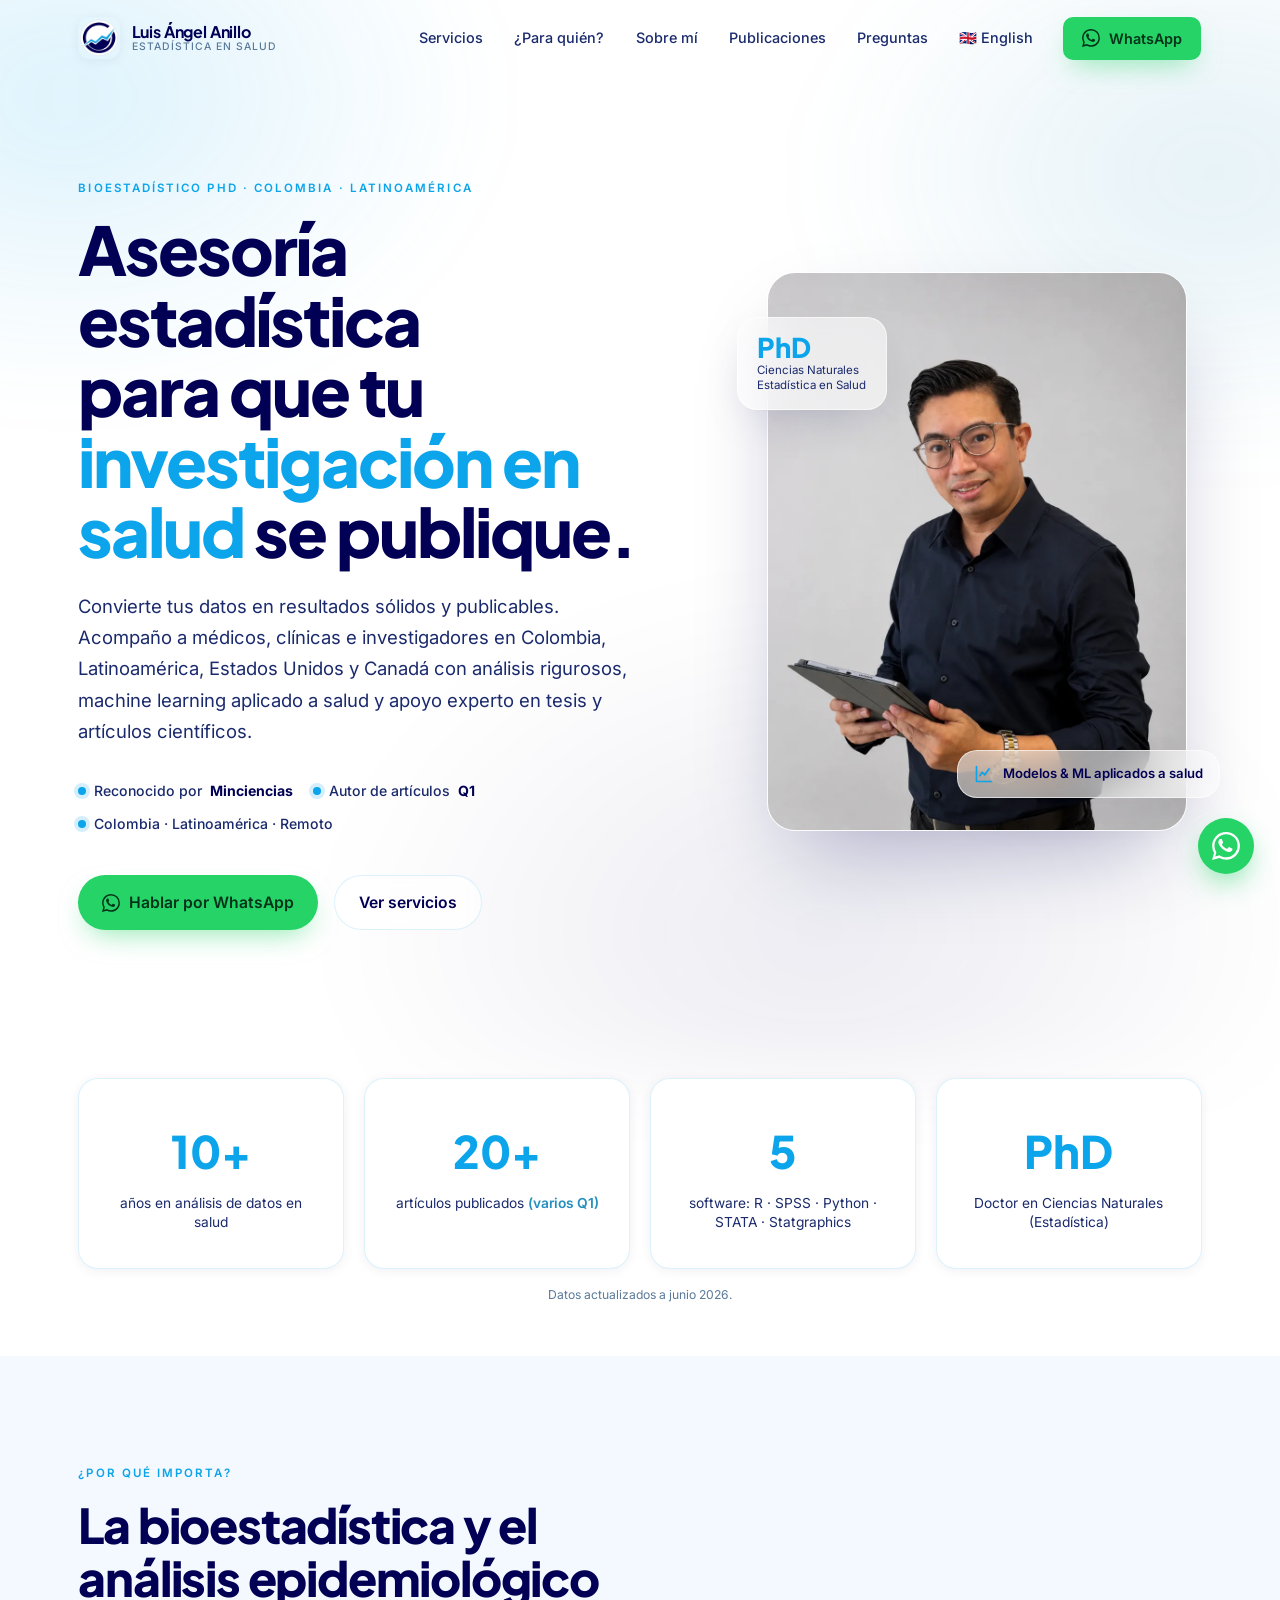
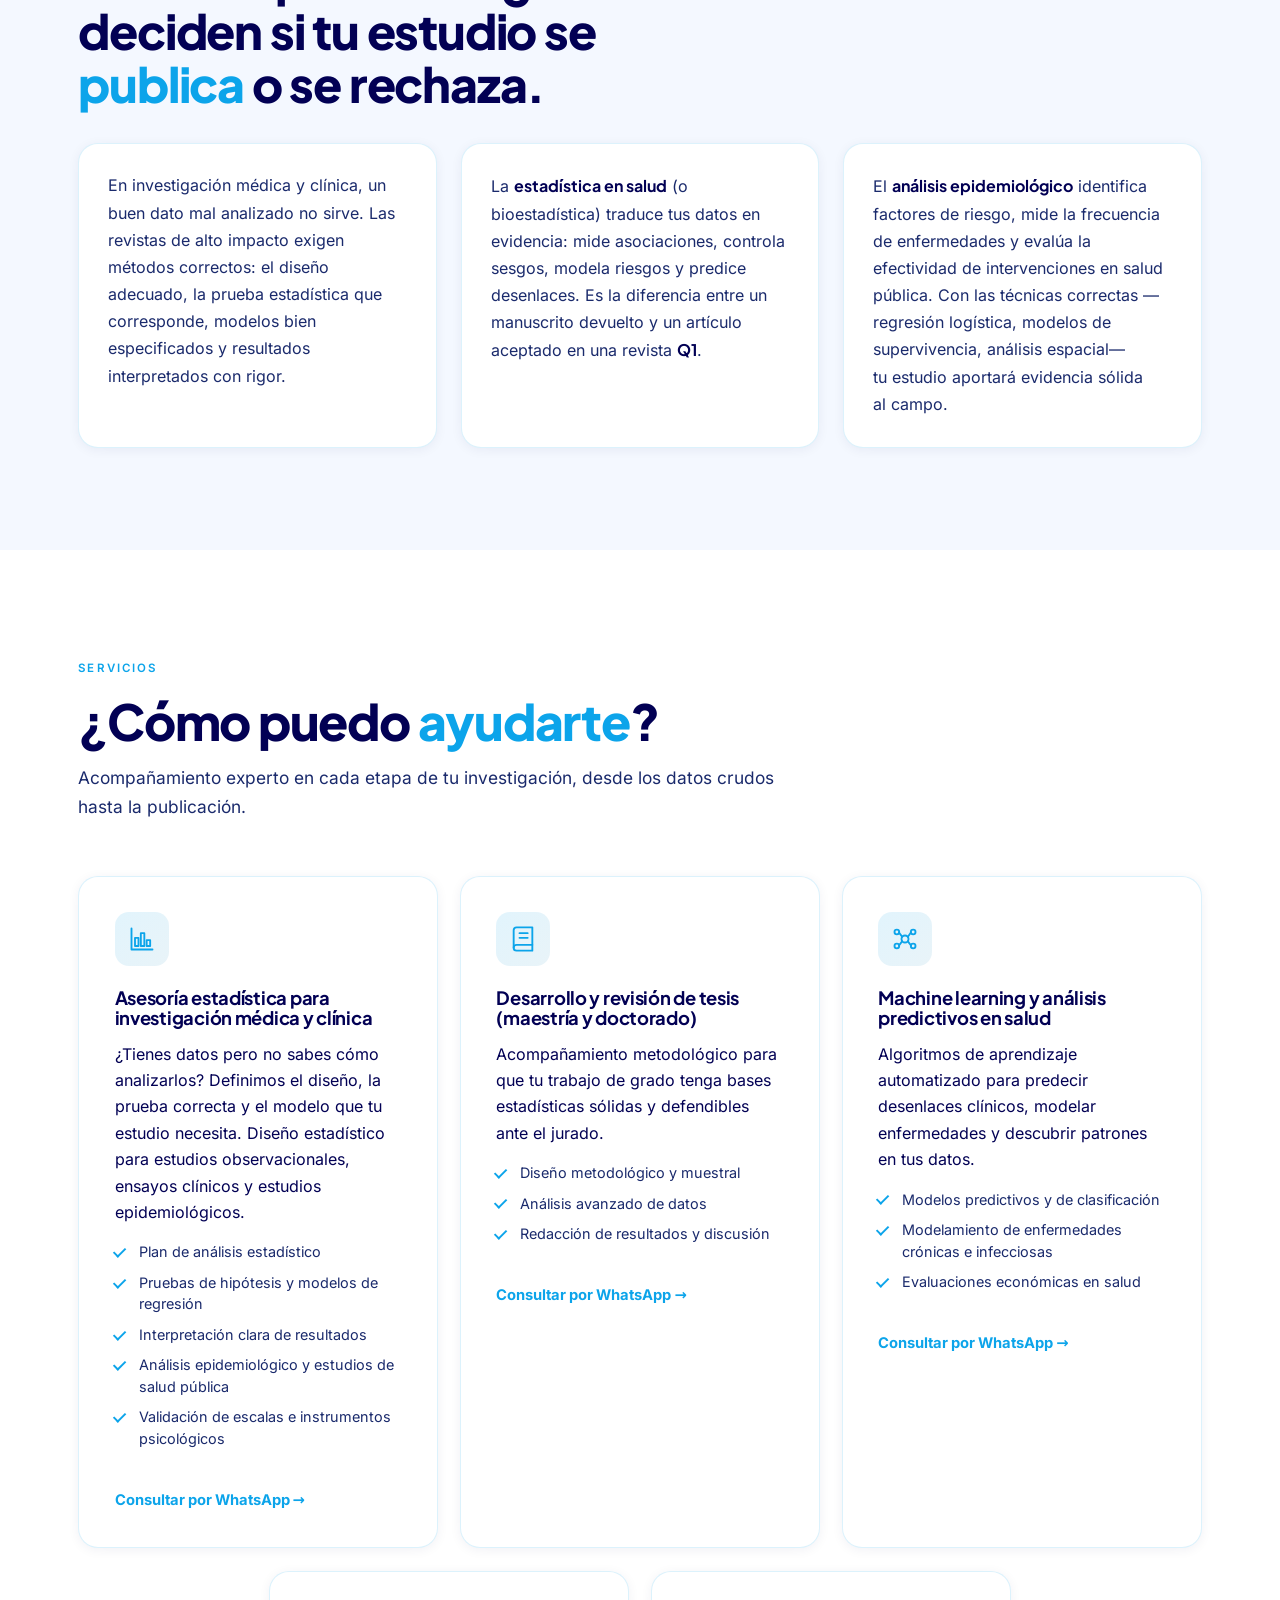
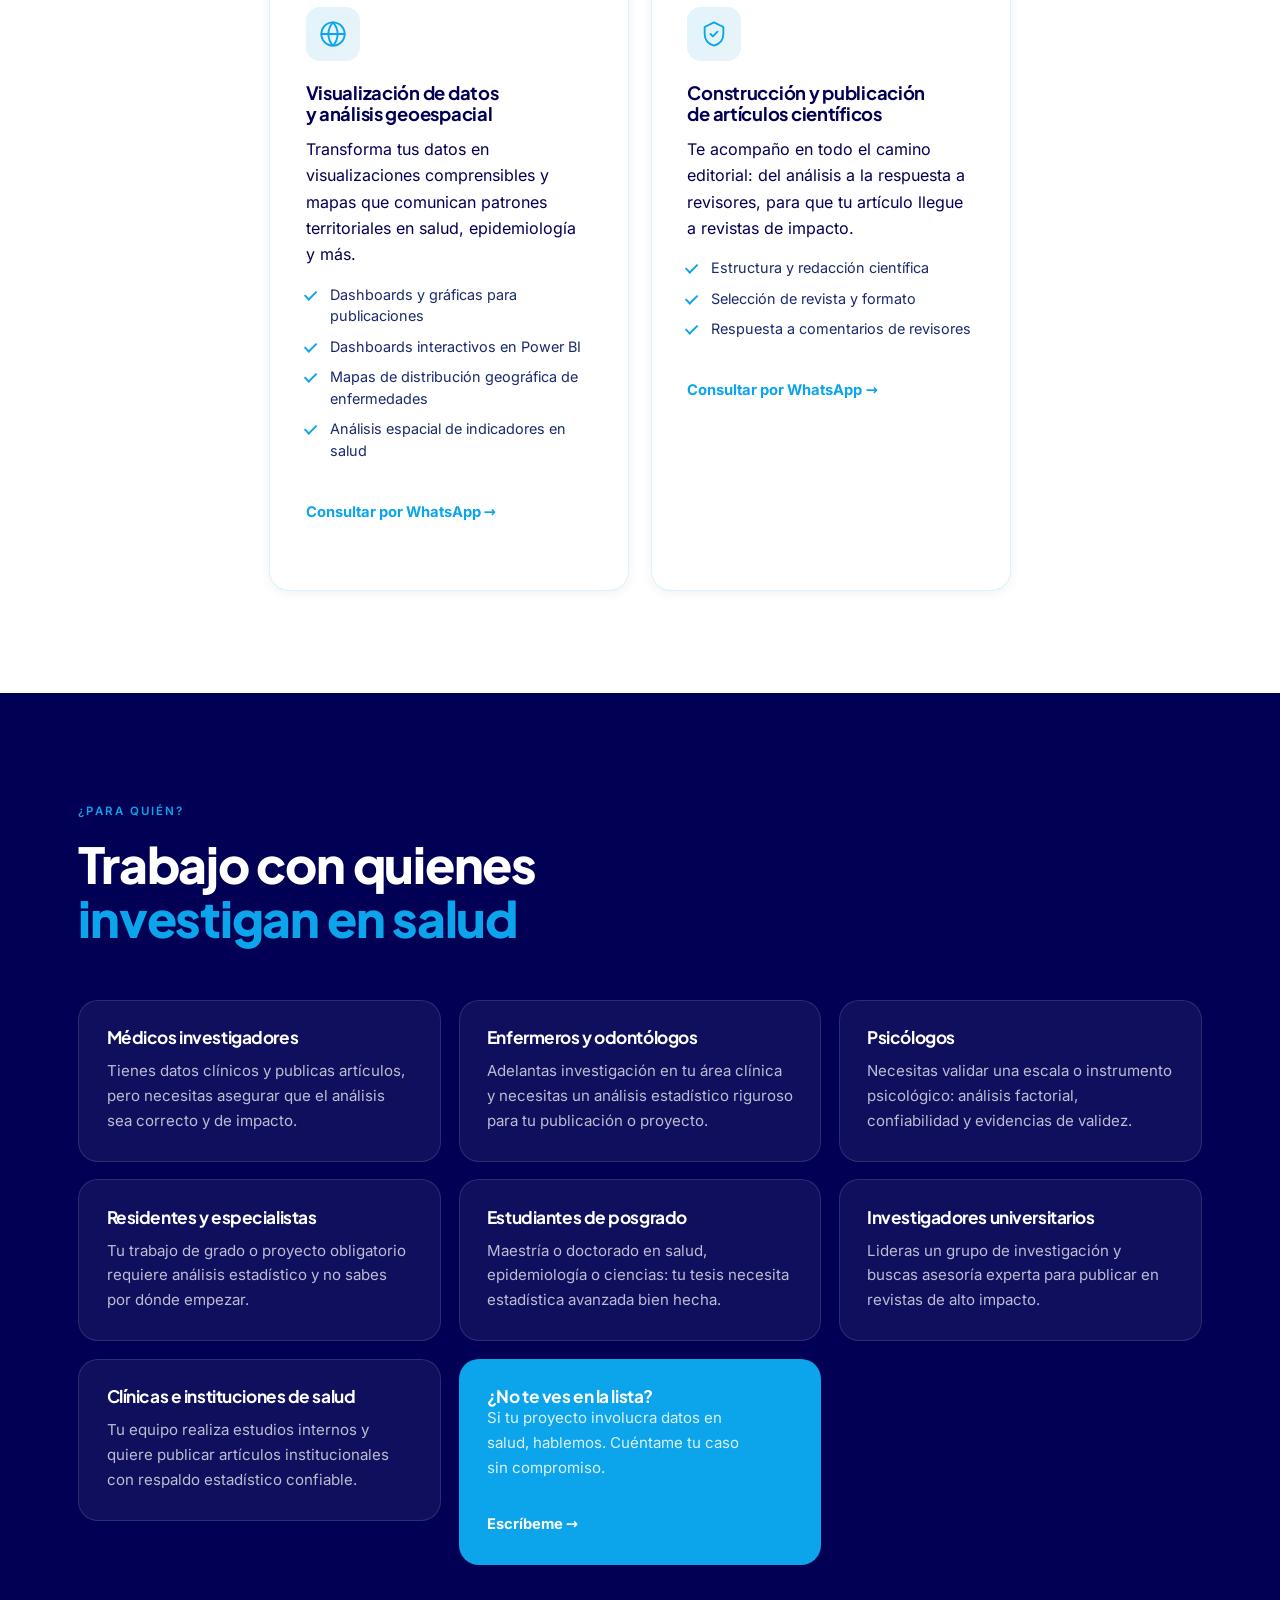
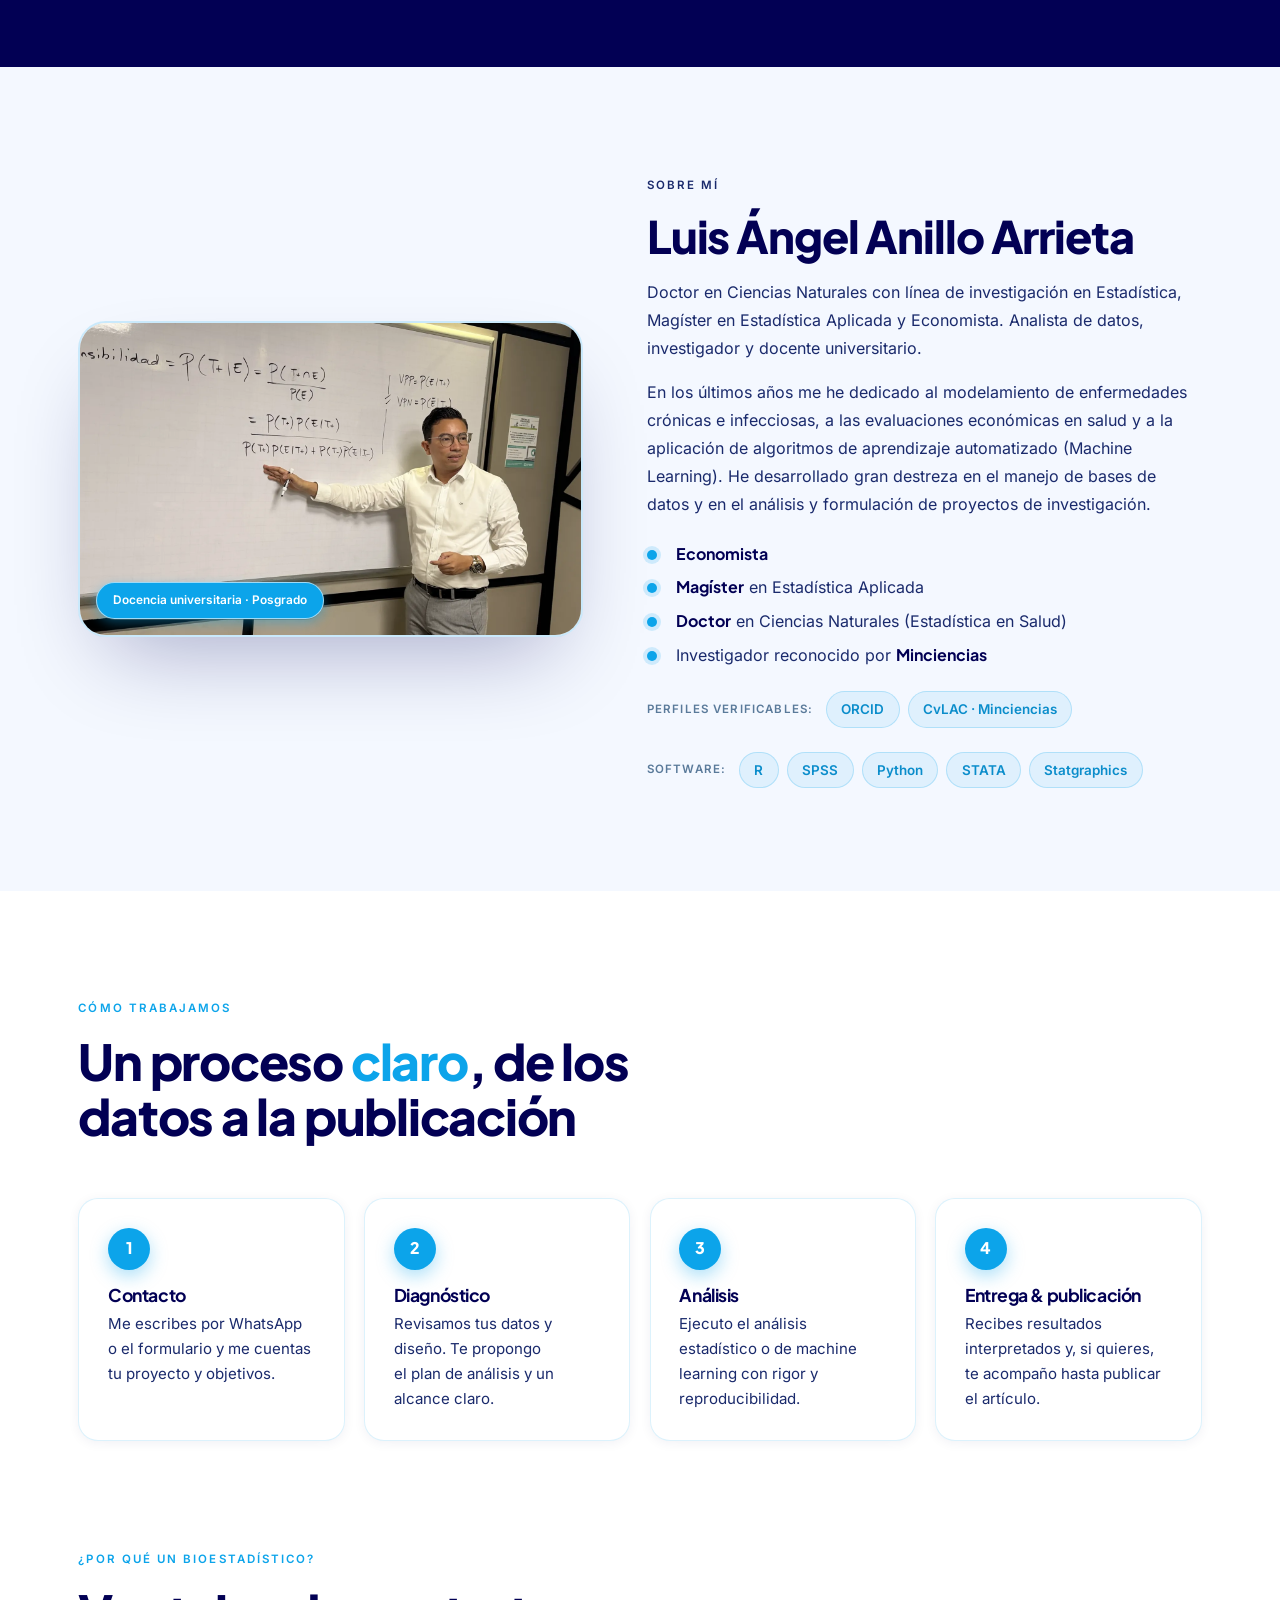
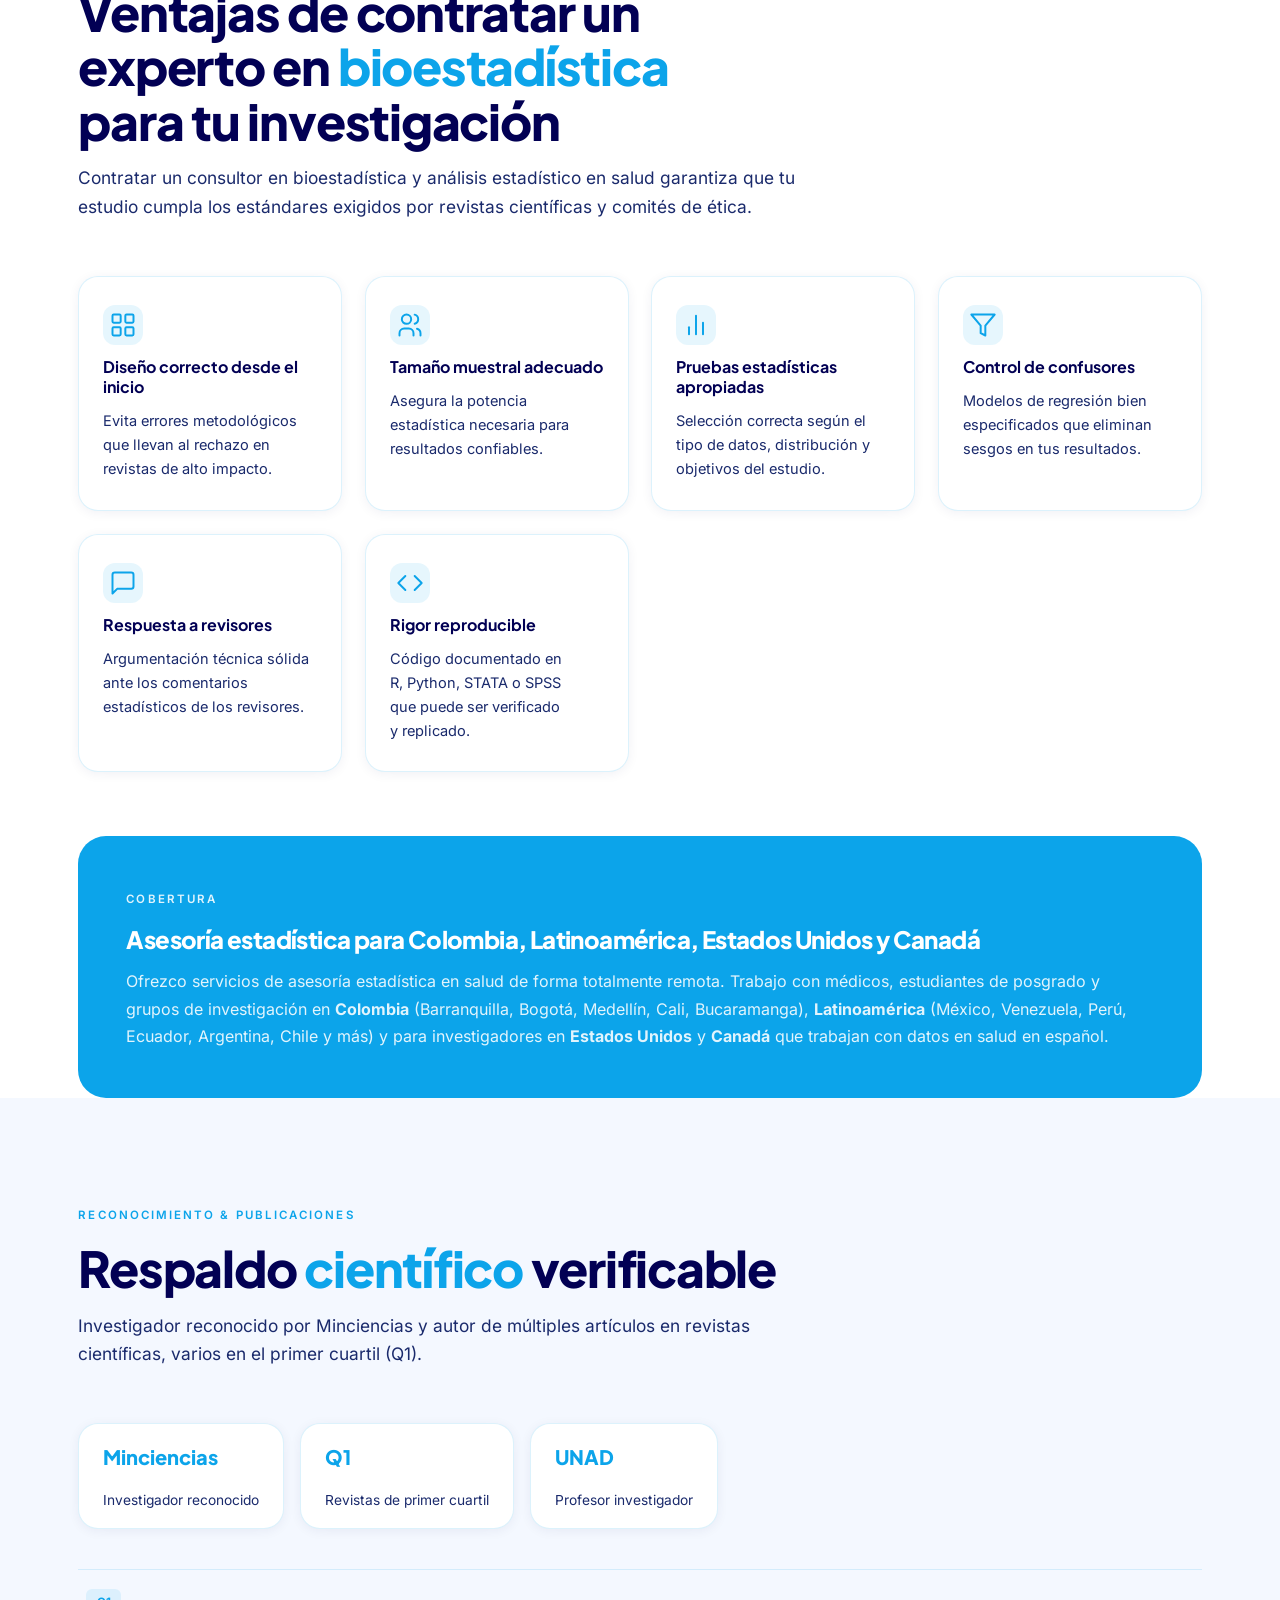
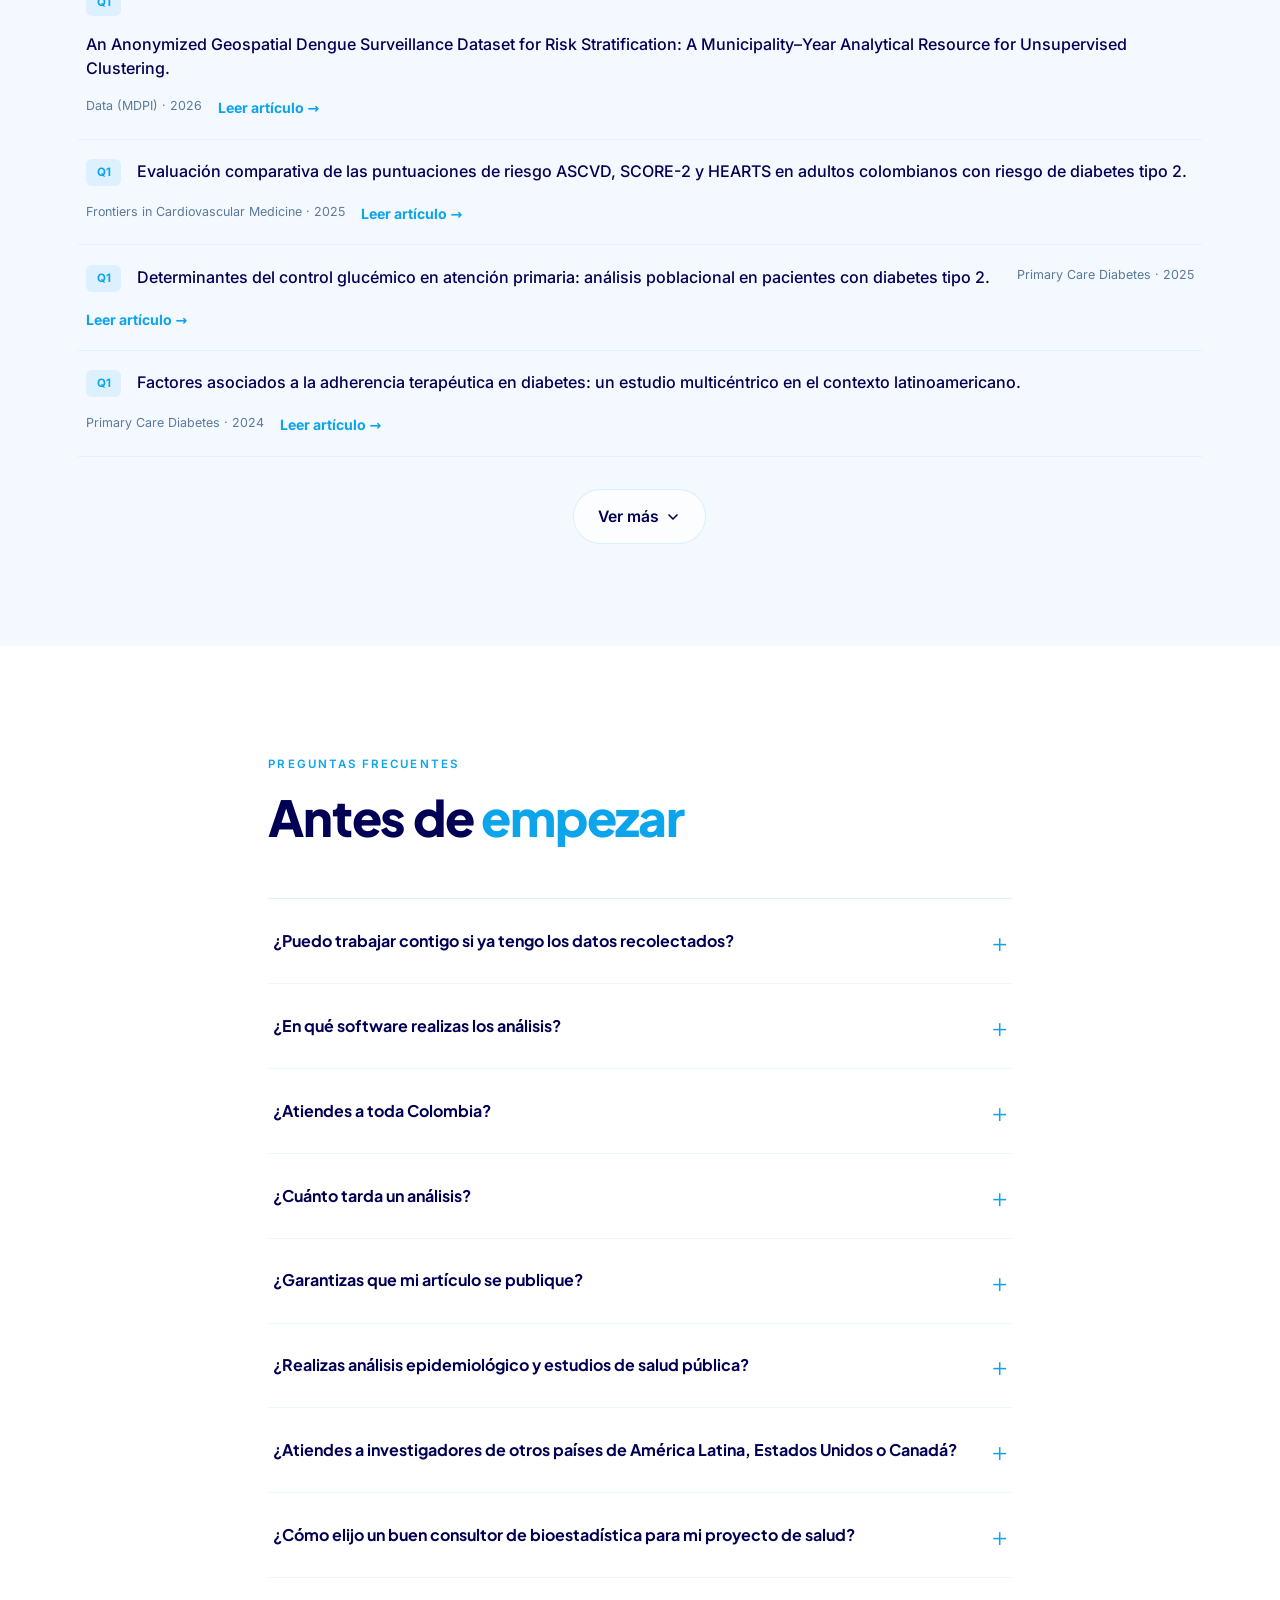
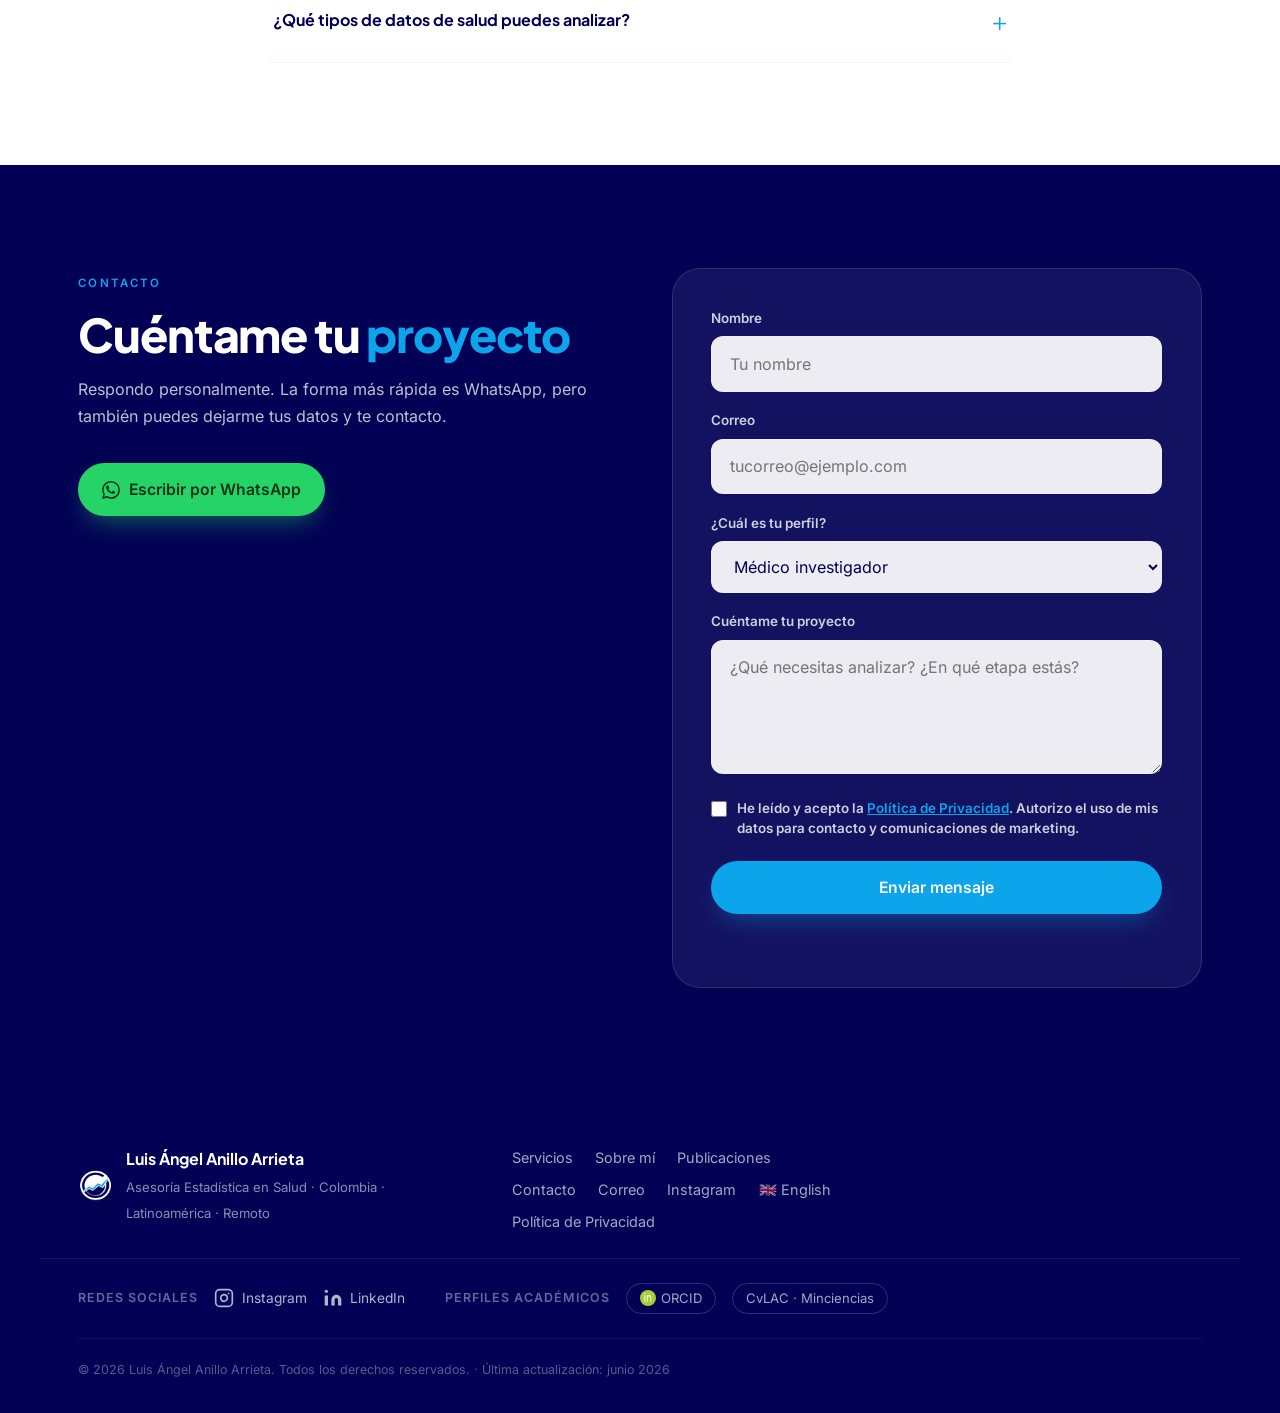
==== index.html @ 94d16b38 "perf: self-host fonts and inline critical CSS to cut render-blocking round trips - Self-host Inter +" ====
<!DOCTYPE html>
<html lang="es">
<head>
  <meta charset="utf-8" />
  <meta name="viewport" content="width=device-width, initial-scale=1" />

  <!-- Google tag (gtag.js) — loaded after window 'load' to keep it off the critical path -->
  <script>
    window.dataLayer = window.dataLayer || [];
    function gtag(){dataLayer.push(arguments);}
    gtag('js', new Date());
    gtag('config', 'G-XK62KZH00H');
    window.addEventListener('load', function () {
      var s = document.createElement('script');
      s.async = true;
      s.src = 'https://www.googletagmanager.com/gtag/js?id=G-XK62KZH00H';
      document.head.appendChild(s);
    });
  </script>

  <title>Asesoría Estadística en Salud | Bioestadística · Dr. Luis Ángel Anillo</title>
  <meta name="description" content="Asesoría estadística y bioestadística para investigación en salud en Colombia y toda Latinoamérica. Dr. Luis Ángel Anillo, PhD. Análisis epidemiológico, machine learning en salud, tesis y publicación en revistas Q1." />
  <meta name="robots" content="index, follow" />
  <meta name="author" content="Luis Ángel Anillo Arrieta" />
  <link rel="canonical" href="https://www.dranillostats.com/" />
  <link rel="alternate" hreflang="es-CO" href="https://www.dranillostats.com/" />
  <link rel="alternate" hreflang="en" href="https://www.dranillostats.com/en/" />
  <link rel="alternate" hreflang="x-default" href="https://www.dranillostats.com/" />

  <!-- Open Graph -->
  <meta property="og:type" content="website" />
  <meta property="og:locale" content="es_CO" />
  <meta property="og:url" content="https://www.dranillostats.com/" />
  <meta property="og:title" content="Asesoría Estadística en Salud · Bioestadística | Dr. Luis Ángel Anillo" />
  <meta property="og:description" content="Asesoría estadística experta para médicos, investigadores y estudiantes de posgrado en Colombia. Análisis de datos, machine learning en salud y publicación de artículos Q1." />
  <meta property="og:image" content="https://www.dranillostats.com/assets/img/foto-hero.jpg" />
  <meta property="og:image:width" content="900" />
  <meta property="og:image:height" content="1200" />
  <meta property="og:image:type" content="image/jpeg" />
  <meta name="twitter:card" content="summary_large_image" />
  <meta name="twitter:title" content="Asesoría Estadística en Salud · Bioestadística | Dr. Luis Ángel Anillo" />
  <meta name="twitter:description" content="Asesoría estadística para investigación médica en Colombia. Reconocido por Minciencias. Machine learning en salud, tesis y artículos Q1." />
  <meta name="twitter:image" content="https://www.dranillostats.com/assets/img/foto-hero.jpg" />

  <meta name="theme-color" content="#0CA4EA" />
  <link rel="icon" href="assets/img/logo-anillo.png" type="image/png" />

  <!-- Fonts: self-hosted (see styles.css), no external round-trip -->
  <link rel="preload" as="font" type="font/woff2" href="assets/fonts/inter-var.woff2" crossorigin />
  <link rel="preload" as="font" type="font/woff2" href="assets/fonts/plus-jakarta-sans-var.woff2" crossorigin />

  <!-- Hero image priority -->
  <link rel="preload" as="image" href="assets/img/foto-hero.webp" type="image/webp" fetchpriority="high" />

  <link rel="preload" as="style" href="styles.css?v=20260820" />
  <style>
@font-face {
  font-family: 'Inter';
  font-style: normal;
  font-weight: 300 800;
  font-display: swap;
  src: url('assets/fonts/inter-var.woff2') format('woff2');
  unicode-range: U+0000-00FF, U+0131, U+0152-0153, U+02BB-02BC, U+02C6, U+02DA, U+02DC, U+0304, U+0308, U+0329, U+2000-206F, U+20AC, U+2122, U+2191, U+2193, U+2212, U+2215, U+FEFF, U+FFFD;
}
@font-face {
  font-family: 'Plus Jakarta Sans';
  font-style: normal;
  font-weight: 300 800;
  font-display: swap;
  src: url('assets/fonts/plus-jakarta-sans-var.woff2') format('woff2');
  unicode-range: U+0000-00FF, U+0131, U+0152-0153, U+02BB-02BC, U+02C6, U+02DA, U+02DC, U+0304, U+0308, U+0329, U+2000-206F, U+20AC, U+2122, U+2191, U+2193, U+2212, U+2215, U+FEFF, U+FFFD;
}

:root {
  /* Paleta corporativa */
  --accent:    #0CA4EA;
  --accent-d:  #0B8DCB;
  --accent-2:  #248FBD;
  --bg-dark:   #020054;
  --bg-dark-2: #06007a;

  /* Fondos & superficies */
  --bg:        #F4F8FF;
  --bg-2:      #EAF2FB;
  --paper:     #ffffff;

  /* Tipografía */
  --ink:       #020054;
  --ink-soft:  #1A2A6C;
  --ink-mute:  #5A7A9A;

  /* Colores de apoyo */
  --gold:      #F59E0B;
  --wa:        #25d366;
  --wa-d:      #1ebe57;

  /* Glass / líneas */
  --glass:        rgba(255, 255, 255, 0.60);
  --glass-2:      rgba(255, 255, 255, 0.35);
  --glass-dark:   rgba(2, 0, 84, 0.55);
  --line:         rgba(12, 164, 234, 0.14);
  --line-2:       rgba(12, 164, 234, 0.08);
  --line-dark:    rgba(255, 255, 255, 0.12);

  /* Sombras */
  --shadow-sm: 0 2px 12px rgba(2, 0, 84, 0.06);
  --shadow:    0 18px 50px -18px rgba(2, 0, 84, 0.22);
  --shadow-lg: 0 40px 90px -30px rgba(2, 0, 84, 0.32);
  --shadow-accent: 0 12px 28px -10px rgba(12, 164, 234, 0.45);

  /* Tipografía */
  --sans:   "Plus Jakarta Sans", "Inter", system-ui, -apple-system, sans-serif;
  --body:   "Inter", system-ui, -apple-system, "Segoe UI", Roboto, sans-serif;
  /* --serif y --mono conservados por compatibilidad con JS */
  --serif:  "Plus Jakarta Sans", system-ui, sans-serif;
  --mono:   "Inter", ui-monospace, monospace;

  /* Layout */
  --container: 1200px;
  --gutter:    clamp(1.1rem, 4vw, 2.4rem);
  --radius:    20px;
  --radius-lg: 28px;
  --section-py: clamp(4rem, 8vw, 7rem);

  /* Easing */
  --ease-out:    cubic-bezier(0.16, 1, 0.3, 1);
  --ease-soft:   cubic-bezier(0.25, 0.46, 0.45, 0.94);
  --ease-bounce: cubic-bezier(0.34, 1.56, 0.64, 1);
}

*, *::before, *::after { box-sizing: border-box; margin: 0; }
[hidden] { display: none !important; }
html { -webkit-text-size-adjust: 100%; tab-size: 2; scroll-behavior: smooth; }
body {
  font-family: var(--body);
  font-size: 16px;
  line-height: 1.65;
  color: var(--ink);
  background: var(--paper);
  -webkit-font-smoothing: antialiased;
  text-rendering: optimizeLegibility;
  overflow-x: clip;
  overscroll-behavior-y: none;
}
img, svg, video { display: block; max-width: 100%; }
img { height: auto; }
button { font: inherit; color: inherit; cursor: pointer; border: 0; background: none; }
a { color: inherit; text-decoration: none; }
p  { text-wrap: pretty; }
h1, h2, h3, h4 { font-family: var(--sans); text-wrap: balance; line-height: 1.1; letter-spacing: -0.025em; font-weight: 700; }
ul { list-style: none; padding: 0; }
::selection { background: var(--accent); color: #fff; }

:focus-visible {
  outline: 2px solid var(--accent);
  outline-offset: 3px;
  border-radius: 6px;
}

.container {
  width: 100%;
  max-width: var(--container);
  margin-inline: auto;
  padding-inline: var(--gutter);
}
.skip-link {
  position: fixed; top: -100px; left: 1rem;
  padding: .6rem 1rem; background: var(--ink); color: #fff;
  z-index: 9999; border-radius: 8px; font-weight: 600;
  transition: top .2s var(--ease-out);
}
.skip-link:focus { top: 1rem; }

.kicker {
  font-family: var(--body);
  font-size: .72rem;
  font-weight: 600;
  letter-spacing: .18em;
  text-transform: uppercase;
  color: var(--accent);
  margin-bottom: 1rem;
  display: inline-block;
}

em { font-style: normal; }

h2 em, h1 em { color: var(--accent); font-style: normal; font-weight: 800; }

section { position: relative; }

.bg-mesh {
  position: fixed; inset: -20%;
  z-index: -2;
  background:
    radial-gradient(40% 40% at 18% 22%, rgba(12,164,234,0.14) 0%, transparent 60%),
    radial-gradient(38% 38% at 82% 28%, rgba(36,143,189,0.12) 0%, transparent 60%),
    radial-gradient(46% 46% at 60% 88%, rgba(2,0,84,0.08) 0%, transparent 60%);
  filter: blur(40px);
  animation: meshDrift 28s ease-in-out infinite;
  pointer-events: none;
}
@keyframes meshDrift {
  0%, 100% { transform: scale(1) translate3d(0,0,0) rotate(0deg); }
  50%      { transform: scale(1.18) translate3d(2%, -2%, 0) rotate(8deg); }
}

.btn {
  display: inline-flex; align-items: center; gap: .55rem;
  padding: .85rem 1.5rem;
  border-radius: 999px;
  font-weight: 600;
  font-size: .98rem;
  transition: transform .35s var(--ease-out), box-shadow .35s var(--ease-out), background-color .25s var(--ease-out), color .25s var(--ease-out);
  will-change: transform;
}
.btn-primary {
  background: var(--accent);
  color: #fff;
  box-shadow: var(--shadow-accent);
}
.btn-primary:hover { background: var(--bg-dark); transform: translateY(-2px); box-shadow: 0 18px 36px -10px rgba(12,164,234,.7); }
.btn-ghost {
  background: rgba(255,255,255,0.7);
  color: var(--ink);
  border: 1.5px solid var(--line);
  -webkit-backdrop-filter: blur(8px); backdrop-filter: blur(8px);
}
.btn-ghost:hover { transform: translateY(-2px); border-color: var(--accent); color: var(--accent); background: rgba(12,164,234,0.06); }
.btn-wa { background: var(--wa); color: #04331a; box-shadow: 0 12px 28px -10px rgba(37,211,102,.55); }
.btn-wa:hover { background: var(--wa-d); transform: translateY(-2px); }
.ico-wa { flex: none; }

.nav {
  position: sticky; top: 0; z-index: 100;
  transition: background-color .3s var(--ease-out), box-shadow .3s var(--ease-out), border-color .3s var(--ease-out);
  border-bottom: 1px solid transparent;
}
.nav.scrolled {
  background: rgba(255,255,255,0.88);
  -webkit-backdrop-filter: blur(20px) saturate(160%); backdrop-filter: blur(20px) saturate(160%);
  border-bottom-color: var(--line);
  box-shadow: 0 4px 24px rgba(2,0,84,0.08);
}
.nav-inner {
  display: flex; align-items: center; gap: 1rem;
  min-height: 76px;
}
.brand { display: inline-flex; align-items: center; gap: .7rem; margin-right: auto; }
.brand-mark {
  width: 42px; height: 42px; border-radius: 12px;
  box-shadow: var(--shadow-sm);
  display: block;
  object-fit: contain;
}
.brand-text { display: flex; flex-direction: column; line-height: 1.15; }
.brand-text strong { font-family: var(--sans); font-size: 1rem; font-weight: 700; letter-spacing: -.01em; color: var(--ink); }
.brand-text em { font-family: var(--body); font-style: normal; font-size: .65rem; font-weight: 500; letter-spacing: .1em; text-transform: uppercase; color: var(--ink-mute); }

.nav-links { display: none; gap: .15rem; }
.nav-links a {
  position: relative; padding: .5rem .9rem; border-radius: 8px;
  color: var(--ink-soft); font-size: .9rem; font-weight: 500;
  transition: color .2s var(--ease-out), background .2s var(--ease-out);
}
.nav-links a:hover { color: var(--accent); background: rgba(12,164,234,0.07); }
.nav-cta { display: none; padding: .6rem 1.2rem; font-size: .9rem; border-radius: 10px; font-weight: 600; }

.nav-toggle {
  display: inline-flex; flex-direction: column; gap: 5px; padding: 10px; margin-left: auto;
}
.nav-toggle span { width: 22px; height: 2px; background: var(--ink); border-radius: 2px; transition: transform .3s var(--ease-out), opacity .2s; }
.nav-toggle[aria-expanded="true"] span:nth-child(1) { transform: translateY(7px) rotate(45deg); }
.nav-toggle[aria-expanded="true"] span:nth-child(2) { opacity: 0; }
.nav-toggle[aria-expanded="true"] span:nth-child(3) { transform: translateY(-7px) rotate(-45deg); }

/* mobile menu panel */
.nav-mobile {
  position: fixed; inset: 76px 0 auto 0; z-index: 99;
  background: rgba(255,255,255,0.97);
  -webkit-backdrop-filter: blur(20px); backdrop-filter: blur(20px);
  border-bottom: 1px solid var(--line);
  display: grid; gap: .1rem; padding: 1rem var(--gutter) 1.8rem;
  transform: translateY(-12px); opacity: 0; pointer-events: none;
  transition: transform .3s var(--ease-out), opacity .3s var(--ease-out);
  box-shadow: 0 8px 32px rgba(2,0,84,0.10);
}
.nav-mobile.open { transform: translateY(0); opacity: 1; pointer-events: auto; }
.nav-mobile a { padding: .85rem .5rem; font-size: 1rem; font-weight: 600; color: var(--ink); border-bottom: 1px solid var(--line-2); transition: color .2s; }
.nav-mobile a:hover { color: var(--accent); }
.nav-mobile .btn { margin-top: 1rem; justify-content: center; border-radius: 10px; }

.glass {
  background: rgba(255,255,255,0.72);
  border: 1px solid rgba(255,255,255,0.6);
  border-radius: var(--radius);
  box-shadow: var(--shadow);
}
@supports ((backdrop-filter: blur(20px)) or (-webkit-backdrop-filter: blur(20px))) {
  .glass {
    background: var(--glass);
    -webkit-backdrop-filter: blur(22px) saturate(170%);
    backdrop-filter: blur(22px) saturate(170%);
  }
}

.hero {
  padding: clamp(3rem, 8vw, 6rem) 0 clamp(3.5rem, 8vw, 6rem);
  min-height: 92svh;
  display: flex; align-items: center;
}
.hero-grid { display: grid; gap: clamp(2.5rem, 5vw, 4rem); align-items: center; }
.hero-title {
  font-family: var(--sans);
  font-size: clamp(2.4rem, 6.5vw, 4.2rem);
  font-weight: 800;
  letter-spacing: -.03em;
  line-height: 1.05;
}
.hero-sub { margin-top: 1.5rem; color: var(--ink-soft); font-size: clamp(1rem, 2vw, 1.15rem); max-width: 52ch; line-height: 1.7; font-family: var(--body); }
.hero-badges { display: flex; flex-wrap: wrap; gap: .6rem 1.2rem; margin-top: 2rem; }
.hero-badges li {
  display: inline-flex; align-items: center; gap: .5rem;
  font-size: .88rem; color: var(--ink-soft); font-family: var(--body); font-weight: 500;
}
.hero-badges .dot {
  width: 8px; height: 8px; border-radius: 50%;
  background: var(--accent); box-shadow: 0 0 0 4px rgba(12,164,234,0.18);
}
.hero-badges strong { color: var(--ink); }
.hero-cta { display: flex; flex-wrap: wrap; gap: 1rem; margin-top: 2.5rem; }

.hero-media { position: relative; justify-self: center; width: min(420px, 100%); }
.hero-photo-wrap {
  position: relative; border-radius: var(--radius-lg); overflow: hidden;
  box-shadow: var(--shadow-lg); border: 1px solid rgba(255,255,255,.7);
}
.hero-photo { width: 100%; aspect-ratio: 3/4; object-fit: cover; object-position: center 20%; }
.hero-photo-glow {
  position: absolute; inset: auto -20% -30% -20%; height: 60%;
  background: radial-gradient(60% 80% at 50% 100%, rgba(12,164,234,.45), transparent 70%);
  filter: blur(30px); z-index: -1;
}
.hero-float-card {
  position: absolute; top: 6%; left: 3%;
  display: grid; gap: .15rem; padding: 1rem 1.2rem;
  text-align: left;
}
.hfc-num { font-family: var(--sans); font-size: 1.7rem; font-weight: 800; color: var(--accent); line-height: 1; }
.hfc-label { font-size: .72rem; color: var(--ink-soft); line-height: 1.3; font-family: var(--body); }
.hero-float-chip {
  position: absolute; bottom: 5%; right: 3%; max-width: 70%;
  display: inline-flex; align-items: center; gap: .55rem;
  padding: .75rem 1rem; font-size: .82rem; font-weight: 600; color: var(--ink); font-family: var(--body);
}
.hero-float-chip svg { color: var(--accent); flex: none; }

/* float bob animation */
.hero-float-card, .hero-float-chip { animation: bob 6s ease-in-out infinite; }
.hero-float-chip { animation-delay: -3s; }
@keyframes bob { 0%,100% { transform: translateY(0); } 50% { transform: translateY(-10px); } }

@media (min-width: 960px) {
  .nav-links { display: flex; }
  .nav-cta { display: inline-flex; }
  .nav-toggle { display: none; }
  .hero-grid { grid-template-columns: 1.15fr .85fr; }
  .hero-copy { max-width: 36rem; }
  .hero-float-card { left: -7%; top: 8%; }
  .hero-float-chip { right: -8%; bottom: 6%; }
}

@media (prefers-reduced-motion: reduce) {
  .bg-mesh { animation: none; }
  .hero-float-card, .hero-float-chip { animation: none; }
}
  </style>
  <link rel="stylesheet" href="styles.css?v=20260820" media="print" onload="this.media='all'" />
  <noscript><link rel="stylesheet" href="styles.css?v=20260820" /></noscript>

  <!-- SEO: structured data -->
  <script type="application/ld+json">
  {
    "@context": "https://schema.org",
    "@graph": [
      {
        "@type": "ProfessionalService",
        "@id": "https://www.dranillostats.com/#service",
        "name": "Luis Ángel Anillo Arrieta — Asesoría Estadística en Salud",
        "description": "Bioestadística y asesoría estadística para investigación médica, clínica y epidemiológica en Colombia, Latinoamérica, Estados Unidos y Canadá. Análisis de datos, machine learning en salud, apoyo en tesis y publicación de artículos científicos Q1.",
        "url": "https://www.dranillostats.com/",
        "telephone": "+573004360580",
        "email": "anilloluis1@gmail.com",
        "image": "https://www.dranillostats.com/assets/img/foto-hero.jpg",
        "serviceType": "Biostatistics and Statistical Health Consulting",
        "areaServed": [
          { "@type": "Country", "name": "Colombia" },
          { "@type": "Country", "name": "United States" },
          { "@type": "Country", "name": "Canada" },
          { "@type": "Place", "name": "América Latina" },
          { "@type": "City", "name": "Barranquilla" },
          { "@type": "City", "name": "Bogotá" },
          { "@type": "City", "name": "Medellín" },
          { "@type": "City", "name": "Cali" },
          { "@type": "City", "name": "Bucaramanga" }
        ],
        "sameAs": [
          "https://www.instagram.com/dranillo_stats/",
          "https://www.linkedin.com/in/luis-angel-anillo-arrieta-11b5172a1/"
        ],
        "hasOfferCatalog": {
          "@type": "OfferCatalog",
          "name": "Servicios de Asesoría Estadística en Salud",
          "itemListElement": [
            { "@type": "Offer", "itemOffered": { "@type": "Service", "name": "Asesoría estadística para investigación médica y clínica", "description": "Diseño estadístico para estudios observacionales, ensayos clínicos y estudios epidemiológicos. Plan de análisis, pruebas de hipótesis y modelos de regresión." } },
            { "@type": "Offer", "itemOffered": { "@type": "Service", "name": "Desarrollo y revisión de tesis de maestría y doctorado", "description": "Acompañamiento metodológico, análisis avanzado y redacción de resultados para trabajos de grado en salud." } },
            { "@type": "Offer", "itemOffered": { "@type": "Service", "name": "Machine learning y análisis predictivos en salud", "description": "Modelos predictivos y de clasificación, modelamiento de enfermedades crónicas e infecciosas, evaluaciones económicas en salud." } },
            { "@type": "Offer", "itemOffered": { "@type": "Service", "name": "Visualización de datos y análisis geoespacial", "description": "Dashboards, gráficas para publicaciones científicas, mapas de distribución de enfermedades y análisis espacial de indicadores en salud." } },
            { "@type": "Offer", "itemOffered": { "@type": "Service", "name": "Construcción y publicación de artículos científicos", "description": "Acompañamiento editorial completo: estructura, selección de revista, respuesta a revisores y publicación en revistas Q1." } }
          ]
        },
        "provider": { "@id": "https://www.dranillostats.com/#person" }
      },
      {
        "@type": "Person",
        "@id": "https://www.dranillostats.com/#person",
        "name": "Luis Ángel Anillo Arrieta",
        "url": "https://www.dranillostats.com/",
        "jobTitle": "Doctor en Ciencias Naturales (Estadística en Salud) · Profesor Investigador",
        "image": "https://www.dranillostats.com/assets/img/foto-hero.jpg",
        "email": "anilloluis1@gmail.com",
        "telephone": "+573004360580",
        "identifier": {
          "@type": "PropertyValue",
          "propertyID": "ORCID",
          "value": "https://orcid.org/0000-0002-3136-7636"
        },
        "sameAs": [
          "https://www.instagram.com/dranillo_stats/",
          "https://orcid.org/0000-0002-3136-7636",
          "https://scienti.minciencias.gov.co/cvlac/visualizador/generarCurriculoCv.do?cod_rh=0001648158",
          "https://www.linkedin.com/in/luis-angel-anillo-arrieta-11b5172a1/"
        ],
        "worksFor": {
          "@type": "CollegeOrUniversity",
          "name": "UNAD",
          "sameAs": "https://www.unad.edu.co/"
        },
        "address": { "@type": "PostalAddress", "addressLocality": "Barranquilla", "addressCountry": "CO" },
        "knowsAbout": ["Bioestadística", "Estadística en salud", "Análisis epidemiológico", "Machine learning en salud", "Evaluación económica en salud", "Modelamiento de enfermedades crónicas e infecciosas", "Análisis de datos", "Visualización de datos", "Análisis geoespacial", "R", "Python", "SPSS", "STATA", "Statgraphics"],
        "knowsLanguage": [
          { "@type": "Language", "name": "Spanish" },
          { "@type": "Language", "name": "English" }
        ],
        "honorificPrefix": "Dr.",
        "description": "Bioestadístico colombiano con doctorado en Ciencias Naturales (Estadística en Salud), investigador reconocido por Minciencias Colombia y Profesor Investigador en la UNAD. Más de 10 años de experiencia en análisis de datos en salud y más de 20 publicaciones en revistas de primer cuartil (Q1) incluyendo Frontiers in Cardiovascular Medicine, Primary Care Diabetes y PLOS ONE.",
        "nationality": { "@type": "Country", "name": "Colombia" },
        "memberOf": [
          { "@type": "Organization", "name": "Minciencias", "sameAs": "https://minciencias.gov.co/" },
          { "@type": "CollegeOrUniversity", "name": "UNAD", "sameAs": "https://www.unad.edu.co/" }
        ],
        "hasCredential": [
          { "@type": "EducationalOccupationalCredential", "credentialCategory": "degree", "name": "Doctor en Ciencias Naturales (Estadística en Salud)" },
          { "@type": "EducationalOccupationalCredential", "credentialCategory": "degree", "name": "Magíster en Estadística Aplicada" },
          { "@type": "EducationalOccupationalCredential", "credentialCategory": "degree", "name": "Economista" }
        ]
      },
      {
        "@type": "WebSite",
        "@id": "https://www.dranillostats.com/#website",
        "url": "https://www.dranillostats.com/",
        "name": "Luis Ángel Anillo · Asesoría Estadística en Salud",
        "inLanguage": "es-CO",
        "author": { "@id": "https://www.dranillostats.com/#person" },
        "dateModified": "2026-06-24"
      },
      {
        "@type": "FAQPage",
        "@id": "https://www.dranillostats.com/#faq",
        "mainEntity": [
          {
            "@type": "Question",
            "name": "¿Puedo trabajar contigo si ya tengo los datos recolectados?",
            "acceptedAnswer": { "@type": "Answer", "text": "Sí. Trabajo tanto desde el diseño del estudio como con bases de datos ya recolectadas. Reviso la calidad de los datos y propongo el análisis adecuado." }
          },
          {
            "@type": "Question",
            "name": "¿En qué software realizas los análisis?",
            "acceptedAnswer": { "@type": "Answer", "text": "Según lo que necesites: R, SPSS, Python, STATA o Statgraphics. Te entrego resultados reproducibles y, si lo deseas, el código documentado." }
          },
          {
            "@type": "Question",
            "name": "¿Atiendes a toda Colombia?",
            "acceptedAnswer": { "@type": "Answer", "text": "Sí. Trabajo de forma remota con investigadores, clínicas y estudiantes de Bogotá, Medellín, Cali, Barranquilla, Bucaramanga y todo el país." }
          },
          {
            "@type": "Question",
            "name": "¿Cuánto tarda un análisis?",
            "acceptedAnswer": { "@type": "Answer", "text": "Depende del alcance. Tras revisar tu proyecto te doy un tiempo estimado claro antes de empezar, sin sorpresas." }
          },
          {
            "@type": "Question",
            "name": "¿Garantizas que mi artículo se publique?",
            "acceptedAnswer": { "@type": "Answer", "text": "¡Ojalá pudiera prometértelo! La realidad es que la aceptación depende de cada revista y sus revisores. Lo que sí te garantizo es acompañamiento cercano, análisis riguroso y toda mi experiencia para que tu trabajo tenga las mejores posibilidades de publicarse en una revista de impacto." }
          },
          {
            "@type": "Question",
            "name": "¿Realizas análisis epidemiológico y estudios de salud pública?",
            "acceptedAnswer": { "@type": "Answer", "text": "Sí. Trabajo con estudios epidemiológicos de todo tipo: estudios de cohorte, casos y controles, corte transversal y ensayos clínicos. Aplico modelos de regresión logística, de supervivencia, análisis espacial y evaluaciones de impacto en salud pública. Si tu estudio involucra datos epidemiológicos o de salud poblacional, puedo ayudarte desde el diseño hasta el análisis final." }
          },
          {
            "@type": "Question",
            "name": "¿Atiendes a investigadores de otros países de América Latina, Estados Unidos o Canadá?",
            "acceptedAnswer": { "@type": "Answer", "text": "Sí. Trabajo de forma completamente remota con investigadores en toda Latinoamérica —México, Venezuela, Perú, Ecuador, Argentina, Chile y más— así como con investigadores hispanohablantes en Estados Unidos y Canadá. La comunicación es por WhatsApp o videollamada y los entregables son digitales." }
          },
          {
            "@type": "Question",
            "name": "What are the benefits of hiring a biostatistical consultant for clinical trials?",
            "acceptedAnswer": { "@type": "Answer", "text": "A biostatistical consultant ensures your clinical trial is correctly designed from the start — preventing methodological errors that lead to journal rejection. Key benefits include: appropriate sample size calculation for statistical power, correct hypothesis tests for your data type, well-specified regression models that control confounders, reproducible analysis in R/Python/STATA, and expert responses to statistical reviewers' comments." }
          },
          {
            "@type": "Question",
            "name": "How do I get expert statistical advice for a medical study or health research project?",
            "acceptedAnswer": { "@type": "Answer", "text": "Contact Dr. Luis Ángel Anillo Arrieta via WhatsApp or email to describe your project. After an initial free diagnostic review, you will receive a clear analysis plan and scope. Services cover study design, statistical analysis, data visualization, epidemiological modeling, and scientific publication support from data to Q1 journal submission." }
          }
        ]
      },
      {
        "@type": "HowTo",
        "@id": "https://www.dranillostats.com/#howto",
        "name": "Cómo contratar asesoría estadística con Luis Ángel Anillo",
        "description": "Proceso paso a paso para obtener asesoría estadística en investigación en salud, desde el primer contacto hasta la publicación del artículo.",
        "inLanguage": "es-CO",
        "step": [
          { "@type": "HowToStep", "position": 1, "name": "Contacto", "text": "Me escribes por WhatsApp o el formulario y me cuentas tu proyecto y objetivos.", "url": "https://www.dranillostats.com/#proceso" },
          { "@type": "HowToStep", "position": 2, "name": "Diagnóstico", "text": "Revisamos tus datos y diseño. Te propongo el plan de análisis y un alcance claro.", "url": "https://www.dranillostats.com/#proceso" },
          { "@type": "HowToStep", "position": 3, "name": "Análisis", "text": "Ejecuto el análisis estadístico o de machine learning con rigor y reproducibilidad.", "url": "https://www.dranillostats.com/#proceso" },
          { "@type": "HowToStep", "position": 4, "name": "Entrega y publicación", "text": "Recibes resultados interpretados y, si quieres, te acompaño hasta publicar el artículo.", "url": "https://www.dranillostats.com/#proceso" }
        ]
      },
      {
        "@type": "ScholarlyArticle",
        "@id": "https://doi.org/10.3389/fcvm.2025.1734611",
        "name": "Comparative evaluation of ASCVD, SCORE-2, and HEARTS risk scores in Colombian adults at risk of type 2 diabetes: stratification, concordance, and associated factors",
        "url": "https://www.frontiersin.org/journals/cardiovascular-medicine/articles/10.3389/fcvm.2025.1734611/full",
        "author": { "@id": "https://www.dranillostats.com/#person" },
        "datePublished": "2025",
        "isPartOf": { "@type": "Periodical", "name": "Frontiers in Cardiovascular Medicine" },
        "identifier": { "@type": "PropertyValue", "propertyID": "doi", "value": "10.3389/fcvm.2025.1734611" }
      },
      {
        "@type": "ScholarlyArticle",
        "@id": "https://www.primary-care-diabetes.com/article/S1751-9918(25)00083-X/fulltext",
        "name": "Determinantes del control glucémico en atención primaria: análisis poblacional en pacientes con diabetes tipo 2",
        "url": "https://www.primary-care-diabetes.com/article/S1751-9918(25)00083-X/fulltext",
        "author": { "@id": "https://www.dranillostats.com/#person" },
        "datePublished": "2025",
        "isPartOf": { "@type": "Periodical", "name": "Primary Care Diabetes" }
      },
      {
        "@type": "ScholarlyArticle",
        "@id": "https://www.primary-care-diabetes.com/article/S1751-9918(24)00114-1/fulltext",
        "name": "Factores asociados a la adherencia terapéutica en diabetes: un estudio multicéntrico en el contexto latinoamericano",
        "url": "https://www.primary-care-diabetes.com/article/S1751-9918(24)00114-1/fulltext",
        "author": { "@id": "https://www.dranillostats.com/#person" },
        "datePublished": "2024",
        "isPartOf": { "@type": "Periodical", "name": "Primary Care Diabetes" }
      },
      {
        "@type": "ScholarlyArticle",
        "@id": "https://doi.org/10.1371/journal.pone.0274157",
        "name": "Longitudinal health survey of women from Venezuela in Colombia (ELSA-VENCOL): First report",
        "url": "https://doi.org/10.1371/journal.pone.0274157",
        "author": { "@id": "https://www.dranillostats.com/#person" },
        "datePublished": "2023",
        "isPartOf": { "@type": "Periodical", "name": "PLOS ONE" },
        "identifier": { "@type": "PropertyValue", "propertyID": "doi", "value": "10.1371/journal.pone.0274157" }
      },
      {
        "@type": "ScholarlyArticle",
        "@id": "https://doi.org/10.1007/s11136-023-03398-x",
        "name": "Glycemic status and health-related quality of life (HRQOL) in populations at risk of diabetes in two Latin American cities",
        "url": "https://doi.org/10.1007/s11136-023-03398-x",
        "author": { "@id": "https://www.dranillostats.com/#person" },
        "datePublished": "2023",
        "isPartOf": { "@type": "Periodical", "name": "Quality of Life Research" },
        "identifier": { "@type": "PropertyValue", "propertyID": "doi", "value": "10.1007/s11136-023-03398-x" }
      },
      {
        "@type": "ScholarlyArticle",
        "@id": "https://doi.org/10.1186/s12955-021-01894-7",
        "name": "Health-related quality of life (HRQoL) in a population at risk of type 2 diabetes: a cross-sectional study in two Latin American cities",
        "url": "https://doi.org/10.1186/s12955-021-01894-7",
        "author": { "@id": "https://www.dranillostats.com/#person" },
        "datePublished": "2021",
        "isPartOf": { "@type": "Periodical", "name": "Health and Quality of Life Outcomes" },
        "identifier": { "@type": "PropertyValue", "propertyID": "doi", "value": "10.1186/s12955-021-01894-7" }
      }
    ]
  }
  </script>
</head>
<body>
  <a class="skip-link" href="#main">Saltar al contenido</a>

  <!-- decorative animated mesh background -->
  <div class="bg-mesh" aria-hidden="true"></div>

  <!-- ============================= NAV ============================= -->
  <header class="nav" id="top">
    <div class="container nav-inner">
      <a class="brand" href="#top" aria-label="Inicio">
        <picture>
          <source srcset="assets/img/logo-anillo.webp" type="image/webp" />
          <img class="brand-mark" src="assets/img/logo-anillo.png" alt="Luis Ángel Anillo" width="42" height="42" />
        </picture>
        <span class="brand-text">
          <strong>Luis Ángel Anillo</strong>
          <em>Estadística en Salud</em>
        </span>
      </a>

      <nav class="nav-links" aria-label="Navegación principal">
        <a href="#servicios">Servicios</a>
        <a href="#para-quien">¿Para quién?</a>
        <a href="#sobre-mi">Sobre mí</a>
        <a href="#publicaciones">Publicaciones</a>
        <a href="#faq">Preguntas</a>
        <a href="en/">🇬🇧 English</a>
      </nav>

      <a class="btn btn-wa nav-cta" data-wa href="https://wa.me/573004360580?text=Hola%20Luis%20%C3%81ngel%2C%20vi%20tu%20p%C3%A1gina%20web%20y%20quiero%20asesor%C3%ADa%20estad%C3%ADstica." target="_blank" rel="noopener noreferrer">
        <svg class="ico-wa" viewBox="0 0 24 24" aria-hidden="true" width="18" height="18"><path fill="currentColor" d="M.06 24l1.7-6.18A11.86 11.86 0 0 1 .12 11.9C.12 5.34 5.46 0 12.03 0a11.82 11.82 0 0 1 8.41 3.49 11.82 11.82 0 0 1 3.49 8.41c0 6.56-5.34 11.9-11.9 11.9a11.9 11.9 0 0 1-5.68-1.45L.06 24zM6.6 20.13c1.66.99 3.25 1.58 5.42 1.58 5.46 0 9.9-4.44 9.91-9.9a9.82 9.82 0 0 0-2.9-7 9.82 9.82 0 0 0-7-2.9c-5.46 0-9.9 4.44-9.9 9.9 0 2.28.6 3.86 1.65 5.5l-1 3.65 3.82-1zM17.5 14.3c-.07-.12-.27-.2-.57-.35-.3-.15-1.76-.87-2.03-.97-.27-.1-.47-.15-.67.15-.2.3-.77.96-.94 1.16-.17.2-.35.22-.64.07-.3-.15-1.25-.46-2.38-1.47-.88-.78-1.47-1.76-1.65-2.06-.17-.3-.02-.46.13-.6.13-.14.3-.35.45-.52.15-.17.2-.3.3-.5.1-.2.05-.37-.02-.52-.08-.15-.67-1.62-.92-2.22-.24-.58-.49-.5-.67-.51l-.57-.01c-.2 0-.52.07-.8.37-.27.3-1.04 1.02-1.04 2.48 0 1.46 1.07 2.88 1.22 3.08.15.2 2.1 3.2 5.07 4.49.71.3 1.26.49 1.69.63.71.22 1.36.19 1.87.12.57-.09 1.76-.72 2-1.4.25-.7.25-1.29.18-1.41z"/></svg>
        WhatsApp
      </a>

      <button class="nav-toggle" aria-label="Abrir menú" aria-expanded="false" data-nav-toggle>
        <span></span><span></span><span></span>
      </button>
    </div>
  </header>

  <main id="main">

    <!-- ============================= HERO ============================= -->
    <section class="hero" id="inicio">
      <div class="container hero-grid">
        <div class="hero-copy">
          <p class="kicker">Bioestadístico PhD · Colombia · Latinoamérica</p>
          <h1 class="hero-title">
            Asesoría estadística para que tu <em>investigación en salud</em> se publique.
          </h1>
          <p class="hero-sub">
            Convierte tus datos en resultados sólidos y publicables. Acompaño a médicos,
            clínicas e investigadores en Colombia, Latinoamérica, Estados Unidos y Canadá
            con análisis rigurosos, machine learning aplicado a salud y apoyo experto en
            tesis y artículos científicos.
          </p>

          <ul class="hero-badges" aria-label="Credenciales">
            <li><span class="dot" aria-hidden="true"></span> Reconocido por <strong>Minciencias</strong></li>
            <li><span class="dot" aria-hidden="true"></span> Autor de artículos <strong>Q1</strong></li>
            <li><span class="dot" aria-hidden="true"></span> Colombia · Latinoamérica · Remoto</li>
          </ul>

          <div class="hero-cta">
            <a class="btn btn-primary btn-wa" data-magnetic data-wa href="https://wa.me/573004360580?text=Hola%20Luis%20%C3%81ngel%2C%20vi%20tu%20p%C3%A1gina%20web%20y%20quiero%20asesor%C3%ADa%20estad%C3%ADstica." target="_blank" rel="noopener noreferrer">
              <svg class="ico-wa" viewBox="0 0 24 24" aria-hidden="true" width="18" height="18"><path fill="currentColor" d="M.06 24l1.7-6.18A11.86 11.86 0 0 1 .12 11.9C.12 5.34 5.46 0 12.03 0a11.82 11.82 0 0 1 8.41 3.49 11.82 11.82 0 0 1 3.49 8.41c0 6.56-5.34 11.9-11.9 11.9a11.9 11.9 0 0 1-5.68-1.45L.06 24zM6.6 20.13c1.66.99 3.25 1.58 5.42 1.58 5.46 0 9.9-4.44 9.91-9.9a9.82 9.82 0 0 0-2.9-7 9.82 9.82 0 0 0-7-2.9c-5.46 0-9.9 4.44-9.9 9.9 0 2.28.6 3.86 1.65 5.5l-1 3.65 3.82-1zM17.5 14.3c-.07-.12-.27-.2-.57-.35-.3-.15-1.76-.87-2.03-.97-.27-.1-.47-.15-.67.15-.2.3-.77.96-.94 1.16-.17.2-.35.22-.64.07-.3-.15-1.25-.46-2.38-1.47-.88-.78-1.47-1.76-1.65-2.06-.17-.3-.02-.46.13-.6.13-.14.3-.35.45-.52.15-.17.2-.3.3-.5.1-.2.05-.37-.02-.52-.08-.15-.67-1.62-.92-2.22-.24-.58-.49-.5-.67-.51l-.57-.01c-.2 0-.52.07-.8.37-.27.3-1.04 1.02-1.04 2.48 0 1.46 1.07 2.88 1.22 3.08.15.2 2.1 3.2 5.07 4.49.71.3 1.26.49 1.69.63.71.22 1.36.19 1.87.12.57-.09 1.76-.72 2-1.4.25-.7.25-1.29.18-1.41z"/></svg>
              Hablar por WhatsApp
            </a>
            <a class="btn btn-ghost" href="#servicios">Ver servicios</a>
          </div>
        </div>

        <div class="hero-media">
          <div class="hero-photo-wrap">
            <picture>
              <source srcset="assets/img/foto-hero.webp" type="image/webp" />
              <img class="hero-photo" src="assets/img/foto-hero.jpg" alt="Luis Ángel Anillo Arrieta, asesor estadístico en salud" fetchpriority="high" loading="eager" decoding="sync" width="600" height="800" />
            </picture>
            <div class="hero-photo-glow" aria-hidden="true"></div>
          </div>
          <div class="hero-float-card glass" aria-hidden="true">
            <span class="hfc-num">PhD</span>
            <span class="hfc-label">Ciencias Naturales<br>Estadística en Salud</span>
          </div>
          <div class="hero-float-chip glass">
            <svg viewBox="0 0 24 24" width="20" height="20" aria-hidden="true"><path fill="none" stroke="currentColor" stroke-width="2" stroke-linecap="round" stroke-linejoin="round" d="M3 3v18h18M7 14l3-4 3 3 5-7"/></svg>
            <span>Modelos &amp; ML aplicados a salud</span>
          </div>
        </div>
      </div>
    </section>

    <!-- ============================= STATS ============================= -->
    <section class="stats" aria-label="Indicadores">
      <div class="container stats-grid">
        <div class="stat reveal">
          <span class="stat-num"><span data-count-to="10" data-count-suffix="+">10+</span></span>
          <span class="stat-label">años en análisis de datos en salud</span>
        </div>
        <div class="stat reveal">
          <span class="stat-num"><span data-count-to="20" data-count-suffix="+">20+</span></span>
          <span class="stat-label">artículos publicados <em>(varios Q1)</em></span>
        </div>
        <div class="stat reveal">
          <span class="stat-num"><span data-count-to="5">5</span></span>
          <span class="stat-label">software: R · SPSS · Python · STATA · Statgraphics</span>
        </div>
        <div class="stat reveal">
          <span class="stat-num">PhD</span>
          <span class="stat-label">Doctor en Ciencias Naturales (Estadística)</span>
        </div>
      </div>
      <p class="stats-note container">Datos actualizados a junio 2026.</p>
    </section>

    <!-- ============================= EDUCACIÓN ============================= -->
    <section class="edu" id="que-es">
      <div class="container edu-inner">
        <p class="kicker reveal">¿Por qué importa?</p>
        <h2 class="reveal">La bioestadística y el análisis epidemiológico deciden si tu estudio se <em>publica</em> o se rechaza.</h2>
        <div class="edu-cols">
          <div class="edu-col reveal">
            <p>
              En investigación médica y clínica, un buen dato mal analizado no sirve. Las revistas de
              alto impacto exigen métodos correctos: el diseño adecuado, la prueba estadística que
              corresponde, modelos bien especificados y resultados interpretados con rigor.
            </p>
          </div>
          <div class="edu-col reveal">
            <p>
              La <strong>estadística en salud</strong> (o bioestadística) traduce tus datos en evidencia:
              mide asociaciones, controla sesgos, modela riesgos y predice desenlaces. Es la diferencia
              entre un manuscrito devuelto y un artículo aceptado en una revista <strong>Q1</strong>.
            </p>
          </div>
          <div class="edu-col reveal">
            <p>
              El <strong>análisis epidemiológico</strong> identifica factores de riesgo, mide la
              frecuencia de enfermedades y evalúa la efectividad de intervenciones en salud pública.
              Con las técnicas correctas —regresión logística, modelos de supervivencia, análisis
              espacial— tu estudio aportará evidencia sólida al campo.
            </p>
          </div>
        </div>
      </div>
    </section>

    <!-- ============================= SERVICIOS ============================= -->
    <section class="services" id="servicios">
      <div class="container">
        <header class="section-head reveal">
          <p class="kicker">Servicios</p>
          <h2>¿Cómo puedo <em>ayudarte</em>?</h2>
          <p class="section-lead">Acompañamiento experto en cada etapa de tu investigación, desde los datos crudos hasta la publicación.</p>
        </header>

        <div class="cards-grid">
          <article class="card glass reveal" data-tilt>
            <span class="card-icon" aria-hidden="true">
              <svg viewBox="0 0 24 24" fill="none" stroke="currentColor" stroke-width="1.6" stroke-linecap="round" stroke-linejoin="round"><path d="M3 3v18h18"/><rect x="6" y="11" width="3" height="7"/><rect x="11" y="7" width="3" height="11"/><rect x="16" y="13" width="3" height="5"/></svg>
            </span>
            <button class="card-toggle" aria-expanded="false">
              <h3>Asesoría estadística para investigación médica y clínica</h3>
              <span class="card-toggle-icon" aria-hidden="true">+</span>
            </button>
            <div class="card-body">
              <p>¿Tienes datos pero no sabes cómo analizarlos? Definimos el diseño, la prueba correcta y el modelo que tu estudio necesita. Diseño estadístico para estudios observacionales, ensayos clínicos y estudios epidemiológicos.</p>
              <ul class="card-list">
                <li>Plan de análisis estadístico</li>
                <li>Pruebas de hipótesis y modelos de regresión</li>
                <li>Interpretación clara de resultados</li>
                <li>Análisis epidemiológico y estudios de salud pública</li>
                <li>Validación de escalas e instrumentos psicológicos</li>
              </ul>
              <a class="card-cta" data-wa href="https://wa.me/573004360580?text=Hola%20Luis%20%C3%81ngel%2C%20me%20interesa%20la%20asesor%C3%ADa%20estad%C3%ADstica%20para%20investigaci%C3%B3n%20m%C3%A9dica." target="_blank" rel="noopener noreferrer">Consultar por WhatsApp →</a>
            </div>
          </article>

          <article class="card glass reveal" data-tilt>
            <span class="card-icon" aria-hidden="true">
              <svg viewBox="0 0 24 24" fill="none" stroke="currentColor" stroke-width="1.6" stroke-linecap="round" stroke-linejoin="round"><path d="M4 19.5A2.5 2.5 0 0 1 6.5 17H20"/><path d="M6.5 2H20v20H6.5A2.5 2.5 0 0 1 4 19.5v-15A2.5 2.5 0 0 1 6.5 2z"/><path d="M9 7h7M9 11h7"/></svg>
            </span>
            <button class="card-toggle" aria-expanded="false">
              <h3>Desarrollo y revisión de tesis (maestría y doctorado)</h3>
              <span class="card-toggle-icon" aria-hidden="true">+</span>
            </button>
            <div class="card-body">
              <p>Acompañamiento metodológico para que tu trabajo de grado tenga bases estadísticas sólidas y defendibles ante el jurado.</p>
              <ul class="card-list">
                <li>Diseño metodológico y muestral</li>
                <li>Análisis avanzado de datos</li>
                <li>Redacción de resultados y discusión</li>
              </ul>
              <a class="card-cta" data-wa href="https://wa.me/573004360580?text=Hola%20Luis%20%C3%81ngel%2C%20necesito%20apoyo%20estad%C3%ADstico%20para%20mi%20tesis." target="_blank" rel="noopener noreferrer">Consultar por WhatsApp →</a>
            </div>
          </article>

          <article class="card glass reveal" data-tilt>
            <span class="card-icon" aria-hidden="true">
              <svg viewBox="0 0 24 24" fill="none" stroke="currentColor" stroke-width="1.6" stroke-linecap="round" stroke-linejoin="round"><circle cx="12" cy="12" r="3"/><circle cx="5" cy="6" r="2"/><circle cx="19" cy="6" r="2"/><circle cx="5" cy="18" r="2"/><circle cx="19" cy="18" r="2"/><path d="M7 6.6 9.5 10M16.9 6.6 14.5 10M7 17.4 9.5 14M17 17.4 14.5 14"/></svg>
            </span>
            <button class="card-toggle" aria-expanded="false">
              <h3>Machine learning y análisis predictivos en salud</h3>
              <span class="card-toggle-icon" aria-hidden="true">+</span>
            </button>
            <div class="card-body">
              <p>Algoritmos de aprendizaje automatizado para predecir desenlaces clínicos, modelar enfermedades y descubrir patrones en tus datos.</p>
              <ul class="card-list">
                <li>Modelos predictivos y de clasificación</li>
                <li>Modelamiento de enfermedades crónicas e infecciosas</li>
                <li>Evaluaciones económicas en salud</li>
              </ul>
              <a class="card-cta" data-wa href="https://wa.me/573004360580?text=Hola%20Luis%20%C3%81ngel%2C%20me%20interesa%20machine%20learning%20aplicado%20a%20salud." target="_blank" rel="noopener noreferrer">Consultar por WhatsApp →</a>
            </div>
          </article>

          <article class="card glass reveal" data-tilt>
            <span class="card-icon" aria-hidden="true">
              <svg viewBox="0 0 24 24" fill="none" stroke="currentColor" stroke-width="1.6" stroke-linecap="round" stroke-linejoin="round"><circle cx="12" cy="12" r="10"/><path d="M2 12h20M12 2a15.3 15.3 0 0 1 4 10 15.3 15.3 0 0 1-4 10 15.3 15.3 0 0 1-4-10 15.3 15.3 0 0 1 4-10z"/></svg>
            </span>
            <button class="card-toggle" aria-expanded="false">
              <h3>Visualización de datos y análisis geoespacial</h3>
              <span class="card-toggle-icon" aria-hidden="true">+</span>
            </button>
            <div class="card-body">
              <p>Transforma tus datos en visualizaciones comprensibles y mapas que comunican patrones territoriales en salud, epidemiología y más.</p>
              <ul class="card-list">
                <li>Dashboards y gráficas para publicaciones</li>
                <li>Dashboards interactivos en Power BI</li>
                <li>Mapas de distribución geográfica de enfermedades</li>
                <li>Análisis espacial de indicadores en salud</li>
              </ul>
              <a class="card-cta" data-wa href="https://wa.me/573004360580?text=Hola%20Luis%20%C3%81ngel%2C%20me%20interesa%20visualizaci%C3%B3n%20de%20datos%20o%20an%C3%A1lisis%20geoespacial." target="_blank" rel="noopener noreferrer">Consultar por WhatsApp →</a>
            </div>
          </article>

          <article class="card glass reveal" data-tilt>
            <span class="card-icon" aria-hidden="true">
              <svg viewBox="0 0 24 24" fill="none" stroke="currentColor" stroke-width="1.6" stroke-linecap="round" stroke-linejoin="round"><path d="M12 2 4 6v6c0 5 3.4 8.6 8 10 4.6-1.4 8-5 8-10V6l-8-4z"/><path d="m9 12 2 2 4-4"/></svg>
            </span>
            <button class="card-toggle" aria-expanded="false">
              <h3>Construcción y publicación de artículos científicos</h3>
              <span class="card-toggle-icon" aria-hidden="true">+</span>
            </button>
            <div class="card-body">
              <p>Te acompaño en todo el camino editorial: del análisis a la respuesta a revisores, para que tu artículo llegue a revistas de impacto.</p>
              <ul class="card-list">
                <li>Estructura y redacción científica</li>
                <li>Selección de revista y formato</li>
                <li>Respuesta a comentarios de revisores</li>
              </ul>
              <a class="card-cta" data-wa href="https://wa.me/573004360580?text=Hola%20Luis%20%C3%81ngel%2C%20quiero%20apoyo%20para%20publicar%20un%20art%C3%ADculo%20cient%C3%ADfico." target="_blank" rel="noopener noreferrer">Consultar por WhatsApp →</a>
            </div>
          </article>
        </div>

        <div class="card-nav" id="card-nav" aria-label="Navegación de servicios" role="group">
          <button class="card-nav-btn" id="card-prev" aria-label="Servicio anterior">← Anterior</button>
          <span class="card-nav-counter" id="card-counter" aria-live="polite">1 / 5</span>
          <button class="card-nav-btn" id="card-next" aria-label="Servicio siguiente">Siguiente →</button>
        </div>
      </div>
    </section>

    <!-- ============================= PARA QUIÉN ============================= -->
    <section class="audience" id="para-quien">
      <div class="container">
        <header class="section-head reveal">
          <p class="kicker">¿Para quién?</p>
          <h2>Trabajo con quienes <em>investigan en salud</em></h2>
        </header>

        <div class="aud-grid">
          <article class="aud-card reveal">
            <button class="aud-toggle" aria-expanded="false">
              <h3>Médicos investigadores</h3>
              <span class="aud-icon" aria-hidden="true">+</span>
            </button>
            <div class="aud-body">
              <p>Tienes datos clínicos y publicas artículos, pero necesitas asegurar que el análisis sea correcto y de impacto.</p>
            </div>
          </article>
          <article class="aud-card reveal">
            <button class="aud-toggle" aria-expanded="false">
              <h3>Enfermeros y odontólogos</h3>
              <span class="aud-icon" aria-hidden="true">+</span>
            </button>
            <div class="aud-body">
              <p>Adelantas investigación en tu área clínica y necesitas un análisis estadístico riguroso para tu publicación o proyecto.</p>
            </div>
          </article>
          <article class="aud-card reveal">
            <button class="aud-toggle" aria-expanded="false">
              <h3>Psicólogos</h3>
              <span class="aud-icon" aria-hidden="true">+</span>
            </button>
            <div class="aud-body">
              <p>Necesitas validar una escala o instrumento psicológico: análisis factorial, confiabilidad y evidencias de validez.</p>
            </div>
          </article>
          <article class="aud-card reveal">
            <button class="aud-toggle" aria-expanded="false">
              <h3>Residentes y especialistas</h3>
              <span class="aud-icon" aria-hidden="true">+</span>
            </button>
            <div class="aud-body">
              <p>Tu trabajo de grado o proyecto obligatorio requiere análisis estadístico y no sabes por dónde empezar.</p>
            </div>
          </article>
          <article class="aud-card reveal">
            <button class="aud-toggle" aria-expanded="false">
              <h3>Estudiantes de posgrado</h3>
              <span class="aud-icon" aria-hidden="true">+</span>
            </button>
            <div class="aud-body">
              <p>Maestría o doctorado en salud, epidemiología o ciencias: tu tesis necesita estadística avanzada bien hecha.</p>
            </div>
          </article>
          <article class="aud-card reveal">
            <button class="aud-toggle" aria-expanded="false">
              <h3>Investigadores universitarios</h3>
              <span class="aud-icon" aria-hidden="true">+</span>
            </button>
            <div class="aud-body">
              <p>Lideras un grupo de investigación y buscas asesoría experta para publicar en revistas de alto impacto.</p>
            </div>
          </article>
          <article class="aud-card reveal">
            <button class="aud-toggle" aria-expanded="false">
              <h3>Clínicas e instituciones de salud</h3>
              <span class="aud-icon" aria-hidden="true">+</span>
            </button>
            <div class="aud-body">
              <p>Tu equipo realiza estudios internos y quiere publicar artículos institucionales con respaldo estadístico confiable.</p>
            </div>
          </article>
          <article class="aud-card aud-cta reveal">
            <h3>¿No te ves en la lista?</h3>
            <p>Si tu proyecto involucra datos en salud, hablemos. Cuéntame tu caso sin compromiso.</p>
            <a class="card-cta" data-wa href="https://wa.me/573004360580?text=Hola%20Luis%20%C3%81ngel%2C%20quiero%20contarte%20mi%20proyecto." target="_blank" rel="noopener noreferrer">Escríbeme →</a>
          </article>
        </div>
      </div>
    </section>

    <!-- ============================= SOBRE MÍ ============================= -->
    <section class="about" id="sobre-mi">
      <div class="container about-grid">
        <div class="about-media reveal">
          <picture>
            <source srcset="assets/img/sobre-mi.webp" type="image/webp" />
            <img src="assets/img/sobre-mi.jpg" alt="Luis Ángel Anillo presentando una investigación en la UNAD, junto al logo de Minciencias" loading="lazy" decoding="async" width="1000" height="563" />
          </picture>
          <div class="about-media-tag glass">Docencia universitaria · Posgrado</div>
        </div>
        <div class="about-copy">
          <p class="kicker reveal">Sobre mí</p>
          <h2 class="reveal">Luis Ángel Anillo Arrieta</h2>
          <p class="reveal">
            Doctor en Ciencias Naturales con línea de investigación en Estadística, Magíster en
            Estadística Aplicada y Economista. Analista de datos, investigador y docente
            universitario.
          </p>
          <p class="reveal">
            En los últimos años me he dedicado al modelamiento de enfermedades crónicas e
            infecciosas, a las evaluaciones económicas en salud y a la aplicación de algoritmos de
            aprendizaje automatizado (Machine Learning). He desarrollado gran destreza en el manejo
            de bases de datos y en el análisis y formulación de proyectos de investigación.
          </p>

          <ul class="creds reveal">
            <li><strong>Economista</strong></li>
            <li><strong>Magíster</strong> en Estadística Aplicada</li>
            <li><strong>Doctor</strong> en Ciencias Naturales (Estadística en Salud)</li>
            <li>Investigador reconocido por <strong>Minciencias</strong></li>
          </ul>

          <div class="academic-profiles reveal" aria-label="Perfiles académicos verificables">
            <span class="soft-label">Perfiles verificables:</span>
            <a class="chip chip-link" href="https://orcid.org/0000-0002-3136-7636" target="_blank" rel="noopener noreferrer me" aria-label="Perfil ORCID de Luis Ángel Anillo">ORCID</a>
            <a class="chip chip-link" href="https://scienti.minciencias.gov.co/cvlac/visualizador/generarCurriculoCv.do?cod_rh=0001648158" target="_blank" rel="noopener noreferrer" aria-label="CvLAC Minciencias de Luis Ángel Anillo">CvLAC · Minciencias</a>
          </div>

          <div class="software reveal" aria-label="Software estadístico">
            <span class="soft-label">Software:</span>
            <span class="chip">R</span>
            <span class="chip">SPSS</span>
            <span class="chip">Python</span>
            <span class="chip">STATA</span>
            <span class="chip">Statgraphics</span>
          </div>
        </div>
      </div>
    </section>

    <!-- ============================= PROCESO ============================= -->
    <section class="process" id="proceso">
      <div class="container">
        <header class="section-head reveal">
          <p class="kicker">Cómo trabajamos</p>
          <h2>Un proceso <em>claro</em>, de los datos a la publicación</h2>
        </header>
        <ol class="steps">
          <li class="step reveal">
            <div class="step-num" aria-hidden="true">1</div>
            <h3>Contacto</h3>
            <p>Me escribes por WhatsApp o el formulario y me cuentas tu proyecto y objetivos.</p>
          </li>
          <li class="step reveal">
            <div class="step-num" aria-hidden="true">2</div>
            <h3>Diagnóstico</h3>
            <p>Revisamos tus datos y diseño. Te propongo el plan de análisis y un alcance claro.</p>
          </li>
          <li class="step reveal">
            <div class="step-num" aria-hidden="true">3</div>
            <h3>Análisis</h3>
            <p>Ejecuto el análisis estadístico o de machine learning con rigor y reproducibilidad.</p>
          </li>
          <li class="step reveal">
            <div class="step-num" aria-hidden="true">4</div>
            <h3>Entrega &amp; publicación</h3>
            <p>Recibes resultados interpretados y, si quieres, te acompaño hasta publicar el artículo.</p>
          </li>
        </ol>
      </div>
    </section>

    <!-- ============================= BENEFICIOS ============================= -->
    <section class="benefits" id="beneficios">
      <div class="container">
        <header class="section-head reveal">
          <p class="kicker">¿Por qué un bioestadístico?</p>
          <h2>Ventajas de contratar un experto en <em>bioestadística</em> para tu investigación</h2>
          <p class="section-lead">Contratar un consultor en bioestadística y análisis estadístico en salud garantiza que tu estudio cumpla los estándares exigidos por revistas científicas y comités de ética.</p>
        </header>
        <div class="benefits-grid reveal">
          <div class="benefit-card">
            <svg class="benefit-icon" width="26" height="26" xmlns="http://www.w3.org/2000/svg" viewBox="0 0 24 24" fill="none" stroke="currentColor" stroke-width="1.7" stroke-linecap="round" stroke-linejoin="round"><rect x="3" y="3" width="7" height="7" rx="1"/><rect x="14" y="3" width="7" height="7" rx="1"/><rect x="3" y="14" width="7" height="7" rx="1"/><rect x="14" y="14" width="7" height="7" rx="1"/></svg>
            <strong class="benefit-title">Diseño correcto desde el inicio</strong>
            <p>Evita errores metodológicos que llevan al rechazo en revistas de alto impacto.</p>
          </div>
          <div class="benefit-card">
            <svg class="benefit-icon" width="26" height="26" xmlns="http://www.w3.org/2000/svg" viewBox="0 0 24 24" fill="none" stroke="currentColor" stroke-width="1.7" stroke-linecap="round" stroke-linejoin="round"><circle cx="9" cy="7" r="4"/><path d="M3 21v-2a4 4 0 0 1 4-4h4a4 4 0 0 1 4 4v2"/><path d="M16 3.13a4 4 0 0 1 0 7.75"/><path d="M21 21v-2a4 4 0 0 0-3-3.85"/></svg>
            <strong class="benefit-title">Tamaño muestral adecuado</strong>
            <p>Asegura la potencia estadística necesaria para resultados confiables.</p>
          </div>
          <div class="benefit-card">
            <svg class="benefit-icon" width="26" height="26" xmlns="http://www.w3.org/2000/svg" viewBox="0 0 24 24" fill="none" stroke="currentColor" stroke-width="1.7" stroke-linecap="round" stroke-linejoin="round"><line x1="18" y1="20" x2="18" y2="10"/><line x1="12" y1="20" x2="12" y2="4"/><line x1="6" y1="20" x2="6" y2="14"/></svg>
            <strong class="benefit-title">Pruebas estadísticas apropiadas</strong>
            <p>Selección correcta según el tipo de datos, distribución y objetivos del estudio.</p>
          </div>
          <div class="benefit-card">
            <svg class="benefit-icon" width="26" height="26" xmlns="http://www.w3.org/2000/svg" viewBox="0 0 24 24" fill="none" stroke="currentColor" stroke-width="1.7" stroke-linecap="round" stroke-linejoin="round"><polygon points="22 3 2 3 10 12.46 10 19 14 21 14 12.46 22 3"/></svg>
            <strong class="benefit-title">Control de confusores</strong>
            <p>Modelos de regresión bien especificados que eliminan sesgos en tus resultados.</p>
          </div>
          <div class="benefit-card">
            <svg class="benefit-icon" width="26" height="26" xmlns="http://www.w3.org/2000/svg" viewBox="0 0 24 24" fill="none" stroke="currentColor" stroke-width="1.7" stroke-linecap="round" stroke-linejoin="round"><path d="M21 15a2 2 0 0 1-2 2H7l-4 4V5a2 2 0 0 1 2-2h14a2 2 0 0 1 2 2z"/></svg>
            <strong class="benefit-title">Respuesta a revisores</strong>
            <p>Argumentación técnica sólida ante los comentarios estadísticos de los revisores.</p>
          </div>
          <div class="benefit-card">
            <svg class="benefit-icon" width="26" height="26" xmlns="http://www.w3.org/2000/svg" viewBox="0 0 24 24" fill="none" stroke="currentColor" stroke-width="1.7" stroke-linecap="round" stroke-linejoin="round"><polyline points="16 18 22 12 16 6"/><polyline points="8 6 2 12 8 18"/></svg>
            <strong class="benefit-title">Rigor reproducible</strong>
            <p>Código documentado en R, Python, STATA o SPSS que puede ser verificado y replicado.</p>
          </div>
        </div>

        <div class="geo-coverage reveal">
          <p class="kicker">Cobertura</p>
          <h2>Asesoría estadística para <em>Colombia, Latinoamérica, Estados Unidos y Canadá</em></h2>
          <p>
            Ofrezco servicios de asesoría estadística en salud de forma totalmente remota.
            Trabajo con médicos, estudiantes de posgrado y grupos de investigación en
            <strong>Colombia</strong> (Barranquilla, Bogotá, Medellín, Cali, Bucaramanga),
            <strong>Latinoamérica</strong> (México, Venezuela, Perú, Ecuador, Argentina, Chile y más)
            y para investigadores en <strong>Estados Unidos</strong> y <strong>Canadá</strong>
            que trabajan con datos en salud en español.
          </p>
        </div>
      </div>
    </section>

    <!-- ============================= PUBLICACIONES ============================= -->
    <section class="pubs" id="publicaciones">
      <div class="container">
        <header class="section-head reveal">
          <p class="kicker">Reconocimiento &amp; publicaciones</p>
          <h2>Respaldo <em>científico</em> verificable</h2>
          <p class="section-lead">Investigador reconocido por Minciencias y autor de múltiples artículos en revistas científicas, varios en el primer cuartil (Q1).</p>
        </header>

        <div class="pubs-badges reveal">
          <span class="pub-badge"><strong>Minciencias</strong><br>Investigador reconocido</span>
          <span class="pub-badge"><strong>Q1</strong><br>Revistas de primer cuartil</span>
          <span class="pub-badge"><strong>UNAD</strong><br>Profesor investigador</span>
        </div>

        <ul class="pubs-list reveal">
          <li><span class="pub-tag">Q1</span> <em>An Anonymized Geospatial Dengue Surveillance Dataset for Risk Stratification: A Municipality–Year Analytical Resource for Unsupervised Clustering.</em> <span class="pub-journal">Data (MDPI) · 2026</span> <a href="https://doi.org/10.3390/data11070167" target="_blank" rel="noopener noreferrer">Leer artículo →</a></li>
          <li><span class="pub-tag">Q1</span> <em>Evaluación comparativa de las puntuaciones de riesgo ASCVD, SCORE-2 y HEARTS en adultos colombianos con riesgo de diabetes tipo 2.</em> <span class="pub-journal">Frontiers in Cardiovascular Medicine · 2025</span> <a href="https://www.frontiersin.org/journals/cardiovascular-medicine/articles/10.3389/fcvm.2025.1734611/full" target="_blank" rel="noopener noreferrer">Leer artículo →</a></li>
          <li><span class="pub-tag">Q1</span> <em>Determinantes del control glucémico en atención primaria: análisis poblacional en pacientes con diabetes tipo 2.</em> <span class="pub-journal">Primary Care Diabetes · 2025</span> <a href="https://www.primary-care-diabetes.com/article/S1751-9918(25)00083-X/fulltext" target="_blank" rel="noopener noreferrer">Leer artículo →</a></li>
          <li><span class="pub-tag">Q1</span> <em>Factores asociados a la adherencia terapéutica en diabetes: un estudio multicéntrico en el contexto latinoamericano.</em> <span class="pub-journal">Primary Care Diabetes · 2024</span> <a href="https://www.primary-care-diabetes.com/article/S1751-9918(24)00114-1/fulltext" target="_blank" rel="noopener noreferrer">Leer artículo →</a></li>
        </ul>

        <ul class="pubs-list pubs-list-extra" id="pubs-extra-list">
          <li><span class="pub-tag">Q1</span> <em>Longitudinal health survey of women from Venezuela in Colombia (ELSA-VENCOL): First report.</em> <span class="pub-journal">PLOS ONE · Marzo 2023</span> <a href="https://doi.org/10.1371/journal.pone.0274157" target="_blank" rel="noopener noreferrer">Leer artículo →</a></li>
          <li><span class="pub-tag">Q1</span> <em>Glycemic status and health-related quality of life (HRQOL) in populations at risk of diabetes in two Latin American cities.</em> <span class="pub-journal">Quality of Life Research · 2023</span> <a href="https://doi.org/10.1007/s11136-023-03398-x" target="_blank" rel="noopener noreferrer">Leer artículo →</a></li>
          <li><span class="pub-tag">Q1</span> <em>Health-related quality of life (HRQoL) in a population at risk of type 2 diabetes: a cross-sectional study in two Latin American cities.</em> <span class="pub-journal">Health and Quality of Life Outcomes · 2021</span> <a href="https://doi.org/10.1186/s12955-021-01894-7" target="_blank" rel="noopener noreferrer">Leer artículo →</a></li>
        </ul>

        <div class="pubs-more-wrap">
          <button class="btn btn-ghost btn-ver-mas" id="btn-ver-mas-pubs" type="button">
            Ver más
            <svg class="btn-ver-mas-icon" viewBox="0 0 24 24" width="16" height="16" aria-hidden="true" fill="none" stroke="currentColor" stroke-width="2.5" stroke-linecap="round" stroke-linejoin="round"><polyline points="6 9 12 15 18 9"/></svg>
          </button>
        </div>
      </div>
    </section>

    <!-- ============================= FAQ ============================= -->
    <section class="faq" id="faq">
      <div class="container faq-inner">
        <header class="section-head reveal">
          <p class="kicker">Preguntas frecuentes</p>
          <h2>Antes de <em>empezar</em></h2>
        </header>

        <div class="faq-list">
          <details class="faq-item reveal">
            <summary>¿Puedo trabajar contigo si ya tengo los datos recolectados?</summary>
            <div class="faq-body"><p>Sí. Trabajo tanto desde el diseño del estudio como con bases de datos ya recolectadas. Reviso la calidad de los datos y propongo el análisis adecuado.</p></div>
          </details>
          <details class="faq-item reveal">
            <summary>¿En qué software realizas los análisis?</summary>
            <div class="faq-body"><p>Según lo que necesites: R, SPSS, Python, STATA o Statgraphics. Te entrego resultados reproducibles y, si lo deseas, el código documentado.</p></div>
          </details>
          <details class="faq-item reveal">
            <summary>¿Atiendes a toda Colombia?</summary>
            <div class="faq-body"><p>Sí. Trabajo de forma remota con investigadores, clínicas y estudiantes de Bogotá, Medellín, Cali, Barranquilla, Bucaramanga y todo el país.</p></div>
          </details>
          <details class="faq-item reveal">
            <summary>¿Cuánto tarda un análisis?</summary>
            <div class="faq-body"><p>Depende del alcance. Tras revisar tu proyecto te doy un tiempo estimado claro antes de empezar, sin sorpresas.</p></div>
          </details>
          <details class="faq-item reveal">
            <summary>¿Garantizas que mi artículo se publique?</summary>
            <div class="faq-body"><p>¡Ojalá pudiera prometértelo! La realidad es que la aceptación depende de cada revista y sus revisores. Lo que sí te garantizo es acompañamiento cercano, análisis riguroso y toda mi experiencia para que tu trabajo tenga las mejores posibilidades de publicarse en una revista de impacto.</p></div>
          </details>
          <details class="faq-item reveal">
            <summary>¿Realizas análisis epidemiológico y estudios de salud pública?</summary>
            <div class="faq-body"><p>Sí. Trabajo con estudios epidemiológicos de todo tipo: estudios de cohorte, casos y controles, corte transversal y ensayos clínicos. Aplico modelos de regresión logística, de supervivencia, análisis espacial y evaluaciones de impacto en salud pública. Si tu estudio involucra datos epidemiológicos o de salud poblacional, puedo ayudarte desde el diseño hasta el análisis final.</p></div>
          </details>
          <details class="faq-item reveal">
            <summary>¿Atiendes a investigadores de otros países de América Latina, Estados Unidos o Canadá?</summary>
            <div class="faq-body"><p>Sí. Trabajo de forma completamente remota con investigadores en toda Latinoamérica —México, Venezuela, Perú, Ecuador, Argentina, Chile y más— así como con investigadores hispanohablantes en Estados Unidos y Canadá. La comunicación es por WhatsApp o videollamada y los entregables son digitales.</p></div>
          </details>
          <details class="faq-item reveal">
            <summary>¿Cómo elijo un buen consultor de bioestadística para mi proyecto de salud?</summary>
            <div class="faq-body"><p>Las claves para elegir un consultor estadístico en salud son: formación doctoral en estadística o bioestadística, experiencia publicando en revistas de impacto, dominio de los software especializados (R, STATA, SPSS, Python) y la capacidad de explicar resultados de forma clara. Verifica su ORCID, sus publicaciones en revistas Q1 y si tiene reconocimiento de una entidad científica como Minciencias. Un buen consultor te acompaña en el proceso completo, no solo hace el cálculo.</p></div>
          </details>
          <details class="faq-item reveal">
            <summary>¿Qué tipos de datos de salud puedes analizar?</summary>
            <div class="faq-body"><p>Trabajo con datos de ensayos clínicos, encuestas de salud poblacional, registros electrónicos de pacientes, bases de datos administrativas (RIPS, DANE, encuestas ENDS), datos de salud pública y datos geoespaciales de enfermedades. Si tienes un tipo de dato específico, cuéntame tu caso y definimos juntos el mejor enfoque estadístico.</p></div>
          </details>
        </div>
      </div>
    </section>

    <!-- ============================= CONTACTO ============================= -->
    <section class="contact" id="contacto">
      <div class="container contact-grid">
        <div class="contact-copy">
          <p class="kicker reveal">Contacto</p>
          <h2 class="reveal">Cuéntame tu <em>proyecto</em></h2>
          <p class="reveal">Respondo personalmente. La forma más rápida es WhatsApp, pero también puedes dejarme tus datos y te contacto.</p>

          <div class="contact-direct reveal">
            <a class="btn btn-primary btn-wa" data-magnetic data-wa href="https://wa.me/573004360580?text=Hola%20Luis%20%C3%81ngel%2C%20vi%20tu%20p%C3%A1gina%20web%20y%20quiero%20asesor%C3%ADa%20estad%C3%ADstica." target="_blank" rel="noopener noreferrer">
              <svg class="ico-wa" viewBox="0 0 24 24" aria-hidden="true" width="18" height="18"><path fill="currentColor" d="M.06 24l1.7-6.18A11.86 11.86 0 0 1 .12 11.9C.12 5.34 5.46 0 12.03 0a11.82 11.82 0 0 1 8.41 3.49 11.82 11.82 0 0 1 3.49 8.41c0 6.56-5.34 11.9-11.9 11.9a11.9 11.9 0 0 1-5.68-1.45L.06 24zM6.6 20.13c1.66.99 3.25 1.58 5.42 1.58 5.46 0 9.9-4.44 9.91-9.9a9.82 9.82 0 0 0-2.9-7 9.82 9.82 0 0 0-7-2.9c-5.46 0-9.9 4.44-9.9 9.9 0 2.28.6 3.86 1.65 5.5l-1 3.65 3.82-1zM17.5 14.3c-.07-.12-.27-.2-.57-.35-.3-.15-1.76-.87-2.03-.97-.27-.1-.47-.15-.67.15-.2.3-.77.96-.94 1.16-.17.2-.35.22-.64.07-.3-.15-1.25-.46-2.38-1.47-.88-.78-1.47-1.76-1.65-2.06-.17-.3-.02-.46.13-.6.13-.14.3-.35.45-.52.15-.17.2-.3.3-.5.1-.2.05-.37-.02-.52-.08-.15-.67-1.62-.92-2.22-.24-.58-.49-.5-.67-.51l-.57-.01c-.2 0-.52.07-.8.37-.27.3-1.04 1.02-1.04 2.48 0 1.46 1.07 2.88 1.22 3.08.15.2 2.1 3.2 5.07 4.49.71.3 1.26.49 1.69.63.71.22 1.36.19 1.87.12.57-.09 1.76-.72 2-1.4.25-.7.25-1.29.18-1.41z"/></svg>
              Escribir por WhatsApp
            </a>
          </div>
        </div>

        <form class="contact-form glass reveal" data-contact-form>
          <div class="field">
            <label for="cf-name">Nombre</label>
            <input id="cf-name" name="name" type="text" autocomplete="name" required placeholder="Tu nombre" />
          </div>
          <div class="field">
            <label for="cf-email">Correo</label>
            <input id="cf-email" name="email" type="email" autocomplete="email" required placeholder="tucorreo@ejemplo.com" />
          </div>
          <div class="field">
            <label for="cf-role">¿Cuál es tu perfil?</label>
            <select id="cf-role" name="role">
              <option value="Médico investigador">Médico investigador</option>
              <option value="Residente / especialista">Residente / especialista</option>
              <option value="Estudiante de posgrado">Estudiante de posgrado</option>
              <option value="Investigador universitario">Investigador universitario</option>
              <option value="Clínica / institución">Clínica / institución</option>
              <option value="Otro">Otro</option>
            </select>
          </div>
          <div class="field">
            <label for="cf-msg">Cuéntame tu proyecto</label>
            <textarea id="cf-msg" name="message" rows="4" required placeholder="¿Qué necesitas analizar? ¿En qué etapa estás?"></textarea>
          </div>
          <!-- honeypot: oculto para humanos, bots lo llenan -->
          <div class="field" aria-hidden="true" style="display:none">
            <label for="cf-hp">No llenar</label>
            <input id="cf-hp" name="_hp" type="text" tabindex="-1" autocomplete="off" />
          </div>
          <div class="field field-consent">
            <label class="consent-label">
              <input type="checkbox" id="cf-consent" name="consent" required />
              <span>He leído y acepto la <a href="politica-privacidad/" target="_blank" rel="noopener">Política de Privacidad</a>. Autorizo el uso de mis datos para contacto y comunicaciones de marketing.</span>
            </label>
          </div>
          <button class="btn btn-primary" type="submit">Enviar mensaje</button>
          <p class="form-status" data-form-status role="status" aria-live="polite"></p>
        </form>
      </div>
    </section>

  </main>

  <!-- ============================= FOOTER ============================= -->
  <footer class="footer">
    <div class="container footer-inner">
      <div class="footer-brand">
        <picture>
          <source srcset="assets/img/logo-anillo.webp" type="image/webp" />
          <img class="brand-mark" src="assets/img/logo-anillo.png" alt="Logo Luis Ángel Anillo" width="42" height="42" />
        </picture>
        <div>
          <strong>Luis Ángel Anillo Arrieta</strong>
          <span>Asesoría Estadística en Salud · Colombia · Latinoamérica · Remoto</span>
        </div>
      </div>
      <nav class="footer-links" aria-label="Pie de página">
        <a href="#servicios">Servicios</a>
        <a href="#sobre-mi">Sobre mí</a>
        <a href="#publicaciones">Publicaciones</a>
        <a href="#contacto">Contacto</a>
        <a data-email href="mailto:anilloluis1@gmail.com">Correo</a>
        <a data-instagram href="https://instagram.com/dranillo_stats" target="_blank" rel="noopener noreferrer">Instagram</a>
        <a href="en/">🇬🇧 English</a>
        <a href="politica-privacidad/">Política de Privacidad</a>
      </nav>
    </div>
    <div class="container footer-social-row">
      <div class="footer-social">
        <span class="footer-social-label">Redes sociales</span>
        <a class="footer-social-link" href="https://www.instagram.com/dranillo_stats/" target="_blank" rel="noopener noreferrer" aria-label="Instagram @dranillo_stats">
          <svg viewBox="0 0 24 24" width="20" height="20" aria-hidden="true" fill="none" stroke="currentColor" stroke-width="2" stroke-linecap="round" stroke-linejoin="round"><rect x="2" y="2" width="20" height="20" rx="5" ry="5"/><path d="M16 11.37A4 4 0 1 1 12.63 8 4 4 0 0 1 16 11.37z"/><line x1="17.5" y1="6.5" x2="17.51" y2="6.5"/></svg>
          Instagram
        </a>
        <a class="footer-social-link" href="https://www.linkedin.com/in/luis-angel-anillo-arrieta-11b5172a1/" target="_blank" rel="noopener noreferrer" aria-label="LinkedIn Luis Ángel Anillo">
          <svg viewBox="0 0 24 24" width="20" height="20" aria-hidden="true" fill="currentColor"><path d="M16 8a6 6 0 0 1 6 6v7h-4v-7a2 2 0 0 0-2-2 2 2 0 0 0-2 2v7h-4v-7a6 6 0 0 1 6-6z"/><rect x="2" y="9" width="4" height="12"/><circle cx="4" cy="4" r="2"/></svg>
          LinkedIn
        </a>
      </div>
      <div class="footer-academic">
        <span class="footer-social-label">Perfiles académicos</span>
        <a class="footer-academic-link" href="https://orcid.org/0000-0002-3136-7636" target="_blank" rel="noopener noreferrer me" aria-label="Perfil ORCID de Luis Ángel Anillo">
          <svg viewBox="0 0 256 256" width="16" height="16" aria-hidden="true"><circle cx="128" cy="128" r="128" fill="#A6CE39"/><path fill="#fff" d="M86.3 186.2H70.9V79.1h15.4v107.1zm-7.7-123.4c-5.3 0-9.4-4.1-9.4-9.4 0-5.3 4.1-9.4 9.4-9.4s9.4 4.1 9.4 9.4c.1 5.3-4.1 9.4-9.4 9.4zM183.4 186.2h-15.4v-52.2c0-14.2-.1-32.3-19.7-32.3-19.7 0-22.7 15.4-22.7 31.3v53.2H110V79.1h14.8v14.7h.2c2.1-3.9 5.3-7.2 9.3-9.5 4.3-2.5 9.2-3.8 14.1-3.7 15.1 0 31 9.1 31 35.7v69.9z"/></svg>
          ORCID
        </a>
        <a class="footer-academic-link" href="https://scienti.minciencias.gov.co/cvlac/visualizador/generarCurriculoCv.do?cod_rh=0001648158" target="_blank" rel="noopener noreferrer" aria-label="CvLAC Minciencias de Luis Ángel Anillo">
          CvLAC · Minciencias
        </a>
      </div>
    </div>

  <div class="container footer-bottom">
      <p>© <span data-year>2026</span> Luis Ángel Anillo Arrieta. Todos los derechos reservados. · <time datetime="2026-06-24">Última actualización: junio 2026</time></p>
    </div>
  </footer>

  <!-- floating WhatsApp -->
  <a class="wa-fab" data-wa href="https://wa.me/573004360580?text=Hola%20Luis%20%C3%81ngel%2C%20vi%20tu%20p%C3%A1gina%20web%20y%20quiero%20asesor%C3%ADa%20estad%C3%ADstica." target="_blank" rel="noopener noreferrer" aria-label="Escribir por WhatsApp">
    <svg viewBox="0 0 24 24" aria-hidden="true" width="28" height="28"><path fill="currentColor" d="M.06 24l1.7-6.18A11.86 11.86 0 0 1 .12 11.9C.12 5.34 5.46 0 12.03 0a11.82 11.82 0 0 1 8.41 3.49 11.82 11.82 0 0 1 3.49 8.41c0 6.56-5.34 11.9-11.9 11.9a11.9 11.9 0 0 1-5.68-1.45L.06 24zM6.6 20.13c1.66.99 3.25 1.58 5.42 1.58 5.46 0 9.9-4.44 9.91-9.9a9.82 9.82 0 0 0-2.9-7 9.82 9.82 0 0 0-7-2.9c-5.46 0-9.9 4.44-9.9 9.9 0 2.28.6 3.86 1.65 5.5l-1 3.65 3.82-1zM17.5 14.3c-.07-.12-.27-.2-.57-.35-.3-.15-1.76-.87-2.03-.97-.27-.1-.47-.15-.67.15-.2.3-.77.96-.94 1.16-.17.2-.35.22-.64.07-.3-.15-1.25-.46-2.38-1.47-.88-.78-1.47-1.76-1.65-2.06-.17-.3-.02-.46.13-.6.13-.14.3-.35.45-.52.15-.17.2-.3.3-.5.1-.2.05-.37-.02-.52-.08-.15-.67-1.62-.92-2.22-.24-.58-.49-.5-.67-.51l-.57-.01c-.2 0-.52.07-.8.37-.27.3-1.04 1.02-1.04 2.48 0 1.46 1.07 2.88 1.22 3.08.15.2 2.1 3.2 5.07 4.49.71.3 1.26.49 1.69.63.71.22 1.36.19 1.87.12.57-.09 1.76-.72 2-1.4.25-.7.25-1.29.18-1.41z"/></svg>
  </a>

  <script>
  (function(){
    // Ver más — publicaciones
    var btn = document.getElementById('btn-ver-mas-pubs');
    var extra = document.getElementById('pubs-extra-list');
    if (btn && extra) {
      btn.addEventListener('click', function(){
        var open = extra.classList.toggle('is-open');
        btn.querySelector('.btn-ver-mas-icon').style.transform = open ? 'rotate(180deg)' : '';
        btn.childNodes[0].textContent = open ? 'Ver menos' : 'Ver más';
      });
    }

    // Service cards toggle (desktop only — mobile uses prev/next nav)
    var TRS_CARD = 'max-height .4s cubic-bezier(0.16,1,0.3,1), opacity .3s ease, padding-top .4s cubic-bezier(0.16,1,0.3,1)';
    document.querySelectorAll('.card-toggle').forEach(function(btn) {
      var card = btn.closest('.card');
      var body = card.querySelector('.card-body');
      btn.addEventListener('click', function() {
        if (window.innerWidth >= 720) return;
        var isOpen = card.classList.contains('is-open');
        if (isOpen) {
          card.classList.remove('is-open');
          btn.setAttribute('aria-expanded', 'false');
          body.style.transition = TRS_CARD;
          body.style.maxHeight  = '0';
          body.style.opacity    = '0';
          body.style.paddingTop = '0';
        } else {
          card.classList.add('is-open');
          btn.setAttribute('aria-expanded', 'true');
          body.style.transition = 'none';
          body.style.maxHeight  = '0';
          body.style.opacity    = '0';
          body.style.paddingTop = '0';
          void body.offsetHeight;
          body.style.transition = TRS_CARD;
          body.style.maxHeight  = (body.scrollHeight + 32) + 'px';
          body.style.opacity    = '1';
          body.style.paddingTop = '.75rem';
        }
      });
    });

    // Mobile prev/next card navigation
    (function() {
      var cards = Array.prototype.slice.call(document.querySelectorAll('.cards-grid .card'));
      var prevBtn = document.getElementById('card-prev');
      var nextBtn = document.getElementById('card-next');
      var counter = document.getElementById('card-counter');
      if (!prevBtn || !cards.length) return;
      var current = 0;

      function show(i) {
        cards.forEach(function(c) { c.classList.remove('mobile-active'); });
        current = i;
        cards[i].classList.add('mobile-active');
        if (counter) counter.textContent = (i + 1) + ' / ' + cards.length;
        prevBtn.disabled = (i === 0);
        nextBtn.disabled = (i === cards.length - 1);
      }

      function init() {
        if (window.innerWidth < 720) {
          show(current);
        } else {
          cards.forEach(function(c) { c.classList.remove('mobile-active'); });
        }
      }

      prevBtn.addEventListener('click', function() { if (current > 0) show(current - 1); });
      nextBtn.addEventListener('click', function() { if (current < cards.length - 1) show(current + 1); });

      init();
      var resizeTimer;
      window.addEventListener('resize', function() {
        clearTimeout(resizeTimer);
        resizeTimer = setTimeout(init, 150);
      });
    })();

    // Aud cards toggle
    var TRS_AUD = 'max-height .4s cubic-bezier(0.16,1,0.3,1), opacity .3s ease, padding-top .4s cubic-bezier(0.16,1,0.3,1)';
    document.querySelectorAll('.aud-toggle').forEach(function(btn) {
      var card = btn.closest('.aud-card');
      var body = card.querySelector('.aud-body');
      btn.addEventListener('click', function() {
        var isOpen = card.classList.contains('is-open');
        if (isOpen) {
          card.classList.remove('is-open');
          btn.setAttribute('aria-expanded', 'false');
          body.style.transition = TRS_AUD;
          body.style.maxHeight  = '0';
          body.style.opacity    = '0';
          body.style.paddingTop = '0';
        } else {
          card.classList.add('is-open');
          btn.setAttribute('aria-expanded', 'true');
          body.style.transition = 'none';
          body.style.maxHeight  = '0';
          body.style.opacity    = '0';
          body.style.paddingTop = '0';
          void body.offsetHeight;
          body.style.transition = TRS_AUD;
          body.style.maxHeight  = (body.scrollHeight + 20) + 'px';
          body.style.opacity    = '1';
          body.style.paddingTop = '.75rem';
        }
      });
    });

    // FAQ animado
    var TRS = 'max-height .45s cubic-bezier(0.16,1,0.3,1), opacity .3s ease, padding-bottom .45s cubic-bezier(0.16,1,0.3,1)';

    function faqOpen(item, body) {
      item.classList.add('is-open');
      body.style.transition = 'none';
      body.style.maxHeight   = '0';
      body.style.opacity     = '0';
      body.style.paddingBottom = '0';
      void body.offsetHeight; // force reflow so browser commits the 0 values
      body.style.transition    = TRS;
      body.style.maxHeight     = (body.scrollHeight + 32) + 'px';
      body.style.opacity       = '1';
      body.style.paddingBottom = '2rem';
    }

    function faqClose(item, body) {
      item.classList.remove('is-open');
      body.style.transition    = TRS;
      body.style.maxHeight     = '0';
      body.style.opacity       = '0';
      body.style.paddingBottom = '0';
      setTimeout(function() { item.removeAttribute('open'); }, 450);
    }

    document.querySelectorAll('.faq-item').forEach(function(item) {
      var body = item.querySelector('.faq-body');

      // Initialize item already open in HTML (no animation on load)
      if (item.open) {
        item.classList.add('is-open');
        body.style.maxHeight     = body.scrollHeight + 'px';
        body.style.opacity       = '1';
        body.style.paddingBottom = '1.25rem';
      }

      // Summary click: only intercept when CLOSING (to animate before removing [open])
      item.querySelector('summary').addEventListener('click', function(e) {
        if (item.open) {
          e.preventDefault();
          faqClose(item, body);
        }
        // If closed, let native <details> open it; toggle event handles the animation
      });

      // Native toggle fires after [open] is added — animate opening here
      item.addEventListener('toggle', function() {
        if (item.open) faqOpen(item, body);
      });
    });
  })();
  </script>

  <script defer src="lib/gsap.min.js"></script>
  <script defer src="lib/ScrollTrigger.min.js"></script>
  <script defer src="lib/manifest.js?v=20260624"></script>
  <script defer src="main.js?v=20260624"></script>
</body>
</html>
---- styles.css ----
/* =============================================================
   Luis Ángel Anillo · Estadística en Salud
   Rediseño 2026 — Plus Jakarta Sans · Paleta corporativa
   ============================================================= */

/* =============================================================
   0. Fuentes (self-hosted, variable, solo subset latin)
   ============================================================= */
@font-face {
  font-family: 'Inter';
  font-style: normal;
  font-weight: 300 800;
  font-display: swap;
  src: url('assets/fonts/inter-var.woff2') format('woff2');
  unicode-range: U+0000-00FF, U+0131, U+0152-0153, U+02BB-02BC, U+02C6, U+02DA, U+02DC, U+0304, U+0308, U+0329, U+2000-206F, U+20AC, U+2122, U+2191, U+2193, U+2212, U+2215, U+FEFF, U+FFFD;
}
@font-face {
  font-family: 'Plus Jakarta Sans';
  font-style: normal;
  font-weight: 300 800;
  font-display: swap;
  src: url('assets/fonts/plus-jakarta-sans-var.woff2') format('woff2');
  unicode-range: U+0000-00FF, U+0131, U+0152-0153, U+02BB-02BC, U+02C6, U+02DA, U+02DC, U+0304, U+0308, U+0329, U+2000-206F, U+20AC, U+2122, U+2191, U+2193, U+2212, U+2215, U+FEFF, U+FFFD;
}

/* =============================================================
   1. Tokens
   ============================================================= */
:root {
  /* Paleta corporativa */
  --accent:    #0CA4EA;
  --accent-d:  #0B8DCB;
  --accent-2:  #248FBD;
  --bg-dark:   #020054;
  --bg-dark-2: #06007a;

  /* Fondos & superficies */
  --bg:        #F4F8FF;
  --bg-2:      #EAF2FB;
  --paper:     #ffffff;

  /* Tipografía */
  --ink:       #020054;
  --ink-soft:  #1A2A6C;
  --ink-mute:  #5A7A9A;

  /* Colores de apoyo */
  --gold:      #F59E0B;
  --wa:        #25d366;
  --wa-d:      #1ebe57;

  /* Glass / líneas */
  --glass:        rgba(255, 255, 255, 0.60);
  --glass-2:      rgba(255, 255, 255, 0.35);
  --glass-dark:   rgba(2, 0, 84, 0.55);
  --line:         rgba(12, 164, 234, 0.14);
  --line-2:       rgba(12, 164, 234, 0.08);
  --line-dark:    rgba(255, 255, 255, 0.12);

  /* Sombras */
  --shadow-sm: 0 2px 12px rgba(2, 0, 84, 0.06);
  --shadow:    0 18px 50px -18px rgba(2, 0, 84, 0.22);
  --shadow-lg: 0 40px 90px -30px rgba(2, 0, 84, 0.32);
  --shadow-accent: 0 12px 28px -10px rgba(12, 164, 234, 0.45);

  /* Tipografía */
  --sans:   "Plus Jakarta Sans", "Inter", system-ui, -apple-system, sans-serif;
  --body:   "Inter", system-ui, -apple-system, "Segoe UI", Roboto, sans-serif;
  /* --serif y --mono conservados por compatibilidad con JS */
  --serif:  "Plus Jakarta Sans", system-ui, sans-serif;
  --mono:   "Inter", ui-monospace, monospace;

  /* Layout */
  --container: 1200px;
  --gutter:    clamp(1.1rem, 4vw, 2.4rem);
  --radius:    20px;
  --radius-lg: 28px;
  --section-py: clamp(4rem, 8vw, 7rem);

  /* Easing */
  --ease-out:    cubic-bezier(0.16, 1, 0.3, 1);
  --ease-soft:   cubic-bezier(0.25, 0.46, 0.45, 0.94);
  --ease-bounce: cubic-bezier(0.34, 1.56, 0.64, 1);
}

/* =============================================================
   2. Reset & base
   ============================================================= */
*, *::before, *::after { box-sizing: border-box; margin: 0; }
[hidden] { display: none !important; }
html { -webkit-text-size-adjust: 100%; tab-size: 2; scroll-behavior: smooth; }
body {
  font-family: var(--body);
  font-size: 16px;
  line-height: 1.65;
  color: var(--ink);
  background: var(--paper);
  -webkit-font-smoothing: antialiased;
  text-rendering: optimizeLegibility;
  overflow-x: clip;
  overscroll-behavior-y: none;
}
img, svg, video { display: block; max-width: 100%; }
img { height: auto; }
button { font: inherit; color: inherit; cursor: pointer; border: 0; background: none; }
a { color: inherit; text-decoration: none; }
p  { text-wrap: pretty; }
h1, h2, h3, h4 { font-family: var(--sans); text-wrap: balance; line-height: 1.1; letter-spacing: -0.025em; font-weight: 700; }
ul { list-style: none; padding: 0; }
::selection { background: var(--accent); color: #fff; }

:focus-visible {
  outline: 2px solid var(--accent);
  outline-offset: 3px;
  border-radius: 6px;
}

/* =============================================================
   3. Utilities
   ============================================================= */
.container {
  width: 100%;
  max-width: var(--container);
  margin-inline: auto;
  padding-inline: var(--gutter);
}
.skip-link {
  position: fixed; top: -100px; left: 1rem;
  padding: .6rem 1rem; background: var(--ink); color: #fff;
  z-index: 9999; border-radius: 8px; font-weight: 600;
  transition: top .2s var(--ease-out);
}
.skip-link:focus { top: 1rem; }

.kicker {
  font-family: var(--body);
  font-size: .72rem;
  font-weight: 600;
  letter-spacing: .18em;
  text-transform: uppercase;
  color: var(--accent);
  margin-bottom: 1rem;
  display: inline-block;
}

/* section heading block */
.section-head { max-width: 720px; margin-bottom: clamp(2.2rem, 5vw, 3.4rem); }
.section-head h2 { font-family: var(--sans); font-size: clamp(2rem, 5vw, 3.1rem); font-weight: 800; }
.section-lead { color: var(--ink-soft); margin-top: 1rem; font-size: 1.08rem; }
em { font-style: normal; }

/* benefits grid */
.benefits-grid {
  display: grid;
  grid-template-columns: repeat(auto-fit, minmax(240px, 1fr));
  gap: 1.4rem;
}
.benefit-card {
  background: var(--paper);
  border: 1px solid var(--line);
  border-radius: var(--radius);
  padding: 1.8rem 1.5rem;
  display: flex;
  flex-direction: column;
  gap: .7rem;
  box-shadow: var(--shadow-sm);
  transition: transform .3s var(--ease-out), box-shadow .3s, border-color .3s;
}
.benefit-card:hover { transform: translateY(-4px); box-shadow: var(--shadow); border-color: rgba(12,164,234,.3); }
.benefit-icon {
  width: 28px; height: 28px;
  padding: 6px;
  box-sizing: content-box;
  border-radius: 12px;
  background: rgba(12,164,234,.10);
  color: var(--accent);
  flex-shrink: 0;
}
.benefit-title {
  font-family: var(--sans);
  font-size: 1rem;
  font-weight: 700;
  color: var(--ink);
  line-height: 1.3;
}
.benefit-card p {
  margin: 0;
  font-family: var(--body);
  font-size: .91rem;
  color: var(--ink-soft);
  line-height: 1.65;
}
h2 em, h1 em { color: var(--accent); font-style: normal; font-weight: 800; }

.geo-coverage {
  margin-top: clamp(2.5rem, 5vw, 4rem);
  background: var(--accent);
  border-radius: var(--radius-lg);
  padding: clamp(2rem, 4vw, 3rem);
  color: #fff;
}
.geo-coverage h2 { color: #fff; margin-bottom: 1rem; font-family: var(--sans); font-weight: 800; }
.geo-coverage p { color: rgba(255,255,255,.88); font-family: var(--body); line-height: 1.7; }
.geo-coverage em { color: #fff; font-weight: 800; }

section { position: relative; }

/* =============================================================
   4. Animated mesh background
   ============================================================= */
.bg-mesh {
  position: fixed; inset: -20%;
  z-index: -2;
  background:
    radial-gradient(40% 40% at 18% 22%, rgba(12,164,234,0.14) 0%, transparent 60%),
    radial-gradient(38% 38% at 82% 28%, rgba(36,143,189,0.12) 0%, transparent 60%),
    radial-gradient(46% 46% at 60% 88%, rgba(2,0,84,0.08) 0%, transparent 60%);
  filter: blur(40px);
  animation: meshDrift 28s ease-in-out infinite;
  pointer-events: none;
}
@keyframes meshDrift {
  0%, 100% { transform: scale(1) translate3d(0,0,0) rotate(0deg); }
  50%      { transform: scale(1.18) translate3d(2%, -2%, 0) rotate(8deg); }
}

/* =============================================================
   5. Buttons
   ============================================================= */
.btn {
  display: inline-flex; align-items: center; gap: .55rem;
  padding: .85rem 1.5rem;
  border-radius: 999px;
  font-weight: 600;
  font-size: .98rem;
  transition: transform .35s var(--ease-out), box-shadow .35s var(--ease-out), background-color .25s var(--ease-out), color .25s var(--ease-out);
  will-change: transform;
}
.btn-primary {
  background: var(--accent);
  color: #fff;
  box-shadow: var(--shadow-accent);
}
.btn-primary:hover { background: var(--bg-dark); transform: translateY(-2px); box-shadow: 0 18px 36px -10px rgba(12,164,234,.7); }
.btn-ghost {
  background: rgba(255,255,255,0.7);
  color: var(--ink);
  border: 1.5px solid var(--line);
  -webkit-backdrop-filter: blur(8px); backdrop-filter: blur(8px);
}
.btn-ghost:hover { transform: translateY(-2px); border-color: var(--accent); color: var(--accent); background: rgba(12,164,234,0.06); }
.btn-wa { background: var(--wa); color: #04331a; box-shadow: 0 12px 28px -10px rgba(37,211,102,.55); }
.btn-wa:hover { background: var(--wa-d); transform: translateY(-2px); }
.ico-wa { flex: none; }

/* =============================================================
   6. Nav
   ============================================================= */
.nav {
  position: sticky; top: 0; z-index: 100;
  transition: background-color .3s var(--ease-out), box-shadow .3s var(--ease-out), border-color .3s var(--ease-out);
  border-bottom: 1px solid transparent;
}
.nav.scrolled {
  background: rgba(255,255,255,0.88);
  -webkit-backdrop-filter: blur(20px) saturate(160%); backdrop-filter: blur(20px) saturate(160%);
  border-bottom-color: var(--line);
  box-shadow: 0 4px 24px rgba(2,0,84,0.08);
}
.nav-inner {
  display: flex; align-items: center; gap: 1rem;
  min-height: 76px;
}
.brand { display: inline-flex; align-items: center; gap: .7rem; margin-right: auto; }
.brand-mark {
  width: 42px; height: 42px; border-radius: 12px;
  box-shadow: var(--shadow-sm);
  display: block;
  object-fit: contain;
}
.brand-text { display: flex; flex-direction: column; line-height: 1.15; }
.brand-text strong { font-family: var(--sans); font-size: 1rem; font-weight: 700; letter-spacing: -.01em; color: var(--ink); }
.brand-text em { font-family: var(--body); font-style: normal; font-size: .65rem; font-weight: 500; letter-spacing: .1em; text-transform: uppercase; color: var(--ink-mute); }

.nav-links { display: none; gap: .15rem; }
.nav-links a {
  position: relative; padding: .5rem .9rem; border-radius: 8px;
  color: var(--ink-soft); font-size: .9rem; font-weight: 500;
  transition: color .2s var(--ease-out), background .2s var(--ease-out);
}
.nav-links a:hover { color: var(--accent); background: rgba(12,164,234,0.07); }
.nav-cta { display: none; padding: .6rem 1.2rem; font-size: .9rem; border-radius: 10px; font-weight: 600; }

.nav-toggle {
  display: inline-flex; flex-direction: column; gap: 5px; padding: 10px; margin-left: auto;
}
.nav-toggle span { width: 22px; height: 2px; background: var(--ink); border-radius: 2px; transition: transform .3s var(--ease-out), opacity .2s; }
.nav-toggle[aria-expanded="true"] span:nth-child(1) { transform: translateY(7px) rotate(45deg); }
.nav-toggle[aria-expanded="true"] span:nth-child(2) { opacity: 0; }
.nav-toggle[aria-expanded="true"] span:nth-child(3) { transform: translateY(-7px) rotate(-45deg); }

/* mobile menu panel */
.nav-mobile {
  position: fixed; inset: 76px 0 auto 0; z-index: 99;
  background: rgba(255,255,255,0.97);
  -webkit-backdrop-filter: blur(20px); backdrop-filter: blur(20px);
  border-bottom: 1px solid var(--line);
  display: grid; gap: .1rem; padding: 1rem var(--gutter) 1.8rem;
  transform: translateY(-12px); opacity: 0; pointer-events: none;
  transition: transform .3s var(--ease-out), opacity .3s var(--ease-out);
  box-shadow: 0 8px 32px rgba(2,0,84,0.10);
}
.nav-mobile.open { transform: translateY(0); opacity: 1; pointer-events: auto; }
.nav-mobile a { padding: .85rem .5rem; font-size: 1rem; font-weight: 600; color: var(--ink); border-bottom: 1px solid var(--line-2); transition: color .2s; }
.nav-mobile a:hover { color: var(--accent); }
.nav-mobile .btn { margin-top: 1rem; justify-content: center; border-radius: 10px; }

/* =============================================================
   7. Glass card base
   ============================================================= */
.glass {
  background: rgba(255,255,255,0.72);
  border: 1px solid rgba(255,255,255,0.6);
  border-radius: var(--radius);
  box-shadow: var(--shadow);
}
@supports ((backdrop-filter: blur(20px)) or (-webkit-backdrop-filter: blur(20px))) {
  .glass {
    background: var(--glass);
    -webkit-backdrop-filter: blur(22px) saturate(170%);
    backdrop-filter: blur(22px) saturate(170%);
  }
}

/* =============================================================
   8. Hero
   ============================================================= */
.hero {
  padding: clamp(3rem, 8vw, 6rem) 0 clamp(3.5rem, 8vw, 6rem);
  min-height: 92svh;
  display: flex; align-items: center;
}
.hero-grid { display: grid; gap: clamp(2.5rem, 5vw, 4rem); align-items: center; }
.hero-title {
  font-family: var(--sans);
  font-size: clamp(2.4rem, 6.5vw, 4.2rem);
  font-weight: 800;
  letter-spacing: -.03em;
  line-height: 1.05;
}
.hero-sub { margin-top: 1.5rem; color: var(--ink-soft); font-size: clamp(1rem, 2vw, 1.15rem); max-width: 52ch; line-height: 1.7; font-family: var(--body); }
.hero-badges { display: flex; flex-wrap: wrap; gap: .6rem 1.2rem; margin-top: 2rem; }
.hero-badges li {
  display: inline-flex; align-items: center; gap: .5rem;
  font-size: .88rem; color: var(--ink-soft); font-family: var(--body); font-weight: 500;
}
.hero-badges .dot {
  width: 8px; height: 8px; border-radius: 50%;
  background: var(--accent); box-shadow: 0 0 0 4px rgba(12,164,234,0.18);
}
.hero-badges strong { color: var(--ink); }
.hero-cta { display: flex; flex-wrap: wrap; gap: 1rem; margin-top: 2.5rem; }

.hero-media { position: relative; justify-self: center; width: min(420px, 100%); }
.hero-photo-wrap {
  position: relative; border-radius: var(--radius-lg); overflow: hidden;
  box-shadow: var(--shadow-lg); border: 1px solid rgba(255,255,255,.7);
}
.hero-photo { width: 100%; aspect-ratio: 3/4; object-fit: cover; object-position: center 20%; }
.hero-photo-glow {
  position: absolute; inset: auto -20% -30% -20%; height: 60%;
  background: radial-gradient(60% 80% at 50% 100%, rgba(12,164,234,.45), transparent 70%);
  filter: blur(30px); z-index: -1;
}
.hero-float-card {
  position: absolute; top: 6%; left: 3%;
  display: grid; gap: .15rem; padding: 1rem 1.2rem;
  text-align: left;
}
.hfc-num { font-family: var(--sans); font-size: 1.7rem; font-weight: 800; color: var(--accent); line-height: 1; }
.hfc-label { font-size: .72rem; color: var(--ink-soft); line-height: 1.3; font-family: var(--body); }
.hero-float-chip {
  position: absolute; bottom: 5%; right: 3%; max-width: 70%;
  display: inline-flex; align-items: center; gap: .55rem;
  padding: .75rem 1rem; font-size: .82rem; font-weight: 600; color: var(--ink); font-family: var(--body);
}
.hero-float-chip svg { color: var(--accent); flex: none; }

/* float bob animation */
.hero-float-card, .hero-float-chip { animation: bob 6s ease-in-out infinite; }
.hero-float-chip { animation-delay: -3s; }
@keyframes bob { 0%,100% { transform: translateY(0); } 50% { transform: translateY(-10px); } }

/* =============================================================
   9. Stats
   ============================================================= */
.stats { padding: clamp(2rem, 4vw, 3.5rem) 0; }
.stats-grid {
  display: grid; grid-template-columns: repeat(2, 1fr);
  gap: 1.25rem;
}
.stat {
  background: var(--paper); padding: clamp(1.5rem, 3vw, 2.2rem) 1.4rem; text-align: center;
  border-radius: var(--radius); border: 1px solid var(--line);
  box-shadow: var(--shadow-sm);
  transition: transform .3s var(--ease-out), box-shadow .3s var(--ease-out);
}
.stat:hover { transform: translateY(-3px); box-shadow: var(--shadow); }
.stat-num { display: block; font-family: var(--sans); font-size: clamp(1.9rem, 4vw, 2.8rem); font-weight: 800; color: var(--accent); }
.stat-label { display: block; margin-top: .4rem; font-size: .86rem; color: var(--ink-soft); line-height: 1.4; font-family: var(--body); }
.stat-label em { color: var(--accent-2); font-style: normal; font-weight: 600; }
.stats-note { font-size: .76rem; color: var(--ink-mute); margin-top: 1rem; text-align: center; font-family: var(--body); }

/* =============================================================
   10. Educación
   ============================================================= */
.edu { padding: var(--section-py) 0; background: var(--bg); }
.edu-inner h2 { font-family: var(--sans); font-size: clamp(1.9rem, 4.6vw, 3rem); font-weight: 800; max-width: 18ch; }
.edu-cols { display: grid; gap: 1.5rem; margin-top: 2rem; }
.edu-col {
  background: var(--paper); padding: 1.8rem;
  border-radius: var(--radius); border: 1px solid var(--line); box-shadow: var(--shadow-sm);
}
.edu-cols p { color: var(--ink-soft); font-size: 1rem; font-family: var(--body); line-height: 1.7; }
.edu-cols strong { color: var(--ink); font-family: var(--sans); font-weight: 700; }

/* =============================================================
   11. Servicios
   ============================================================= */
.services { padding: var(--section-py) 0; }
.cards-grid { display: grid; gap: 1.4rem; align-items: stretch; }
.card {
  padding: clamp(1.6rem, 3vw, 2.2rem);
  display: flex; flex-direction: column;
  background: var(--paper); border: 1px solid var(--line); border-radius: var(--radius);
  box-shadow: var(--shadow-sm);
  transition: transform .4s var(--ease-out), box-shadow .4s var(--ease-out), border-color .3s;
}
.card:hover { transform: translateY(-5px); box-shadow: var(--shadow); border-color: rgba(12,164,234,.3); }
.card-icon {
  display: grid; place-items: center; width: 54px; height: 54px;
  border-radius: 14px; margin-bottom: 1.4rem;
  background: linear-gradient(135deg, rgba(12,164,234,.12), rgba(36,143,189,.10));
  color: var(--accent);
}
.card-icon svg { width: 28px; height: 28px; }
.card h3 { font-family: var(--sans); font-size: 1.15rem; font-weight: 700; margin-bottom: .6rem; letter-spacing: -.015em; color: var(--ink); }
.card > p { color: var(--ink-soft); font-size: .96rem; font-family: var(--body); line-height: 1.65; }
.card-list { margin: 1rem 0 1.4rem; display: grid; gap: .55rem; }
.card-list li { position: relative; padding-left: 1.5rem; font-size: .9rem; color: var(--ink-soft); font-family: var(--body); line-height: 1.5; }
.card-list li::before {
  content: ""; position: absolute; left: 0; top: .55em;
  width: 12px; height: 7px; border-left: 2px solid var(--accent); border-bottom: 2px solid var(--accent);
  transform: rotate(-45deg) translateY(-2px);
}
.card-cta { margin-top: auto; padding-top: 1rem; color: var(--accent); font-weight: 700; font-size: .92rem; align-self: flex-start; transition: color .2s, gap .2s; display: inline-flex; align-items: center; gap: .35rem; }
.card-cta:hover { color: var(--bg-dark); }
.card-toggle {
  background: none; border: none; padding: 0; margin: 0;
  font-family: inherit; font-size: inherit; font-weight: inherit;
  color: inherit; text-align: left; cursor: pointer;
  display: flex; justify-content: space-between; align-items: flex-start;
  width: 100%; gap: .5rem;
}
.card-toggle h3 { margin-bottom: 0; }
.card-toggle-icon {
  font-size: 1.4rem; font-weight: 300; color: var(--accent);
  transition: transform .35s var(--ease-out); flex-shrink: 0; line-height: 1.2;
}
.card.is-open .card-toggle-icon { transform: rotate(45deg); }
.card-body { padding-top: .75rem; }

/* Mobile prev/next card nav */
.card-nav {
  display: none;
  justify-content: space-between;
  align-items: center;
  margin-top: 1.1rem;
  gap: .75rem;
}
.card-nav-btn {
  background: var(--paper);
  border: 1.5px solid var(--line);
  border-radius: 10px;
  padding: .55rem 1.1rem;
  font-family: var(--body);
  font-size: .92rem;
  font-weight: 600;
  color: var(--accent);
  cursor: pointer;
  transition: background .2s, color .2s, border-color .2s;
  white-space: nowrap;
}
.card-nav-btn:hover:not(:disabled) { background: var(--accent); color: #fff; border-color: var(--accent); }
.card-nav-btn:disabled { opacity: .32; cursor: default; }
.card-nav-counter { font-size: .88rem; color: var(--ink-soft); font-weight: 500; font-family: var(--body); }

/* =============================================================
   12. Para quién
   ============================================================= */
.audience {
  padding: var(--section-py) 0;
  background: var(--bg-dark);
}
.audience .section-head h2 { color: #fff; }
.audience .section-head .kicker { color: var(--accent); }
.aud-grid { display: grid; gap: 1.1rem; align-items: start; }
.aud-card {
  padding: 1.7rem; border-radius: var(--radius);
  background: rgba(255,255,255,0.06); border: 1px solid rgba(255,255,255,0.12);
  transition: transform .35s var(--ease-out), background .3s, border-color .3s;
  -webkit-backdrop-filter: blur(10px); backdrop-filter: blur(10px);
}
.aud-card:hover { transform: translateY(-4px); background: rgba(255,255,255,0.10); border-color: rgba(12,164,234,.45); }
.aud-card h3 { font-family: var(--sans); font-size: 1.08rem; font-weight: 700; margin-bottom: 0; color: #fff; }
.aud-card p { color: rgba(255,255,255,0.72); font-size: .94rem; font-family: var(--body); }
.aud-toggle {
  background: none; border: none; padding: 0; margin: 0;
  font-family: inherit; font-size: inherit; font-weight: inherit;
  color: inherit; text-align: left; cursor: pointer;
  display: flex; justify-content: space-between; align-items: center;
  width: 100%; gap: .75rem;
}
.aud-icon {
  font-size: 1.5rem; font-weight: 300; color: var(--accent);
  transition: transform .35s var(--ease-out); flex-shrink: 0; line-height: 1;
}
.aud-card.is-open .aud-icon { transform: rotate(45deg); }
.aud-body {
  max-height: 0; overflow: hidden; opacity: 0; padding-top: 0;
  transition: max-height .35s var(--ease-out), opacity .25s ease, padding-top .25s ease;
}
.aud-card.is-open .aud-body { max-height: 12rem; opacity: 1; padding-top: .75rem; }
.aud-cta {
  background: var(--accent); border-color: transparent; color: #fff;
}
.aud-cta:hover { background: var(--accent-d); }
.aud-cta h3 { color: #fff; }
.aud-cta p { color: rgba(255,255,255,.85); }
.aud-cta .card-cta { color: #fff; margin-top: 1rem; display: inline-block; }

/* =============================================================
   13. Sobre mí
   ============================================================= */
.about { padding: var(--section-py) 0; background: var(--bg); }
.about-grid { display: grid; gap: clamp(2.5rem, 5vw, 4rem); align-items: center; }
.about-media { position: relative; border-radius: var(--radius-lg); overflow: hidden; box-shadow: var(--shadow-lg); border: 2px solid rgba(12,164,234,.18); }
.about-media img { width: 100%; aspect-ratio: 16/10; object-fit: cover; }
.about-media-tag {
  position: absolute; left: 1rem; bottom: 1rem;
  padding: .5rem 1rem; font-size: .74rem; font-weight: 600; color: #fff;
  border-radius: 999px; background: var(--accent);
  box-shadow: 0 4px 12px rgba(12,164,234,.4);
}
.about-copy h2 { font-family: var(--sans); font-size: clamp(1.9rem, 4.6vw, 2.8rem); font-weight: 800; margin-bottom: 1.1rem; color: var(--ink); }
.about-copy p { color: var(--ink-soft); margin-bottom: 1rem; font-family: var(--body); line-height: 1.75; }
.creds { display: grid; gap: .6rem; margin: 1.5rem 0; }
.creds li { position: relative; padding-left: 1.8rem; color: var(--ink-soft); font-family: var(--body); line-height: 1.5; }
.creds li::before {
  content: ""; position: absolute; left: 0; top: .5em;
  width: 10px; height: 10px; border-radius: 50%;
  background: var(--accent); box-shadow: 0 0 0 4px rgba(12,164,234,.16);
}
.creds strong { color: var(--ink); font-family: var(--sans); font-weight: 700; }
.software { display: flex; flex-wrap: wrap; align-items: center; gap: .5rem; margin-top: 1.5rem; }
.soft-label { font-family: var(--body); font-size: .72rem; font-weight: 600; letter-spacing: .1em; text-transform: uppercase; color: var(--ink-mute); margin-right: .3rem; }
.chip {
  padding: .4rem .9rem; border-radius: 999px;
  background: rgba(12,164,234,.09); border: 1px solid rgba(12,164,234,.22);
  font-family: var(--body); font-size: .84rem; font-weight: 600; color: var(--accent-d);
  transition: background .2s, border-color .2s;
}
.chip:hover { background: rgba(12,164,234,.18); border-color: rgba(12,164,234,.5); }
.academic-profiles { display: flex; flex-wrap: wrap; align-items: center; gap: .5rem; margin-top: 1rem; }
.chip-link { text-decoration: none; }
.chip-link:hover { background: rgba(12,164,234,.18); border-color: rgba(12,164,234,.5); }

/* =============================================================
   14. Proceso
   ============================================================= */
.process { padding: var(--section-py) 0; }
.steps { display: grid; gap: 1.2rem; counter-reset: step; list-style: none; padding: 0; }
.step {
  position: relative; padding: 1.8rem;
  border-radius: var(--radius); background: var(--paper);
  border: 1px solid var(--line); box-shadow: var(--shadow-sm);
  transition: transform .35s var(--ease-out), box-shadow .35s var(--ease-out), border-color .3s;
  counter-increment: step;
}
.step-num {
  display: inline-flex; align-items: center; justify-content: center;
  width: 42px; height: 42px; border-radius: 50%;
  background: var(--accent); color: #fff;
  font-family: var(--sans); font-size: 1rem; font-weight: 800;
  margin-bottom: 1rem;
  box-shadow: 0 6px 18px rgba(12,164,234,.35);
}
.step:hover { transform: translateY(-4px); box-shadow: var(--shadow); border-color: rgba(12,164,234,.3); }
.step h3 { font-family: var(--sans); font-size: 1.1rem; font-weight: 700; margin-bottom: .45rem; color: var(--ink); }
.step p { color: var(--ink-soft); font-size: .94rem; font-family: var(--body); line-height: 1.65; }

/* =============================================================
   15. Publicaciones
   ============================================================= */
.pubs { padding: var(--section-py) 0; background: var(--bg); }
.pubs-badges { display: flex; flex-wrap: wrap; gap: 1rem; margin-bottom: 2.5rem; }
.pub-badge {
  padding: 1.1rem 1.5rem; border-radius: var(--radius);
  background: var(--paper); border: 1px solid var(--line); box-shadow: var(--shadow-sm);
  font-size: .86rem; color: var(--ink-soft); line-height: 1.45; font-family: var(--body);
  transition: transform .3s var(--ease-out), box-shadow .3s;
}
.pub-badge:hover { transform: translateY(-2px); box-shadow: var(--shadow); }
.pub-badge strong { font-family: var(--sans); font-size: 1.25rem; font-weight: 800; color: var(--accent); display: block; }
.pubs-list { display: grid; gap: 0; border-top: 1px solid var(--line); }
.pubs-list li {
  display: flex; align-items: flex-start; gap: 1rem; flex-wrap: wrap;
  padding: 1.2rem .5rem; border-bottom: 1px solid var(--line-2);
  color: var(--ink-soft); transition: background .2s;
}
.pubs-list li:hover { background: rgba(12,164,234,.04); }
.pub-tag {
  font-family: var(--body); font-size: .72rem; font-weight: 700;
  padding: .25rem .65rem; border-radius: 6px; flex: none;
  background: rgba(12,164,234,.10); color: var(--accent); white-space: nowrap;
}
.pubs-list li em { flex: 1 1 auto; min-width: 200px; color: var(--ink); font-style: normal; font-family: var(--body); font-weight: 500; line-height: 1.5; }
.pub-journal { font-size: .78rem; color: var(--ink-mute); white-space: nowrap; flex: none; font-family: var(--body); }
.pubs-list a { color: var(--accent); font-weight: 700; font-size: .88rem; white-space: nowrap; transition: color .2s; }
.pubs-list a:hover { color: var(--bg-dark); }
.pubs-list-extra {
  border-top: none;
  max-height: 0;
  overflow: hidden;
  opacity: 0;
  transition: max-height .55s var(--ease-out), opacity .35s ease;
}
.pubs-list-extra.is-open { max-height: 600px; opacity: 1; }
.pubs-list-extra li { opacity: 0; transform: translateY(10px); transition: opacity .3s ease, transform .3s ease; }
.pubs-list-extra.is-open li                  { opacity: 1; transform: translateY(0); }
.pubs-list-extra.is-open li:nth-child(2)     { transition-delay: .09s; }
.pubs-list-extra.is-open li:nth-child(3)     { transition-delay: .18s; }
.pubs-more-wrap { text-align: center; margin-top: 2rem; }
.btn-ver-mas { display: inline-flex; align-items: center; gap: .4rem; }
.btn-ver-mas-icon { transition: transform .3s ease; flex: none; }

/* =============================================================
   16. FAQ
   ============================================================= */
.faq { padding: var(--section-py) 0; }
.faq-inner { max-width: 820px; }
.faq-list { display: grid; gap: 0; border-top: 1px solid var(--line); }
.faq-item {
  border: none; border-bottom: 1px solid var(--line-2);
  background: transparent; overflow: hidden;
  transition: background .2s;
}
.faq-item.is-open { background: rgba(12,164,234,.03); }
.faq-item summary {
  list-style: none; cursor: pointer;
  padding: 1.3rem .3rem; font-family: var(--sans); font-weight: 700; font-size: 1rem;
  display: flex; align-items: center; gap: 1rem; color: var(--ink);
  transition: color .2s;
}
.faq-item summary::-webkit-details-marker { display: none; }
.faq-item summary::after {
  content: "+"; margin-left: auto; font-size: 1.6rem; font-weight: 300; color: var(--accent);
  transition: transform .35s var(--ease-out); flex-shrink: 0;
}
.faq-item.is-open summary { color: var(--accent); }
.faq-item.is-open summary::after { transform: rotate(45deg); }
.faq-body {
  padding: 0 .3rem;
  padding-bottom: 0;
  max-height: 0;
  overflow: hidden;
  opacity: 0;
}
.faq-body p { color: var(--ink-soft); font-family: var(--body); line-height: 1.75; padding-bottom: 1.2rem; }

/* =============================================================
   17. Contacto
   ============================================================= */
.contact { padding: var(--section-py) 0; background: var(--bg-dark); }
.contact-grid { display: grid; gap: clamp(2.5rem, 5vw, 4rem); align-items: start; }
.contact-copy h2 { font-family: var(--sans); font-size: clamp(1.9rem, 4.6vw, 2.9rem); font-weight: 800; margin-bottom: 1rem; color: #fff; }
.contact-copy > p { color: rgba(255,255,255,.75); font-family: var(--body); line-height: 1.7; }
.contact-copy .kicker { color: var(--accent); }
.contact-direct { display: grid; gap: 1rem; margin-top: 2rem; justify-items: start; }
.contact-link { display: inline-flex; align-items: center; gap: .45rem; font-weight: 600; color: rgba(255,255,255,.85); border-bottom: 1px solid rgba(255,255,255,.2); padding-bottom: 2px; transition: color .2s, border-color .2s; font-family: var(--body); }
.contact-link:hover { color: var(--accent); border-color: var(--accent); }

.contact-form {
  padding: clamp(1.8rem, 3vw, 2.5rem);
  display: grid; gap: 1.1rem;
  background: rgba(255,255,255,0.07);
  border: 1px solid rgba(255,255,255,0.12);
  border-radius: var(--radius-lg);
  -webkit-backdrop-filter: blur(12px); backdrop-filter: blur(12px);
}
.field { display: grid; gap: .45rem; }
.field label { font-family: var(--body); font-size: .84rem; font-weight: 600; color: rgba(255,255,255,.80); }
.field input, .field select, .field textarea {
  font: inherit; font-family: var(--body); color: var(--ink);
  padding: .85rem 1.1rem; border-radius: 12px;
  border: 1px solid rgba(255,255,255,.15); background: rgba(255,255,255,.92);
  transition: border-color .2s var(--ease-out), box-shadow .2s var(--ease-out);
}
.field textarea { resize: vertical; min-height: 115px; }
.field input:focus, .field select:focus, .field textarea:focus {
  outline: none; border-color: var(--accent); box-shadow: 0 0 0 4px rgba(12,164,234,.20);
}
.contact-form .btn { justify-content: center; margin-top: .3rem; }
.form-status { font-size: .88rem; min-height: 1.2em; font-family: var(--body); }
.form-status.ok { color: var(--wa); }
.form-status.err { color: #ff6b6b; }

/* Sección internacional */
.international { padding: var(--section-py) 0; }
.international .faq-list { border-top: 1px solid var(--line); }
.international .faq-body p { font-family: var(--body); }

/* =============================================================
   18. Footer
   ============================================================= */
.footer { background: var(--bg-dark); }
.footer-inner { display: grid; gap: 2rem; padding-top: clamp(2.5rem, 5vw, 3.5rem); padding-bottom: 1.5rem; }
.footer-brand { display: flex; align-items: center; gap: .8rem; }
.footer-brand strong { display: block; font-family: var(--sans); font-size: 1rem; font-weight: 700; color: #fff; }
.footer-brand span { font-family: var(--body); font-size: .82rem; color: rgba(255,255,255,.55); }
.footer-links { display: flex; flex-wrap: wrap; gap: .5rem 1.4rem; }
.footer-links a { font-family: var(--body); color: rgba(255,255,255,.65); font-size: .9rem; transition: color .2s; }
.footer-links a:hover { color: var(--accent); }
.footer-social-row { display: flex; flex-wrap: wrap; gap: 1.2rem 2.5rem; padding-block: 1.5rem; border-top: 1px solid rgba(255,255,255,.08); }
.footer-social, .footer-academic { display: flex; align-items: center; flex-wrap: wrap; gap: .5rem 1rem; }
.footer-social-label { font-family: var(--body); font-size: .78rem; color: rgba(255,255,255,.4); white-space: nowrap; font-weight: 600; letter-spacing: .08em; text-transform: uppercase; }
.footer-social-link { display: inline-flex; align-items: center; gap: .45rem; color: rgba(255,255,255,.70); font-family: var(--body); font-size: .86rem; text-decoration: none; transition: color .2s; }
.footer-social-link:hover { color: var(--accent); }
.footer-academic-link { display: inline-flex; align-items: center; gap: .35rem; color: rgba(255,255,255,.65); font-family: var(--body); font-size: .82rem; text-decoration: none; border: 1px solid rgba(255,255,255,.18); border-radius: 20px; padding: .25rem .8rem; transition: color .2s, border-color .2s; }
.footer-academic-link:hover { color: var(--accent); border-color: var(--accent); }
.footer-bottom { padding-bottom: 2rem; }
.footer-bottom p { font-family: var(--body); font-size: .78rem; color: rgba(255,255,255,.35); border-top: 1px solid rgba(255,255,255,.07); padding-top: 1.3rem; }

/* =============================================================
   Consent checkbox (formulario de contacto)
   ============================================================= */
.field-consent { margin-top: .4rem; }
.consent-label { display: flex; align-items: flex-start; gap: .6rem; font-family: var(--body); font-size: .86rem; color: rgba(255,255,255,.70); cursor: pointer; line-height: 1.5; }
.consent-label input[type="checkbox"] { margin-top: .2rem; flex-shrink: 0; accent-color: var(--accent); width: 1rem; height: 1rem; cursor: pointer; }
.consent-label a { color: var(--accent); text-decoration: underline; }
.consent-label a:hover { opacity: .8; }

/* =============================================================
   19. Floating WhatsApp
   ============================================================= */
.wa-fab {
  position: fixed; right: clamp(1rem, 3vw, 1.6rem); bottom: clamp(1rem, 3vw, 1.6rem);
  z-index: 90; width: 56px; height: 56px; border-radius: 50%;
  display: grid; place-items: center; color: #fff; background: var(--wa);
  box-shadow: 0 12px 30px -8px rgba(37,211,102,.7);
  transition: transform .3s var(--ease-bounce);
}
.wa-fab:hover { transform: scale(1.08); }
.wa-fab::before {
  content: ""; position: absolute; inset: 0; border-radius: 50%;
  box-shadow: 0 0 0 0 rgba(37,211,102,.5); animation: pulse 2.6s ease-out infinite;
}
@keyframes pulse { 0% { box-shadow: 0 0 0 0 rgba(37,211,102,.5); } 70%,100% { box-shadow: 0 0 0 16px rgba(37,211,102,0); } }

/* =============================================================
   20. Reveal animation (progressive — visible without JS)
   ============================================================= */
.reveal { opacity: 0; transform: translateY(22px); transition: opacity .7s var(--ease-out), transform .7s var(--ease-out); }
.reveal.in { opacity: 1; transform: none; }
.no-js .reveal, html:not(.is-ready) .reveal { opacity: 1; transform: none; }

/* =============================================================
   21. Responsive
   ============================================================= */
@media (min-width: 540px) {
  .stats-grid { grid-template-columns: repeat(2, 1fr); }
}
@media (max-width: 719px) {
  .cards-grid { display: block; }
  .cards-grid .card { display: none; width: 100%; }
  .cards-grid .card.mobile-active { display: flex; flex-direction: column; }
  .card-toggle-icon { display: none; }
  .card-toggle { cursor: default; pointer-events: none; }
  .card-body { max-height: none !important; overflow: visible !important; opacity: 1 !important; padding-top: .75rem !important; }
  .card-nav { display: flex; }
  .geo-coverage { border-radius: var(--radius); }
}
@media (min-width: 720px) {
  .cards-grid { grid-template-columns: repeat(2, 1fr); }
  .card { min-height: 620px; }
  .card-toggle { cursor: default; pointer-events: none; }
  .card-toggle-icon { display: none; }
  .aud-grid { grid-template-columns: repeat(2, 1fr); }
  .aud-body { max-height: none !important; overflow: visible !important; opacity: 1 !important; padding-top: .75rem !important; }
  .aud-icon { display: none; }
  .aud-toggle { cursor: default; pointer-events: none; }
  .steps { grid-template-columns: repeat(2, 1fr); }
  .edu-cols { grid-template-columns: repeat(3, 1fr); gap: 1.5rem; }
  .footer-inner { grid-template-columns: 1fr auto; align-items: start; }
}
@media (min-width: 960px) {
  .nav-links { display: flex; }
  .nav-cta { display: inline-flex; }
  .nav-toggle { display: none; }
  .hero-grid { grid-template-columns: 1.15fr .85fr; }
  .hero-copy { max-width: 36rem; }
  .hero-float-card { left: -7%; top: 8%; }
  .hero-float-chip { right: -8%; bottom: 6%; }
  .stats-grid { grid-template-columns: repeat(4, 1fr); }
  .cards-grid { grid-template-columns: repeat(6, 1fr); }
  .cards-grid .card { grid-column: span 2; }
  .cards-grid .card:nth-child(4) { grid-column: 2 / span 2; }
  .cards-grid .card:nth-child(5) { grid-column: 4 / span 2; }
  .aud-grid { grid-template-columns: repeat(3, 1fr); }
  .steps { grid-template-columns: repeat(4, 1fr); }
  .about-grid { grid-template-columns: 1fr 1.1fr; }
  .about-grid.flip .about-media { order: 2; }
  .contact-grid { grid-template-columns: 1fr 1fr; }
  .footer-inner { grid-template-columns: 1.2fr 1fr 1fr; gap: 3rem; align-items: start; }
}
@media (min-width: 1280px) {
  .cards-grid { grid-template-columns: repeat(6, 1fr); }
  .cards-grid .card { grid-column: span 2; }
  .cards-grid .card:nth-child(4) { grid-column: 2 / span 2; }
  .cards-grid .card:nth-child(5) { grid-column: 4 / span 2; }
}

/* =============================================================
   22. Reduced motion (only intrusive effects)
   ============================================================= */
@media (prefers-reduced-motion: reduce) {
  html { scroll-behavior: auto; }
  .bg-mesh { animation: none; }
  .hero-float-card, .hero-float-chip { animation: none; }
  .wa-fab::before { animation: none; }
  .reveal { transition: opacity .3s ease; transform: none; }
}
---- styles.css ----
/* =============================================================
   Luis Ángel Anillo · Estadística en Salud
   Rediseño 2026 — Plus Jakarta Sans · Paleta corporativa
   ============================================================= */

/* =============================================================
   0. Fuentes (self-hosted, variable, solo subset latin)
   ============================================================= */
@font-face {
  font-family: 'Inter';
  font-style: normal;
  font-weight: 300 800;
  font-display: swap;
  src: url('assets/fonts/inter-var.woff2') format('woff2');
  unicode-range: U+0000-00FF, U+0131, U+0152-0153, U+02BB-02BC, U+02C6, U+02DA, U+02DC, U+0304, U+0308, U+0329, U+2000-206F, U+20AC, U+2122, U+2191, U+2193, U+2212, U+2215, U+FEFF, U+FFFD;
}
@font-face {
  font-family: 'Plus Jakarta Sans';
  font-style: normal;
  font-weight: 300 800;
  font-display: swap;
  src: url('assets/fonts/plus-jakarta-sans-var.woff2') format('woff2');
  unicode-range: U+0000-00FF, U+0131, U+0152-0153, U+02BB-02BC, U+02C6, U+02DA, U+02DC, U+0304, U+0308, U+0329, U+2000-206F, U+20AC, U+2122, U+2191, U+2193, U+2212, U+2215, U+FEFF, U+FFFD;
}

/* =============================================================
   1. Tokens
   ============================================================= */
:root {
  /* Paleta corporativa */
  --accent:    #0CA4EA;
  --accent-d:  #0B8DCB;
  --accent-2:  #248FBD;
  --bg-dark:   #020054;
  --bg-dark-2: #06007a;

  /* Fondos & superficies */
  --bg:        #F4F8FF;
  --bg-2:      #EAF2FB;
  --paper:     #ffffff;

  /* Tipografía */
  --ink:       #020054;
  --ink-soft:  #1A2A6C;
  --ink-mute:  #5A7A9A;

  /* Colores de apoyo */
  --gold:      #F59E0B;
  --wa:        #25d366;
  --wa-d:      #1ebe57;

  /* Glass / líneas */
  --glass:        rgba(255, 255, 255, 0.60);
  --glass-2:      rgba(255, 255, 255, 0.35);
  --glass-dark:   rgba(2, 0, 84, 0.55);
  --line:         rgba(12, 164, 234, 0.14);
  --line-2:       rgba(12, 164, 234, 0.08);
  --line-dark:    rgba(255, 255, 255, 0.12);

  /* Sombras */
  --shadow-sm: 0 2px 12px rgba(2, 0, 84, 0.06);
  --shadow:    0 18px 50px -18px rgba(2, 0, 84, 0.22);
  --shadow-lg: 0 40px 90px -30px rgba(2, 0, 84, 0.32);
  --shadow-accent: 0 12px 28px -10px rgba(12, 164, 234, 0.45);

  /* Tipografía */
  --sans:   "Plus Jakarta Sans", "Inter", system-ui, -apple-system, sans-serif;
  --body:   "Inter", system-ui, -apple-system, "Segoe UI", Roboto, sans-serif;
  /* --serif y --mono conservados por compatibilidad con JS */
  --serif:  "Plus Jakarta Sans", system-ui, sans-serif;
  --mono:   "Inter", ui-monospace, monospace;

  /* Layout */
  --container: 1200px;
  --gutter:    clamp(1.1rem, 4vw, 2.4rem);
  --radius:    20px;
  --radius-lg: 28px;
  --section-py: clamp(4rem, 8vw, 7rem);

  /* Easing */
  --ease-out:    cubic-bezier(0.16, 1, 0.3, 1);
  --ease-soft:   cubic-bezier(0.25, 0.46, 0.45, 0.94);
  --ease-bounce: cubic-bezier(0.34, 1.56, 0.64, 1);
}

/* =============================================================
   2. Reset & base
   ============================================================= */
*, *::before, *::after { box-sizing: border-box; margin: 0; }
[hidden] { display: none !important; }
html { -webkit-text-size-adjust: 100%; tab-size: 2; scroll-behavior: smooth; }
body {
  font-family: var(--body);
  font-size: 16px;
  line-height: 1.65;
  color: var(--ink);
  background: var(--paper);
  -webkit-font-smoothing: antialiased;
  text-rendering: optimizeLegibility;
  overflow-x: clip;
  overscroll-behavior-y: none;
}
img, svg, video { display: block; max-width: 100%; }
img { height: auto; }
button { font: inherit; color: inherit; cursor: pointer; border: 0; background: none; }
a { color: inherit; text-decoration: none; }
p  { text-wrap: pretty; }
h1, h2, h3, h4 { font-family: var(--sans); text-wrap: balance; line-height: 1.1; letter-spacing: -0.025em; font-weight: 700; }
ul { list-style: none; padding: 0; }
::selection { background: var(--accent); color: #fff; }

:focus-visible {
  outline: 2px solid var(--accent);
  outline-offset: 3px;
  border-radius: 6px;
}

/* =============================================================
   3. Utilities
   ============================================================= */
.container {
  width: 100%;
  max-width: var(--container);
  margin-inline: auto;
  padding-inline: var(--gutter);
}
.skip-link {
  position: fixed; top: -100px; left: 1rem;
  padding: .6rem 1rem; background: var(--ink); color: #fff;
  z-index: 9999; border-radius: 8px; font-weight: 600;
  transition: top .2s var(--ease-out);
}
.skip-link:focus { top: 1rem; }

.kicker {
  font-family: var(--body);
  font-size: .72rem;
  font-weight: 600;
  letter-spacing: .18em;
  text-transform: uppercase;
  color: var(--accent);
  margin-bottom: 1rem;
  display: inline-block;
}

/* section heading block */
.section-head { max-width: 720px; margin-bottom: clamp(2.2rem, 5vw, 3.4rem); }
.section-head h2 { font-family: var(--sans); font-size: clamp(2rem, 5vw, 3.1rem); font-weight: 800; }
.section-lead { color: var(--ink-soft); margin-top: 1rem; font-size: 1.08rem; }
em { font-style: normal; }

/* benefits grid */
.benefits-grid {
  display: grid;
  grid-template-columns: repeat(auto-fit, minmax(240px, 1fr));
  gap: 1.4rem;
}
.benefit-card {
  background: var(--paper);
  border: 1px solid var(--line);
  border-radius: var(--radius);
  padding: 1.8rem 1.5rem;
  display: flex;
  flex-direction: column;
  gap: .7rem;
  box-shadow: var(--shadow-sm);
  transition: transform .3s var(--ease-out), box-shadow .3s, border-color .3s;
}
.benefit-card:hover { transform: translateY(-4px); box-shadow: var(--shadow); border-color: rgba(12,164,234,.3); }
.benefit-icon {
  width: 28px; height: 28px;
  padding: 6px;
  box-sizing: content-box;
  border-radius: 12px;
  background: rgba(12,164,234,.10);
  color: var(--accent);
  flex-shrink: 0;
}
.benefit-title {
  font-family: var(--sans);
  font-size: 1rem;
  font-weight: 700;
  color: var(--ink);
  line-height: 1.3;
}
.benefit-card p {
  margin: 0;
  font-family: var(--body);
  font-size: .91rem;
  color: var(--ink-soft);
  line-height: 1.65;
}
h2 em, h1 em { color: var(--accent); font-style: normal; font-weight: 800; }

.geo-coverage {
  margin-top: clamp(2.5rem, 5vw, 4rem);
  background: var(--accent);
  border-radius: var(--radius-lg);
  padding: clamp(2rem, 4vw, 3rem);
  color: #fff;
}
.geo-coverage h2 { color: #fff; margin-bottom: 1rem; font-family: var(--sans); font-weight: 800; }
.geo-coverage p { color: rgba(255,255,255,.88); font-family: var(--body); line-height: 1.7; }
.geo-coverage em { color: #fff; font-weight: 800; }

section { position: relative; }

/* =============================================================
   4. Animated mesh background
   ============================================================= */
.bg-mesh {
  position: fixed; inset: -20%;
  z-index: -2;
  background:
    radial-gradient(40% 40% at 18% 22%, rgba(12,164,234,0.14) 0%, transparent 60%),
    radial-gradient(38% 38% at 82% 28%, rgba(36,143,189,0.12) 0%, transparent 60%),
    radial-gradient(46% 46% at 60% 88%, rgba(2,0,84,0.08) 0%, transparent 60%);
  filter: blur(40px);
  animation: meshDrift 28s ease-in-out infinite;
  pointer-events: none;
}
@keyframes meshDrift {
  0%, 100% { transform: scale(1) translate3d(0,0,0) rotate(0deg); }
  50%      { transform: scale(1.18) translate3d(2%, -2%, 0) rotate(8deg); }
}

/* =============================================================
   5. Buttons
   ============================================================= */
.btn {
  display: inline-flex; align-items: center; gap: .55rem;
  padding: .85rem 1.5rem;
  border-radius: 999px;
  font-weight: 600;
  font-size: .98rem;
  transition: transform .35s var(--ease-out), box-shadow .35s var(--ease-out), background-color .25s var(--ease-out), color .25s var(--ease-out);
  will-change: transform;
}
.btn-primary {
  background: var(--accent);
  color: #fff;
  box-shadow: var(--shadow-accent);
}
.btn-primary:hover { background: var(--bg-dark); transform: translateY(-2px); box-shadow: 0 18px 36px -10px rgba(12,164,234,.7); }
.btn-ghost {
  background: rgba(255,255,255,0.7);
  color: var(--ink);
  border: 1.5px solid var(--line);
  -webkit-backdrop-filter: blur(8px); backdrop-filter: blur(8px);
}
.btn-ghost:hover { transform: translateY(-2px); border-color: var(--accent); color: var(--accent); background: rgba(12,164,234,0.06); }
.btn-wa { background: var(--wa); color: #04331a; box-shadow: 0 12px 28px -10px rgba(37,211,102,.55); }
.btn-wa:hover { background: var(--wa-d); transform: translateY(-2px); }
.ico-wa { flex: none; }

/* =============================================================
   6. Nav
   ============================================================= */
.nav {
  position: sticky; top: 0; z-index: 100;
  transition: background-color .3s var(--ease-out), box-shadow .3s var(--ease-out), border-color .3s var(--ease-out);
  border-bottom: 1px solid transparent;
}
.nav.scrolled {
  background: rgba(255,255,255,0.88);
  -webkit-backdrop-filter: blur(20px) saturate(160%); backdrop-filter: blur(20px) saturate(160%);
  border-bottom-color: var(--line);
  box-shadow: 0 4px 24px rgba(2,0,84,0.08);
}
.nav-inner {
  display: flex; align-items: center; gap: 1rem;
  min-height: 76px;
}
.brand { display: inline-flex; align-items: center; gap: .7rem; margin-right: auto; }
.brand-mark {
  width: 42px; height: 42px; border-radius: 12px;
  box-shadow: var(--shadow-sm);
  display: block;
  object-fit: contain;
}
.brand-text { display: flex; flex-direction: column; line-height: 1.15; }
.brand-text strong { font-family: var(--sans); font-size: 1rem; font-weight: 700; letter-spacing: -.01em; color: var(--ink); }
.brand-text em { font-family: var(--body); font-style: normal; font-size: .65rem; font-weight: 500; letter-spacing: .1em; text-transform: uppercase; color: var(--ink-mute); }

.nav-links { display: none; gap: .15rem; }
.nav-links a {
  position: relative; padding: .5rem .9rem; border-radius: 8px;
  color: var(--ink-soft); font-size: .9rem; font-weight: 500;
  transition: color .2s var(--ease-out), background .2s var(--ease-out);
}
.nav-links a:hover { color: var(--accent); background: rgba(12,164,234,0.07); }
.nav-cta { display: none; padding: .6rem 1.2rem; font-size: .9rem; border-radius: 10px; font-weight: 600; }

.nav-toggle {
  display: inline-flex; flex-direction: column; gap: 5px; padding: 10px; margin-left: auto;
}
.nav-toggle span { width: 22px; height: 2px; background: var(--ink); border-radius: 2px; transition: transform .3s var(--ease-out), opacity .2s; }
.nav-toggle[aria-expanded="true"] span:nth-child(1) { transform: translateY(7px) rotate(45deg); }
.nav-toggle[aria-expanded="true"] span:nth-child(2) { opacity: 0; }
.nav-toggle[aria-expanded="true"] span:nth-child(3) { transform: translateY(-7px) rotate(-45deg); }

/* mobile menu panel */
.nav-mobile {
  position: fixed; inset: 76px 0 auto 0; z-index: 99;
  background: rgba(255,255,255,0.97);
  -webkit-backdrop-filter: blur(20px); backdrop-filter: blur(20px);
  border-bottom: 1px solid var(--line);
  display: grid; gap: .1rem; padding: 1rem var(--gutter) 1.8rem;
  transform: translateY(-12px); opacity: 0; pointer-events: none;
  transition: transform .3s var(--ease-out), opacity .3s var(--ease-out);
  box-shadow: 0 8px 32px rgba(2,0,84,0.10);
}
.nav-mobile.open { transform: translateY(0); opacity: 1; pointer-events: auto; }
.nav-mobile a { padding: .85rem .5rem; font-size: 1rem; font-weight: 600; color: var(--ink); border-bottom: 1px solid var(--line-2); transition: color .2s; }
.nav-mobile a:hover { color: var(--accent); }
.nav-mobile .btn { margin-top: 1rem; justify-content: center; border-radius: 10px; }

/* =============================================================
   7. Glass card base
   ============================================================= */
.glass {
  background: rgba(255,255,255,0.72);
  border: 1px solid rgba(255,255,255,0.6);
  border-radius: var(--radius);
  box-shadow: var(--shadow);
}
@supports ((backdrop-filter: blur(20px)) or (-webkit-backdrop-filter: blur(20px))) {
  .glass {
    background: var(--glass);
    -webkit-backdrop-filter: blur(22px) saturate(170%);
    backdrop-filter: blur(22px) saturate(170%);
  }
}

/* =============================================================
   8. Hero
   ============================================================= */
.hero {
  padding: clamp(3rem, 8vw, 6rem) 0 clamp(3.5rem, 8vw, 6rem);
  min-height: 92svh;
  display: flex; align-items: center;
}
.hero-grid { display: grid; gap: clamp(2.5rem, 5vw, 4rem); align-items: center; }
.hero-title {
  font-family: var(--sans);
  font-size: clamp(2.4rem, 6.5vw, 4.2rem);
  font-weight: 800;
  letter-spacing: -.03em;
  line-height: 1.05;
}
.hero-sub { margin-top: 1.5rem; color: var(--ink-soft); font-size: clamp(1rem, 2vw, 1.15rem); max-width: 52ch; line-height: 1.7; font-family: var(--body); }
.hero-badges { display: flex; flex-wrap: wrap; gap: .6rem 1.2rem; margin-top: 2rem; }
.hero-badges li {
  display: inline-flex; align-items: center; gap: .5rem;
  font-size: .88rem; color: var(--ink-soft); font-family: var(--body); font-weight: 500;
}
.hero-badges .dot {
  width: 8px; height: 8px; border-radius: 50%;
  background: var(--accent); box-shadow: 0 0 0 4px rgba(12,164,234,0.18);
}
.hero-badges strong { color: var(--ink); }
.hero-cta { display: flex; flex-wrap: wrap; gap: 1rem; margin-top: 2.5rem; }

.hero-media { position: relative; justify-self: center; width: min(420px, 100%); }
.hero-photo-wrap {
  position: relative; border-radius: var(--radius-lg); overflow: hidden;
  box-shadow: var(--shadow-lg); border: 1px solid rgba(255,255,255,.7);
}
.hero-photo { width: 100%; aspect-ratio: 3/4; object-fit: cover; object-position: center 20%; }
.hero-photo-glow {
  position: absolute; inset: auto -20% -30% -20%; height: 60%;
  background: radial-gradient(60% 80% at 50% 100%, rgba(12,164,234,.45), transparent 70%);
  filter: blur(30px); z-index: -1;
}
.hero-float-card {
  position: absolute; top: 6%; left: 3%;
  display: grid; gap: .15rem; padding: 1rem 1.2rem;
  text-align: left;
}
.hfc-num { font-family: var(--sans); font-size: 1.7rem; font-weight: 800; color: var(--accent); line-height: 1; }
.hfc-label { font-size: .72rem; color: var(--ink-soft); line-height: 1.3; font-family: var(--body); }
.hero-float-chip {
  position: absolute; bottom: 5%; right: 3%; max-width: 70%;
  display: inline-flex; align-items: center; gap: .55rem;
  padding: .75rem 1rem; font-size: .82rem; font-weight: 600; color: var(--ink); font-family: var(--body);
}
.hero-float-chip svg { color: var(--accent); flex: none; }

/* float bob animation */
.hero-float-card, .hero-float-chip { animation: bob 6s ease-in-out infinite; }
.hero-float-chip { animation-delay: -3s; }
@keyframes bob { 0%,100% { transform: translateY(0); } 50% { transform: translateY(-10px); } }

/* =============================================================
   9. Stats
   ============================================================= */
.stats { padding: clamp(2rem, 4vw, 3.5rem) 0; }
.stats-grid {
  display: grid; grid-template-columns: repeat(2, 1fr);
  gap: 1.25rem;
}
.stat {
  background: var(--paper); padding: clamp(1.5rem, 3vw, 2.2rem) 1.4rem; text-align: center;
  border-radius: var(--radius); border: 1px solid var(--line);
  box-shadow: var(--shadow-sm);
  transition: transform .3s var(--ease-out), box-shadow .3s var(--ease-out);
}
.stat:hover { transform: translateY(-3px); box-shadow: var(--shadow); }
.stat-num { display: block; font-family: var(--sans); font-size: clamp(1.9rem, 4vw, 2.8rem); font-weight: 800; color: var(--accent); }
.stat-label { display: block; margin-top: .4rem; font-size: .86rem; color: var(--ink-soft); line-height: 1.4; font-family: var(--body); }
.stat-label em { color: var(--accent-2); font-style: normal; font-weight: 600; }
.stats-note { font-size: .76rem; color: var(--ink-mute); margin-top: 1rem; text-align: center; font-family: var(--body); }

/* =============================================================
   10. Educación
   ============================================================= */
.edu { padding: var(--section-py) 0; background: var(--bg); }
.edu-inner h2 { font-family: var(--sans); font-size: clamp(1.9rem, 4.6vw, 3rem); font-weight: 800; max-width: 18ch; }
.edu-cols { display: grid; gap: 1.5rem; margin-top: 2rem; }
.edu-col {
  background: var(--paper); padding: 1.8rem;
  border-radius: var(--radius); border: 1px solid var(--line); box-shadow: var(--shadow-sm);
}
.edu-cols p { color: var(--ink-soft); font-size: 1rem; font-family: var(--body); line-height: 1.7; }
.edu-cols strong { color: var(--ink); font-family: var(--sans); font-weight: 700; }

/* =============================================================
   11. Servicios
   ============================================================= */
.services { padding: var(--section-py) 0; }
.cards-grid { display: grid; gap: 1.4rem; align-items: stretch; }
.card {
  padding: clamp(1.6rem, 3vw, 2.2rem);
  display: flex; flex-direction: column;
  background: var(--paper); border: 1px solid var(--line); border-radius: var(--radius);
  box-shadow: var(--shadow-sm);
  transition: transform .4s var(--ease-out), box-shadow .4s var(--ease-out), border-color .3s;
}
.card:hover { transform: translateY(-5px); box-shadow: var(--shadow); border-color: rgba(12,164,234,.3); }
.card-icon {
  display: grid; place-items: center; width: 54px; height: 54px;
  border-radius: 14px; margin-bottom: 1.4rem;
  background: linear-gradient(135deg, rgba(12,164,234,.12), rgba(36,143,189,.10));
  color: var(--accent);
}
.card-icon svg { width: 28px; height: 28px; }
.card h3 { font-family: var(--sans); font-size: 1.15rem; font-weight: 700; margin-bottom: .6rem; letter-spacing: -.015em; color: var(--ink); }
.card > p { color: var(--ink-soft); font-size: .96rem; font-family: var(--body); line-height: 1.65; }
.card-list { margin: 1rem 0 1.4rem; display: grid; gap: .55rem; }
.card-list li { position: relative; padding-left: 1.5rem; font-size: .9rem; color: var(--ink-soft); font-family: var(--body); line-height: 1.5; }
.card-list li::before {
  content: ""; position: absolute; left: 0; top: .55em;
  width: 12px; height: 7px; border-left: 2px solid var(--accent); border-bottom: 2px solid var(--accent);
  transform: rotate(-45deg) translateY(-2px);
}
.card-cta { margin-top: auto; padding-top: 1rem; color: var(--accent); font-weight: 700; font-size: .92rem; align-self: flex-start; transition: color .2s, gap .2s; display: inline-flex; align-items: center; gap: .35rem; }
.card-cta:hover { color: var(--bg-dark); }
.card-toggle {
  background: none; border: none; padding: 0; margin: 0;
  font-family: inherit; font-size: inherit; font-weight: inherit;
  color: inherit; text-align: left; cursor: pointer;
  display: flex; justify-content: space-between; align-items: flex-start;
  width: 100%; gap: .5rem;
}
.card-toggle h3 { margin-bottom: 0; }
.card-toggle-icon {
  font-size: 1.4rem; font-weight: 300; color: var(--accent);
  transition: transform .35s var(--ease-out); flex-shrink: 0; line-height: 1.2;
}
.card.is-open .card-toggle-icon { transform: rotate(45deg); }
.card-body { padding-top: .75rem; }

/* Mobile prev/next card nav */
.card-nav {
  display: none;
  justify-content: space-between;
  align-items: center;
  margin-top: 1.1rem;
  gap: .75rem;
}
.card-nav-btn {
  background: var(--paper);
  border: 1.5px solid var(--line);
  border-radius: 10px;
  padding: .55rem 1.1rem;
  font-family: var(--body);
  font-size: .92rem;
  font-weight: 600;
  color: var(--accent);
  cursor: pointer;
  transition: background .2s, color .2s, border-color .2s;
  white-space: nowrap;
}
.card-nav-btn:hover:not(:disabled) { background: var(--accent); color: #fff; border-color: var(--accent); }
.card-nav-btn:disabled { opacity: .32; cursor: default; }
.card-nav-counter { font-size: .88rem; color: var(--ink-soft); font-weight: 500; font-family: var(--body); }

/* =============================================================
   12. Para quién
   ============================================================= */
.audience {
  padding: var(--section-py) 0;
  background: var(--bg-dark);
}
.audience .section-head h2 { color: #fff; }
.audience .section-head .kicker { color: var(--accent); }
.aud-grid { display: grid; gap: 1.1rem; align-items: start; }
.aud-card {
  padding: 1.7rem; border-radius: var(--radius);
  background: rgba(255,255,255,0.06); border: 1px solid rgba(255,255,255,0.12);
  transition: transform .35s var(--ease-out), background .3s, border-color .3s;
  -webkit-backdrop-filter: blur(10px); backdrop-filter: blur(10px);
}
.aud-card:hover { transform: translateY(-4px); background: rgba(255,255,255,0.10); border-color: rgba(12,164,234,.45); }
.aud-card h3 { font-family: var(--sans); font-size: 1.08rem; font-weight: 700; margin-bottom: 0; color: #fff; }
.aud-card p { color: rgba(255,255,255,0.72); font-size: .94rem; font-family: var(--body); }
.aud-toggle {
  background: none; border: none; padding: 0; margin: 0;
  font-family: inherit; font-size: inherit; font-weight: inherit;
  color: inherit; text-align: left; cursor: pointer;
  display: flex; justify-content: space-between; align-items: center;
  width: 100%; gap: .75rem;
}
.aud-icon {
  font-size: 1.5rem; font-weight: 300; color: var(--accent);
  transition: transform .35s var(--ease-out); flex-shrink: 0; line-height: 1;
}
.aud-card.is-open .aud-icon { transform: rotate(45deg); }
.aud-body {
  max-height: 0; overflow: hidden; opacity: 0; padding-top: 0;
  transition: max-height .35s var(--ease-out), opacity .25s ease, padding-top .25s ease;
}
.aud-card.is-open .aud-body { max-height: 12rem; opacity: 1; padding-top: .75rem; }
.aud-cta {
  background: var(--accent); border-color: transparent; color: #fff;
}
.aud-cta:hover { background: var(--accent-d); }
.aud-cta h3 { color: #fff; }
.aud-cta p { color: rgba(255,255,255,.85); }
.aud-cta .card-cta { color: #fff; margin-top: 1rem; display: inline-block; }

/* =============================================================
   13. Sobre mí
   ============================================================= */
.about { padding: var(--section-py) 0; background: var(--bg); }
.about-grid { display: grid; gap: clamp(2.5rem, 5vw, 4rem); align-items: center; }
.about-media { position: relative; border-radius: var(--radius-lg); overflow: hidden; box-shadow: var(--shadow-lg); border: 2px solid rgba(12,164,234,.18); }
.about-media img { width: 100%; aspect-ratio: 16/10; object-fit: cover; }
.about-media-tag {
  position: absolute; left: 1rem; bottom: 1rem;
  padding: .5rem 1rem; font-size: .74rem; font-weight: 600; color: #fff;
  border-radius: 999px; background: var(--accent);
  box-shadow: 0 4px 12px rgba(12,164,234,.4);
}
.about-copy h2 { font-family: var(--sans); font-size: clamp(1.9rem, 4.6vw, 2.8rem); font-weight: 800; margin-bottom: 1.1rem; color: var(--ink); }
.about-copy p { color: var(--ink-soft); margin-bottom: 1rem; font-family: var(--body); line-height: 1.75; }
.creds { display: grid; gap: .6rem; margin: 1.5rem 0; }
.creds li { position: relative; padding-left: 1.8rem; color: var(--ink-soft); font-family: var(--body); line-height: 1.5; }
.creds li::before {
  content: ""; position: absolute; left: 0; top: .5em;
  width: 10px; height: 10px; border-radius: 50%;
  background: var(--accent); box-shadow: 0 0 0 4px rgba(12,164,234,.16);
}
.creds strong { color: var(--ink); font-family: var(--sans); font-weight: 700; }
.software { display: flex; flex-wrap: wrap; align-items: center; gap: .5rem; margin-top: 1.5rem; }
.soft-label { font-family: var(--body); font-size: .72rem; font-weight: 600; letter-spacing: .1em; text-transform: uppercase; color: var(--ink-mute); margin-right: .3rem; }
.chip {
  padding: .4rem .9rem; border-radius: 999px;
  background: rgba(12,164,234,.09); border: 1px solid rgba(12,164,234,.22);
  font-family: var(--body); font-size: .84rem; font-weight: 600; color: var(--accent-d);
  transition: background .2s, border-color .2s;
}
.chip:hover { background: rgba(12,164,234,.18); border-color: rgba(12,164,234,.5); }
.academic-profiles { display: flex; flex-wrap: wrap; align-items: center; gap: .5rem; margin-top: 1rem; }
.chip-link { text-decoration: none; }
.chip-link:hover { background: rgba(12,164,234,.18); border-color: rgba(12,164,234,.5); }

/* =============================================================
   14. Proceso
   ============================================================= */
.process { padding: var(--section-py) 0; }
.steps { display: grid; gap: 1.2rem; counter-reset: step; list-style: none; padding: 0; }
.step {
  position: relative; padding: 1.8rem;
  border-radius: var(--radius); background: var(--paper);
  border: 1px solid var(--line); box-shadow: var(--shadow-sm);
  transition: transform .35s var(--ease-out), box-shadow .35s var(--ease-out), border-color .3s;
  counter-increment: step;
}
.step-num {
  display: inline-flex; align-items: center; justify-content: center;
  width: 42px; height: 42px; border-radius: 50%;
  background: var(--accent); color: #fff;
  font-family: var(--sans); font-size: 1rem; font-weight: 800;
  margin-bottom: 1rem;
  box-shadow: 0 6px 18px rgba(12,164,234,.35);
}
.step:hover { transform: translateY(-4px); box-shadow: var(--shadow); border-color: rgba(12,164,234,.3); }
.step h3 { font-family: var(--sans); font-size: 1.1rem; font-weight: 700; margin-bottom: .45rem; color: var(--ink); }
.step p { color: var(--ink-soft); font-size: .94rem; font-family: var(--body); line-height: 1.65; }

/* =============================================================
   15. Publicaciones
   ============================================================= */
.pubs { padding: var(--section-py) 0; background: var(--bg); }
.pubs-badges { display: flex; flex-wrap: wrap; gap: 1rem; margin-bottom: 2.5rem; }
.pub-badge {
  padding: 1.1rem 1.5rem; border-radius: var(--radius);
  background: var(--paper); border: 1px solid var(--line); box-shadow: var(--shadow-sm);
  font-size: .86rem; color: var(--ink-soft); line-height: 1.45; font-family: var(--body);
  transition: transform .3s var(--ease-out), box-shadow .3s;
}
.pub-badge:hover { transform: translateY(-2px); box-shadow: var(--shadow); }
.pub-badge strong { font-family: var(--sans); font-size: 1.25rem; font-weight: 800; color: var(--accent); display: block; }
.pubs-list { display: grid; gap: 0; border-top: 1px solid var(--line); }
.pubs-list li {
  display: flex; align-items: flex-start; gap: 1rem; flex-wrap: wrap;
  padding: 1.2rem .5rem; border-bottom: 1px solid var(--line-2);
  color: var(--ink-soft); transition: background .2s;
}
.pubs-list li:hover { background: rgba(12,164,234,.04); }
.pub-tag {
  font-family: var(--body); font-size: .72rem; font-weight: 700;
  padding: .25rem .65rem; border-radius: 6px; flex: none;
  background: rgba(12,164,234,.10); color: var(--accent); white-space: nowrap;
}
.pubs-list li em { flex: 1 1 auto; min-width: 200px; color: var(--ink); font-style: normal; font-family: var(--body); font-weight: 500; line-height: 1.5; }
.pub-journal { font-size: .78rem; color: var(--ink-mute); white-space: nowrap; flex: none; font-family: var(--body); }
.pubs-list a { color: var(--accent); font-weight: 700; font-size: .88rem; white-space: nowrap; transition: color .2s; }
.pubs-list a:hover { color: var(--bg-dark); }
.pubs-list-extra {
  border-top: none;
  max-height: 0;
  overflow: hidden;
  opacity: 0;
  transition: max-height .55s var(--ease-out), opacity .35s ease;
}
.pubs-list-extra.is-open { max-height: 600px; opacity: 1; }
.pubs-list-extra li { opacity: 0; transform: translateY(10px); transition: opacity .3s ease, transform .3s ease; }
.pubs-list-extra.is-open li                  { opacity: 1; transform: translateY(0); }
.pubs-list-extra.is-open li:nth-child(2)     { transition-delay: .09s; }
.pubs-list-extra.is-open li:nth-child(3)     { transition-delay: .18s; }
.pubs-more-wrap { text-align: center; margin-top: 2rem; }
.btn-ver-mas { display: inline-flex; align-items: center; gap: .4rem; }
.btn-ver-mas-icon { transition: transform .3s ease; flex: none; }

/* =============================================================
   16. FAQ
   ============================================================= */
.faq { padding: var(--section-py) 0; }
.faq-inner { max-width: 820px; }
.faq-list { display: grid; gap: 0; border-top: 1px solid var(--line); }
.faq-item {
  border: none; border-bottom: 1px solid var(--line-2);
  background: transparent; overflow: hidden;
  transition: background .2s;
}
.faq-item.is-open { background: rgba(12,164,234,.03); }
.faq-item summary {
  list-style: none; cursor: pointer;
  padding: 1.3rem .3rem; font-family: var(--sans); font-weight: 700; font-size: 1rem;
  display: flex; align-items: center; gap: 1rem; color: var(--ink);
  transition: color .2s;
}
.faq-item summary::-webkit-details-marker { display: none; }
.faq-item summary::after {
  content: "+"; margin-left: auto; font-size: 1.6rem; font-weight: 300; color: var(--accent);
  transition: transform .35s var(--ease-out); flex-shrink: 0;
}
.faq-item.is-open summary { color: var(--accent); }
.faq-item.is-open summary::after { transform: rotate(45deg); }
.faq-body {
  padding: 0 .3rem;
  padding-bottom: 0;
  max-height: 0;
  overflow: hidden;
  opacity: 0;
}
.faq-body p { color: var(--ink-soft); font-family: var(--body); line-height: 1.75; padding-bottom: 1.2rem; }

/* =============================================================
   17. Contacto
   ============================================================= */
.contact { padding: var(--section-py) 0; background: var(--bg-dark); }
.contact-grid { display: grid; gap: clamp(2.5rem, 5vw, 4rem); align-items: start; }
.contact-copy h2 { font-family: var(--sans); font-size: clamp(1.9rem, 4.6vw, 2.9rem); font-weight: 800; margin-bottom: 1rem; color: #fff; }
.contact-copy > p { color: rgba(255,255,255,.75); font-family: var(--body); line-height: 1.7; }
.contact-copy .kicker { color: var(--accent); }
.contact-direct { display: grid; gap: 1rem; margin-top: 2rem; justify-items: start; }
.contact-link { display: inline-flex; align-items: center; gap: .45rem; font-weight: 600; color: rgba(255,255,255,.85); border-bottom: 1px solid rgba(255,255,255,.2); padding-bottom: 2px; transition: color .2s, border-color .2s; font-family: var(--body); }
.contact-link:hover { color: var(--accent); border-color: var(--accent); }

.contact-form {
  padding: clamp(1.8rem, 3vw, 2.5rem);
  display: grid; gap: 1.1rem;
  background: rgba(255,255,255,0.07);
  border: 1px solid rgba(255,255,255,0.12);
  border-radius: var(--radius-lg);
  -webkit-backdrop-filter: blur(12px); backdrop-filter: blur(12px);
}
.field { display: grid; gap: .45rem; }
.field label { font-family: var(--body); font-size: .84rem; font-weight: 600; color: rgba(255,255,255,.80); }
.field input, .field select, .field textarea {
  font: inherit; font-family: var(--body); color: var(--ink);
  padding: .85rem 1.1rem; border-radius: 12px;
  border: 1px solid rgba(255,255,255,.15); background: rgba(255,255,255,.92);
  transition: border-color .2s var(--ease-out), box-shadow .2s var(--ease-out);
}
.field textarea { resize: vertical; min-height: 115px; }
.field input:focus, .field select:focus, .field textarea:focus {
  outline: none; border-color: var(--accent); box-shadow: 0 0 0 4px rgba(12,164,234,.20);
}
.contact-form .btn { justify-content: center; margin-top: .3rem; }
.form-status { font-size: .88rem; min-height: 1.2em; font-family: var(--body); }
.form-status.ok { color: var(--wa); }
.form-status.err { color: #ff6b6b; }

/* Sección internacional */
.international { padding: var(--section-py) 0; }
.international .faq-list { border-top: 1px solid var(--line); }
.international .faq-body p { font-family: var(--body); }

/* =============================================================
   18. Footer
   ============================================================= */
.footer { background: var(--bg-dark); }
.footer-inner { display: grid; gap: 2rem; padding-top: clamp(2.5rem, 5vw, 3.5rem); padding-bottom: 1.5rem; }
.footer-brand { display: flex; align-items: center; gap: .8rem; }
.footer-brand strong { display: block; font-family: var(--sans); font-size: 1rem; font-weight: 700; color: #fff; }
.footer-brand span { font-family: var(--body); font-size: .82rem; color: rgba(255,255,255,.55); }
.footer-links { display: flex; flex-wrap: wrap; gap: .5rem 1.4rem; }
.footer-links a { font-family: var(--body); color: rgba(255,255,255,.65); font-size: .9rem; transition: color .2s; }
.footer-links a:hover { color: var(--accent); }
.footer-social-row { display: flex; flex-wrap: wrap; gap: 1.2rem 2.5rem; padding-block: 1.5rem; border-top: 1px solid rgba(255,255,255,.08); }
.footer-social, .footer-academic { display: flex; align-items: center; flex-wrap: wrap; gap: .5rem 1rem; }
.footer-social-label { font-family: var(--body); font-size: .78rem; color: rgba(255,255,255,.4); white-space: nowrap; font-weight: 600; letter-spacing: .08em; text-transform: uppercase; }
.footer-social-link { display: inline-flex; align-items: center; gap: .45rem; color: rgba(255,255,255,.70); font-family: var(--body); font-size: .86rem; text-decoration: none; transition: color .2s; }
.footer-social-link:hover { color: var(--accent); }
.footer-academic-link { display: inline-flex; align-items: center; gap: .35rem; color: rgba(255,255,255,.65); font-family: var(--body); font-size: .82rem; text-decoration: none; border: 1px solid rgba(255,255,255,.18); border-radius: 20px; padding: .25rem .8rem; transition: color .2s, border-color .2s; }
.footer-academic-link:hover { color: var(--accent); border-color: var(--accent); }
.footer-bottom { padding-bottom: 2rem; }
.footer-bottom p { font-family: var(--body); font-size: .78rem; color: rgba(255,255,255,.35); border-top: 1px solid rgba(255,255,255,.07); padding-top: 1.3rem; }

/* =============================================================
   Consent checkbox (formulario de contacto)
   ============================================================= */
.field-consent { margin-top: .4rem; }
.consent-label { display: flex; align-items: flex-start; gap: .6rem; font-family: var(--body); font-size: .86rem; color: rgba(255,255,255,.70); cursor: pointer; line-height: 1.5; }
.consent-label input[type="checkbox"] { margin-top: .2rem; flex-shrink: 0; accent-color: var(--accent); width: 1rem; height: 1rem; cursor: pointer; }
.consent-label a { color: var(--accent); text-decoration: underline; }
.consent-label a:hover { opacity: .8; }

/* =============================================================
   19. Floating WhatsApp
   ============================================================= */
.wa-fab {
  position: fixed; right: clamp(1rem, 3vw, 1.6rem); bottom: clamp(1rem, 3vw, 1.6rem);
  z-index: 90; width: 56px; height: 56px; border-radius: 50%;
  display: grid; place-items: center; color: #fff; background: var(--wa);
  box-shadow: 0 12px 30px -8px rgba(37,211,102,.7);
  transition: transform .3s var(--ease-bounce);
}
.wa-fab:hover { transform: scale(1.08); }
.wa-fab::before {
  content: ""; position: absolute; inset: 0; border-radius: 50%;
  box-shadow: 0 0 0 0 rgba(37,211,102,.5); animation: pulse 2.6s ease-out infinite;
}
@keyframes pulse { 0% { box-shadow: 0 0 0 0 rgba(37,211,102,.5); } 70%,100% { box-shadow: 0 0 0 16px rgba(37,211,102,0); } }

/* =============================================================
   20. Reveal animation (progressive — visible without JS)
   ============================================================= */
.reveal { opacity: 0; transform: translateY(22px); transition: opacity .7s var(--ease-out), transform .7s var(--ease-out); }
.reveal.in { opacity: 1; transform: none; }
.no-js .reveal, html:not(.is-ready) .reveal { opacity: 1; transform: none; }

/* =============================================================
   21. Responsive
   ============================================================= */
@media (min-width: 540px) {
  .stats-grid { grid-template-columns: repeat(2, 1fr); }
}
@media (max-width: 719px) {
  .cards-grid { display: block; }
  .cards-grid .card { display: none; width: 100%; }
  .cards-grid .card.mobile-active { display: flex; flex-direction: column; }
  .card-toggle-icon { display: none; }
  .card-toggle { cursor: default; pointer-events: none; }
  .card-body { max-height: none !important; overflow: visible !important; opacity: 1 !important; padding-top: .75rem !important; }
  .card-nav { display: flex; }
  .geo-coverage { border-radius: var(--radius); }
}
@media (min-width: 720px) {
  .cards-grid { grid-template-columns: repeat(2, 1fr); }
  .card { min-height: 620px; }
  .card-toggle { cursor: default; pointer-events: none; }
  .card-toggle-icon { display: none; }
  .aud-grid { grid-template-columns: repeat(2, 1fr); }
  .aud-body { max-height: none !important; overflow: visible !important; opacity: 1 !important; padding-top: .75rem !important; }
  .aud-icon { display: none; }
  .aud-toggle { cursor: default; pointer-events: none; }
  .steps { grid-template-columns: repeat(2, 1fr); }
  .edu-cols { grid-template-columns: repeat(3, 1fr); gap: 1.5rem; }
  .footer-inner { grid-template-columns: 1fr auto; align-items: start; }
}
@media (min-width: 960px) {
  .nav-links { display: flex; }
  .nav-cta { display: inline-flex; }
  .nav-toggle { display: none; }
  .hero-grid { grid-template-columns: 1.15fr .85fr; }
  .hero-copy { max-width: 36rem; }
  .hero-float-card { left: -7%; top: 8%; }
  .hero-float-chip { right: -8%; bottom: 6%; }
  .stats-grid { grid-template-columns: repeat(4, 1fr); }
  .cards-grid { grid-template-columns: repeat(6, 1fr); }
  .cards-grid .card { grid-column: span 2; }
  .cards-grid .card:nth-child(4) { grid-column: 2 / span 2; }
  .cards-grid .card:nth-child(5) { grid-column: 4 / span 2; }
  .aud-grid { grid-template-columns: repeat(3, 1fr); }
  .steps { grid-template-columns: repeat(4, 1fr); }
  .about-grid { grid-template-columns: 1fr 1.1fr; }
  .about-grid.flip .about-media { order: 2; }
  .contact-grid { grid-template-columns: 1fr 1fr; }
  .footer-inner { grid-template-columns: 1.2fr 1fr 1fr; gap: 3rem; align-items: start; }
}
@media (min-width: 1280px) {
  .cards-grid { grid-template-columns: repeat(6, 1fr); }
  .cards-grid .card { grid-column: span 2; }
  .cards-grid .card:nth-child(4) { grid-column: 2 / span 2; }
  .cards-grid .card:nth-child(5) { grid-column: 4 / span 2; }
}

/* =============================================================
   22. Reduced motion (only intrusive effects)
   ============================================================= */
@media (prefers-reduced-motion: reduce) {
  html { scroll-behavior: auto; }
  .bg-mesh { animation: none; }
  .hero-float-card, .hero-float-chip { animation: none; }
  .wa-fab::before { animation: none; }
  .reveal { transition: opacity .3s ease; transform: none; }
}
---- styles.css ----
/* =============================================================
   Luis Ángel Anillo · Estadística en Salud
   Rediseño 2026 — Plus Jakarta Sans · Paleta corporativa
   ============================================================= */

/* =============================================================
   0. Fuentes (self-hosted, variable, solo subset latin)
   ============================================================= */
@font-face {
  font-family: 'Inter';
  font-style: normal;
  font-weight: 300 800;
  font-display: swap;
  src: url('assets/fonts/inter-var.woff2') format('woff2');
  unicode-range: U+0000-00FF, U+0131, U+0152-0153, U+02BB-02BC, U+02C6, U+02DA, U+02DC, U+0304, U+0308, U+0329, U+2000-206F, U+20AC, U+2122, U+2191, U+2193, U+2212, U+2215, U+FEFF, U+FFFD;
}
@font-face {
  font-family: 'Plus Jakarta Sans';
  font-style: normal;
  font-weight: 300 800;
  font-display: swap;
  src: url('assets/fonts/plus-jakarta-sans-var.woff2') format('woff2');
  unicode-range: U+0000-00FF, U+0131, U+0152-0153, U+02BB-02BC, U+02C6, U+02DA, U+02DC, U+0304, U+0308, U+0329, U+2000-206F, U+20AC, U+2122, U+2191, U+2193, U+2212, U+2215, U+FEFF, U+FFFD;
}

/* =============================================================
   1. Tokens
   ============================================================= */
:root {
  /* Paleta corporativa */
  --accent:    #0CA4EA;
  --accent-d:  #0B8DCB;
  --accent-2:  #248FBD;
  --bg-dark:   #020054;
  --bg-dark-2: #06007a;

  /* Fondos & superficies */
  --bg:        #F4F8FF;
  --bg-2:      #EAF2FB;
  --paper:     #ffffff;

  /* Tipografía */
  --ink:       #020054;
  --ink-soft:  #1A2A6C;
  --ink-mute:  #5A7A9A;

  /* Colores de apoyo */
  --gold:      #F59E0B;
  --wa:        #25d366;
  --wa-d:      #1ebe57;

  /* Glass / líneas */
  --glass:        rgba(255, 255, 255, 0.60);
  --glass-2:      rgba(255, 255, 255, 0.35);
  --glass-dark:   rgba(2, 0, 84, 0.55);
  --line:         rgba(12, 164, 234, 0.14);
  --line-2:       rgba(12, 164, 234, 0.08);
  --line-dark:    rgba(255, 255, 255, 0.12);

  /* Sombras */
  --shadow-sm: 0 2px 12px rgba(2, 0, 84, 0.06);
  --shadow:    0 18px 50px -18px rgba(2, 0, 84, 0.22);
  --shadow-lg: 0 40px 90px -30px rgba(2, 0, 84, 0.32);
  --shadow-accent: 0 12px 28px -10px rgba(12, 164, 234, 0.45);

  /* Tipografía */
  --sans:   "Plus Jakarta Sans", "Inter", system-ui, -apple-system, sans-serif;
  --body:   "Inter", system-ui, -apple-system, "Segoe UI", Roboto, sans-serif;
  /* --serif y --mono conservados por compatibilidad con JS */
  --serif:  "Plus Jakarta Sans", system-ui, sans-serif;
  --mono:   "Inter", ui-monospace, monospace;

  /* Layout */
  --container: 1200px;
  --gutter:    clamp(1.1rem, 4vw, 2.4rem);
  --radius:    20px;
  --radius-lg: 28px;
  --section-py: clamp(4rem, 8vw, 7rem);

  /* Easing */
  --ease-out:    cubic-bezier(0.16, 1, 0.3, 1);
  --ease-soft:   cubic-bezier(0.25, 0.46, 0.45, 0.94);
  --ease-bounce: cubic-bezier(0.34, 1.56, 0.64, 1);
}

/* =============================================================
   2. Reset & base
   ============================================================= */
*, *::before, *::after { box-sizing: border-box; margin: 0; }
[hidden] { display: none !important; }
html { -webkit-text-size-adjust: 100%; tab-size: 2; scroll-behavior: smooth; }
body {
  font-family: var(--body);
  font-size: 16px;
  line-height: 1.65;
  color: var(--ink);
  background: var(--paper);
  -webkit-font-smoothing: antialiased;
  text-rendering: optimizeLegibility;
  overflow-x: clip;
  overscroll-behavior-y: none;
}
img, svg, video { display: block; max-width: 100%; }
img { height: auto; }
button { font: inherit; color: inherit; cursor: pointer; border: 0; background: none; }
a { color: inherit; text-decoration: none; }
p  { text-wrap: pretty; }
h1, h2, h3, h4 { font-family: var(--sans); text-wrap: balance; line-height: 1.1; letter-spacing: -0.025em; font-weight: 700; }
ul { list-style: none; padding: 0; }
::selection { background: var(--accent); color: #fff; }

:focus-visible {
  outline: 2px solid var(--accent);
  outline-offset: 3px;
  border-radius: 6px;
}

/* =============================================================
   3. Utilities
   ============================================================= */
.container {
  width: 100%;
  max-width: var(--container);
  margin-inline: auto;
  padding-inline: var(--gutter);
}
.skip-link {
  position: fixed; top: -100px; left: 1rem;
  padding: .6rem 1rem; background: var(--ink); color: #fff;
  z-index: 9999; border-radius: 8px; font-weight: 600;
  transition: top .2s var(--ease-out);
}
.skip-link:focus { top: 1rem; }

.kicker {
  font-family: var(--body);
  font-size: .72rem;
  font-weight: 600;
  letter-spacing: .18em;
  text-transform: uppercase;
  color: var(--accent);
  margin-bottom: 1rem;
  display: inline-block;
}

/* section heading block */
.section-head { max-width: 720px; margin-bottom: clamp(2.2rem, 5vw, 3.4rem); }
.section-head h2 { font-family: var(--sans); font-size: clamp(2rem, 5vw, 3.1rem); font-weight: 800; }
.section-lead { color: var(--ink-soft); margin-top: 1rem; font-size: 1.08rem; }
em { font-style: normal; }

/* benefits grid */
.benefits-grid {
  display: grid;
  grid-template-columns: repeat(auto-fit, minmax(240px, 1fr));
  gap: 1.4rem;
}
.benefit-card {
  background: var(--paper);
  border: 1px solid var(--line);
  border-radius: var(--radius);
  padding: 1.8rem 1.5rem;
  display: flex;
  flex-direction: column;
  gap: .7rem;
  box-shadow: var(--shadow-sm);
  transition: transform .3s var(--ease-out), box-shadow .3s, border-color .3s;
}
.benefit-card:hover { transform: translateY(-4px); box-shadow: var(--shadow); border-color: rgba(12,164,234,.3); }
.benefit-icon {
  width: 28px; height: 28px;
  padding: 6px;
  box-sizing: content-box;
  border-radius: 12px;
  background: rgba(12,164,234,.10);
  color: var(--accent);
  flex-shrink: 0;
}
.benefit-title {
  font-family: var(--sans);
  font-size: 1rem;
  font-weight: 700;
  color: var(--ink);
  line-height: 1.3;
}
.benefit-card p {
  margin: 0;
  font-family: var(--body);
  font-size: .91rem;
  color: var(--ink-soft);
  line-height: 1.65;
}
h2 em, h1 em { color: var(--accent); font-style: normal; font-weight: 800; }

.geo-coverage {
  margin-top: clamp(2.5rem, 5vw, 4rem);
  background: var(--accent);
  border-radius: var(--radius-lg);
  padding: clamp(2rem, 4vw, 3rem);
  color: #fff;
}
.geo-coverage h2 { color: #fff; margin-bottom: 1rem; font-family: var(--sans); font-weight: 800; }
.geo-coverage p { color: rgba(255,255,255,.88); font-family: var(--body); line-height: 1.7; }
.geo-coverage em { color: #fff; font-weight: 800; }

section { position: relative; }

/* =============================================================
   4. Animated mesh background
   ============================================================= */
.bg-mesh {
  position: fixed; inset: -20%;
  z-index: -2;
  background:
    radial-gradient(40% 40% at 18% 22%, rgba(12,164,234,0.14) 0%, transparent 60%),
    radial-gradient(38% 38% at 82% 28%, rgba(36,143,189,0.12) 0%, transparent 60%),
    radial-gradient(46% 46% at 60% 88%, rgba(2,0,84,0.08) 0%, transparent 60%);
  filter: blur(40px);
  animation: meshDrift 28s ease-in-out infinite;
  pointer-events: none;
}
@keyframes meshDrift {
  0%, 100% { transform: scale(1) translate3d(0,0,0) rotate(0deg); }
  50%      { transform: scale(1.18) translate3d(2%, -2%, 0) rotate(8deg); }
}

/* =============================================================
   5. Buttons
   ============================================================= */
.btn {
  display: inline-flex; align-items: center; gap: .55rem;
  padding: .85rem 1.5rem;
  border-radius: 999px;
  font-weight: 600;
  font-size: .98rem;
  transition: transform .35s var(--ease-out), box-shadow .35s var(--ease-out), background-color .25s var(--ease-out), color .25s var(--ease-out);
  will-change: transform;
}
.btn-primary {
  background: var(--accent);
  color: #fff;
  box-shadow: var(--shadow-accent);
}
.btn-primary:hover { background: var(--bg-dark); transform: translateY(-2px); box-shadow: 0 18px 36px -10px rgba(12,164,234,.7); }
.btn-ghost {
  background: rgba(255,255,255,0.7);
  color: var(--ink);
  border: 1.5px solid var(--line);
  -webkit-backdrop-filter: blur(8px); backdrop-filter: blur(8px);
}
.btn-ghost:hover { transform: translateY(-2px); border-color: var(--accent); color: var(--accent); background: rgba(12,164,234,0.06); }
.btn-wa { background: var(--wa); color: #04331a; box-shadow: 0 12px 28px -10px rgba(37,211,102,.55); }
.btn-wa:hover { background: var(--wa-d); transform: translateY(-2px); }
.ico-wa { flex: none; }

/* =============================================================
   6. Nav
   ============================================================= */
.nav {
  position: sticky; top: 0; z-index: 100;
  transition: background-color .3s var(--ease-out), box-shadow .3s var(--ease-out), border-color .3s var(--ease-out);
  border-bottom: 1px solid transparent;
}
.nav.scrolled {
  background: rgba(255,255,255,0.88);
  -webkit-backdrop-filter: blur(20px) saturate(160%); backdrop-filter: blur(20px) saturate(160%);
  border-bottom-color: var(--line);
  box-shadow: 0 4px 24px rgba(2,0,84,0.08);
}
.nav-inner {
  display: flex; align-items: center; gap: 1rem;
  min-height: 76px;
}
.brand { display: inline-flex; align-items: center; gap: .7rem; margin-right: auto; }
.brand-mark {
  width: 42px; height: 42px; border-radius: 12px;
  box-shadow: var(--shadow-sm);
  display: block;
  object-fit: contain;
}
.brand-text { display: flex; flex-direction: column; line-height: 1.15; }
.brand-text strong { font-family: var(--sans); font-size: 1rem; font-weight: 700; letter-spacing: -.01em; color: var(--ink); }
.brand-text em { font-family: var(--body); font-style: normal; font-size: .65rem; font-weight: 500; letter-spacing: .1em; text-transform: uppercase; color: var(--ink-mute); }

.nav-links { display: none; gap: .15rem; }
.nav-links a {
  position: relative; padding: .5rem .9rem; border-radius: 8px;
  color: var(--ink-soft); font-size: .9rem; font-weight: 500;
  transition: color .2s var(--ease-out), background .2s var(--ease-out);
}
.nav-links a:hover { color: var(--accent); background: rgba(12,164,234,0.07); }
.nav-cta { display: none; padding: .6rem 1.2rem; font-size: .9rem; border-radius: 10px; font-weight: 600; }

.nav-toggle {
  display: inline-flex; flex-direction: column; gap: 5px; padding: 10px; margin-left: auto;
}
.nav-toggle span { width: 22px; height: 2px; background: var(--ink); border-radius: 2px; transition: transform .3s var(--ease-out), opacity .2s; }
.nav-toggle[aria-expanded="true"] span:nth-child(1) { transform: translateY(7px) rotate(45deg); }
.nav-toggle[aria-expanded="true"] span:nth-child(2) { opacity: 0; }
.nav-toggle[aria-expanded="true"] span:nth-child(3) { transform: translateY(-7px) rotate(-45deg); }

/* mobile menu panel */
.nav-mobile {
  position: fixed; inset: 76px 0 auto 0; z-index: 99;
  background: rgba(255,255,255,0.97);
  -webkit-backdrop-filter: blur(20px); backdrop-filter: blur(20px);
  border-bottom: 1px solid var(--line);
  display: grid; gap: .1rem; padding: 1rem var(--gutter) 1.8rem;
  transform: translateY(-12px); opacity: 0; pointer-events: none;
  transition: transform .3s var(--ease-out), opacity .3s var(--ease-out);
  box-shadow: 0 8px 32px rgba(2,0,84,0.10);
}
.nav-mobile.open { transform: translateY(0); opacity: 1; pointer-events: auto; }
.nav-mobile a { padding: .85rem .5rem; font-size: 1rem; font-weight: 600; color: var(--ink); border-bottom: 1px solid var(--line-2); transition: color .2s; }
.nav-mobile a:hover { color: var(--accent); }
.nav-mobile .btn { margin-top: 1rem; justify-content: center; border-radius: 10px; }

/* =============================================================
   7. Glass card base
   ============================================================= */
.glass {
  background: rgba(255,255,255,0.72);
  border: 1px solid rgba(255,255,255,0.6);
  border-radius: var(--radius);
  box-shadow: var(--shadow);
}
@supports ((backdrop-filter: blur(20px)) or (-webkit-backdrop-filter: blur(20px))) {
  .glass {
    background: var(--glass);
    -webkit-backdrop-filter: blur(22px) saturate(170%);
    backdrop-filter: blur(22px) saturate(170%);
  }
}

/* =============================================================
   8. Hero
   ============================================================= */
.hero {
  padding: clamp(3rem, 8vw, 6rem) 0 clamp(3.5rem, 8vw, 6rem);
  min-height: 92svh;
  display: flex; align-items: center;
}
.hero-grid { display: grid; gap: clamp(2.5rem, 5vw, 4rem); align-items: center; }
.hero-title {
  font-family: var(--sans);
  font-size: clamp(2.4rem, 6.5vw, 4.2rem);
  font-weight: 800;
  letter-spacing: -.03em;
  line-height: 1.05;
}
.hero-sub { margin-top: 1.5rem; color: var(--ink-soft); font-size: clamp(1rem, 2vw, 1.15rem); max-width: 52ch; line-height: 1.7; font-family: var(--body); }
.hero-badges { display: flex; flex-wrap: wrap; gap: .6rem 1.2rem; margin-top: 2rem; }
.hero-badges li {
  display: inline-flex; align-items: center; gap: .5rem;
  font-size: .88rem; color: var(--ink-soft); font-family: var(--body); font-weight: 500;
}
.hero-badges .dot {
  width: 8px; height: 8px; border-radius: 50%;
  background: var(--accent); box-shadow: 0 0 0 4px rgba(12,164,234,0.18);
}
.hero-badges strong { color: var(--ink); }
.hero-cta { display: flex; flex-wrap: wrap; gap: 1rem; margin-top: 2.5rem; }

.hero-media { position: relative; justify-self: center; width: min(420px, 100%); }
.hero-photo-wrap {
  position: relative; border-radius: var(--radius-lg); overflow: hidden;
  box-shadow: var(--shadow-lg); border: 1px solid rgba(255,255,255,.7);
}
.hero-photo { width: 100%; aspect-ratio: 3/4; object-fit: cover; object-position: center 20%; }
.hero-photo-glow {
  position: absolute; inset: auto -20% -30% -20%; height: 60%;
  background: radial-gradient(60% 80% at 50% 100%, rgba(12,164,234,.45), transparent 70%);
  filter: blur(30px); z-index: -1;
}
.hero-float-card {
  position: absolute; top: 6%; left: 3%;
  display: grid; gap: .15rem; padding: 1rem 1.2rem;
  text-align: left;
}
.hfc-num { font-family: var(--sans); font-size: 1.7rem; font-weight: 800; color: var(--accent); line-height: 1; }
.hfc-label { font-size: .72rem; color: var(--ink-soft); line-height: 1.3; font-family: var(--body); }
.hero-float-chip {
  position: absolute; bottom: 5%; right: 3%; max-width: 70%;
  display: inline-flex; align-items: center; gap: .55rem;
  padding: .75rem 1rem; font-size: .82rem; font-weight: 600; color: var(--ink); font-family: var(--body);
}
.hero-float-chip svg { color: var(--accent); flex: none; }

/* float bob animation */
.hero-float-card, .hero-float-chip { animation: bob 6s ease-in-out infinite; }
.hero-float-chip { animation-delay: -3s; }
@keyframes bob { 0%,100% { transform: translateY(0); } 50% { transform: translateY(-10px); } }

/* =============================================================
   9. Stats
   ============================================================= */
.stats { padding: clamp(2rem, 4vw, 3.5rem) 0; }
.stats-grid {
  display: grid; grid-template-columns: repeat(2, 1fr);
  gap: 1.25rem;
}
.stat {
  background: var(--paper); padding: clamp(1.5rem, 3vw, 2.2rem) 1.4rem; text-align: center;
  border-radius: var(--radius); border: 1px solid var(--line);
  box-shadow: var(--shadow-sm);
  transition: transform .3s var(--ease-out), box-shadow .3s var(--ease-out);
}
.stat:hover { transform: translateY(-3px); box-shadow: var(--shadow); }
.stat-num { display: block; font-family: var(--sans); font-size: clamp(1.9rem, 4vw, 2.8rem); font-weight: 800; color: var(--accent); }
.stat-label { display: block; margin-top: .4rem; font-size: .86rem; color: var(--ink-soft); line-height: 1.4; font-family: var(--body); }
.stat-label em { color: var(--accent-2); font-style: normal; font-weight: 600; }
.stats-note { font-size: .76rem; color: var(--ink-mute); margin-top: 1rem; text-align: center; font-family: var(--body); }

/* =============================================================
   10. Educación
   ============================================================= */
.edu { padding: var(--section-py) 0; background: var(--bg); }
.edu-inner h2 { font-family: var(--sans); font-size: clamp(1.9rem, 4.6vw, 3rem); font-weight: 800; max-width: 18ch; }
.edu-cols { display: grid; gap: 1.5rem; margin-top: 2rem; }
.edu-col {
  background: var(--paper); padding: 1.8rem;
  border-radius: var(--radius); border: 1px solid var(--line); box-shadow: var(--shadow-sm);
}
.edu-cols p { color: var(--ink-soft); font-size: 1rem; font-family: var(--body); line-height: 1.7; }
.edu-cols strong { color: var(--ink); font-family: var(--sans); font-weight: 700; }

/* =============================================================
   11. Servicios
   ============================================================= */
.services { padding: var(--section-py) 0; }
.cards-grid { display: grid; gap: 1.4rem; align-items: stretch; }
.card {
  padding: clamp(1.6rem, 3vw, 2.2rem);
  display: flex; flex-direction: column;
  background: var(--paper); border: 1px solid var(--line); border-radius: var(--radius);
  box-shadow: var(--shadow-sm);
  transition: transform .4s var(--ease-out), box-shadow .4s var(--ease-out), border-color .3s;
}
.card:hover { transform: translateY(-5px); box-shadow: var(--shadow); border-color: rgba(12,164,234,.3); }
.card-icon {
  display: grid; place-items: center; width: 54px; height: 54px;
  border-radius: 14px; margin-bottom: 1.4rem;
  background: linear-gradient(135deg, rgba(12,164,234,.12), rgba(36,143,189,.10));
  color: var(--accent);
}
.card-icon svg { width: 28px; height: 28px; }
.card h3 { font-family: var(--sans); font-size: 1.15rem; font-weight: 700; margin-bottom: .6rem; letter-spacing: -.015em; color: var(--ink); }
.card > p { color: var(--ink-soft); font-size: .96rem; font-family: var(--body); line-height: 1.65; }
.card-list { margin: 1rem 0 1.4rem; display: grid; gap: .55rem; }
.card-list li { position: relative; padding-left: 1.5rem; font-size: .9rem; color: var(--ink-soft); font-family: var(--body); line-height: 1.5; }
.card-list li::before {
  content: ""; position: absolute; left: 0; top: .55em;
  width: 12px; height: 7px; border-left: 2px solid var(--accent); border-bottom: 2px solid var(--accent);
  transform: rotate(-45deg) translateY(-2px);
}
.card-cta { margin-top: auto; padding-top: 1rem; color: var(--accent); font-weight: 700; font-size: .92rem; align-self: flex-start; transition: color .2s, gap .2s; display: inline-flex; align-items: center; gap: .35rem; }
.card-cta:hover { color: var(--bg-dark); }
.card-toggle {
  background: none; border: none; padding: 0; margin: 0;
  font-family: inherit; font-size: inherit; font-weight: inherit;
  color: inherit; text-align: left; cursor: pointer;
  display: flex; justify-content: space-between; align-items: flex-start;
  width: 100%; gap: .5rem;
}
.card-toggle h3 { margin-bottom: 0; }
.card-toggle-icon {
  font-size: 1.4rem; font-weight: 300; color: var(--accent);
  transition: transform .35s var(--ease-out); flex-shrink: 0; line-height: 1.2;
}
.card.is-open .card-toggle-icon { transform: rotate(45deg); }
.card-body { padding-top: .75rem; }

/* Mobile prev/next card nav */
.card-nav {
  display: none;
  justify-content: space-between;
  align-items: center;
  margin-top: 1.1rem;
  gap: .75rem;
}
.card-nav-btn {
  background: var(--paper);
  border: 1.5px solid var(--line);
  border-radius: 10px;
  padding: .55rem 1.1rem;
  font-family: var(--body);
  font-size: .92rem;
  font-weight: 600;
  color: var(--accent);
  cursor: pointer;
  transition: background .2s, color .2s, border-color .2s;
  white-space: nowrap;
}
.card-nav-btn:hover:not(:disabled) { background: var(--accent); color: #fff; border-color: var(--accent); }
.card-nav-btn:disabled { opacity: .32; cursor: default; }
.card-nav-counter { font-size: .88rem; color: var(--ink-soft); font-weight: 500; font-family: var(--body); }

/* =============================================================
   12. Para quién
   ============================================================= */
.audience {
  padding: var(--section-py) 0;
  background: var(--bg-dark);
}
.audience .section-head h2 { color: #fff; }
.audience .section-head .kicker { color: var(--accent); }
.aud-grid { display: grid; gap: 1.1rem; align-items: start; }
.aud-card {
  padding: 1.7rem; border-radius: var(--radius);
  background: rgba(255,255,255,0.06); border: 1px solid rgba(255,255,255,0.12);
  transition: transform .35s var(--ease-out), background .3s, border-color .3s;
  -webkit-backdrop-filter: blur(10px); backdrop-filter: blur(10px);
}
.aud-card:hover { transform: translateY(-4px); background: rgba(255,255,255,0.10); border-color: rgba(12,164,234,.45); }
.aud-card h3 { font-family: var(--sans); font-size: 1.08rem; font-weight: 700; margin-bottom: 0; color: #fff; }
.aud-card p { color: rgba(255,255,255,0.72); font-size: .94rem; font-family: var(--body); }
.aud-toggle {
  background: none; border: none; padding: 0; margin: 0;
  font-family: inherit; font-size: inherit; font-weight: inherit;
  color: inherit; text-align: left; cursor: pointer;
  display: flex; justify-content: space-between; align-items: center;
  width: 100%; gap: .75rem;
}
.aud-icon {
  font-size: 1.5rem; font-weight: 300; color: var(--accent);
  transition: transform .35s var(--ease-out); flex-shrink: 0; line-height: 1;
}
.aud-card.is-open .aud-icon { transform: rotate(45deg); }
.aud-body {
  max-height: 0; overflow: hidden; opacity: 0; padding-top: 0;
  transition: max-height .35s var(--ease-out), opacity .25s ease, padding-top .25s ease;
}
.aud-card.is-open .aud-body { max-height: 12rem; opacity: 1; padding-top: .75rem; }
.aud-cta {
  background: var(--accent); border-color: transparent; color: #fff;
}
.aud-cta:hover { background: var(--accent-d); }
.aud-cta h3 { color: #fff; }
.aud-cta p { color: rgba(255,255,255,.85); }
.aud-cta .card-cta { color: #fff; margin-top: 1rem; display: inline-block; }

/* =============================================================
   13. Sobre mí
   ============================================================= */
.about { padding: var(--section-py) 0; background: var(--bg); }
.about-grid { display: grid; gap: clamp(2.5rem, 5vw, 4rem); align-items: center; }
.about-media { position: relative; border-radius: var(--radius-lg); overflow: hidden; box-shadow: var(--shadow-lg); border: 2px solid rgba(12,164,234,.18); }
.about-media img { width: 100%; aspect-ratio: 16/10; object-fit: cover; }
.about-media-tag {
  position: absolute; left: 1rem; bottom: 1rem;
  padding: .5rem 1rem; font-size: .74rem; font-weight: 600; color: #fff;
  border-radius: 999px; background: var(--accent);
  box-shadow: 0 4px 12px rgba(12,164,234,.4);
}
.about-copy h2 { font-family: var(--sans); font-size: clamp(1.9rem, 4.6vw, 2.8rem); font-weight: 800; margin-bottom: 1.1rem; color: var(--ink); }
.about-copy p { color: var(--ink-soft); margin-bottom: 1rem; font-family: var(--body); line-height: 1.75; }
.creds { display: grid; gap: .6rem; margin: 1.5rem 0; }
.creds li { position: relative; padding-left: 1.8rem; color: var(--ink-soft); font-family: var(--body); line-height: 1.5; }
.creds li::before {
  content: ""; position: absolute; left: 0; top: .5em;
  width: 10px; height: 10px; border-radius: 50%;
  background: var(--accent); box-shadow: 0 0 0 4px rgba(12,164,234,.16);
}
.creds strong { color: var(--ink); font-family: var(--sans); font-weight: 700; }
.software { display: flex; flex-wrap: wrap; align-items: center; gap: .5rem; margin-top: 1.5rem; }
.soft-label { font-family: var(--body); font-size: .72rem; font-weight: 600; letter-spacing: .1em; text-transform: uppercase; color: var(--ink-mute); margin-right: .3rem; }
.chip {
  padding: .4rem .9rem; border-radius: 999px;
  background: rgba(12,164,234,.09); border: 1px solid rgba(12,164,234,.22);
  font-family: var(--body); font-size: .84rem; font-weight: 600; color: var(--accent-d);
  transition: background .2s, border-color .2s;
}
.chip:hover { background: rgba(12,164,234,.18); border-color: rgba(12,164,234,.5); }
.academic-profiles { display: flex; flex-wrap: wrap; align-items: center; gap: .5rem; margin-top: 1rem; }
.chip-link { text-decoration: none; }
.chip-link:hover { background: rgba(12,164,234,.18); border-color: rgba(12,164,234,.5); }

/* =============================================================
   14. Proceso
   ============================================================= */
.process { padding: var(--section-py) 0; }
.steps { display: grid; gap: 1.2rem; counter-reset: step; list-style: none; padding: 0; }
.step {
  position: relative; padding: 1.8rem;
  border-radius: var(--radius); background: var(--paper);
  border: 1px solid var(--line); box-shadow: var(--shadow-sm);
  transition: transform .35s var(--ease-out), box-shadow .35s var(--ease-out), border-color .3s;
  counter-increment: step;
}
.step-num {
  display: inline-flex; align-items: center; justify-content: center;
  width: 42px; height: 42px; border-radius: 50%;
  background: var(--accent); color: #fff;
  font-family: var(--sans); font-size: 1rem; font-weight: 800;
  margin-bottom: 1rem;
  box-shadow: 0 6px 18px rgba(12,164,234,.35);
}
.step:hover { transform: translateY(-4px); box-shadow: var(--shadow); border-color: rgba(12,164,234,.3); }
.step h3 { font-family: var(--sans); font-size: 1.1rem; font-weight: 700; margin-bottom: .45rem; color: var(--ink); }
.step p { color: var(--ink-soft); font-size: .94rem; font-family: var(--body); line-height: 1.65; }

/* =============================================================
   15. Publicaciones
   ============================================================= */
.pubs { padding: var(--section-py) 0; background: var(--bg); }
.pubs-badges { display: flex; flex-wrap: wrap; gap: 1rem; margin-bottom: 2.5rem; }
.pub-badge {
  padding: 1.1rem 1.5rem; border-radius: var(--radius);
  background: var(--paper); border: 1px solid var(--line); box-shadow: var(--shadow-sm);
  font-size: .86rem; color: var(--ink-soft); line-height: 1.45; font-family: var(--body);
  transition: transform .3s var(--ease-out), box-shadow .3s;
}
.pub-badge:hover { transform: translateY(-2px); box-shadow: var(--shadow); }
.pub-badge strong { font-family: var(--sans); font-size: 1.25rem; font-weight: 800; color: var(--accent); display: block; }
.pubs-list { display: grid; gap: 0; border-top: 1px solid var(--line); }
.pubs-list li {
  display: flex; align-items: flex-start; gap: 1rem; flex-wrap: wrap;
  padding: 1.2rem .5rem; border-bottom: 1px solid var(--line-2);
  color: var(--ink-soft); transition: background .2s;
}
.pubs-list li:hover { background: rgba(12,164,234,.04); }
.pub-tag {
  font-family: var(--body); font-size: .72rem; font-weight: 700;
  padding: .25rem .65rem; border-radius: 6px; flex: none;
  background: rgba(12,164,234,.10); color: var(--accent); white-space: nowrap;
}
.pubs-list li em { flex: 1 1 auto; min-width: 200px; color: var(--ink); font-style: normal; font-family: var(--body); font-weight: 500; line-height: 1.5; }
.pub-journal { font-size: .78rem; color: var(--ink-mute); white-space: nowrap; flex: none; font-family: var(--body); }
.pubs-list a { color: var(--accent); font-weight: 700; font-size: .88rem; white-space: nowrap; transition: color .2s; }
.pubs-list a:hover { color: var(--bg-dark); }
.pubs-list-extra {
  border-top: none;
  max-height: 0;
  overflow: hidden;
  opacity: 0;
  transition: max-height .55s var(--ease-out), opacity .35s ease;
}
.pubs-list-extra.is-open { max-height: 600px; opacity: 1; }
.pubs-list-extra li { opacity: 0; transform: translateY(10px); transition: opacity .3s ease, transform .3s ease; }
.pubs-list-extra.is-open li                  { opacity: 1; transform: translateY(0); }
.pubs-list-extra.is-open li:nth-child(2)     { transition-delay: .09s; }
.pubs-list-extra.is-open li:nth-child(3)     { transition-delay: .18s; }
.pubs-more-wrap { text-align: center; margin-top: 2rem; }
.btn-ver-mas { display: inline-flex; align-items: center; gap: .4rem; }
.btn-ver-mas-icon { transition: transform .3s ease; flex: none; }

/* =============================================================
   16. FAQ
   ============================================================= */
.faq { padding: var(--section-py) 0; }
.faq-inner { max-width: 820px; }
.faq-list { display: grid; gap: 0; border-top: 1px solid var(--line); }
.faq-item {
  border: none; border-bottom: 1px solid var(--line-2);
  background: transparent; overflow: hidden;
  transition: background .2s;
}
.faq-item.is-open { background: rgba(12,164,234,.03); }
.faq-item summary {
  list-style: none; cursor: pointer;
  padding: 1.3rem .3rem; font-family: var(--sans); font-weight: 700; font-size: 1rem;
  display: flex; align-items: center; gap: 1rem; color: var(--ink);
  transition: color .2s;
}
.faq-item summary::-webkit-details-marker { display: none; }
.faq-item summary::after {
  content: "+"; margin-left: auto; font-size: 1.6rem; font-weight: 300; color: var(--accent);
  transition: transform .35s var(--ease-out); flex-shrink: 0;
}
.faq-item.is-open summary { color: var(--accent); }
.faq-item.is-open summary::after { transform: rotate(45deg); }
.faq-body {
  padding: 0 .3rem;
  padding-bottom: 0;
  max-height: 0;
  overflow: hidden;
  opacity: 0;
}
.faq-body p { color: var(--ink-soft); font-family: var(--body); line-height: 1.75; padding-bottom: 1.2rem; }

/* =============================================================
   17. Contacto
   ============================================================= */
.contact { padding: var(--section-py) 0; background: var(--bg-dark); }
.contact-grid { display: grid; gap: clamp(2.5rem, 5vw, 4rem); align-items: start; }
.contact-copy h2 { font-family: var(--sans); font-size: clamp(1.9rem, 4.6vw, 2.9rem); font-weight: 800; margin-bottom: 1rem; color: #fff; }
.contact-copy > p { color: rgba(255,255,255,.75); font-family: var(--body); line-height: 1.7; }
.contact-copy .kicker { color: var(--accent); }
.contact-direct { display: grid; gap: 1rem; margin-top: 2rem; justify-items: start; }
.contact-link { display: inline-flex; align-items: center; gap: .45rem; font-weight: 600; color: rgba(255,255,255,.85); border-bottom: 1px solid rgba(255,255,255,.2); padding-bottom: 2px; transition: color .2s, border-color .2s; font-family: var(--body); }
.contact-link:hover { color: var(--accent); border-color: var(--accent); }

.contact-form {
  padding: clamp(1.8rem, 3vw, 2.5rem);
  display: grid; gap: 1.1rem;
  background: rgba(255,255,255,0.07);
  border: 1px solid rgba(255,255,255,0.12);
  border-radius: var(--radius-lg);
  -webkit-backdrop-filter: blur(12px); backdrop-filter: blur(12px);
}
.field { display: grid; gap: .45rem; }
.field label { font-family: var(--body); font-size: .84rem; font-weight: 600; color: rgba(255,255,255,.80); }
.field input, .field select, .field textarea {
  font: inherit; font-family: var(--body); color: var(--ink);
  padding: .85rem 1.1rem; border-radius: 12px;
  border: 1px solid rgba(255,255,255,.15); background: rgba(255,255,255,.92);
  transition: border-color .2s var(--ease-out), box-shadow .2s var(--ease-out);
}
.field textarea { resize: vertical; min-height: 115px; }
.field input:focus, .field select:focus, .field textarea:focus {
  outline: none; border-color: var(--accent); box-shadow: 0 0 0 4px rgba(12,164,234,.20);
}
.contact-form .btn { justify-content: center; margin-top: .3rem; }
.form-status { font-size: .88rem; min-height: 1.2em; font-family: var(--body); }
.form-status.ok { color: var(--wa); }
.form-status.err { color: #ff6b6b; }

/* Sección internacional */
.international { padding: var(--section-py) 0; }
.international .faq-list { border-top: 1px solid var(--line); }
.international .faq-body p { font-family: var(--body); }

/* =============================================================
   18. Footer
   ============================================================= */
.footer { background: var(--bg-dark); }
.footer-inner { display: grid; gap: 2rem; padding-top: clamp(2.5rem, 5vw, 3.5rem); padding-bottom: 1.5rem; }
.footer-brand { display: flex; align-items: center; gap: .8rem; }
.footer-brand strong { display: block; font-family: var(--sans); font-size: 1rem; font-weight: 700; color: #fff; }
.footer-brand span { font-family: var(--body); font-size: .82rem; color: rgba(255,255,255,.55); }
.footer-links { display: flex; flex-wrap: wrap; gap: .5rem 1.4rem; }
.footer-links a { font-family: var(--body); color: rgba(255,255,255,.65); font-size: .9rem; transition: color .2s; }
.footer-links a:hover { color: var(--accent); }
.footer-social-row { display: flex; flex-wrap: wrap; gap: 1.2rem 2.5rem; padding-block: 1.5rem; border-top: 1px solid rgba(255,255,255,.08); }
.footer-social, .footer-academic { display: flex; align-items: center; flex-wrap: wrap; gap: .5rem 1rem; }
.footer-social-label { font-family: var(--body); font-size: .78rem; color: rgba(255,255,255,.4); white-space: nowrap; font-weight: 600; letter-spacing: .08em; text-transform: uppercase; }
.footer-social-link { display: inline-flex; align-items: center; gap: .45rem; color: rgba(255,255,255,.70); font-family: var(--body); font-size: .86rem; text-decoration: none; transition: color .2s; }
.footer-social-link:hover { color: var(--accent); }
.footer-academic-link { display: inline-flex; align-items: center; gap: .35rem; color: rgba(255,255,255,.65); font-family: var(--body); font-size: .82rem; text-decoration: none; border: 1px solid rgba(255,255,255,.18); border-radius: 20px; padding: .25rem .8rem; transition: color .2s, border-color .2s; }
.footer-academic-link:hover { color: var(--accent); border-color: var(--accent); }
.footer-bottom { padding-bottom: 2rem; }
.footer-bottom p { font-family: var(--body); font-size: .78rem; color: rgba(255,255,255,.35); border-top: 1px solid rgba(255,255,255,.07); padding-top: 1.3rem; }

/* =============================================================
   Consent checkbox (formulario de contacto)
   ============================================================= */
.field-consent { margin-top: .4rem; }
.consent-label { display: flex; align-items: flex-start; gap: .6rem; font-family: var(--body); font-size: .86rem; color: rgba(255,255,255,.70); cursor: pointer; line-height: 1.5; }
.consent-label input[type="checkbox"] { margin-top: .2rem; flex-shrink: 0; accent-color: var(--accent); width: 1rem; height: 1rem; cursor: pointer; }
.consent-label a { color: var(--accent); text-decoration: underline; }
.consent-label a:hover { opacity: .8; }

/* =============================================================
   19. Floating WhatsApp
   ============================================================= */
.wa-fab {
  position: fixed; right: clamp(1rem, 3vw, 1.6rem); bottom: clamp(1rem, 3vw, 1.6rem);
  z-index: 90; width: 56px; height: 56px; border-radius: 50%;
  display: grid; place-items: center; color: #fff; background: var(--wa);
  box-shadow: 0 12px 30px -8px rgba(37,211,102,.7);
  transition: transform .3s var(--ease-bounce);
}
.wa-fab:hover { transform: scale(1.08); }
.wa-fab::before {
  content: ""; position: absolute; inset: 0; border-radius: 50%;
  box-shadow: 0 0 0 0 rgba(37,211,102,.5); animation: pulse 2.6s ease-out infinite;
}
@keyframes pulse { 0% { box-shadow: 0 0 0 0 rgba(37,211,102,.5); } 70%,100% { box-shadow: 0 0 0 16px rgba(37,211,102,0); } }

/* =============================================================
   20. Reveal animation (progressive — visible without JS)
   ============================================================= */
.reveal { opacity: 0; transform: translateY(22px); transition: opacity .7s var(--ease-out), transform .7s var(--ease-out); }
.reveal.in { opacity: 1; transform: none; }
.no-js .reveal, html:not(.is-ready) .reveal { opacity: 1; transform: none; }

/* =============================================================
   21. Responsive
   ============================================================= */
@media (min-width: 540px) {
  .stats-grid { grid-template-columns: repeat(2, 1fr); }
}
@media (max-width: 719px) {
  .cards-grid { display: block; }
  .cards-grid .card { display: none; width: 100%; }
  .cards-grid .card.mobile-active { display: flex; flex-direction: column; }
  .card-toggle-icon { display: none; }
  .card-toggle { cursor: default; pointer-events: none; }
  .card-body { max-height: none !important; overflow: visible !important; opacity: 1 !important; padding-top: .75rem !important; }
  .card-nav { display: flex; }
  .geo-coverage { border-radius: var(--radius); }
}
@media (min-width: 720px) {
  .cards-grid { grid-template-columns: repeat(2, 1fr); }
  .card { min-height: 620px; }
  .card-toggle { cursor: default; pointer-events: none; }
  .card-toggle-icon { display: none; }
  .aud-grid { grid-template-columns: repeat(2, 1fr); }
  .aud-body { max-height: none !important; overflow: visible !important; opacity: 1 !important; padding-top: .75rem !important; }
  .aud-icon { display: none; }
  .aud-toggle { cursor: default; pointer-events: none; }
  .steps { grid-template-columns: repeat(2, 1fr); }
  .edu-cols { grid-template-columns: repeat(3, 1fr); gap: 1.5rem; }
  .footer-inner { grid-template-columns: 1fr auto; align-items: start; }
}
@media (min-width: 960px) {
  .nav-links { display: flex; }
  .nav-cta { display: inline-flex; }
  .nav-toggle { display: none; }
  .hero-grid { grid-template-columns: 1.15fr .85fr; }
  .hero-copy { max-width: 36rem; }
  .hero-float-card { left: -7%; top: 8%; }
  .hero-float-chip { right: -8%; bottom: 6%; }
  .stats-grid { grid-template-columns: repeat(4, 1fr); }
  .cards-grid { grid-template-columns: repeat(6, 1fr); }
  .cards-grid .card { grid-column: span 2; }
  .cards-grid .card:nth-child(4) { grid-column: 2 / span 2; }
  .cards-grid .card:nth-child(5) { grid-column: 4 / span 2; }
  .aud-grid { grid-template-columns: repeat(3, 1fr); }
  .steps { grid-template-columns: repeat(4, 1fr); }
  .about-grid { grid-template-columns: 1fr 1.1fr; }
  .about-grid.flip .about-media { order: 2; }
  .contact-grid { grid-template-columns: 1fr 1fr; }
  .footer-inner { grid-template-columns: 1.2fr 1fr 1fr; gap: 3rem; align-items: start; }
}
@media (min-width: 1280px) {
  .cards-grid { grid-template-columns: repeat(6, 1fr); }
  .cards-grid .card { grid-column: span 2; }
  .cards-grid .card:nth-child(4) { grid-column: 2 / span 2; }
  .cards-grid .card:nth-child(5) { grid-column: 4 / span 2; }
}

/* =============================================================
   22. Reduced motion (only intrusive effects)
   ============================================================= */
@media (prefers-reduced-motion: reduce) {
  html { scroll-behavior: auto; }
  .bg-mesh { animation: none; }
  .hero-float-card, .hero-float-chip { animation: none; }
  .wa-fab::before { animation: none; }
  .reveal { transition: opacity .3s ease; transform: none; }
}
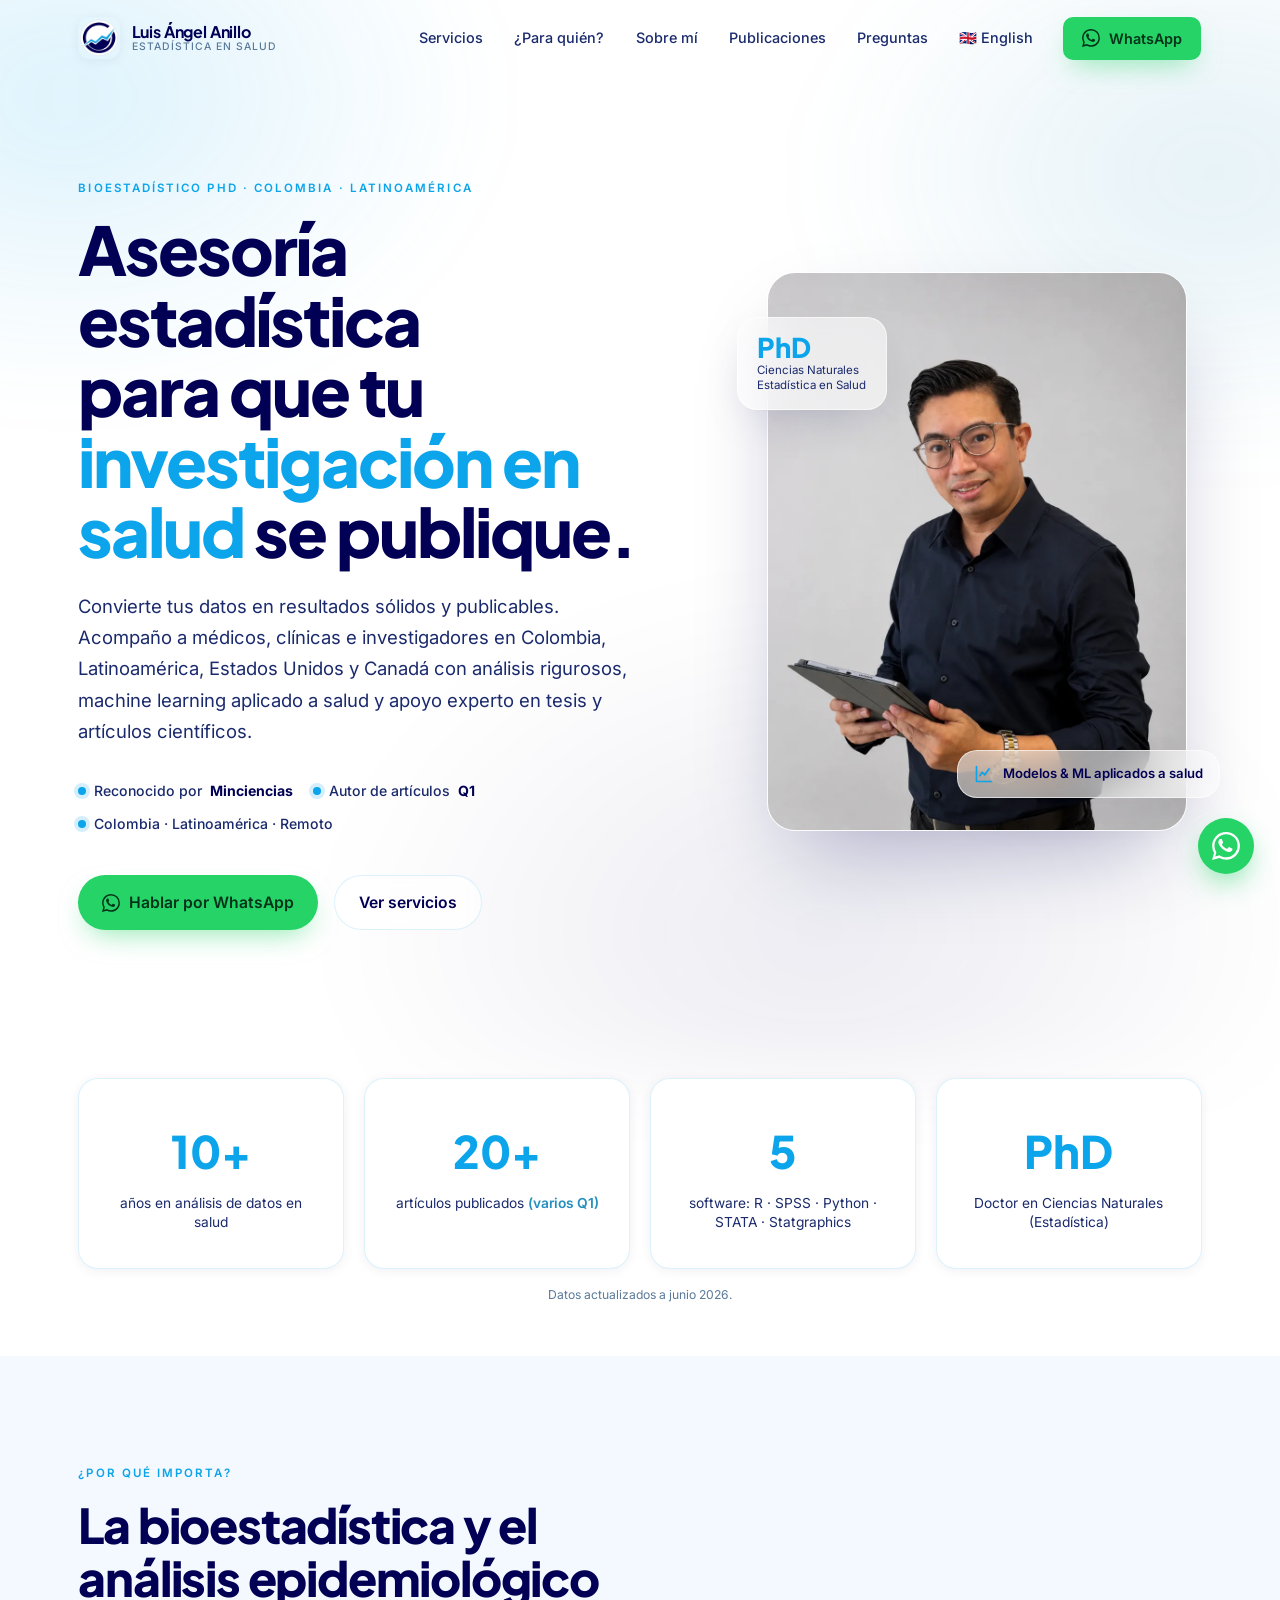
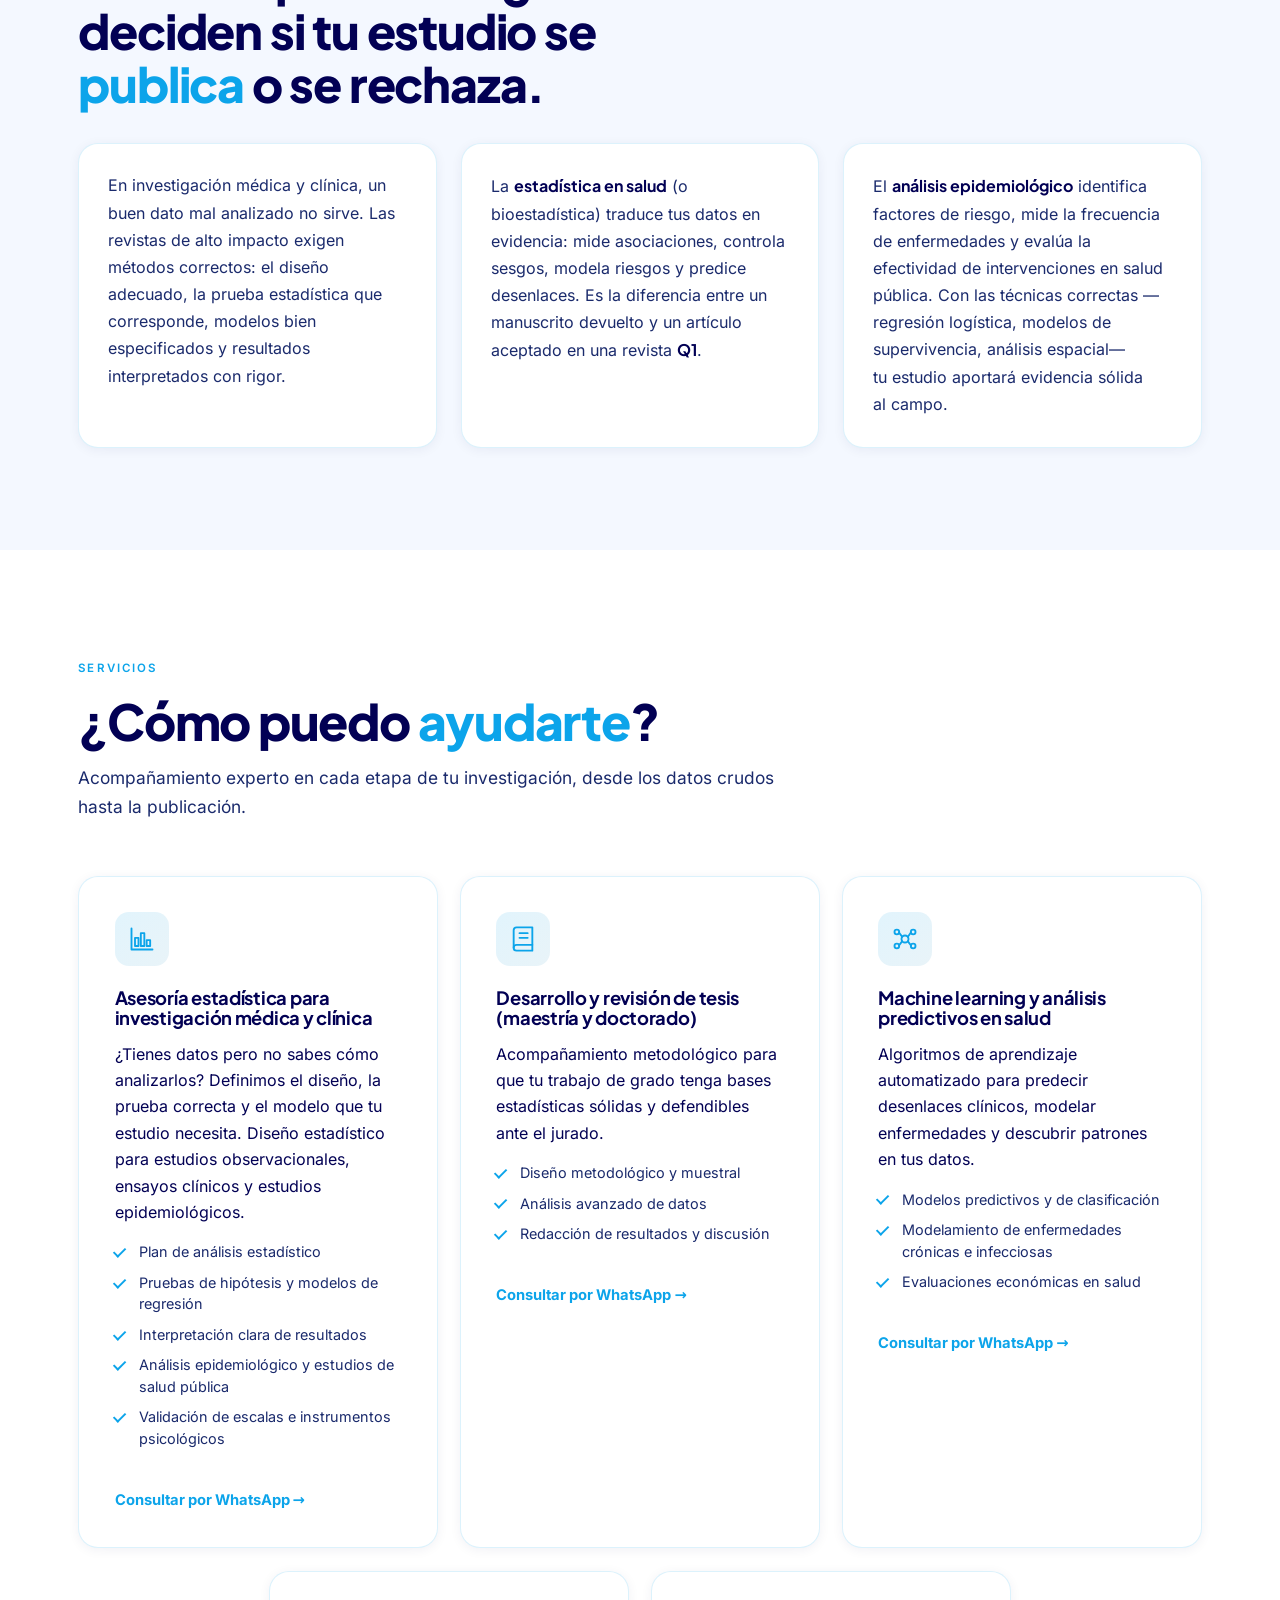
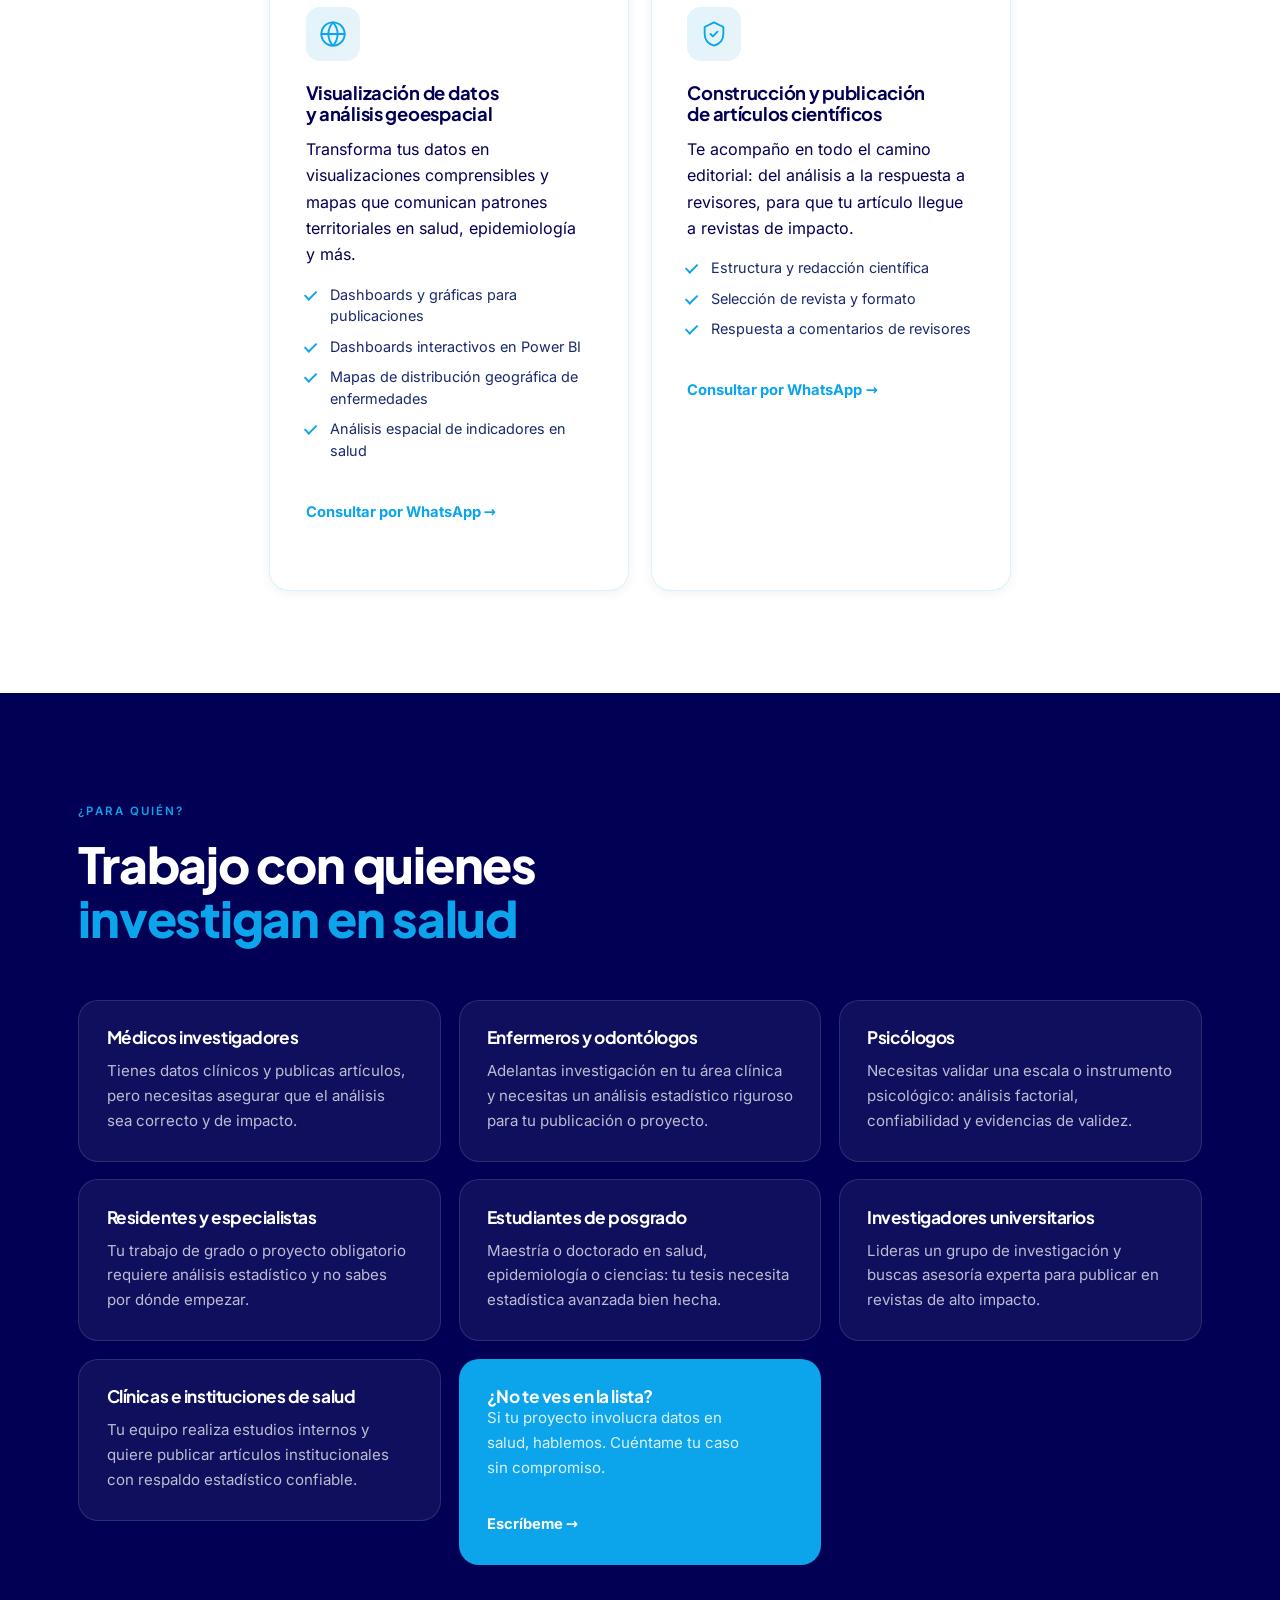
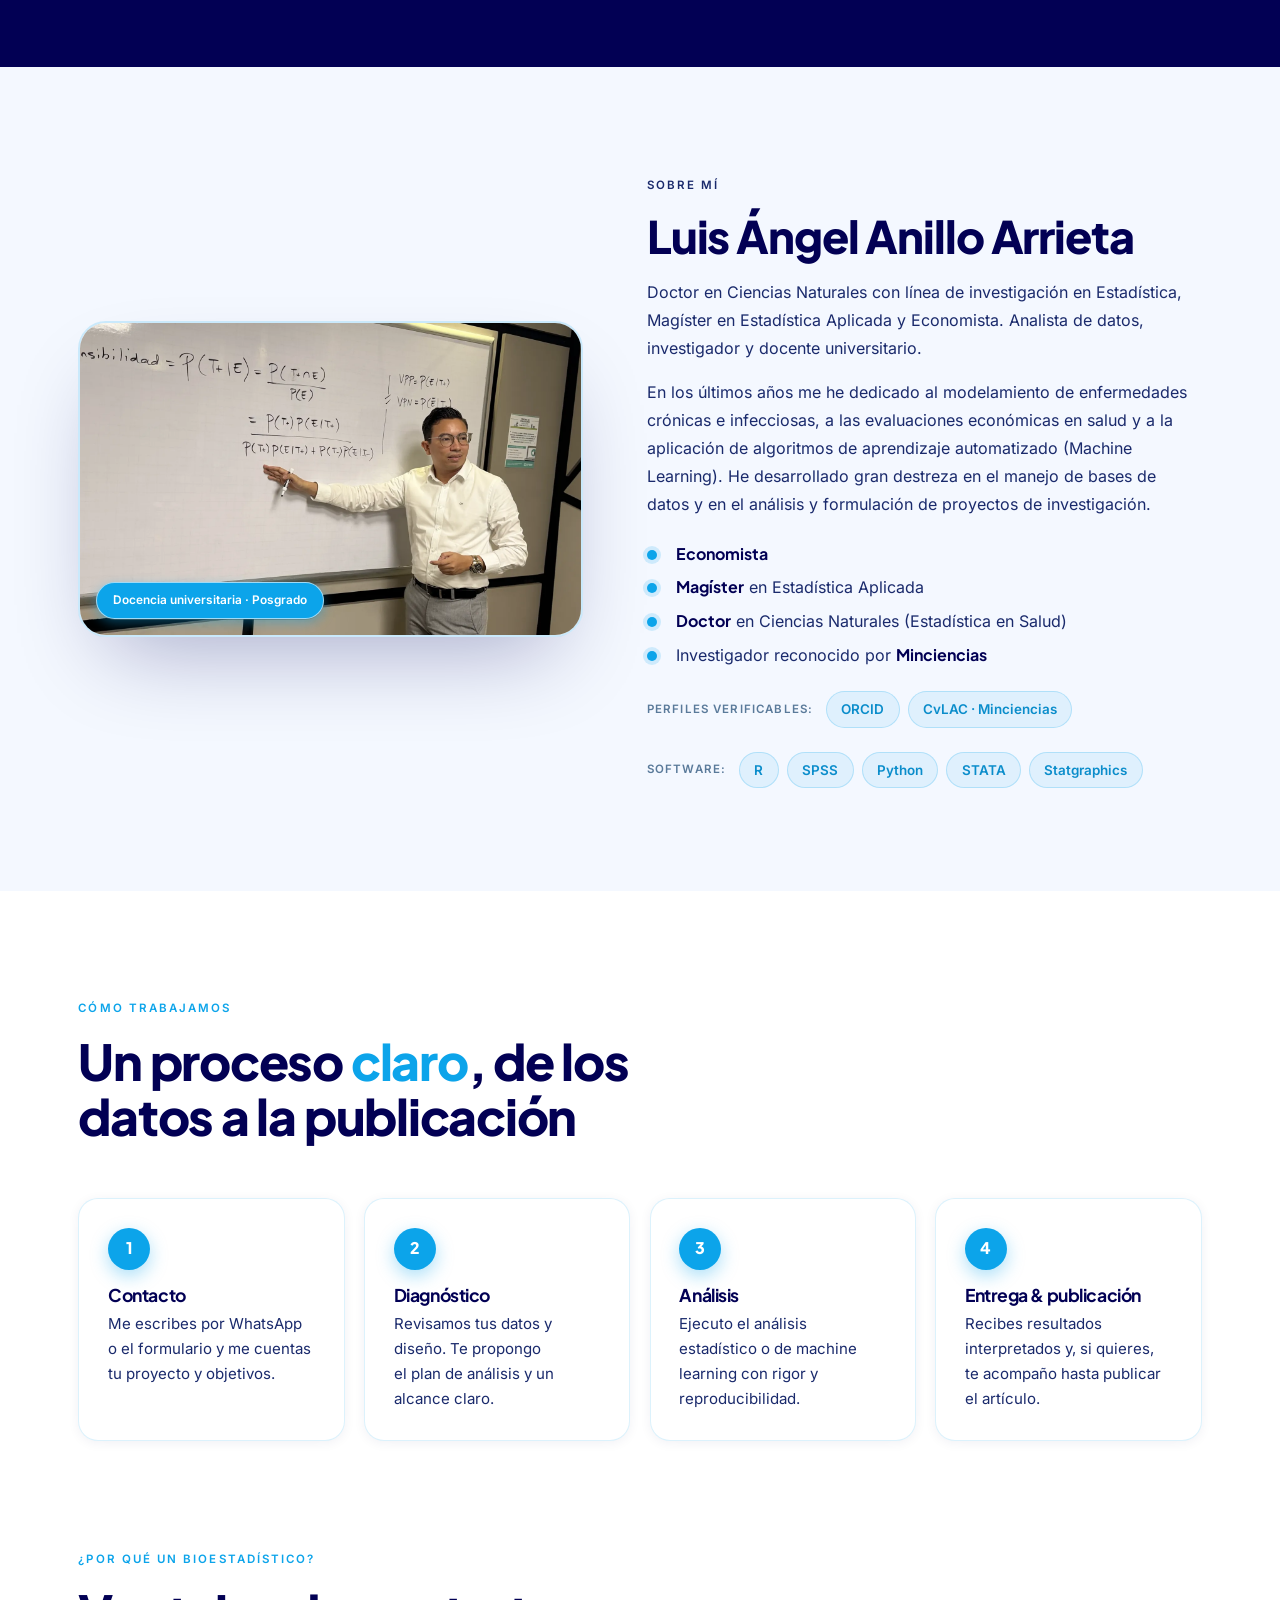
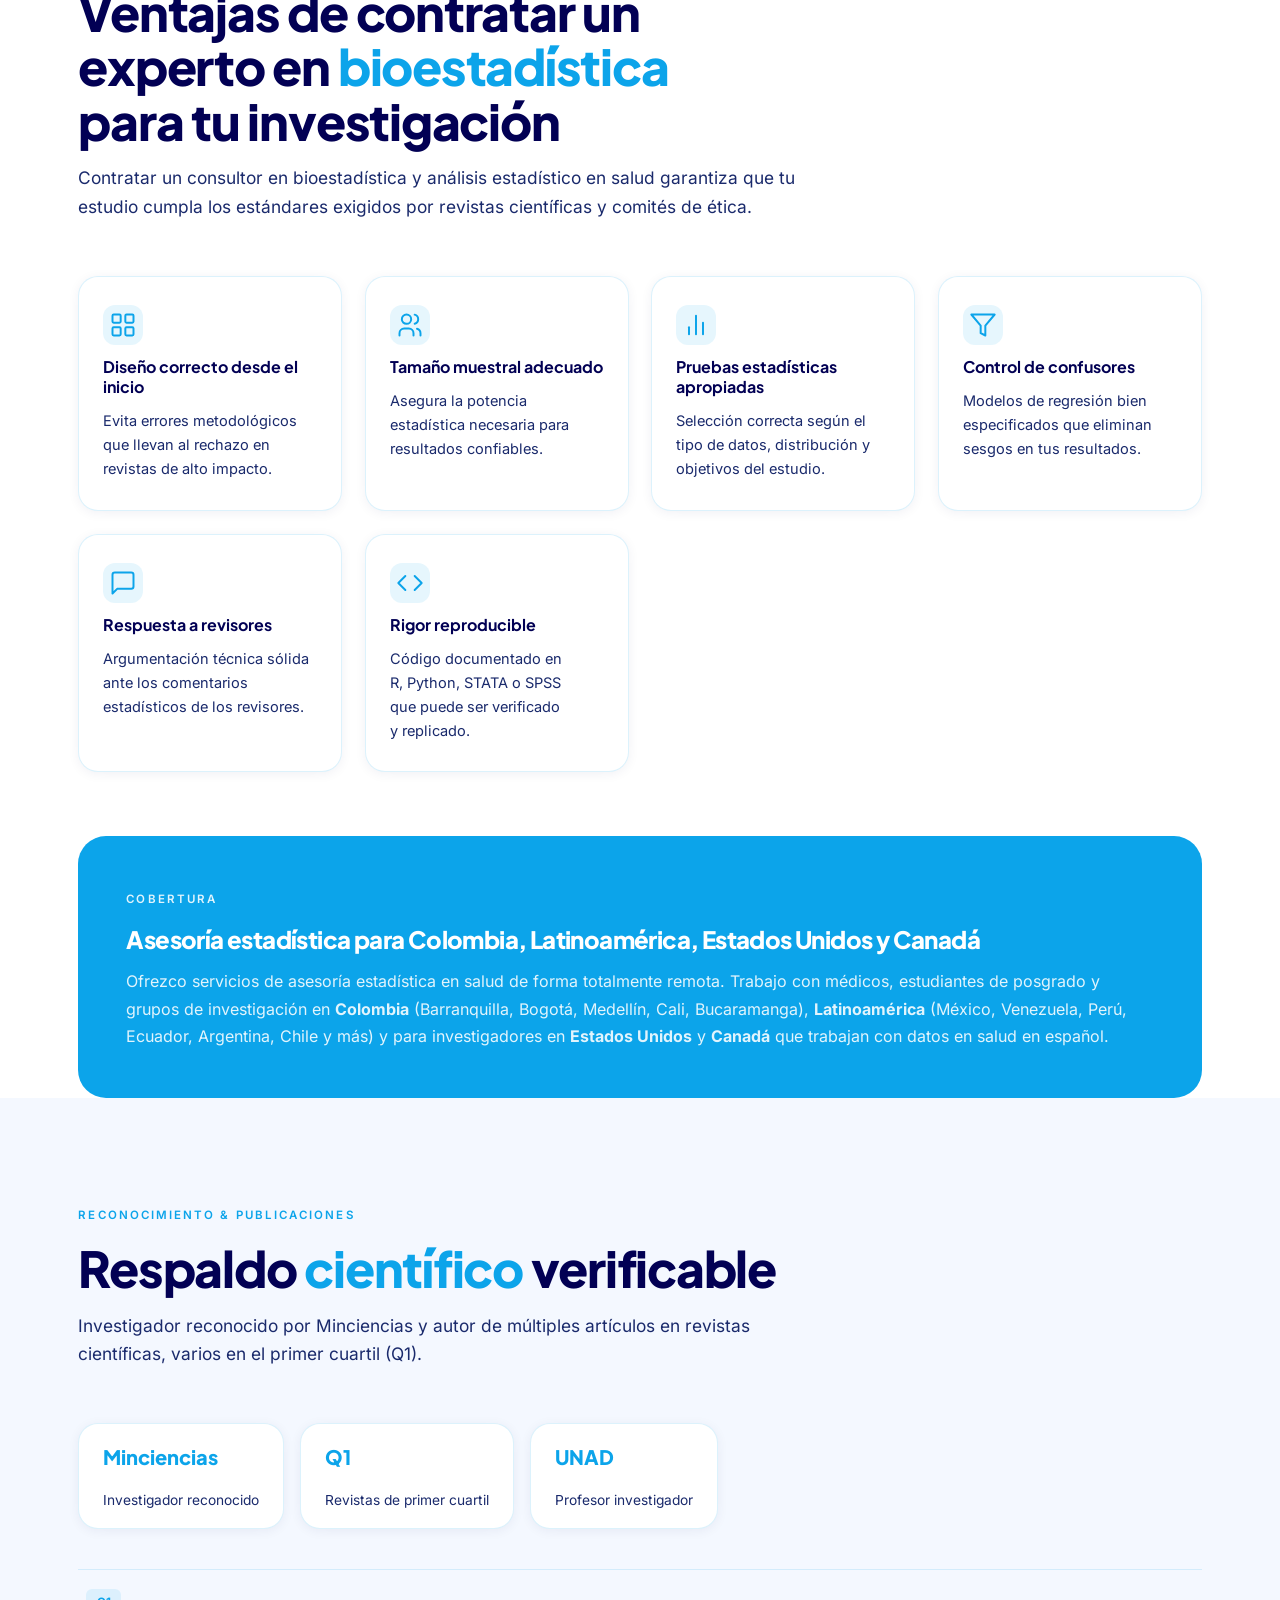
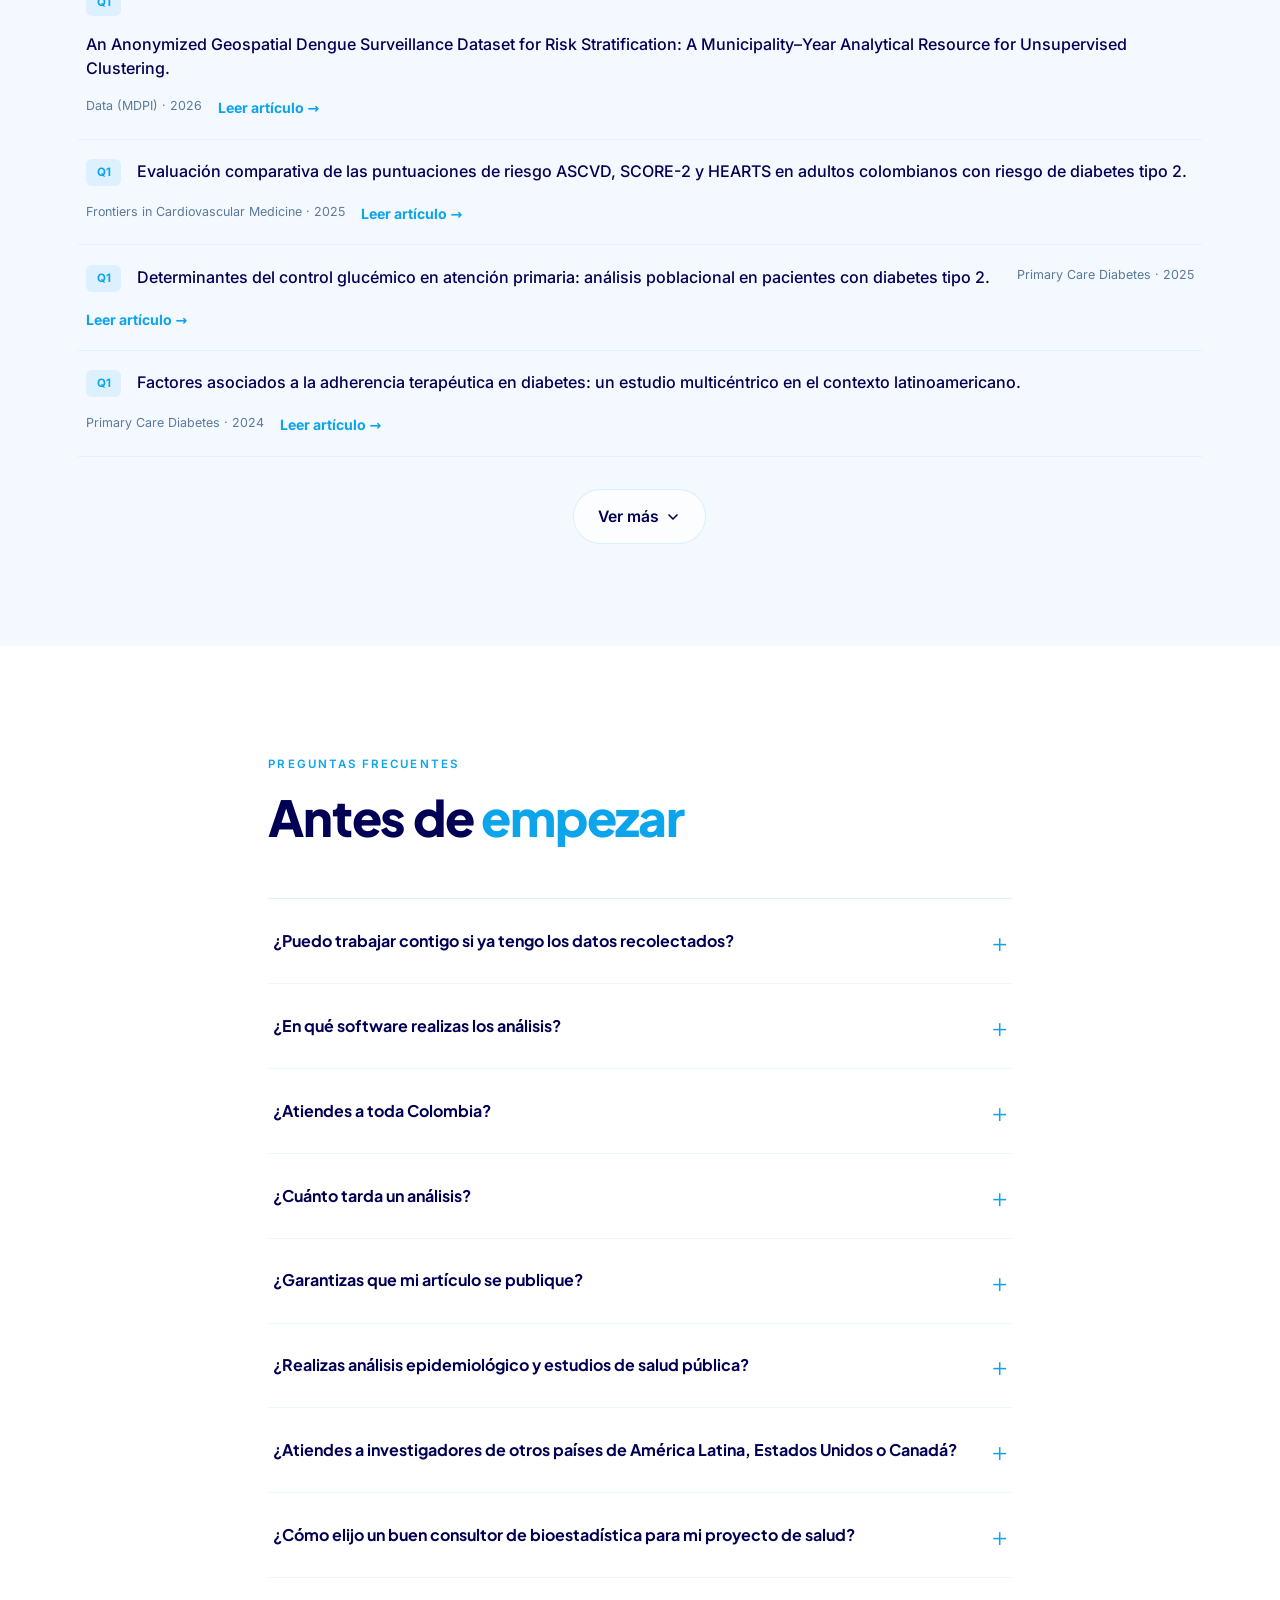
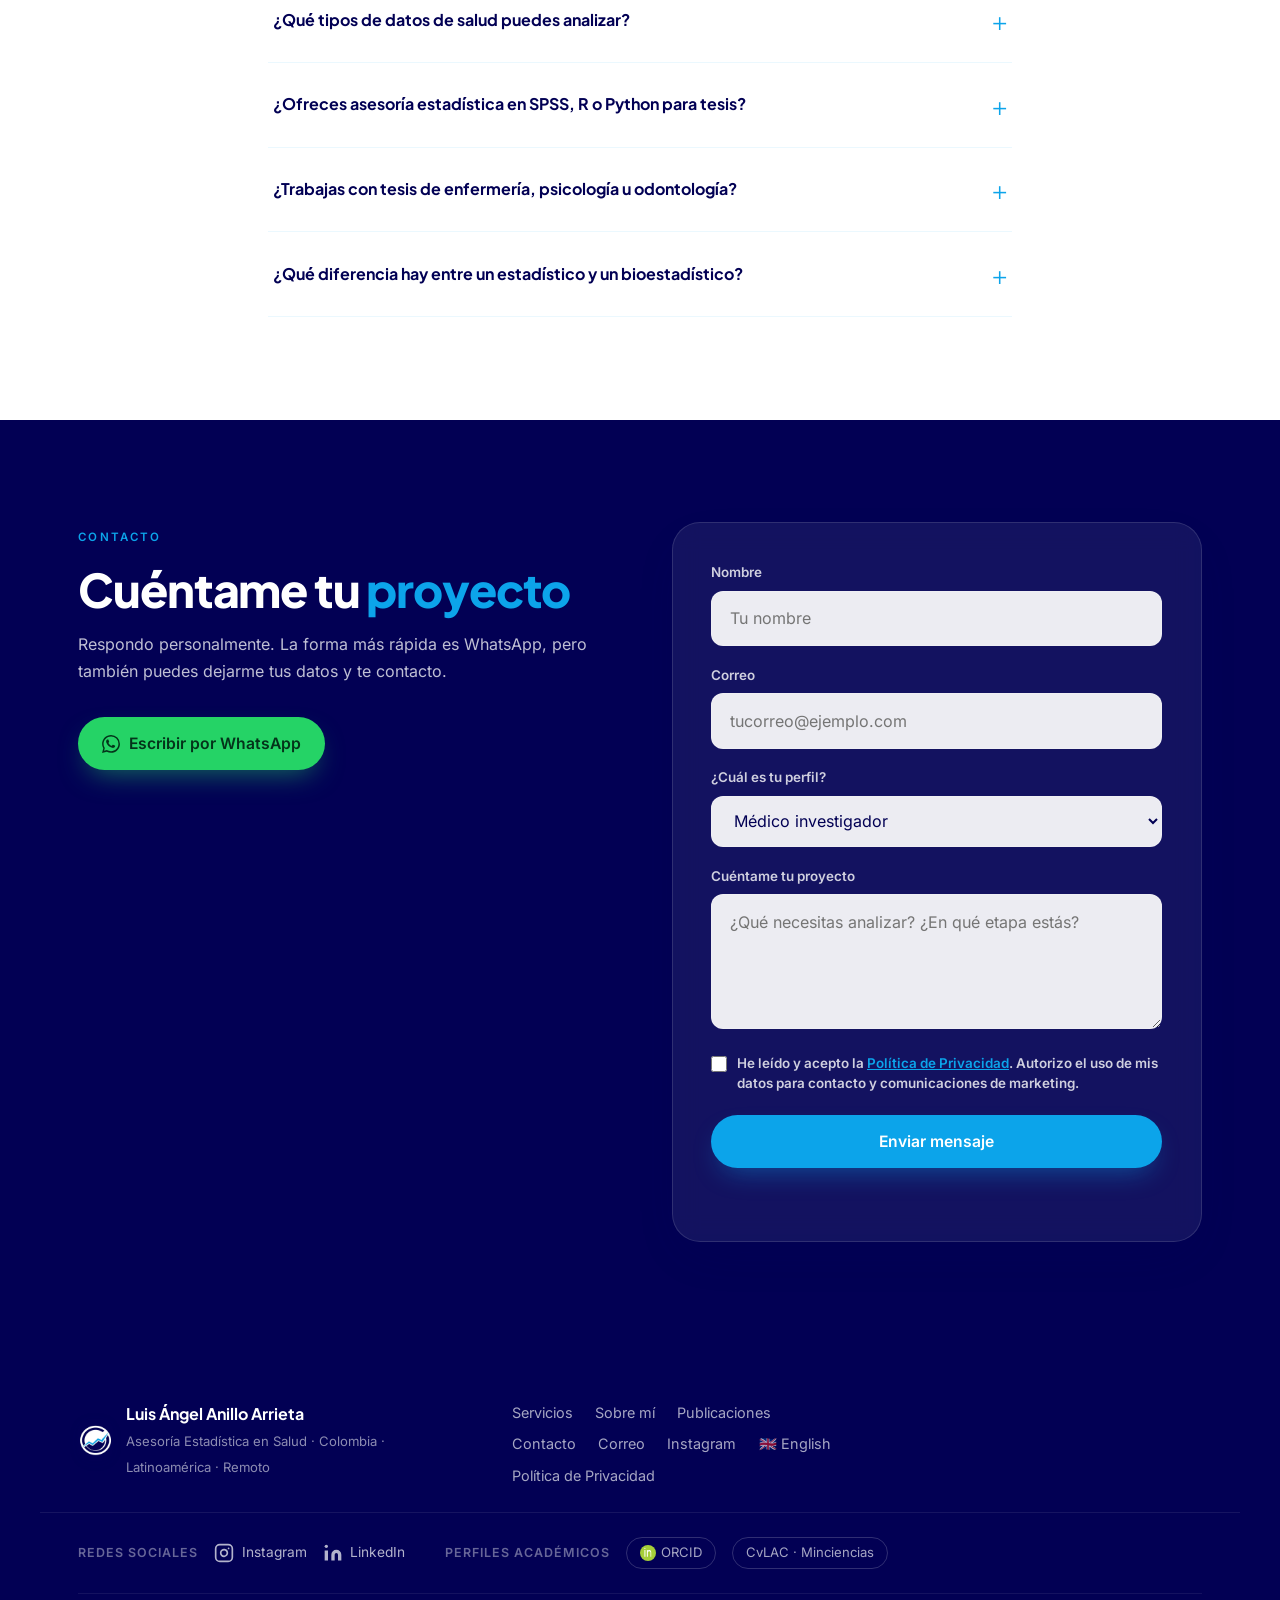
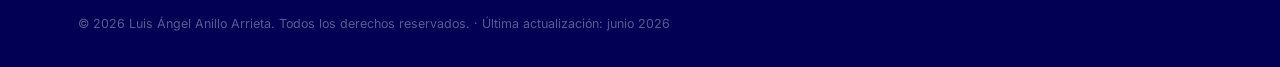
==== commit 12a09697: "seo: expand FAQ coverage and sync FAQPage schema with visible content Add 3 new Q&As (ES/EN) targeti" ====
--- a/index.html
+++ b/index.html
@@ -58,7 +58,7 @@
   font-family: 'Inter';
   font-style: normal;
   font-weight: 300 800;
-  font-display: swap;
+  font-display: optional;
   src: url('assets/fonts/inter-var.woff2') format('woff2');
   unicode-range: U+0000-00FF, U+0131, U+0152-0153, U+02BB-02BC, U+02C6, U+02DA, U+02DC, U+0304, U+0308, U+0329, U+2000-206F, U+20AC, U+2122, U+2191, U+2193, U+2212, U+2215, U+FEFF, U+FFFD;
 }
@@ -66,7 +66,7 @@
   font-family: 'Plus Jakarta Sans';
   font-style: normal;
   font-weight: 300 800;
-  font-display: swap;
+  font-display: optional;
   src: url('assets/fonts/plus-jakarta-sans-var.woff2') format('woff2');
   unicode-range: U+0000-00FF, U+0131, U+0152-0153, U+02BB-02BC, U+02C6, U+02DA, U+02DC, U+0304, U+0308, U+0329, U+2000-206F, U+20AC, U+2122, U+2191, U+2193, U+2212, U+2215, U+FEFF, U+FFFD;
 }
@@ -471,7 +471,7 @@
         "name": "Luis Ángel Anillo · Asesoría Estadística en Salud",
         "inLanguage": "es-CO",
         "author": { "@id": "https://www.dranillostats.com/#person" },
-        "dateModified": "2026-06-24"
+        "dateModified": "2026-08-21"
       },
       {
         "@type": "FAQPage",
@@ -514,27 +514,29 @@
           },
           {
             "@type": "Question",
-            "name": "What are the benefits of hiring a biostatistical consultant for clinical trials?",
-            "acceptedAnswer": { "@type": "Answer", "text": "A biostatistical consultant ensures your clinical trial is correctly designed from the start — preventing methodological errors that lead to journal rejection. Key benefits include: appropriate sample size calculation for statistical power, correct hypothesis tests for your data type, well-specified regression models that control confounders, reproducible analysis in R/Python/STATA, and expert responses to statistical reviewers' comments." }
+            "name": "¿Cómo elijo un buen consultor de bioestadística para mi proyecto de salud?",
+            "acceptedAnswer": { "@type": "Answer", "text": "Las claves para elegir un consultor estadístico en salud son: formación doctoral en estadística o bioestadística, experiencia publicando en revistas de impacto, dominio de los software especializados (R, STATA, SPSS, Python) y la capacidad de explicar resultados de forma clara. Verifica su ORCID, sus publicaciones en revistas Q1 y si tiene reconocimiento de una entidad científica como Minciencias. Un buen consultor te acompaña en el proceso completo, no solo hace el cálculo." }
           },
           {
             "@type": "Question",
-            "name": "How do I get expert statistical advice for a medical study or health research project?",
-            "acceptedAnswer": { "@type": "Answer", "text": "Contact Dr. Luis Ángel Anillo Arrieta via WhatsApp or email to describe your project. After an initial free diagnostic review, you will receive a clear analysis plan and scope. Services cover study design, statistical analysis, data visualization, epidemiological modeling, and scientific publication support from data to Q1 journal submission." }
+            "name": "¿Qué tipos de datos de salud puedes analizar?",
+            "acceptedAnswer": { "@type": "Answer", "text": "Trabajo con datos de ensayos clínicos, encuestas de salud poblacional, registros electrónicos de pacientes, bases de datos administrativas (RIPS, DANE, encuestas ENDS), datos de salud pública y datos geoespaciales de enfermedades. Si tienes un tipo de dato específico, cuéntame tu caso y definimos juntos el mejor enfoque estadístico." }
+          },
+          {
+            "@type": "Question",
+            "name": "¿Ofreces asesoría estadística en SPSS, R o Python para tesis?",
+            "acceptedAnswer": { "@type": "Answer", "text": "Sí. Trabajo con SPSS, R, Python, STATA y Statgraphics según lo que uses o prefieras aprender. Si tu universidad exige un software específico, adapto el análisis a esa herramienta y te entrego el código documentado y reproducible." }
+          },
+          {
+            "@type": "Question",
+            "name": "¿Trabajas con tesis de enfermería, psicología u odontología?",
+            "acceptedAnswer": { "@type": "Answer", "text": "Sí. Además de medicina, acompaño tesis y proyectos de investigación de enfermería, psicología, odontología y otras disciplinas de la salud, incluida la validación de escalas e instrumentos psicológicos." }
+          },
+          {
+            "@type": "Question",
+            "name": "¿Qué diferencia hay entre un estadístico y un bioestadístico?",
+            "acceptedAnswer": { "@type": "Answer", "text": "Un estadístico general domina los métodos matemáticos del análisis de datos. Un bioestadístico aplica esos métodos específicamente a preguntas de salud: diseño de ensayos clínicos, control de confusores, análisis epidemiológico y los estándares que exigen los comités de ética y las revistas médicas. Por eso muchas revistas de salud piden que el análisis lo revise un bioestadístico." }
           }
-        ]
-      },
-      {
-        "@type": "HowTo",
-        "@id": "https://www.dranillostats.com/#howto",
-        "name": "Cómo contratar asesoría estadística con Luis Ángel Anillo",
-        "description": "Proceso paso a paso para obtener asesoría estadística en investigación en salud, desde el primer contacto hasta la publicación del artículo.",
-        "inLanguage": "es-CO",
-        "step": [
-          { "@type": "HowToStep", "position": 1, "name": "Contacto", "text": "Me escribes por WhatsApp o el formulario y me cuentas tu proyecto y objetivos.", "url": "https://www.dranillostats.com/#proceso" },
-          { "@type": "HowToStep", "position": 2, "name": "Diagnóstico", "text": "Revisamos tus datos y diseño. Te propongo el plan de análisis y un alcance claro.", "url": "https://www.dranillostats.com/#proceso" },
-          { "@type": "HowToStep", "position": 3, "name": "Análisis", "text": "Ejecuto el análisis estadístico o de machine learning con rigor y reproducibilidad.", "url": "https://www.dranillostats.com/#proceso" },
-          { "@type": "HowToStep", "position": 4, "name": "Entrega y publicación", "text": "Recibes resultados interpretados y, si quieres, te acompaño hasta publicar el artículo.", "url": "https://www.dranillostats.com/#proceso" }
         ]
       },
       {
@@ -1164,6 +1166,18 @@
             <summary>¿Qué tipos de datos de salud puedes analizar?</summary>
             <div class="faq-body"><p>Trabajo con datos de ensayos clínicos, encuestas de salud poblacional, registros electrónicos de pacientes, bases de datos administrativas (RIPS, DANE, encuestas ENDS), datos de salud pública y datos geoespaciales de enfermedades. Si tienes un tipo de dato específico, cuéntame tu caso y definimos juntos el mejor enfoque estadístico.</p></div>
           </details>
+          <details class="faq-item reveal">
+            <summary>¿Ofreces asesoría estadística en SPSS, R o Python para tesis?</summary>
+            <div class="faq-body"><p>Sí. Trabajo con SPSS, R, Python, STATA y Statgraphics según lo que uses o prefieras aprender. Si tu universidad exige un software específico, adapto el análisis a esa herramienta y te entrego el código documentado y reproducible.</p></div>
+          </details>
+          <details class="faq-item reveal">
+            <summary>¿Trabajas con tesis de enfermería, psicología u odontología?</summary>
+            <div class="faq-body"><p>Sí. Además de medicina, acompaño tesis y proyectos de investigación de enfermería, psicología, odontología y otras disciplinas de la salud, incluida la validación de escalas e instrumentos psicológicos.</p></div>
+          </details>
+          <details class="faq-item reveal">
+            <summary>¿Qué diferencia hay entre un estadístico y un bioestadístico?</summary>
+            <div class="faq-body"><p>Un estadístico general domina los métodos matemáticos del análisis de datos. Un bioestadístico aplica esos métodos específicamente a preguntas de salud: diseño de ensayos clínicos, control de confusores, análisis epidemiológico y los estándares que exigen los comités de ética y las revistas médicas. Por eso muchas revistas de salud piden que el análisis lo revise un bioestadístico.</p></div>
+          </details>
         </div>
       </div>
     </section>
--- a/styles.css
+++ b/styles.css
@@ -10,7 +10,7 @@
   font-family: 'Inter';
   font-style: normal;
   font-weight: 300 800;
-  font-display: swap;
+  font-display: optional;
   src: url('assets/fonts/inter-var.woff2') format('woff2');
   unicode-range: U+0000-00FF, U+0131, U+0152-0153, U+02BB-02BC, U+02C6, U+02DA, U+02DC, U+0304, U+0308, U+0329, U+2000-206F, U+20AC, U+2122, U+2191, U+2193, U+2212, U+2215, U+FEFF, U+FFFD;
 }
@@ -18,7 +18,7 @@
   font-family: 'Plus Jakarta Sans';
   font-style: normal;
   font-weight: 300 800;
-  font-display: swap;
+  font-display: optional;
   src: url('assets/fonts/plus-jakarta-sans-var.woff2') format('woff2');
   unicode-range: U+0000-00FF, U+0131, U+0152-0153, U+02BB-02BC, U+02C6, U+02DA, U+02DC, U+0304, U+0308, U+0329, U+2000-206F, U+20AC, U+2122, U+2191, U+2193, U+2212, U+2215, U+FEFF, U+FFFD;
 }
--- a/styles.css
+++ b/styles.css
@@ -10,7 +10,7 @@
   font-family: 'Inter';
   font-style: normal;
   font-weight: 300 800;
-  font-display: swap;
+  font-display: optional;
   src: url('assets/fonts/inter-var.woff2') format('woff2');
   unicode-range: U+0000-00FF, U+0131, U+0152-0153, U+02BB-02BC, U+02C6, U+02DA, U+02DC, U+0304, U+0308, U+0329, U+2000-206F, U+20AC, U+2122, U+2191, U+2193, U+2212, U+2215, U+FEFF, U+FFFD;
 }
@@ -18,7 +18,7 @@
   font-family: 'Plus Jakarta Sans';
   font-style: normal;
   font-weight: 300 800;
-  font-display: swap;
+  font-display: optional;
   src: url('assets/fonts/plus-jakarta-sans-var.woff2') format('woff2');
   unicode-range: U+0000-00FF, U+0131, U+0152-0153, U+02BB-02BC, U+02C6, U+02DA, U+02DC, U+0304, U+0308, U+0329, U+2000-206F, U+20AC, U+2122, U+2191, U+2193, U+2212, U+2215, U+FEFF, U+FFFD;
 }
--- a/styles.css
+++ b/styles.css
@@ -10,7 +10,7 @@
   font-family: 'Inter';
   font-style: normal;
   font-weight: 300 800;
-  font-display: swap;
+  font-display: optional;
   src: url('assets/fonts/inter-var.woff2') format('woff2');
   unicode-range: U+0000-00FF, U+0131, U+0152-0153, U+02BB-02BC, U+02C6, U+02DA, U+02DC, U+0304, U+0308, U+0329, U+2000-206F, U+20AC, U+2122, U+2191, U+2193, U+2212, U+2215, U+FEFF, U+FFFD;
 }
@@ -18,7 +18,7 @@
   font-family: 'Plus Jakarta Sans';
   font-style: normal;
   font-weight: 300 800;
-  font-display: swap;
+  font-display: optional;
   src: url('assets/fonts/plus-jakarta-sans-var.woff2') format('woff2');
   unicode-range: U+0000-00FF, U+0131, U+0152-0153, U+02BB-02BC, U+02C6, U+02DA, U+02DC, U+0304, U+0308, U+0329, U+2000-206F, U+20AC, U+2122, U+2191, U+2193, U+2212, U+2215, U+FEFF, U+FFFD;
 }
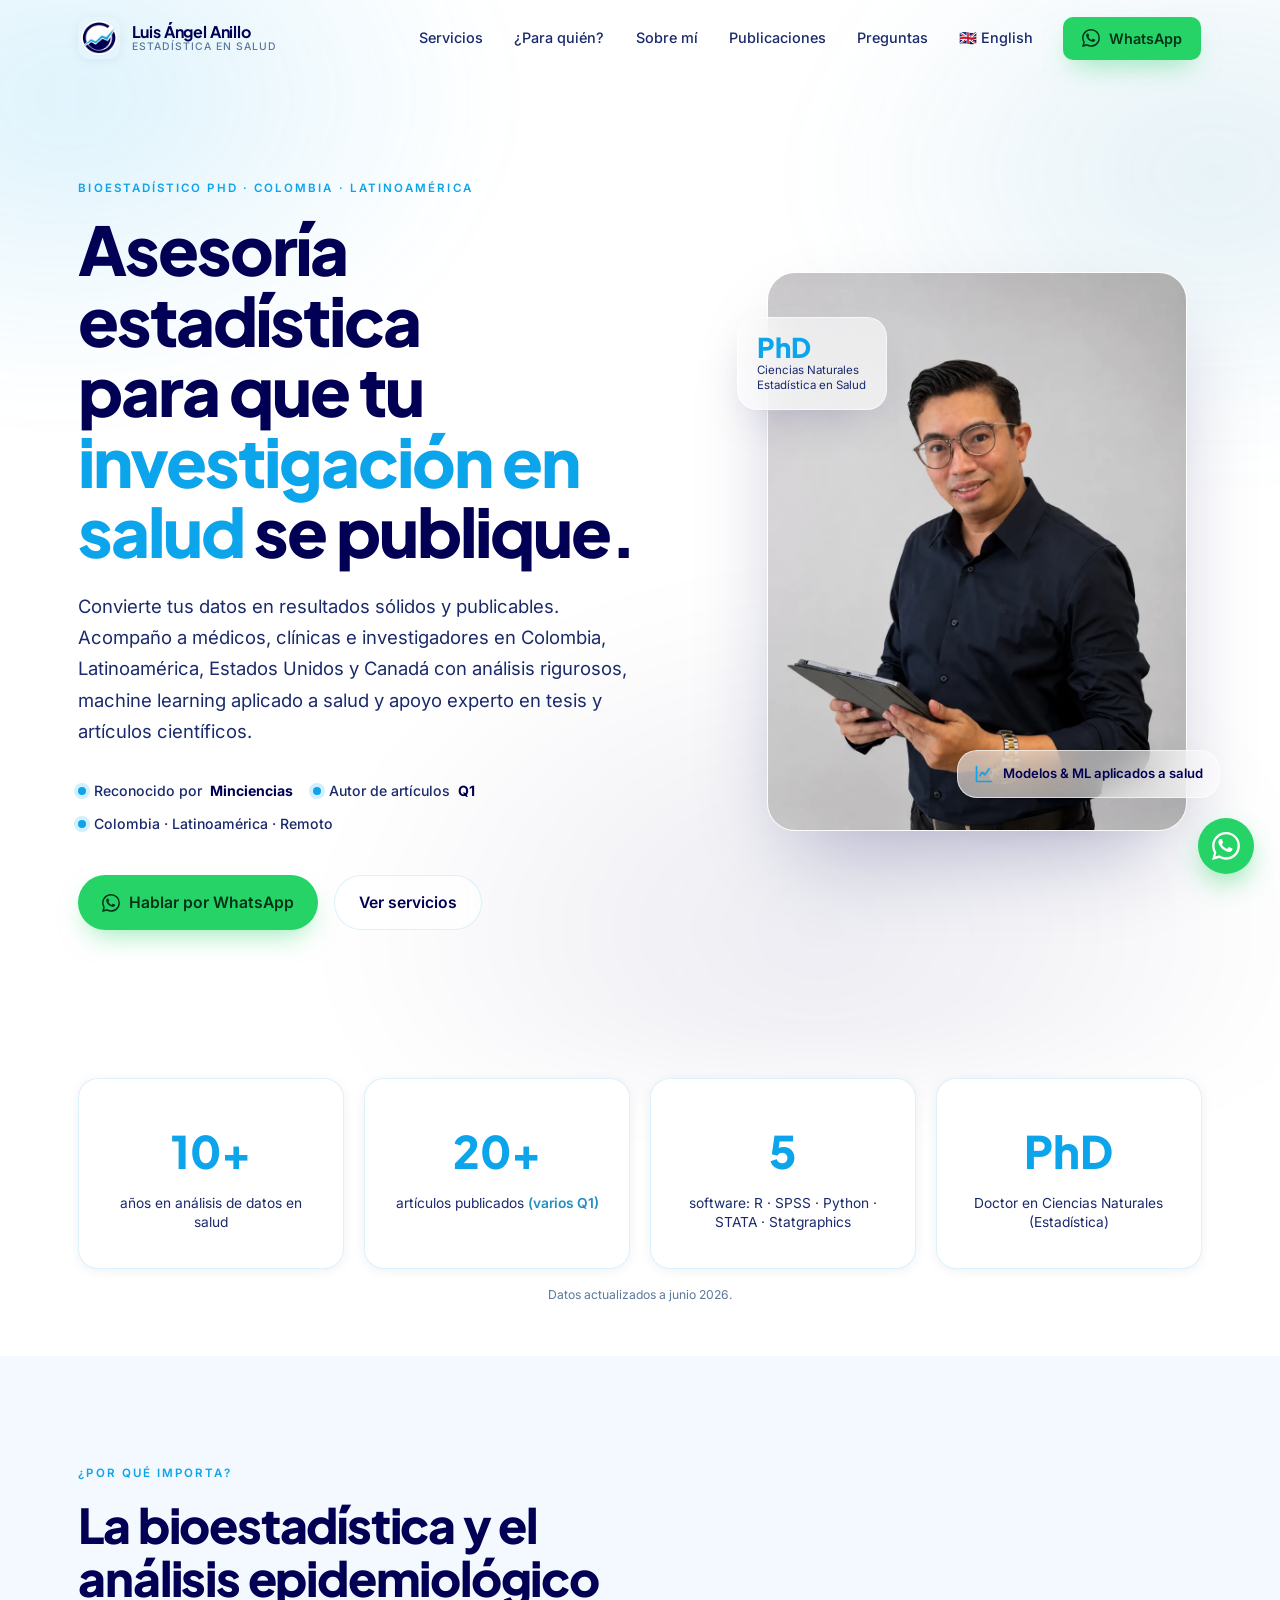
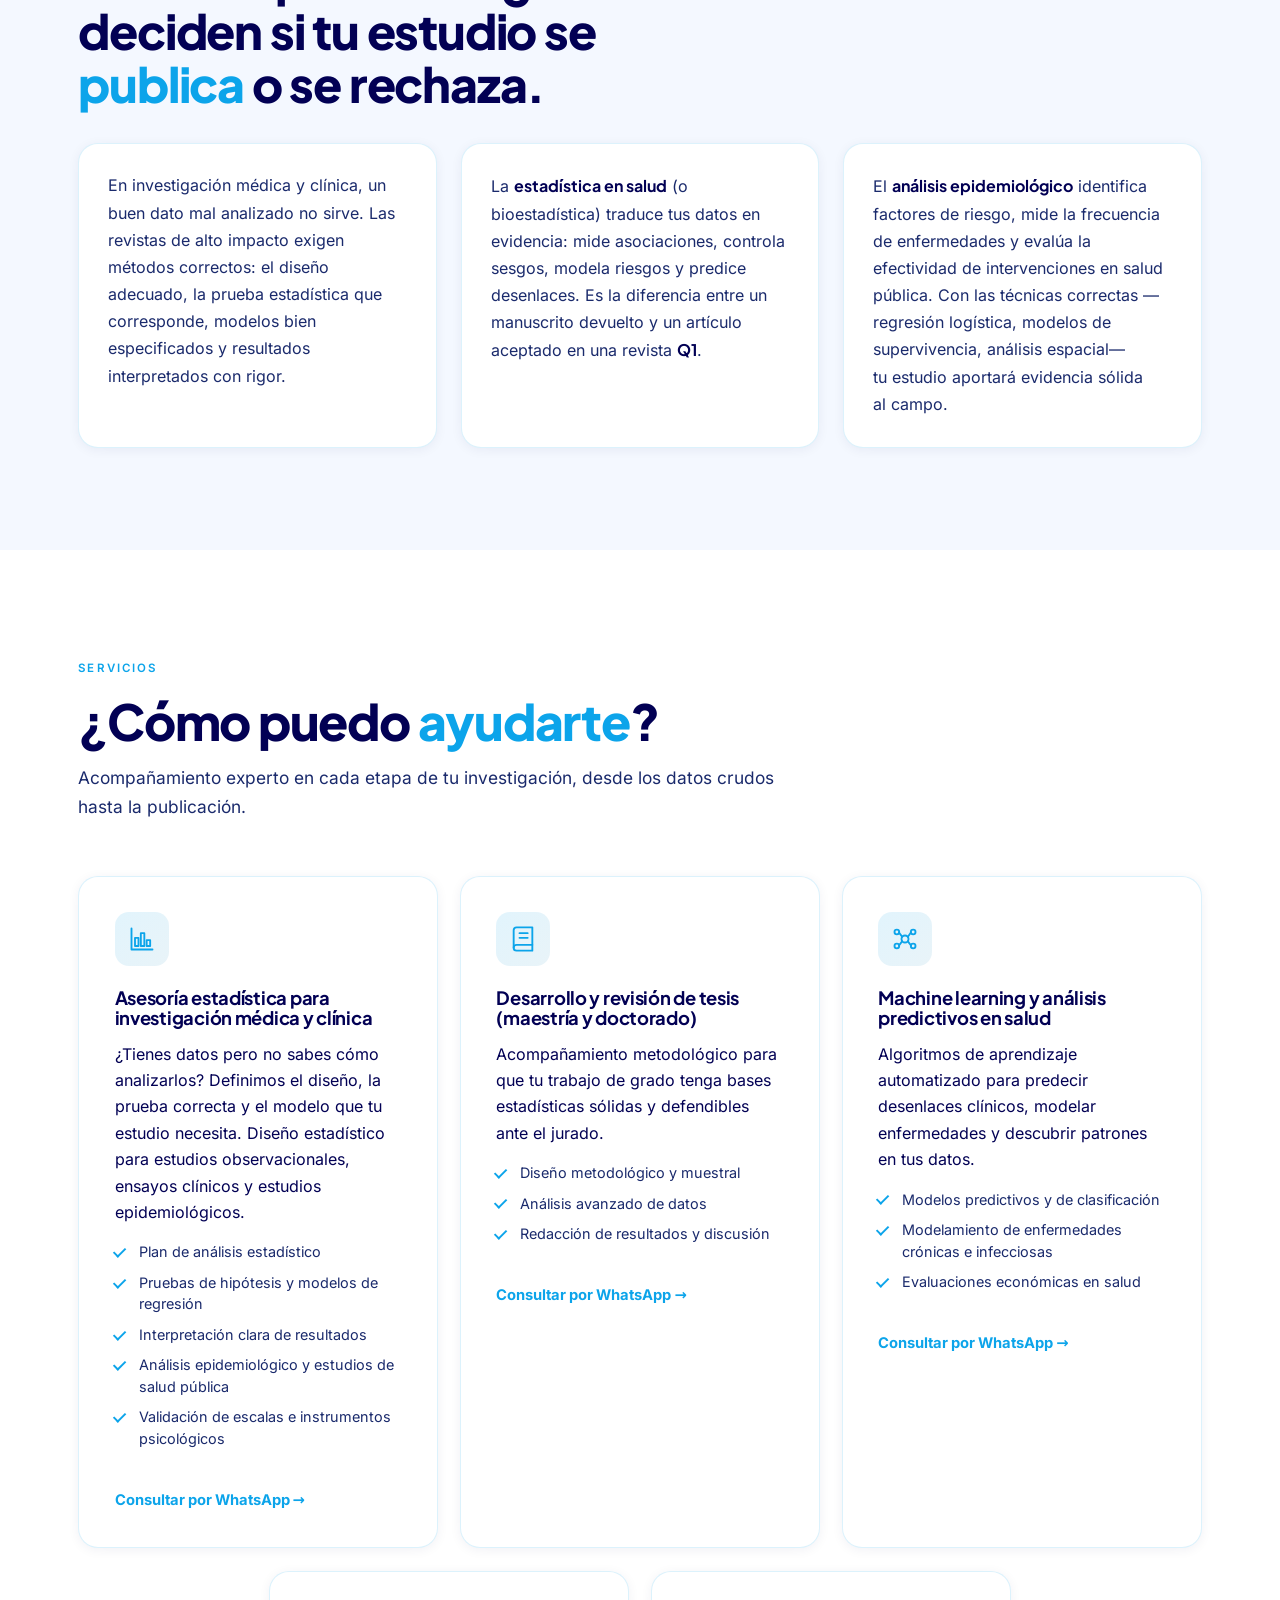
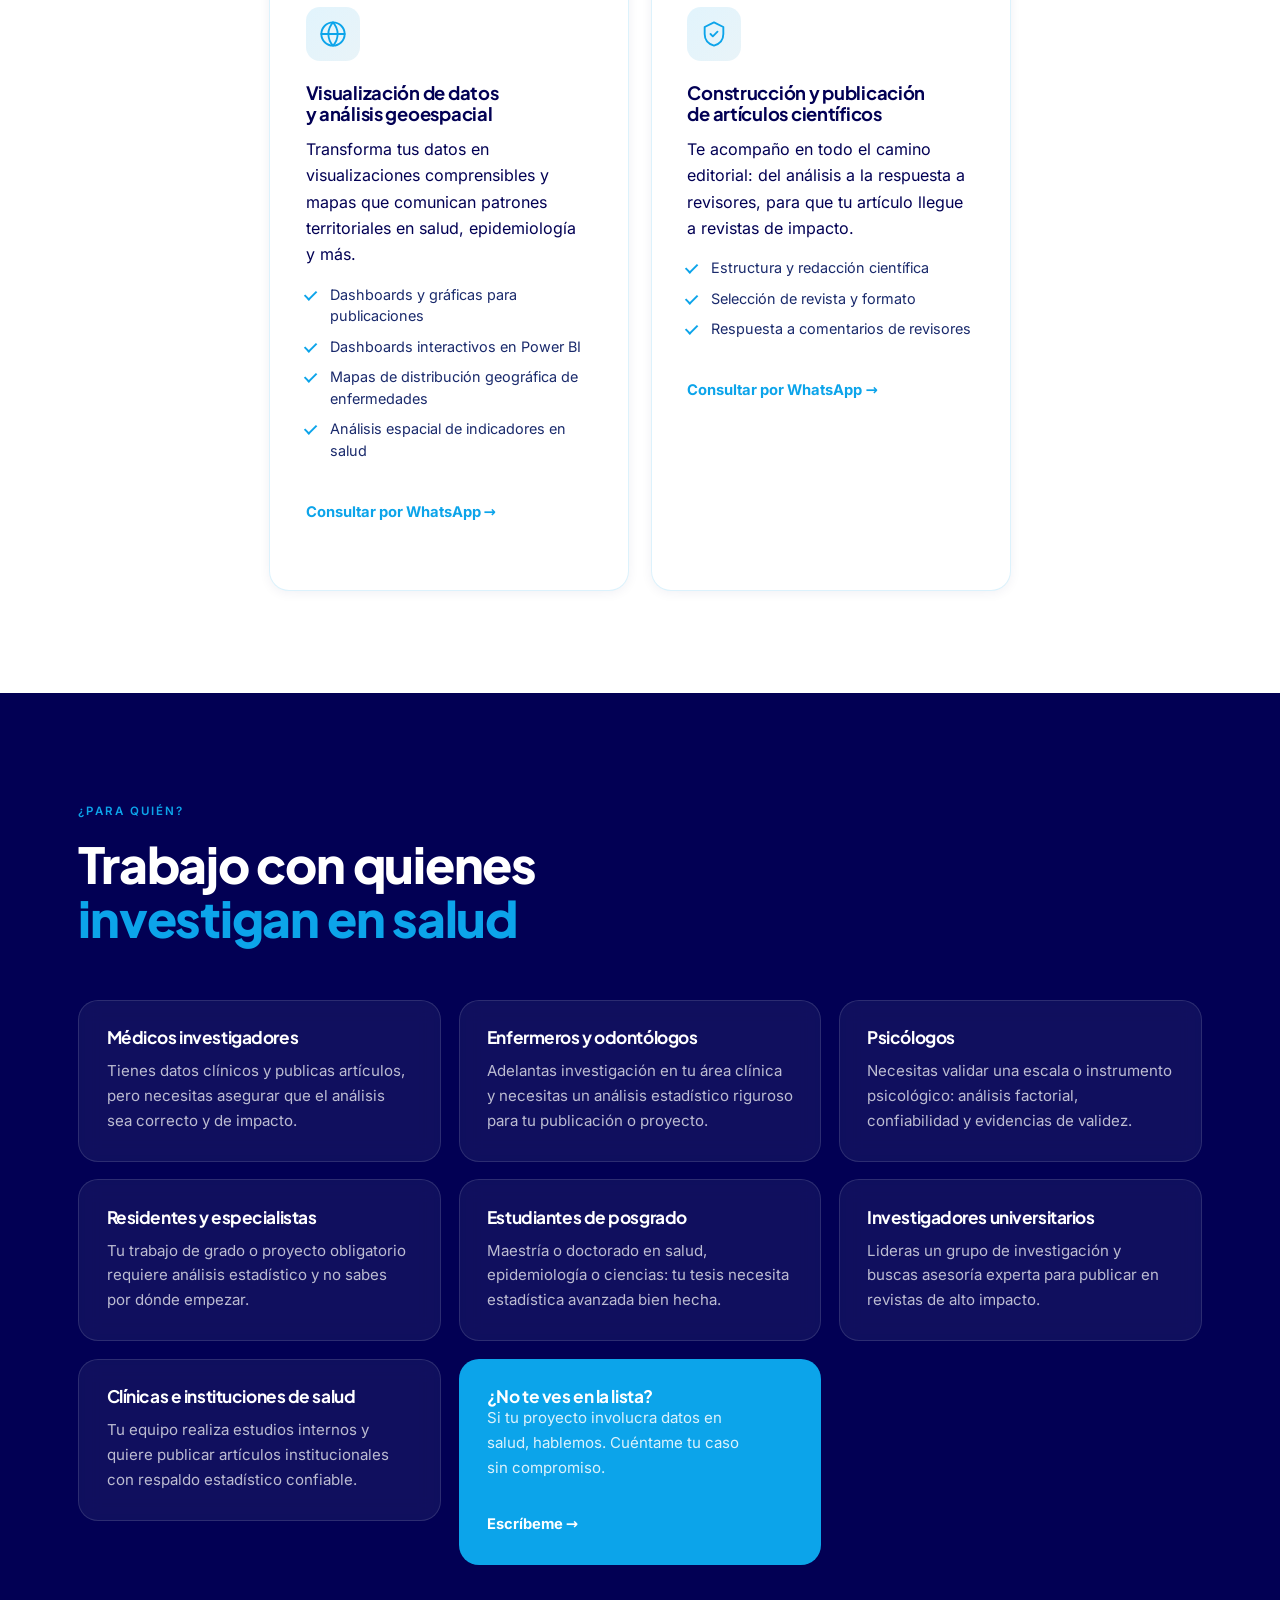
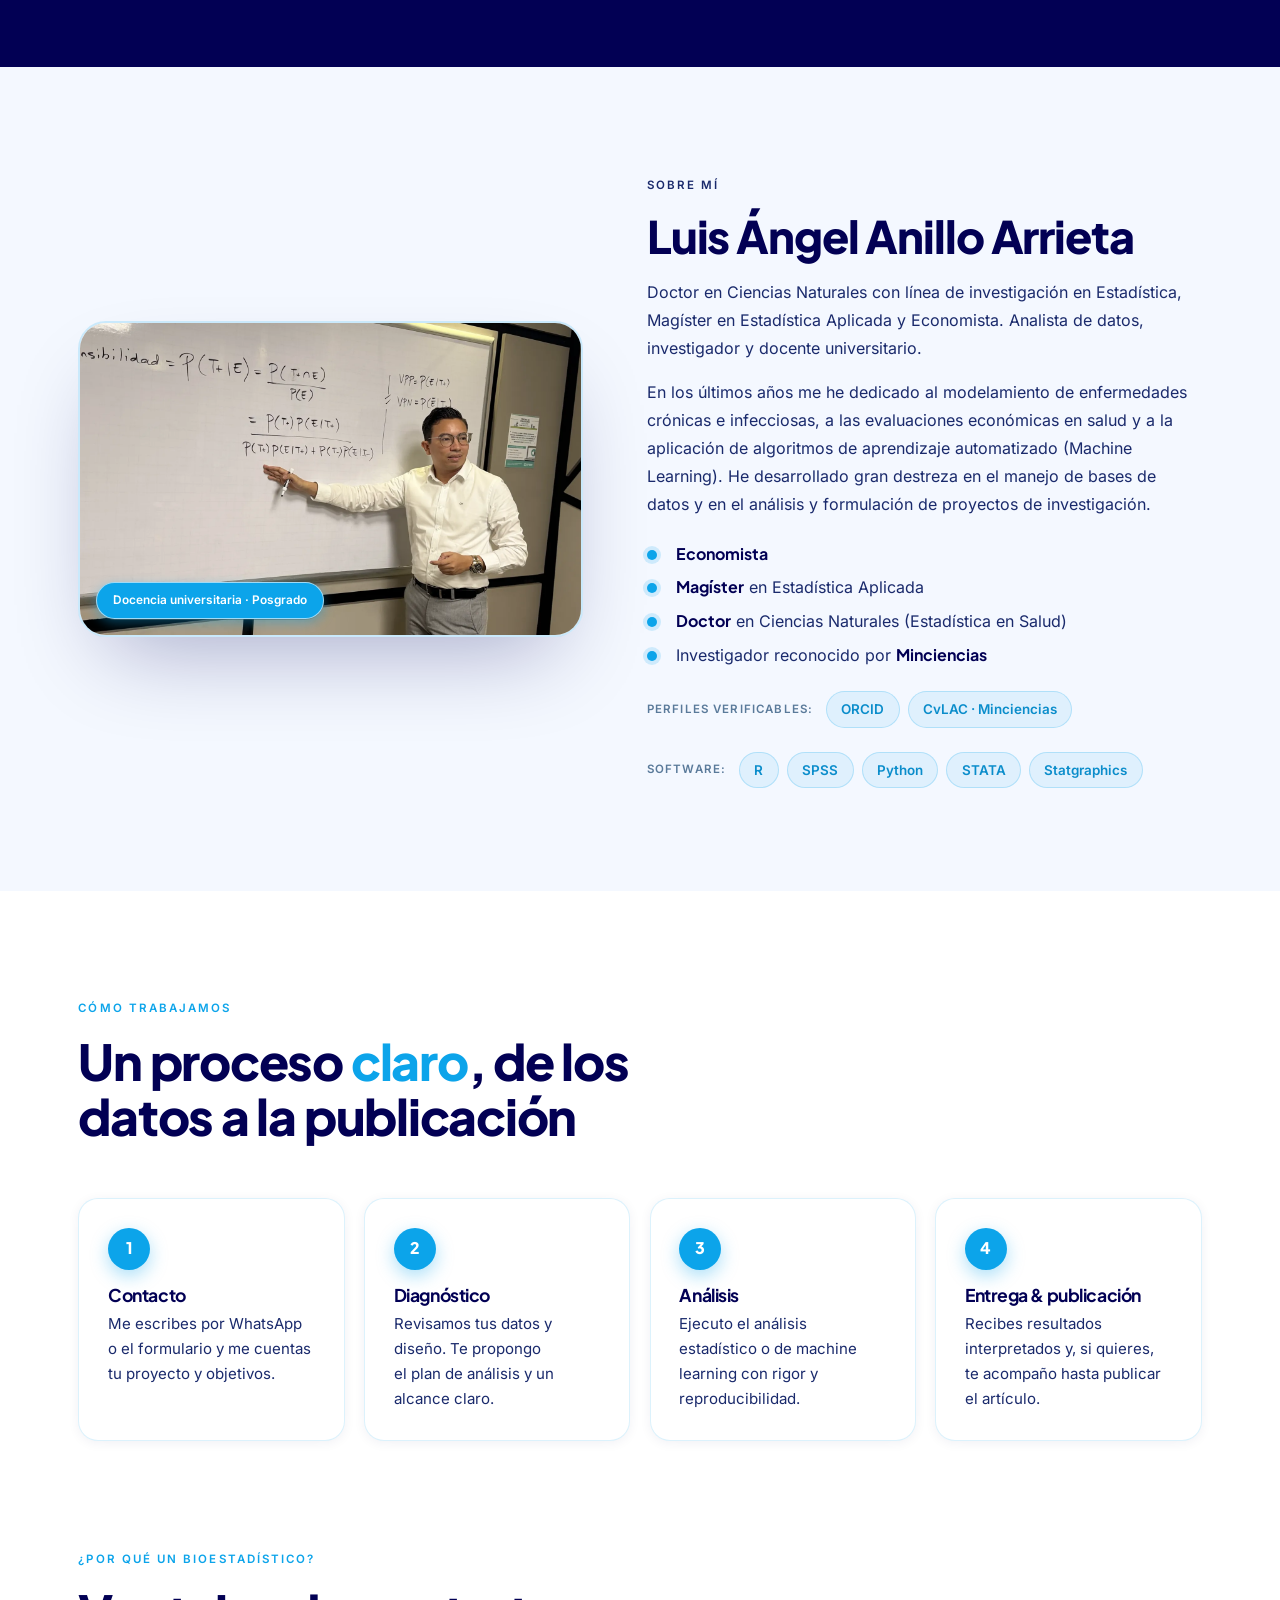
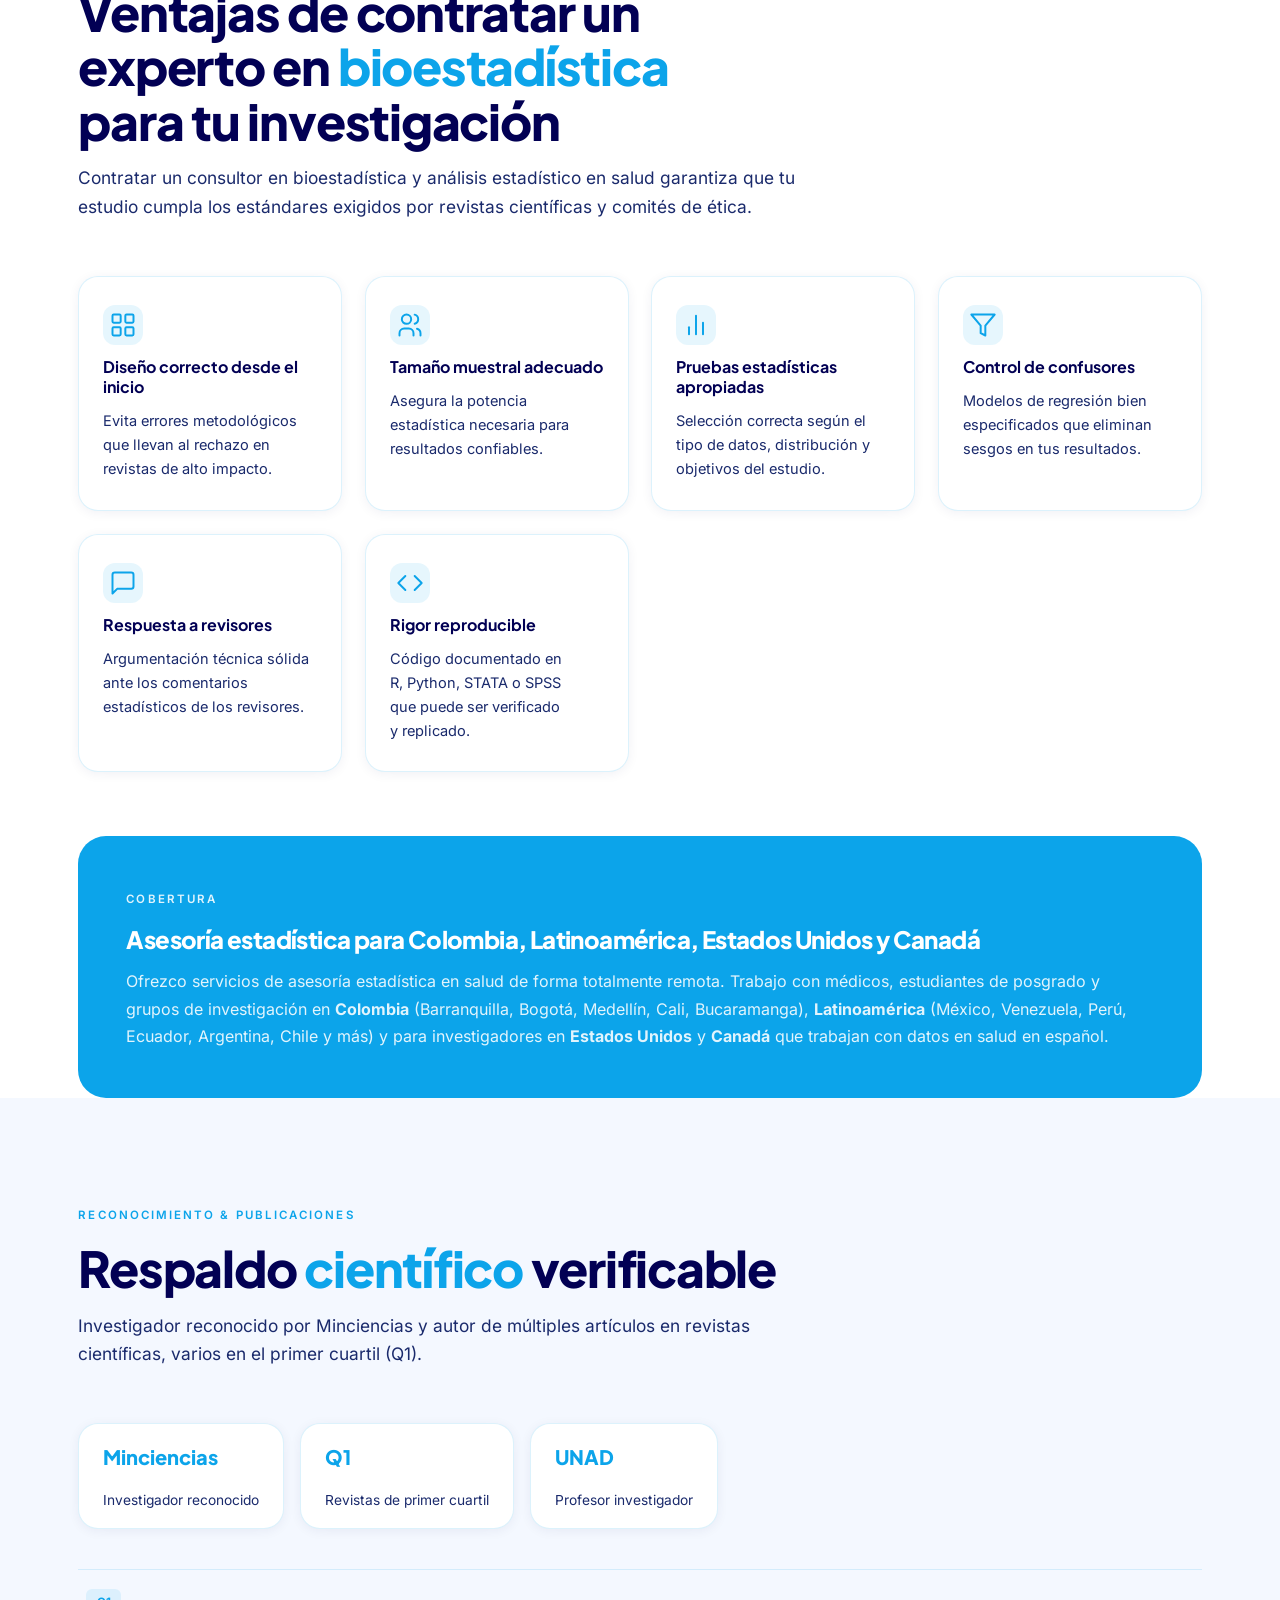
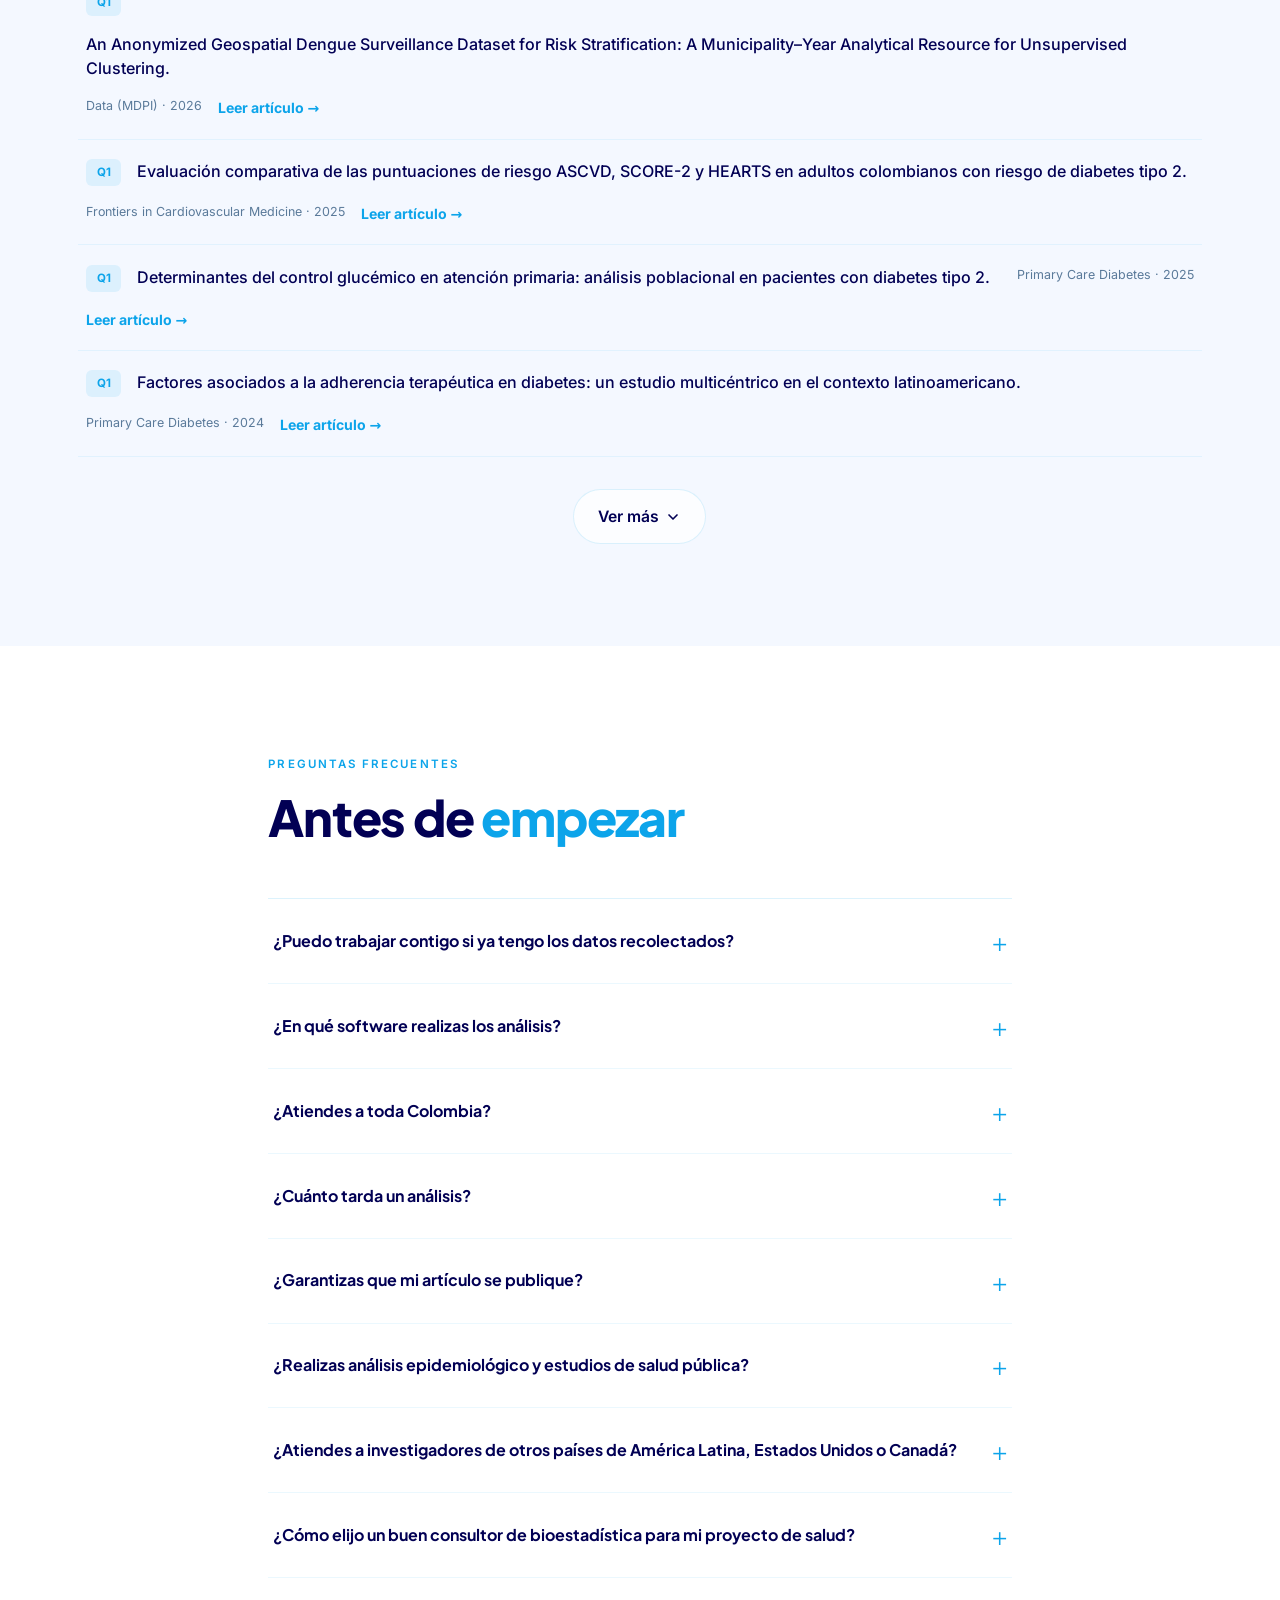
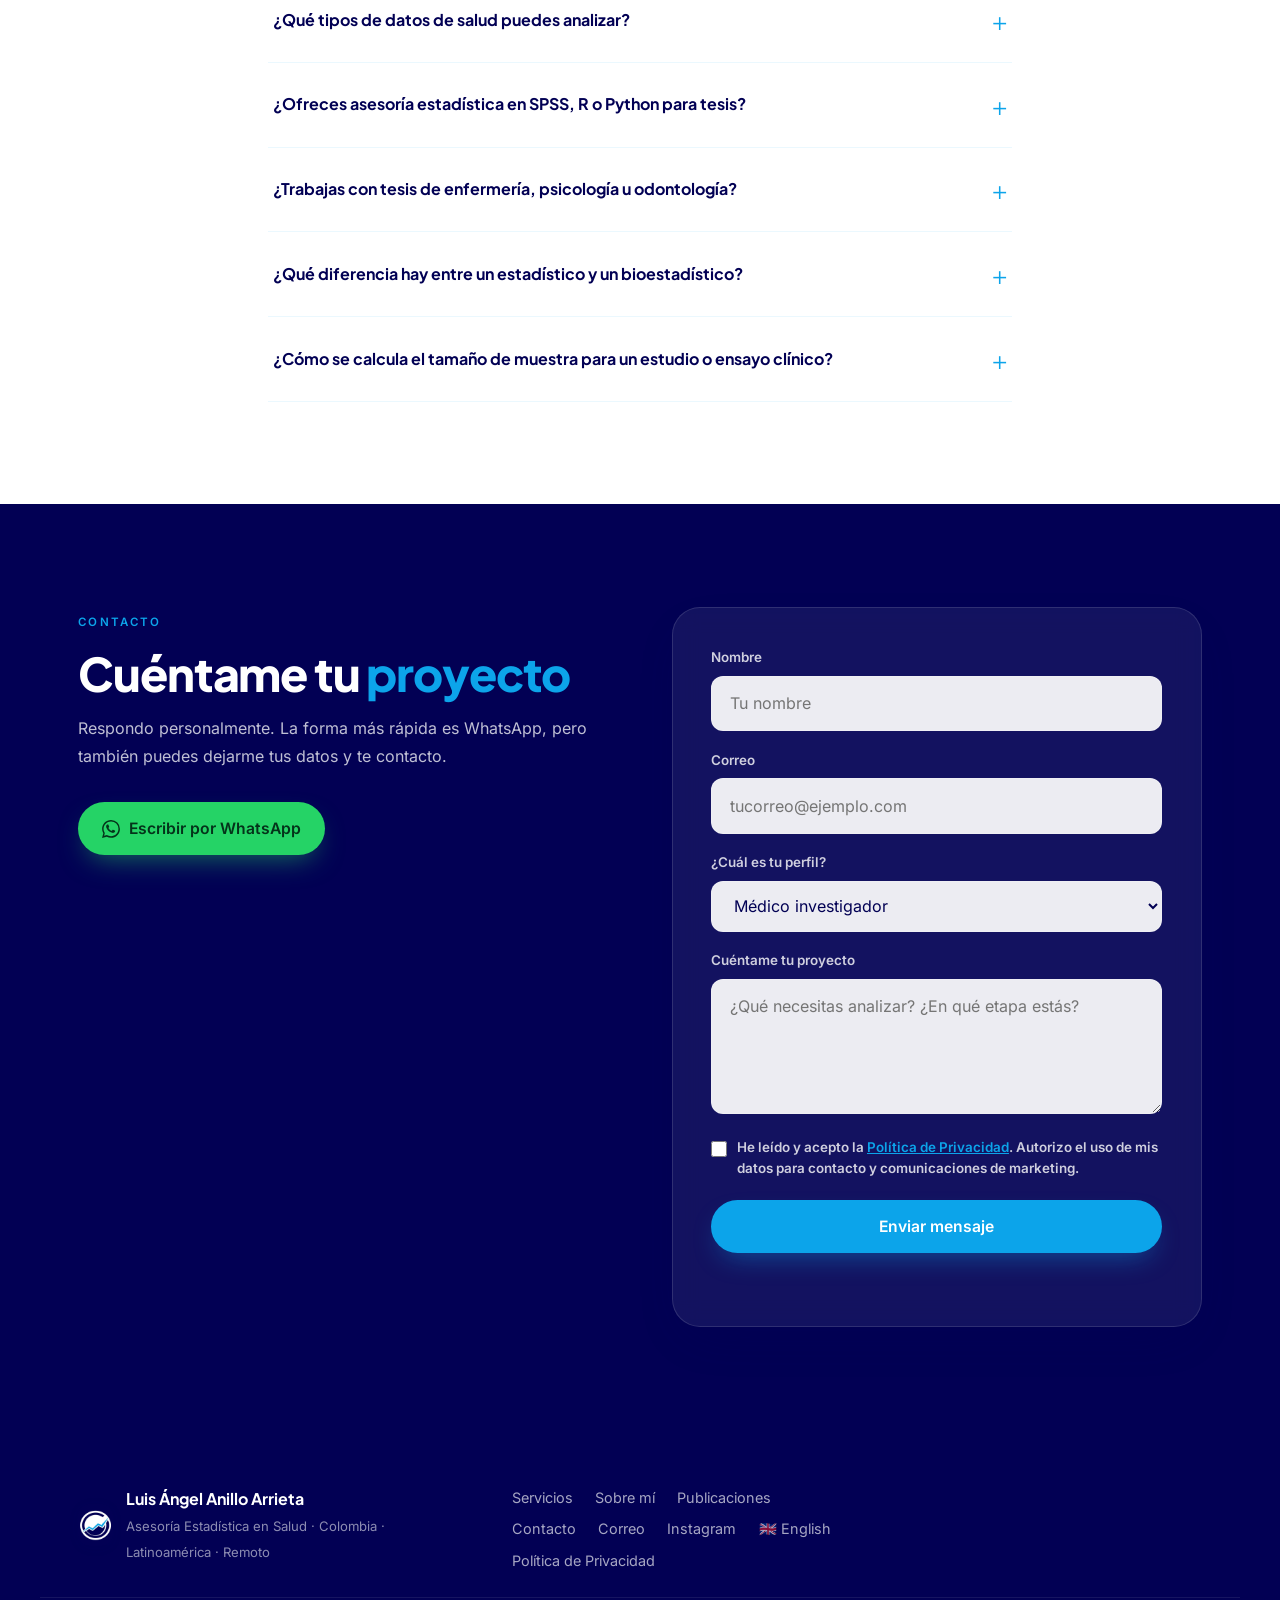
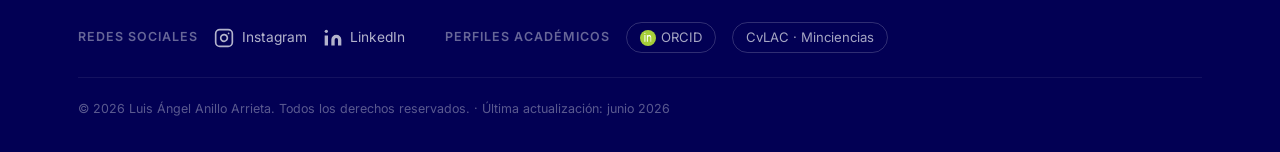
==== commit 1698c830: "seo: add sample-size calculation FAQ (ES/EN) Highest-volume keyword from the follow-up research with" ====
--- a/index.html
+++ b/index.html
@@ -536,6 +536,11 @@
             "@type": "Question",
             "name": "¿Qué diferencia hay entre un estadístico y un bioestadístico?",
             "acceptedAnswer": { "@type": "Answer", "text": "Un estadístico general domina los métodos matemáticos del análisis de datos. Un bioestadístico aplica esos métodos específicamente a preguntas de salud: diseño de ensayos clínicos, control de confusores, análisis epidemiológico y los estándares que exigen los comités de ética y las revistas médicas. Por eso muchas revistas de salud piden que el análisis lo revise un bioestadístico." }
+          },
+          {
+            "@type": "Question",
+            "name": "¿Cómo se calcula el tamaño de muestra para un estudio o ensayo clínico?",
+            "acceptedAnswer": { "@type": "Answer", "text": "El tamaño de muestra depende del efecto que quieras detectar, la variabilidad de tus datos, el nivel de significancia y la potencia estadística deseada (típicamente 80-90%). El cálculo cambia según sea un estudio de prevalencia, un ensayo clínico, un estudio de casos y controles o un análisis de regresión. Como parte de la asesoría, hago este cálculo con la fórmula y el software correctos para tu diseño específico y te explico cómo justificarlo ante tu comité de ética o revisor." }
           }
         ]
       },
@@ -1178,6 +1183,10 @@
             <summary>¿Qué diferencia hay entre un estadístico y un bioestadístico?</summary>
             <div class="faq-body"><p>Un estadístico general domina los métodos matemáticos del análisis de datos. Un bioestadístico aplica esos métodos específicamente a preguntas de salud: diseño de ensayos clínicos, control de confusores, análisis epidemiológico y los estándares que exigen los comités de ética y las revistas médicas. Por eso muchas revistas de salud piden que el análisis lo revise un bioestadístico.</p></div>
           </details>
+          <details class="faq-item reveal">
+            <summary>¿Cómo se calcula el tamaño de muestra para un estudio o ensayo clínico?</summary>
+            <div class="faq-body"><p>El tamaño de muestra depende del efecto que quieras detectar, la variabilidad de tus datos, el nivel de significancia y la potencia estadística deseada (típicamente 80-90%). El cálculo cambia según sea un estudio de prevalencia, un ensayo clínico, un estudio de casos y controles o un análisis de regresión. Como parte de la asesoría, hago este cálculo con la fórmula y el software correctos para tu diseño específico y te explico cómo justificarlo ante tu comité de ética o revisor.</p></div>
+          </details>
         </div>
       </div>
     </section>
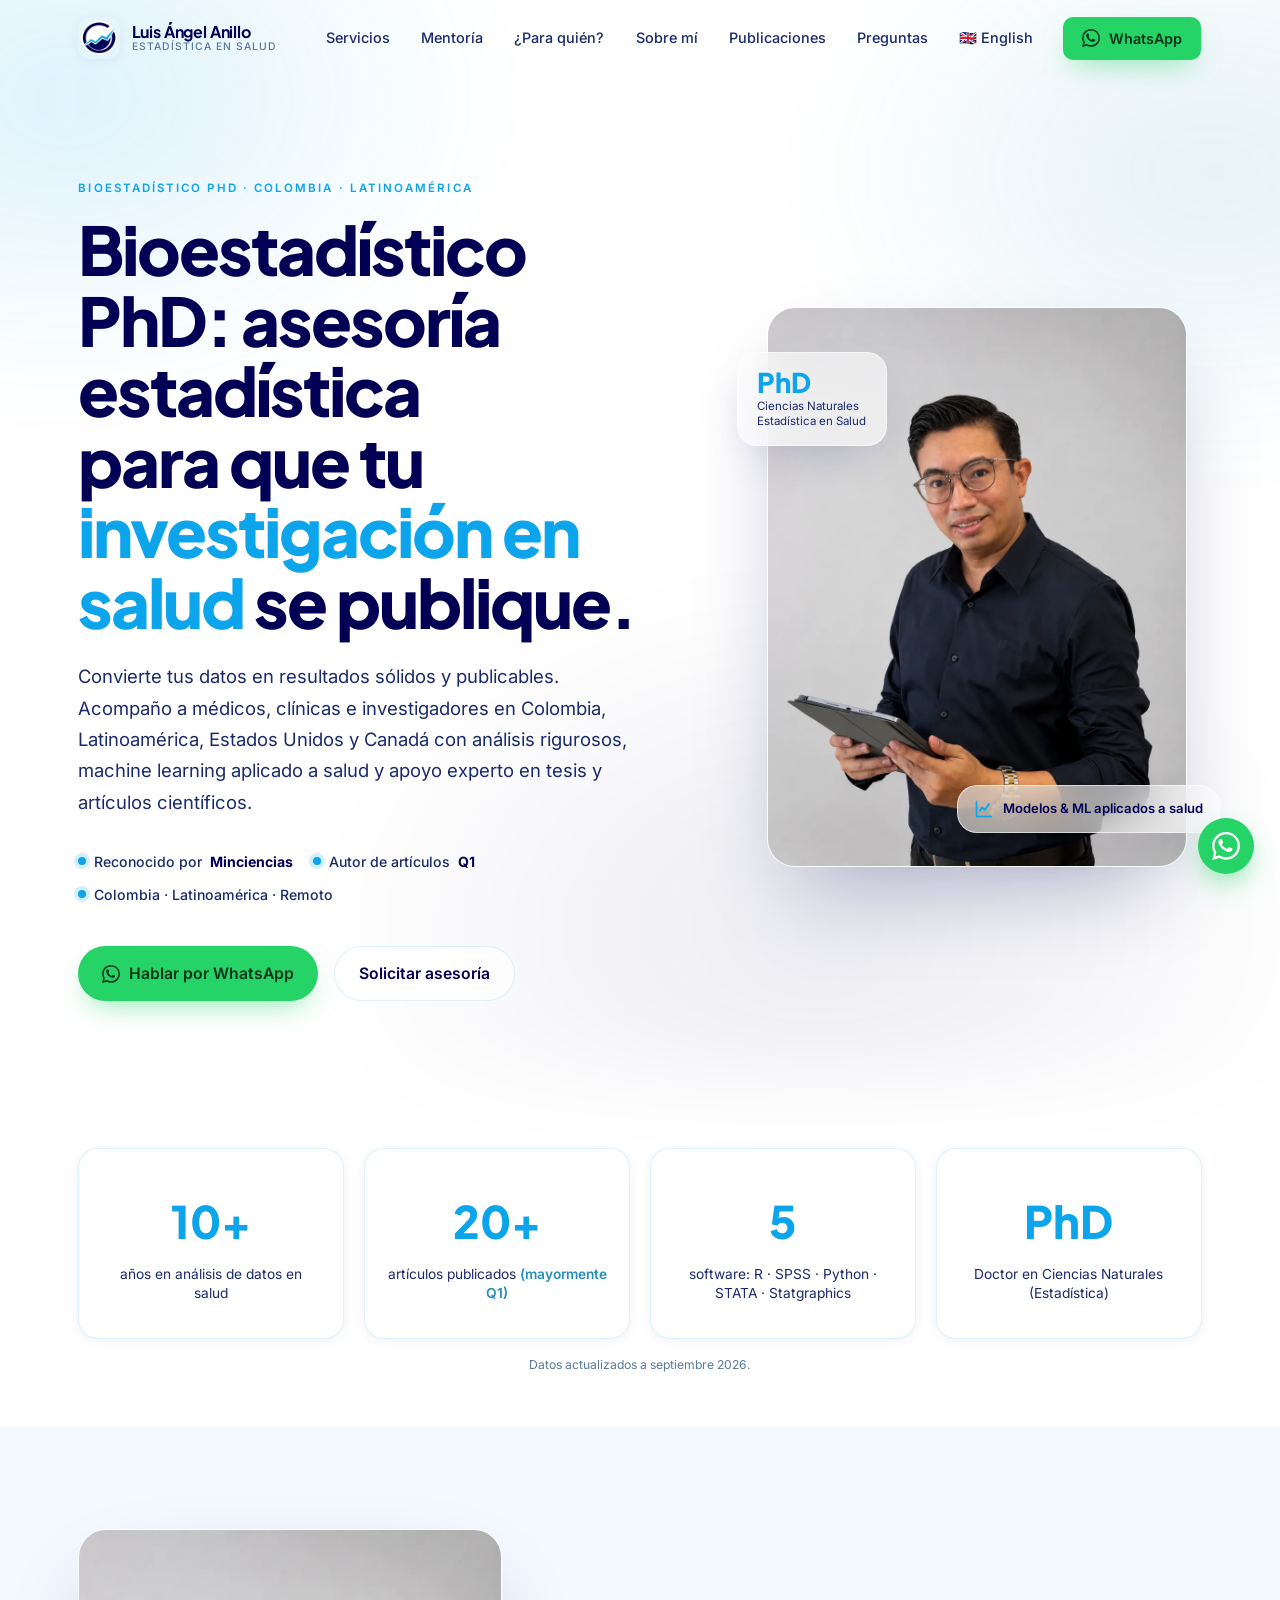
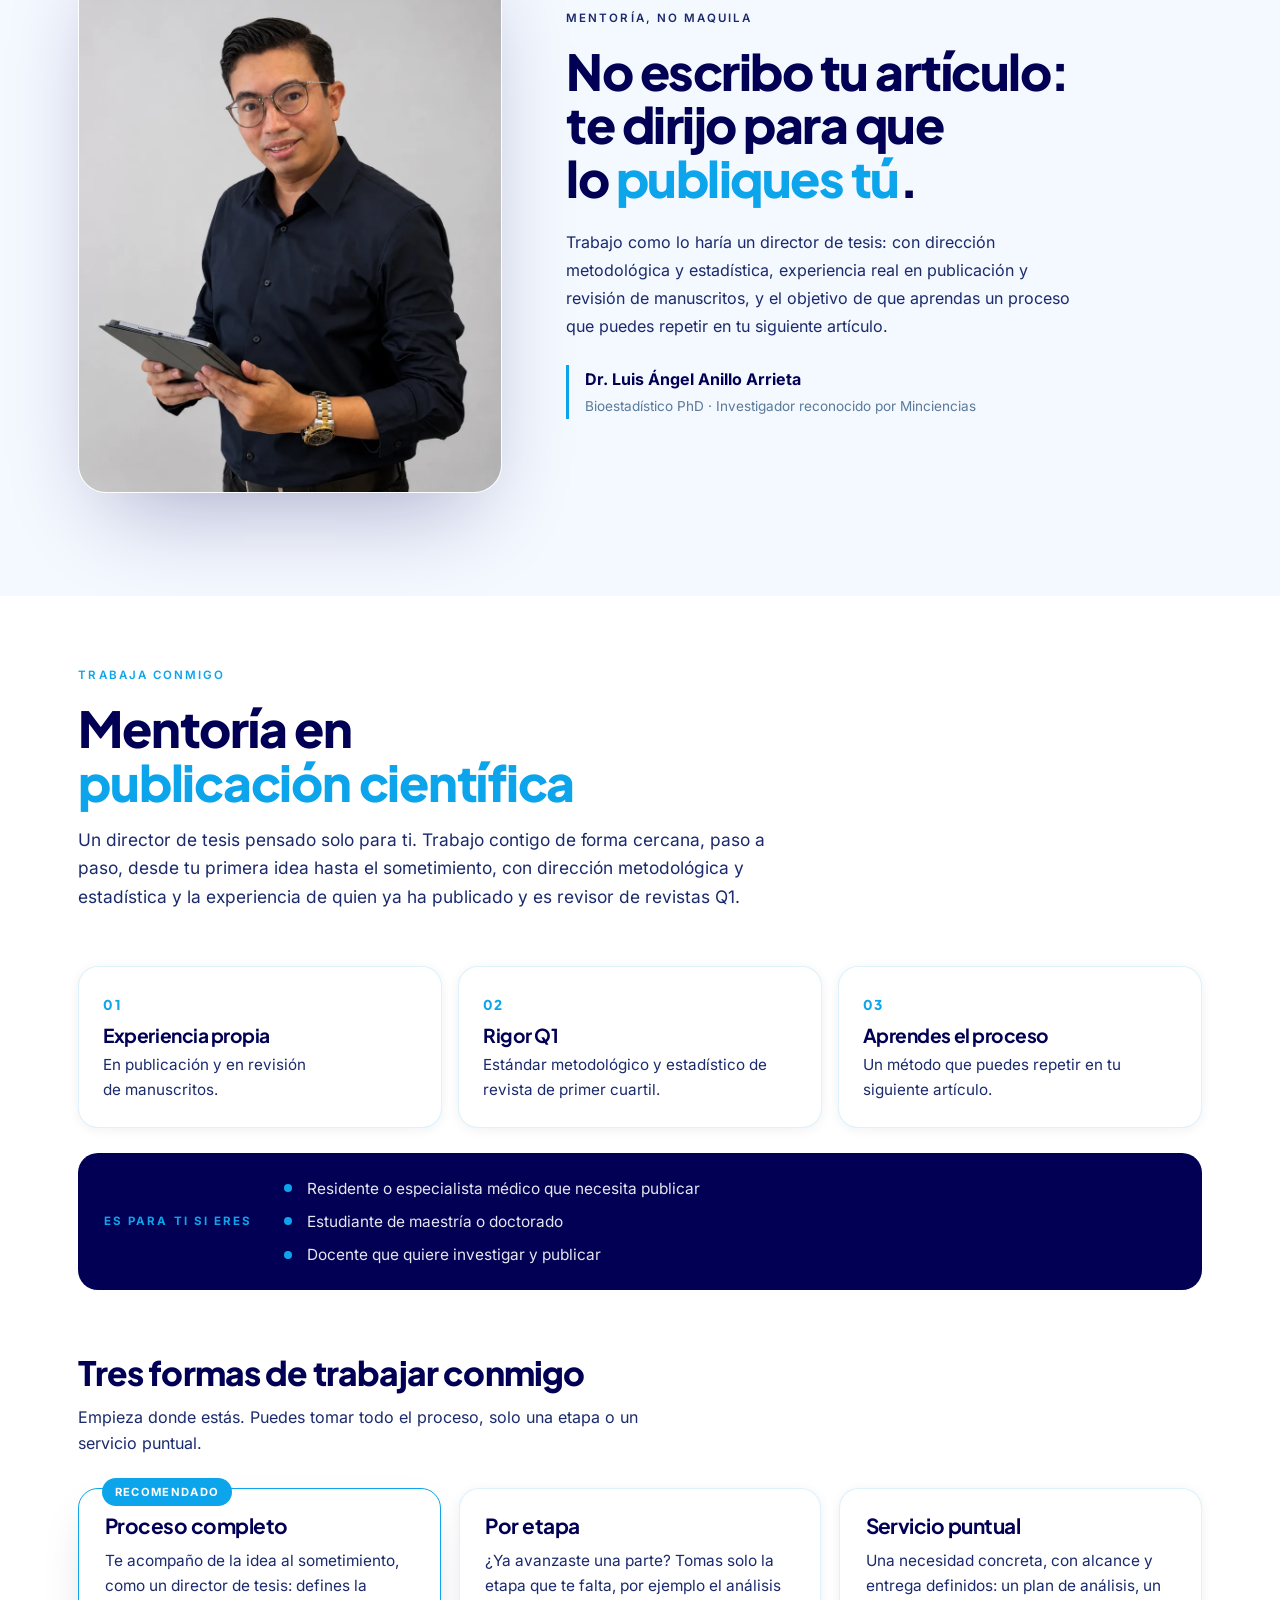
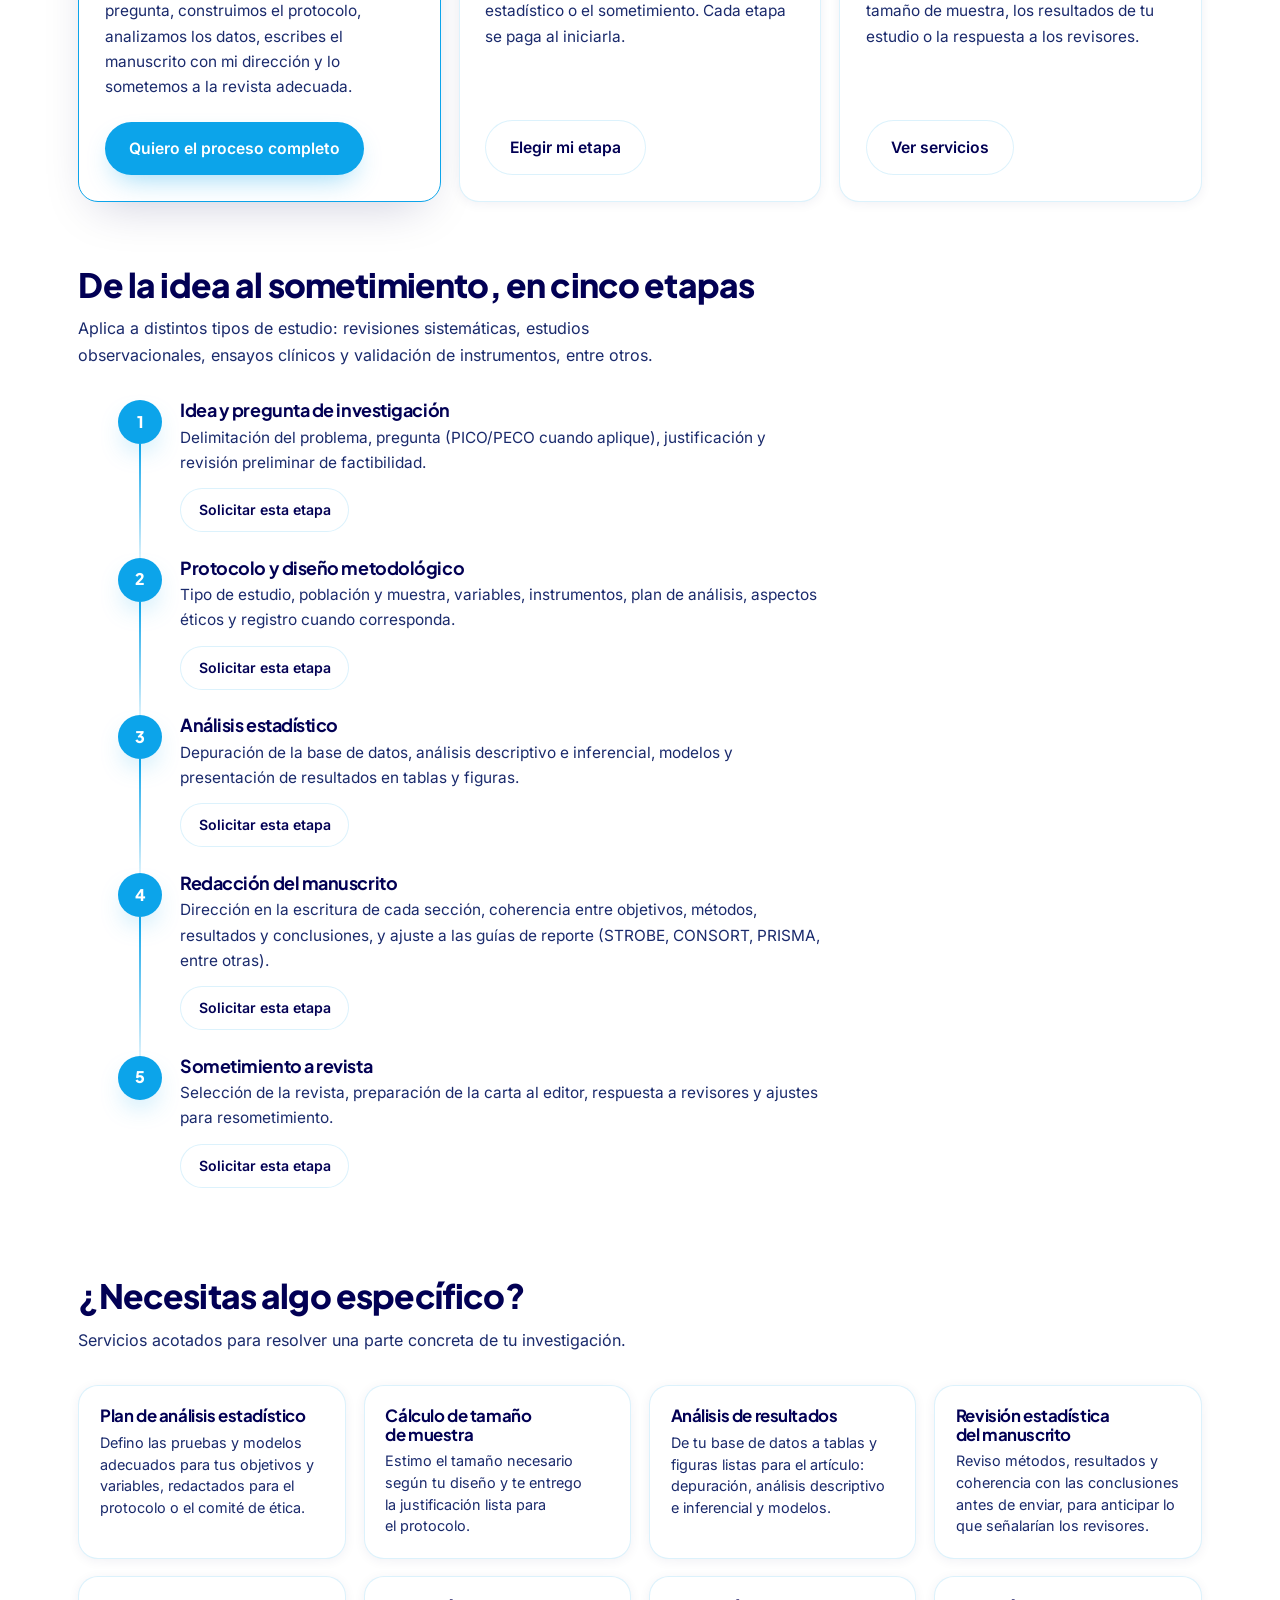
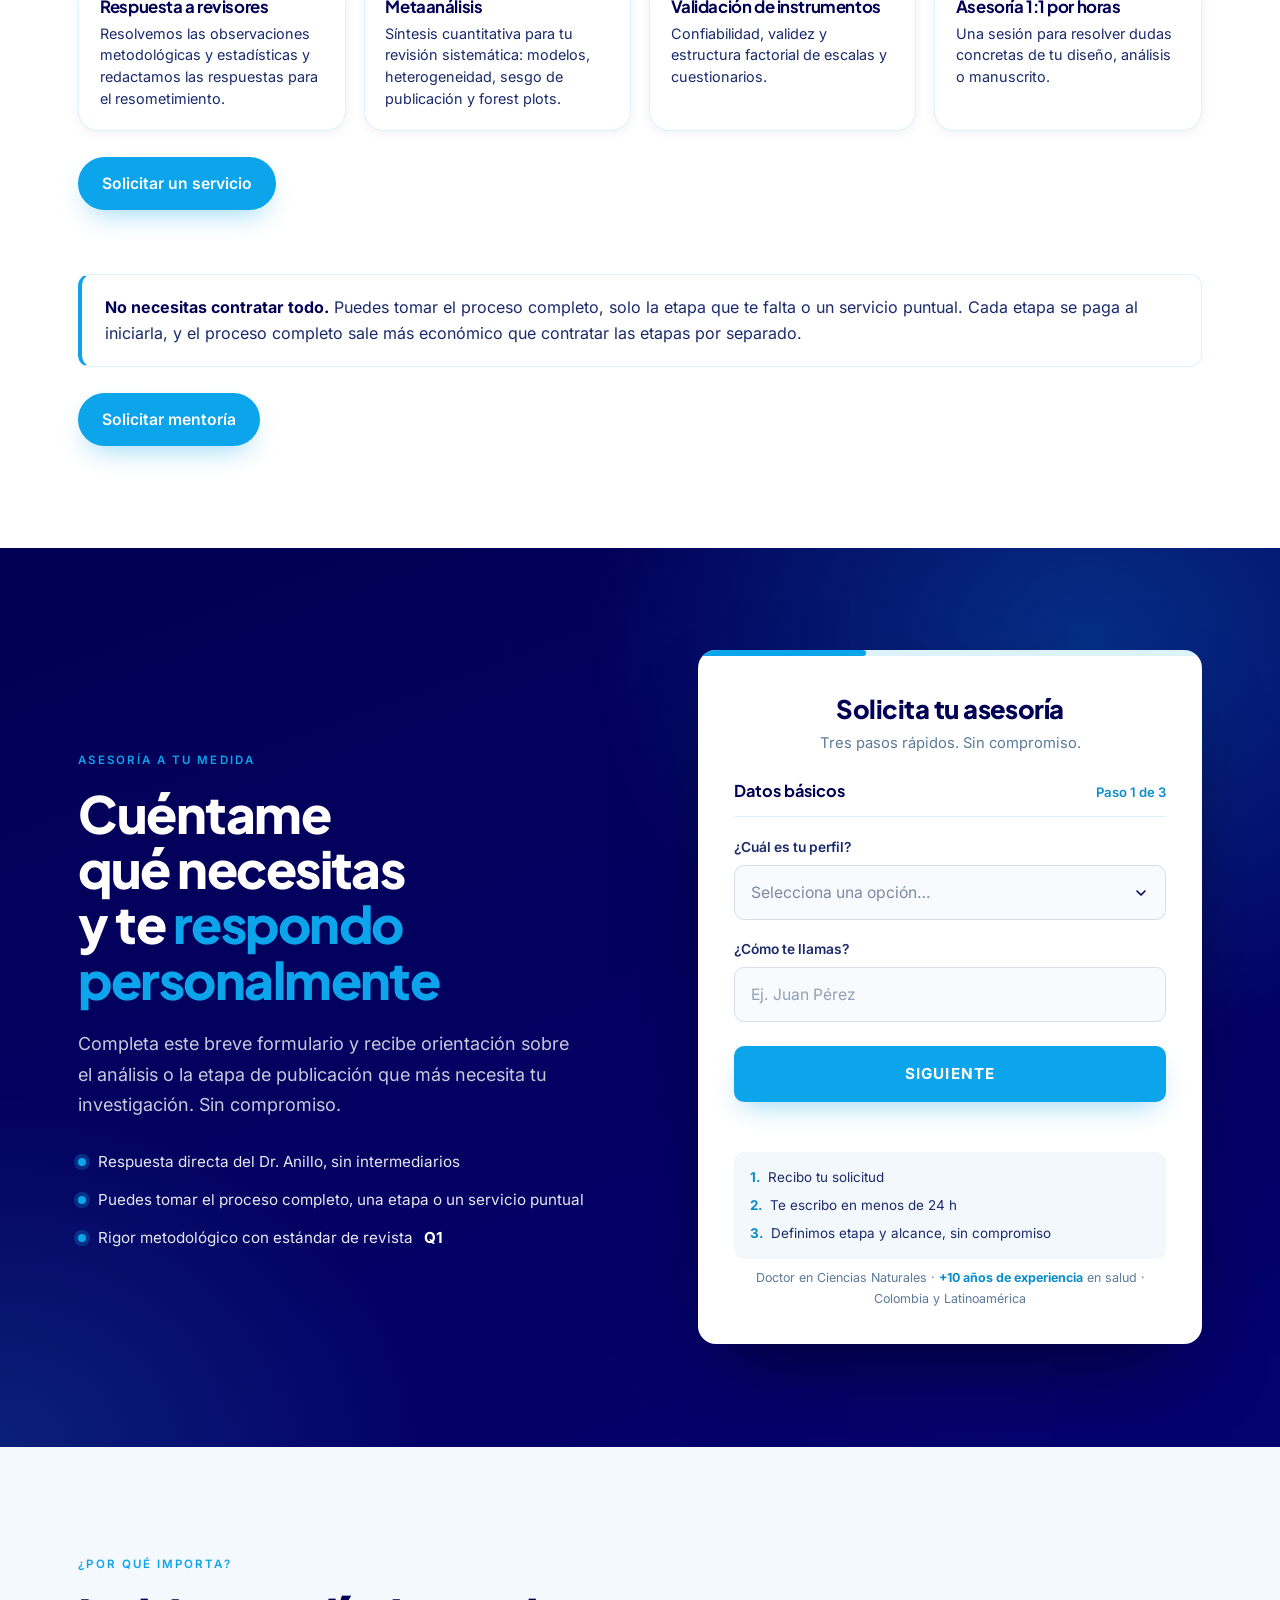
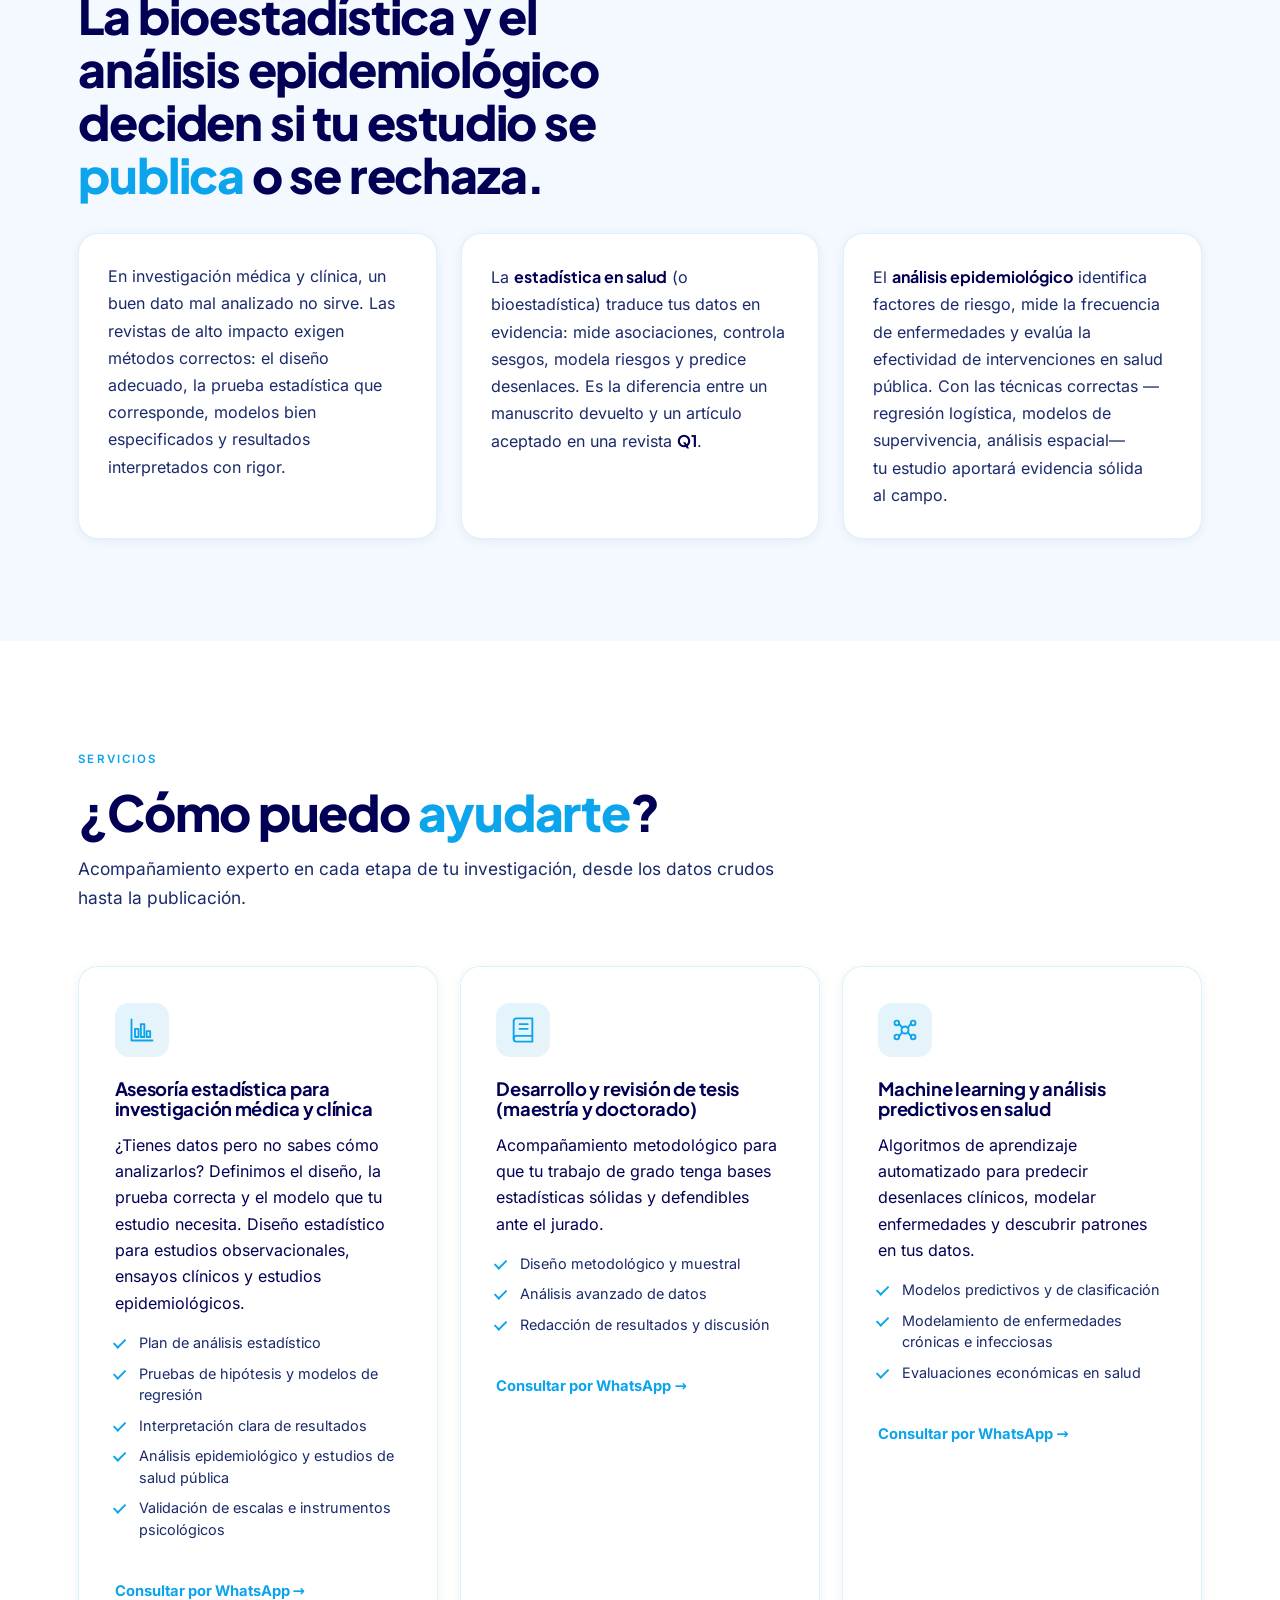
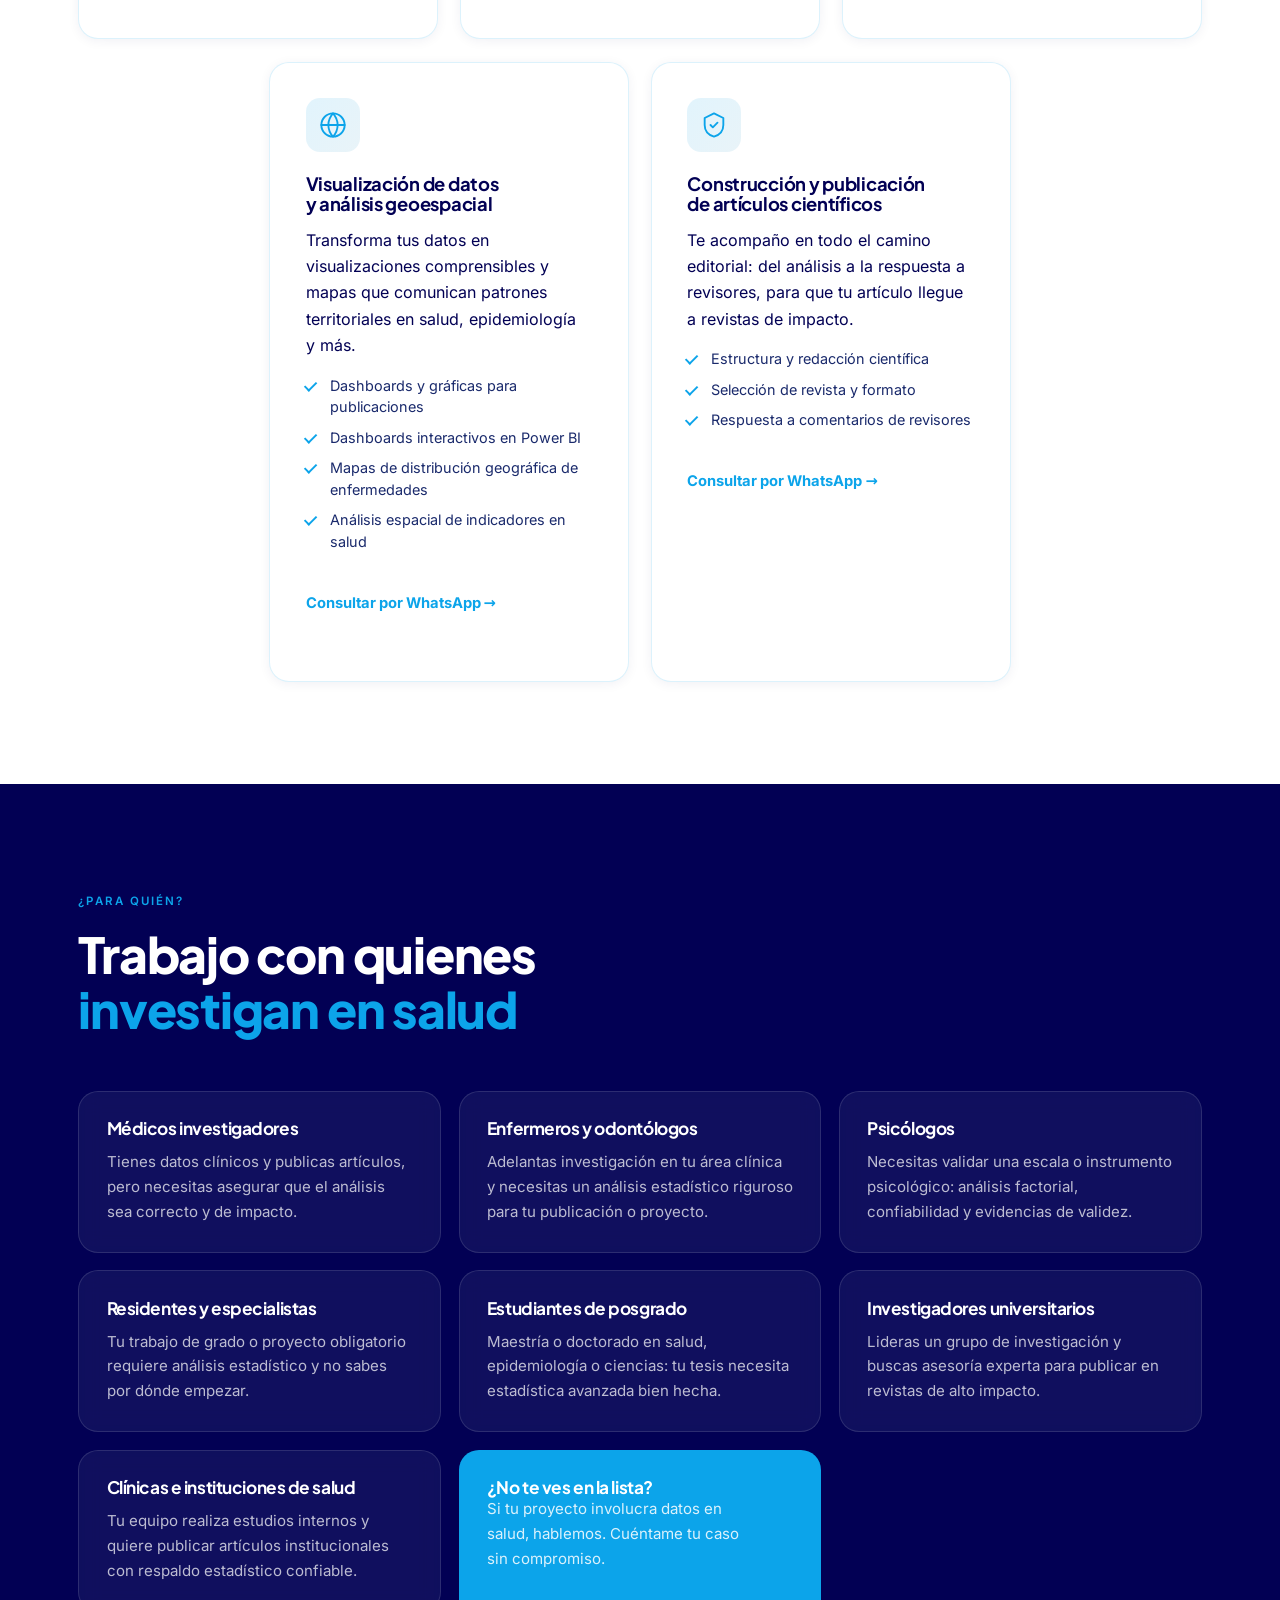
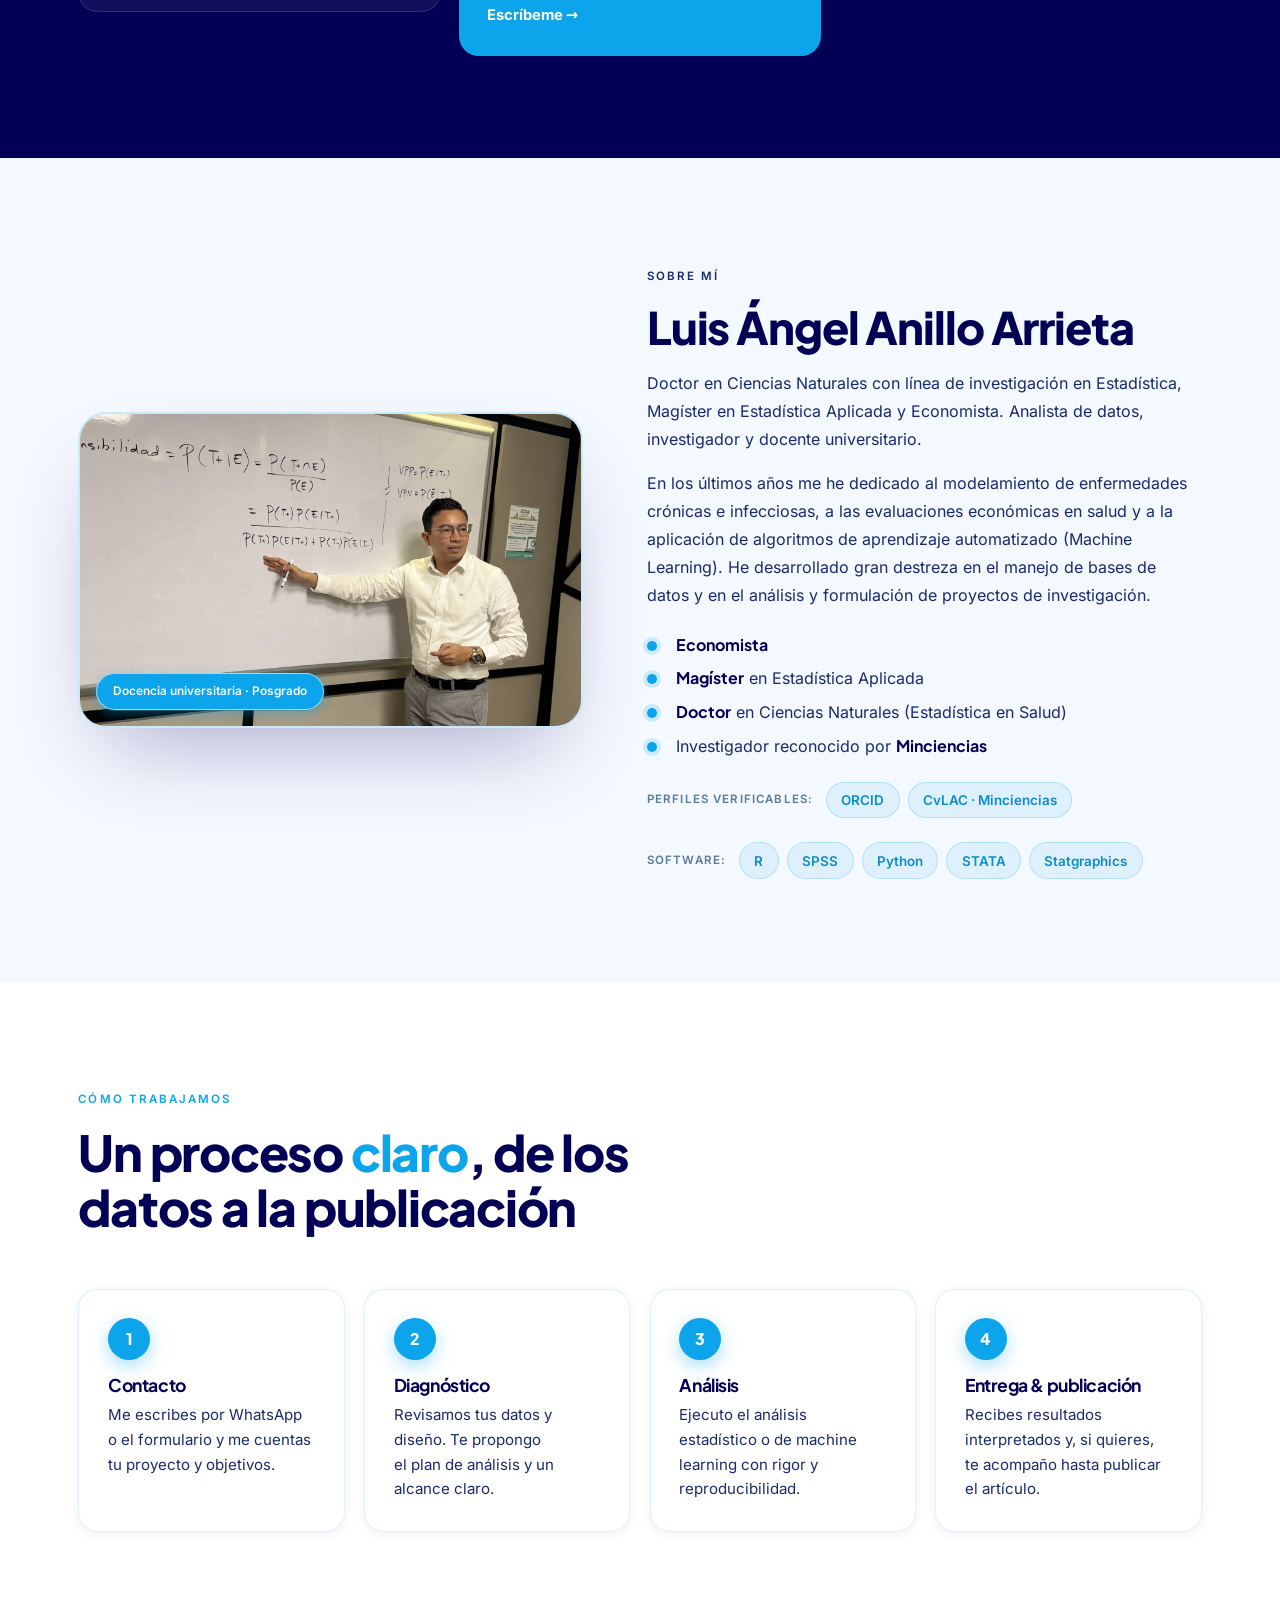
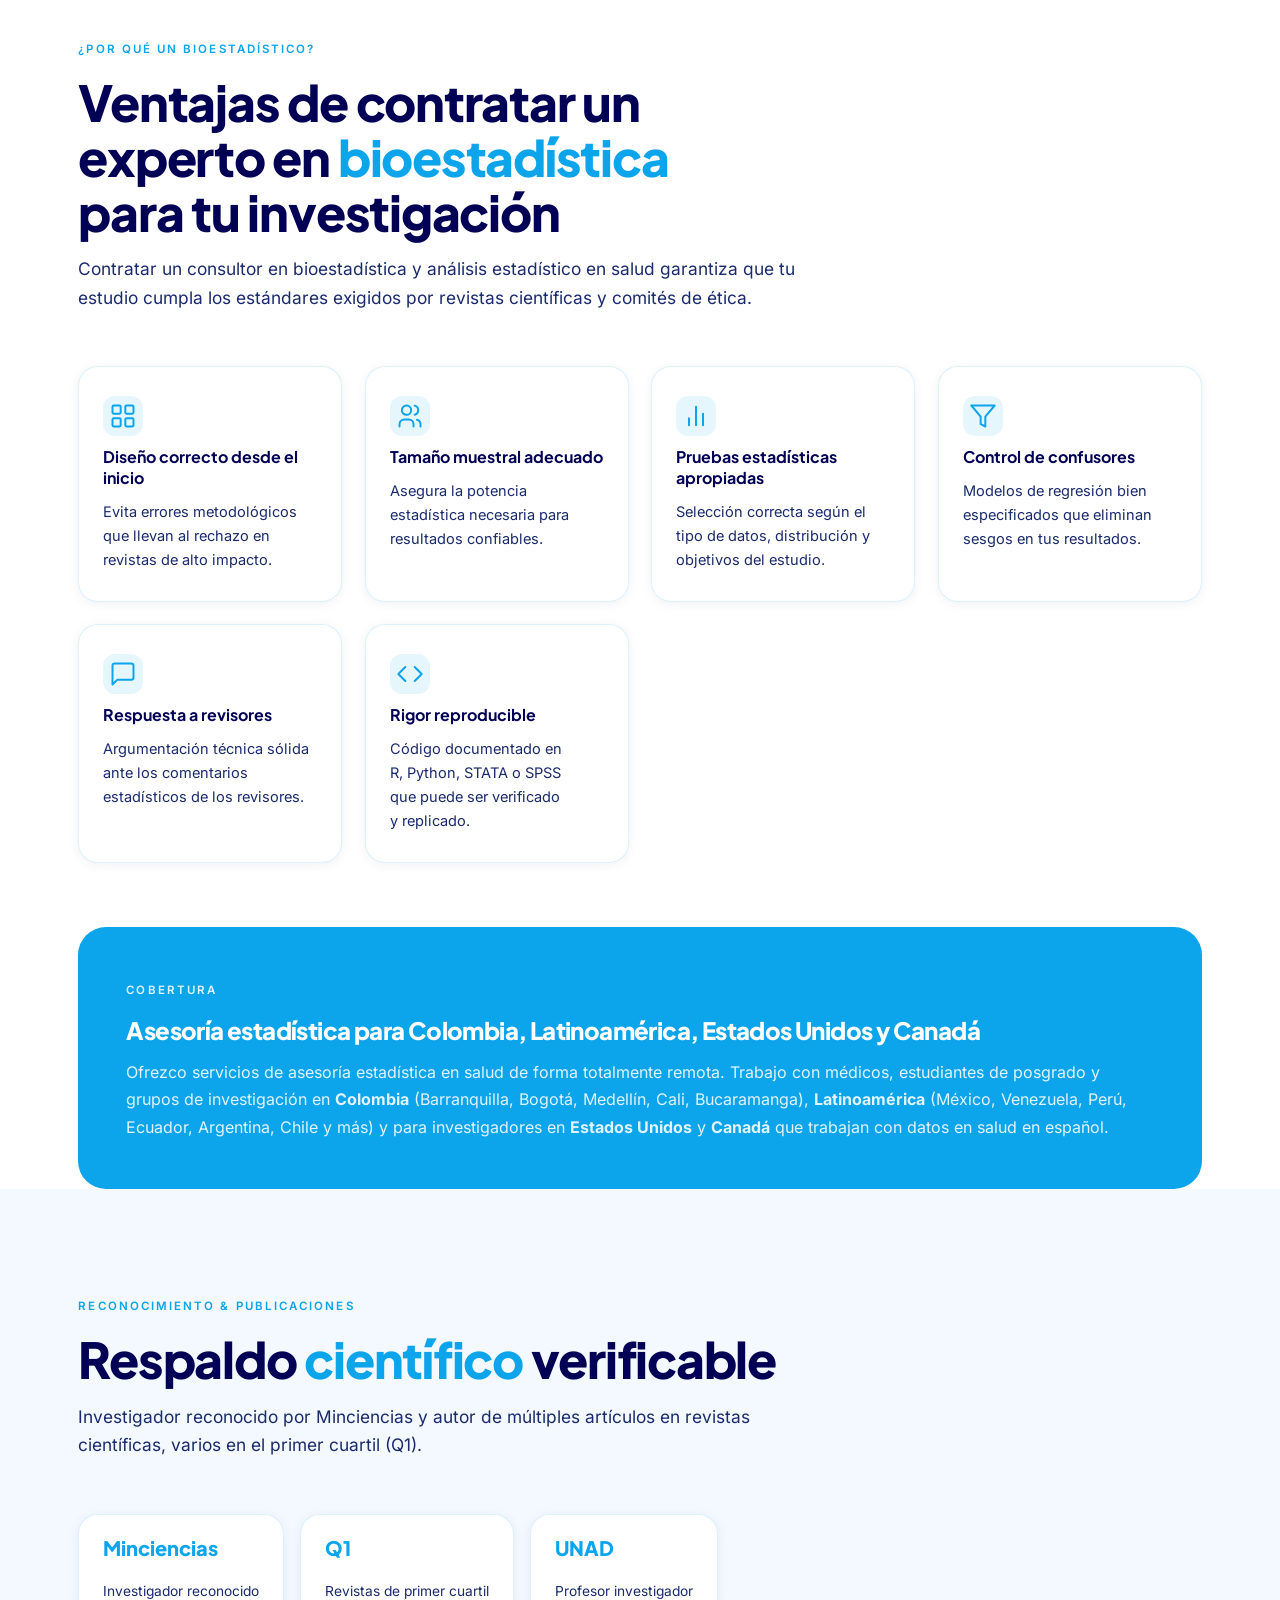
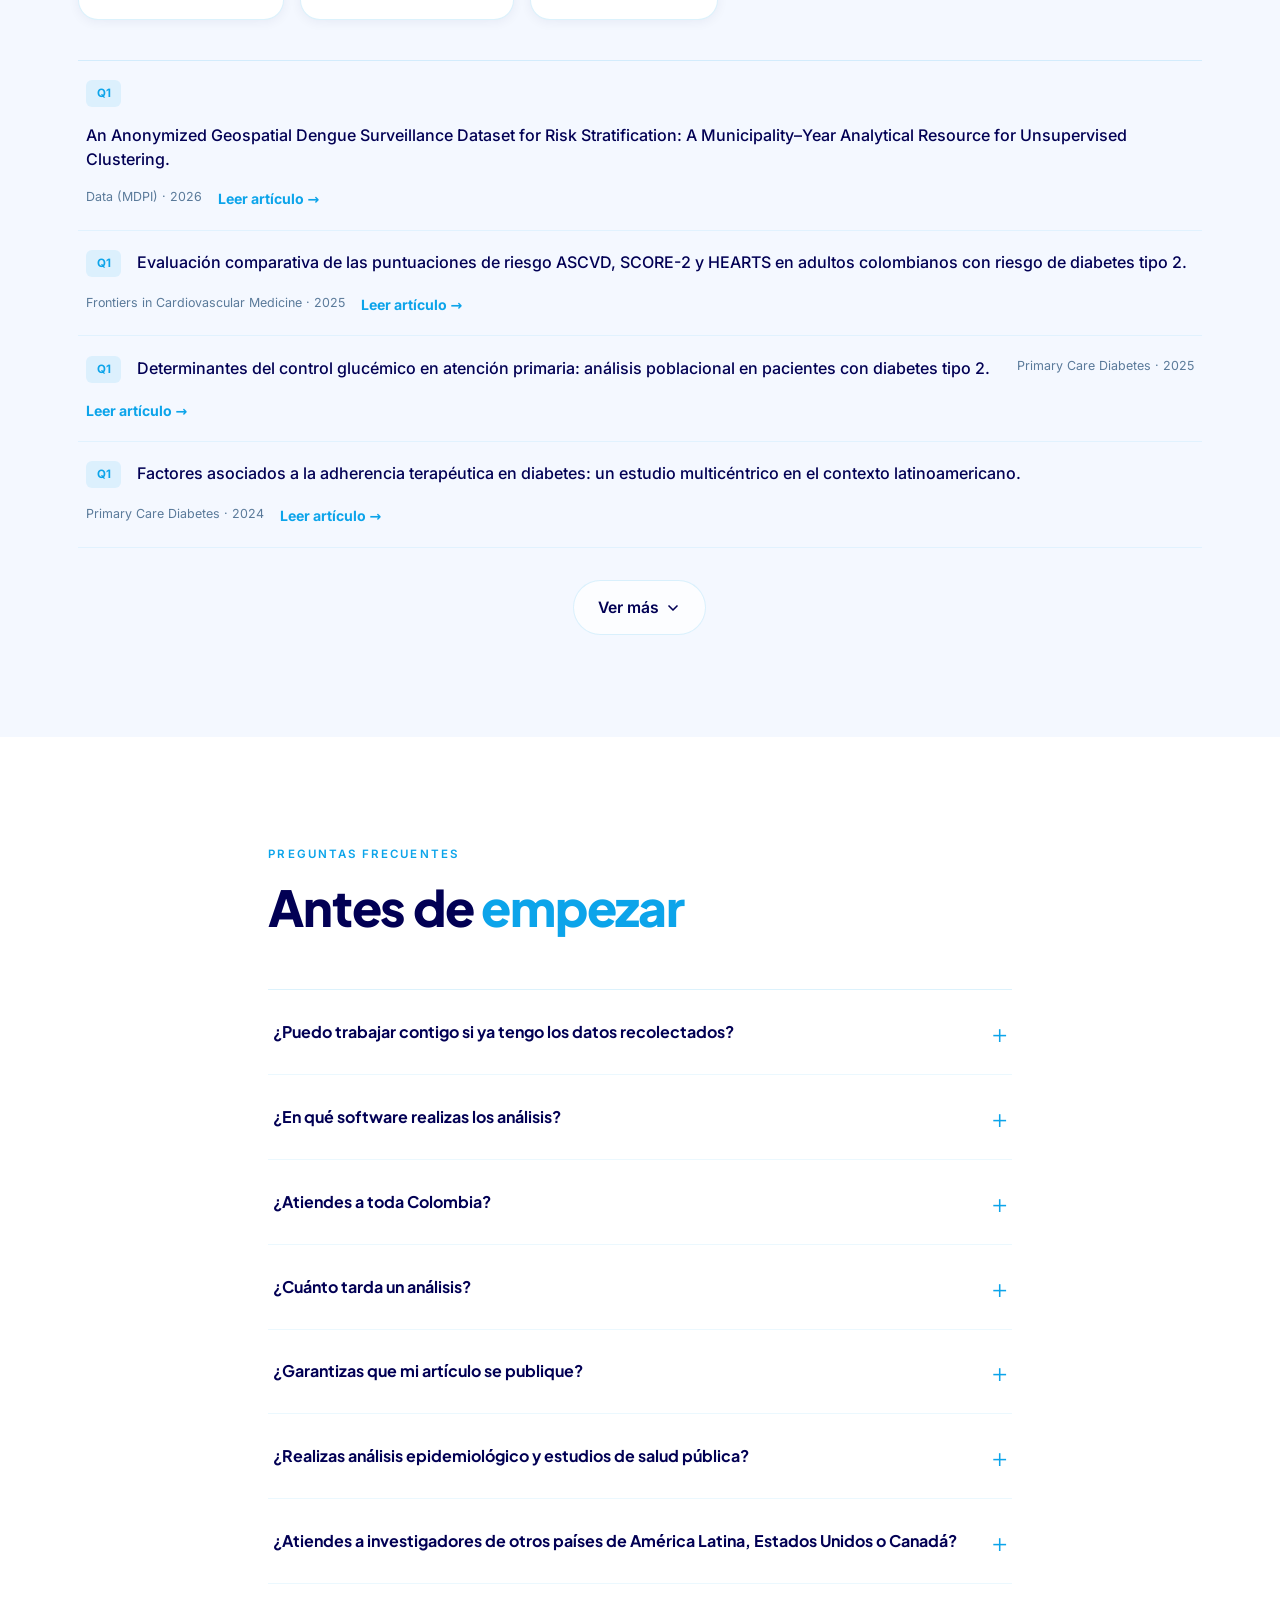
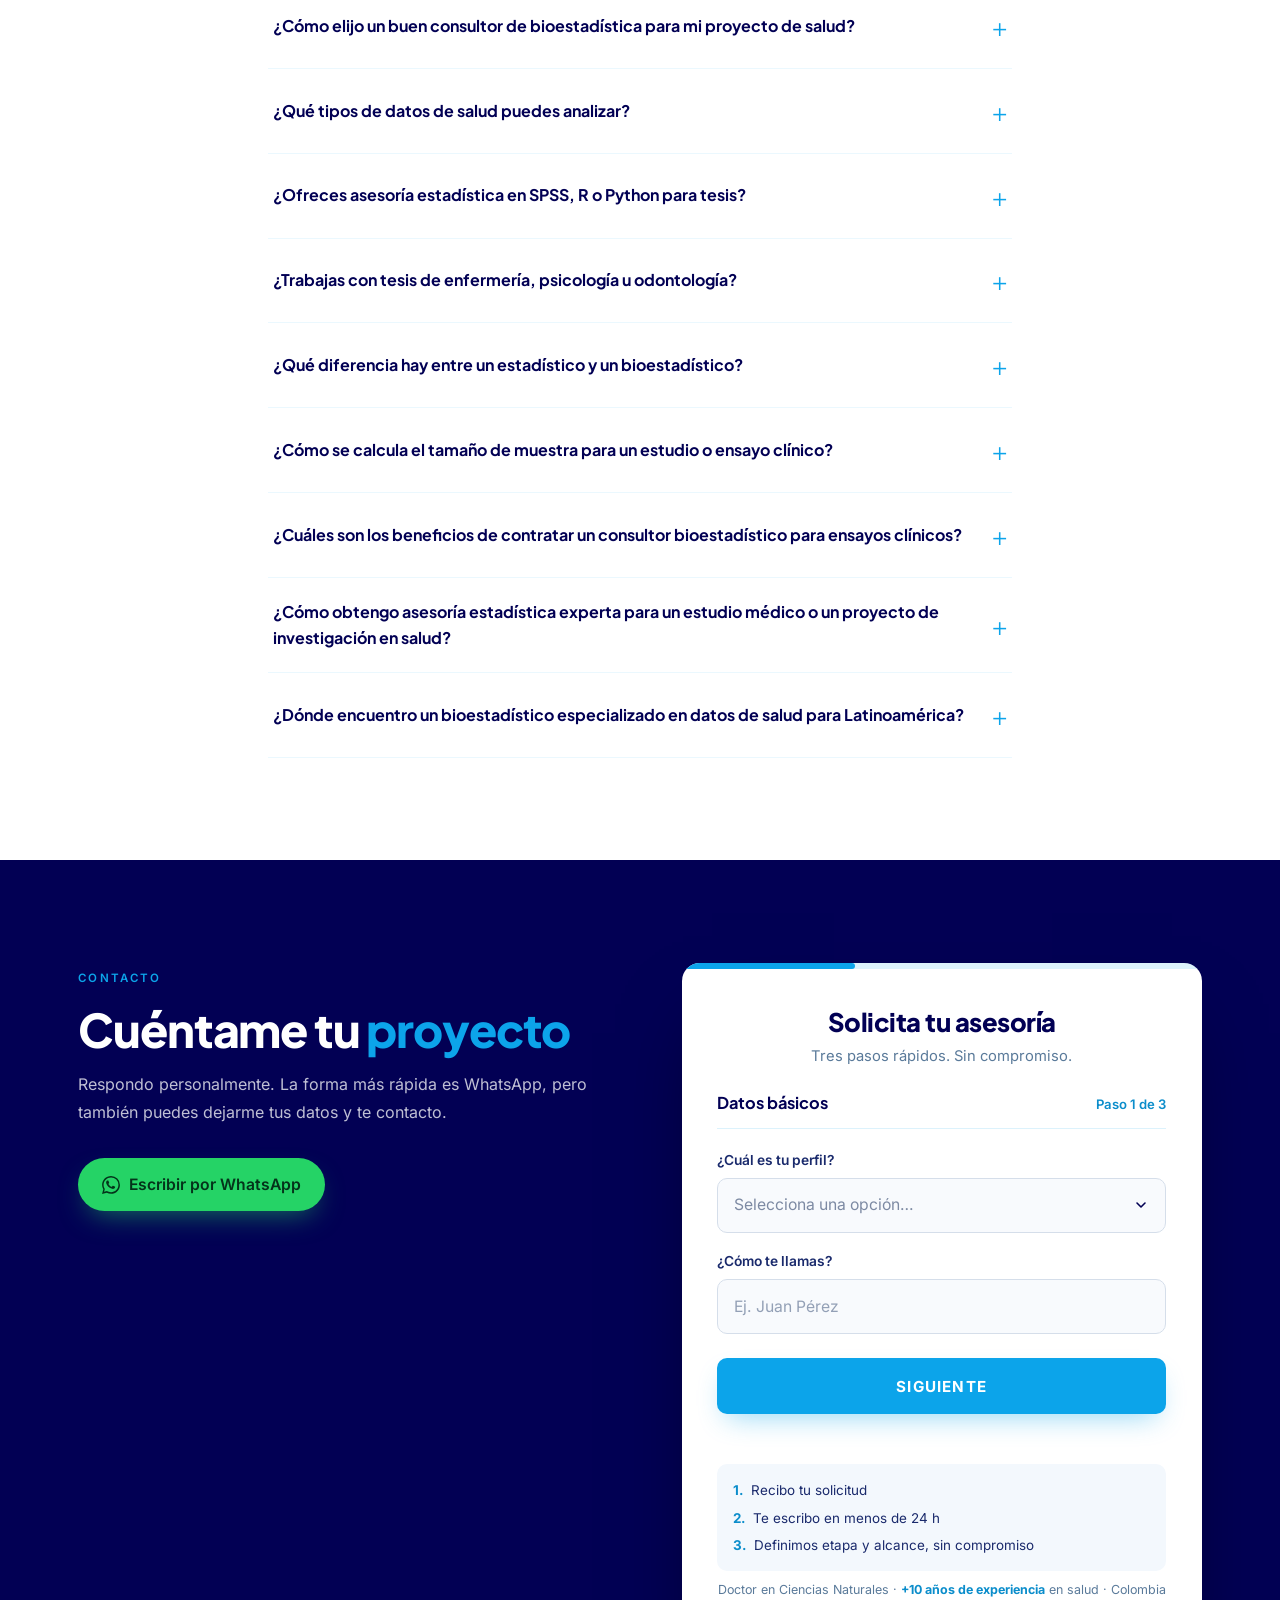
==== commit d282c914: "feat: tres formas de contratar (proceso, etapa, servicio puntual) y formulario de 3 pasos - Bloque "" ====
--- a/index.html
+++ b/index.html
@@ -18,9 +18,9 @@
     });
   </script>
 
-  <title>Asesoría Estadística en Salud | Bioestadística · Dr. Luis Ángel Anillo</title>
-  <meta name="description" content="Asesoría estadística y bioestadística para investigación en salud en Colombia y toda Latinoamérica. Dr. Luis Ángel Anillo, PhD. Análisis epidemiológico, machine learning en salud, tesis y publicación en revistas Q1." />
-  <meta name="robots" content="index, follow" />
+  <title>Asesoría Estadística en Salud | Bioestadístico PhD</title>
+  <meta name="description" content="Asesoría estadística para tu investigación en salud: análisis, tesis y artículos. Mentoría con el Dr. Luis Ángel Anillo, PhD. Sin compromiso." />
+  <meta name="robots" content="index, follow, max-snippet:-1, max-image-preview:large, max-video-preview:-1" />
   <meta name="author" content="Luis Ángel Anillo Arrieta" />
   <link rel="canonical" href="https://www.dranillostats.com/" />
   <link rel="alternate" hreflang="es-CO" href="https://www.dranillostats.com/" />
@@ -31,16 +31,17 @@
   <meta property="og:type" content="website" />
   <meta property="og:locale" content="es_CO" />
   <meta property="og:url" content="https://www.dranillostats.com/" />
-  <meta property="og:title" content="Asesoría Estadística en Salud · Bioestadística | Dr. Luis Ángel Anillo" />
+  <meta property="og:title" content="Asesoría Estadística en Salud | Bioestadístico PhD · Dr. Luis Ángel Anillo" />
   <meta property="og:description" content="Asesoría estadística experta para médicos, investigadores y estudiantes de posgrado en Colombia. Análisis de datos, machine learning en salud y publicación de artículos Q1." />
-  <meta property="og:image" content="https://www.dranillostats.com/assets/img/foto-hero.jpg" />
-  <meta property="og:image:width" content="900" />
-  <meta property="og:image:height" content="1200" />
+  <meta property="og:image" content="https://www.dranillostats.com/assets/img/og-anillo.jpg" />
+  <meta property="og:image:width" content="1200" />
+  <meta property="og:image:height" content="630" />
+  <meta property="og:image:alt" content="Dr. Luis Ángel Anillo, bioestadístico PhD: asesoría estadística para que tu investigación en salud se publique" />
   <meta property="og:image:type" content="image/jpeg" />
   <meta name="twitter:card" content="summary_large_image" />
   <meta name="twitter:title" content="Asesoría Estadística en Salud · Bioestadística | Dr. Luis Ángel Anillo" />
   <meta name="twitter:description" content="Asesoría estadística para investigación médica en Colombia. Reconocido por Minciencias. Machine learning en salud, tesis y artículos Q1." />
-  <meta name="twitter:image" content="https://www.dranillostats.com/assets/img/foto-hero.jpg" />
+  <meta name="twitter:image" content="https://www.dranillostats.com/assets/img/og-anillo.jpg" />
 
   <meta name="theme-color" content="#0CA4EA" />
   <link rel="icon" href="assets/img/logo-anillo.png" type="image/png" />
@@ -52,7 +53,7 @@
   <!-- Hero image priority -->
   <link rel="preload" as="image" href="assets/img/foto-hero.webp" type="image/webp" fetchpriority="high" />
 
-  <link rel="preload" as="style" href="styles.css?v=20260820" />
+  <link rel="preload" as="style" href="styles.css?v=20261001" />
   <style>
 @font-face {
   font-family: 'Inter';
@@ -374,8 +375,8 @@
   .hero-float-card, .hero-float-chip { animation: none; }
 }
   </style>
-  <link rel="stylesheet" href="styles.css?v=20260820" media="print" onload="this.media='all'" />
-  <noscript><link rel="stylesheet" href="styles.css?v=20260820" /></noscript>
+  <link rel="stylesheet" href="styles.css?v=20261001" media="print" onload="this.media='all'" />
+  <noscript><link rel="stylesheet" href="styles.css?v=20261001" /></noscript>
 
   <!-- SEO: structured data -->
   <script type="application/ld+json">
@@ -393,15 +394,42 @@
         "image": "https://www.dranillostats.com/assets/img/foto-hero.jpg",
         "serviceType": "Biostatistics and Statistical Health Consulting",
         "areaServed": [
-          { "@type": "Country", "name": "Colombia" },
-          { "@type": "Country", "name": "United States" },
-          { "@type": "Country", "name": "Canada" },
-          { "@type": "Place", "name": "América Latina" },
-          { "@type": "City", "name": "Barranquilla" },
-          { "@type": "City", "name": "Bogotá" },
-          { "@type": "City", "name": "Medellín" },
-          { "@type": "City", "name": "Cali" },
-          { "@type": "City", "name": "Bucaramanga" }
+          {
+            "@type": "Country",
+            "name": "Colombia"
+          },
+          {
+            "@type": "Country",
+            "name": "United States"
+          },
+          {
+            "@type": "Country",
+            "name": "Canada"
+          },
+          {
+            "@type": "Place",
+            "name": "América Latina"
+          },
+          {
+            "@type": "City",
+            "name": "Barranquilla"
+          },
+          {
+            "@type": "City",
+            "name": "Bogotá"
+          },
+          {
+            "@type": "City",
+            "name": "Medellín"
+          },
+          {
+            "@type": "City",
+            "name": "Cali"
+          },
+          {
+            "@type": "City",
+            "name": "Bucaramanga"
+          }
         ],
         "sameAs": [
           "https://www.instagram.com/dranillo_stats/",
@@ -411,14 +439,64 @@
           "@type": "OfferCatalog",
           "name": "Servicios de Asesoría Estadística en Salud",
           "itemListElement": [
-            { "@type": "Offer", "itemOffered": { "@type": "Service", "name": "Asesoría estadística para investigación médica y clínica", "description": "Diseño estadístico para estudios observacionales, ensayos clínicos y estudios epidemiológicos. Plan de análisis, pruebas de hipótesis y modelos de regresión." } },
-            { "@type": "Offer", "itemOffered": { "@type": "Service", "name": "Desarrollo y revisión de tesis de maestría y doctorado", "description": "Acompañamiento metodológico, análisis avanzado y redacción de resultados para trabajos de grado en salud." } },
-            { "@type": "Offer", "itemOffered": { "@type": "Service", "name": "Machine learning y análisis predictivos en salud", "description": "Modelos predictivos y de clasificación, modelamiento de enfermedades crónicas e infecciosas, evaluaciones económicas en salud." } },
-            { "@type": "Offer", "itemOffered": { "@type": "Service", "name": "Visualización de datos y análisis geoespacial", "description": "Dashboards, gráficas para publicaciones científicas, mapas de distribución de enfermedades y análisis espacial de indicadores en salud." } },
-            { "@type": "Offer", "itemOffered": { "@type": "Service", "name": "Construcción y publicación de artículos científicos", "description": "Acompañamiento editorial completo: estructura, selección de revista, respuesta a revisores y publicación en revistas Q1." } }
+            {
+              "@type": "Offer",
+              "itemOffered": {
+                "@type": "Service",
+                "name": "Mentoría en publicación científica",
+                "serviceType": "Dirección metodológica y estadística para publicar en revistas científicas",
+                "description": "Acompañamiento en cinco etapas: idea y pregunta de investigación, protocolo y diseño metodológico, análisis estadístico, redacción del manuscrito y sometimiento a revista. Se puede contratar una etapa o el proceso completo.",
+                "audience": {
+                  "@type": "Audience",
+                  "audienceType": "Residentes, especialistas médicos, estudiantes de maestría y doctorado, y docentes investigadores"
+                }
+              }
+            },
+            {
+              "@type": "Offer",
+              "itemOffered": {
+                "@type": "Service",
+                "name": "Asesoría estadística para investigación médica y clínica",
+                "description": "Diseño estadístico para estudios observacionales, ensayos clínicos y estudios epidemiológicos. Plan de análisis, pruebas de hipótesis y modelos de regresión."
+              }
+            },
+            {
+              "@type": "Offer",
+              "itemOffered": {
+                "@type": "Service",
+                "name": "Desarrollo y revisión de tesis de maestría y doctorado",
+                "description": "Acompañamiento metodológico, análisis avanzado y redacción de resultados para trabajos de grado en salud."
+              }
+            },
+            {
+              "@type": "Offer",
+              "itemOffered": {
+                "@type": "Service",
+                "name": "Machine learning y análisis predictivos en salud",
+                "description": "Modelos predictivos y de clasificación, modelamiento de enfermedades crónicas e infecciosas, evaluaciones económicas en salud."
+              }
+            },
+            {
+              "@type": "Offer",
+              "itemOffered": {
+                "@type": "Service",
+                "name": "Visualización de datos y análisis geoespacial",
+                "description": "Dashboards, gráficas para publicaciones científicas, mapas de distribución de enfermedades y análisis espacial de indicadores en salud."
+              }
+            },
+            {
+              "@type": "Offer",
+              "itemOffered": {
+                "@type": "Service",
+                "name": "Construcción y publicación de artículos científicos",
+                "description": "Acompañamiento editorial completo: estructura, selección de revista, respuesta a revisores y publicación en revistas Q1."
+              }
+            }
           ]
         },
-        "provider": { "@id": "https://www.dranillostats.com/#person" }
+        "provider": {
+          "@id": "https://www.dranillostats.com/#person"
+        }
       },
       {
         "@type": "Person",
@@ -445,23 +523,71 @@
           "name": "UNAD",
           "sameAs": "https://www.unad.edu.co/"
         },
-        "address": { "@type": "PostalAddress", "addressLocality": "Barranquilla", "addressCountry": "CO" },
-        "knowsAbout": ["Bioestadística", "Estadística en salud", "Análisis epidemiológico", "Machine learning en salud", "Evaluación económica en salud", "Modelamiento de enfermedades crónicas e infecciosas", "Análisis de datos", "Visualización de datos", "Análisis geoespacial", "R", "Python", "SPSS", "STATA", "Statgraphics"],
+        "address": {
+          "@type": "PostalAddress",
+          "addressLocality": "Barranquilla",
+          "addressCountry": "CO"
+        },
+        "knowsAbout": [
+          "Bioestadística",
+          "Estadística en salud",
+          "Análisis epidemiológico",
+          "Machine learning en salud",
+          "Evaluación económica en salud",
+          "Modelamiento de enfermedades crónicas e infecciosas",
+          "Análisis de datos",
+          "Visualización de datos",
+          "Análisis geoespacial",
+          "R",
+          "Python",
+          "SPSS",
+          "STATA",
+          "Statgraphics"
+        ],
         "knowsLanguage": [
-          { "@type": "Language", "name": "Spanish" },
-          { "@type": "Language", "name": "English" }
+          {
+            "@type": "Language",
+            "name": "Spanish"
+          },
+          {
+            "@type": "Language",
+            "name": "English"
+          }
         ],
         "honorificPrefix": "Dr.",
-        "description": "Bioestadístico colombiano con doctorado en Ciencias Naturales (Estadística en Salud), investigador reconocido por Minciencias Colombia y Profesor Investigador en la UNAD. Más de 10 años de experiencia en análisis de datos en salud y más de 20 publicaciones en revistas de primer cuartil (Q1) incluyendo Frontiers in Cardiovascular Medicine, Primary Care Diabetes y PLOS ONE.",
-        "nationality": { "@type": "Country", "name": "Colombia" },
+        "description": "Bioestadístico colombiano con doctorado en Ciencias Naturales (Estadística en Salud), investigador reconocido por Minciencias Colombia y Profesor Investigador en la UNAD. Más de 10 años de experiencia en análisis de datos en salud y más de 20 artículos científicos, mayormente en revistas de primer cuartil (Q1), incluyendo Frontiers in Cardiovascular Medicine, Primary Care Diabetes y PLOS ONE.",
+        "nationality": {
+          "@type": "Country",
+          "name": "Colombia"
+        },
         "memberOf": [
-          { "@type": "Organization", "name": "Minciencias", "sameAs": "https://minciencias.gov.co/" },
-          { "@type": "CollegeOrUniversity", "name": "UNAD", "sameAs": "https://www.unad.edu.co/" }
+          {
+            "@type": "Organization",
+            "name": "Minciencias",
+            "sameAs": "https://minciencias.gov.co/"
+          },
+          {
+            "@type": "CollegeOrUniversity",
+            "name": "UNAD",
+            "sameAs": "https://www.unad.edu.co/"
+          }
         ],
         "hasCredential": [
-          { "@type": "EducationalOccupationalCredential", "credentialCategory": "degree", "name": "Doctor en Ciencias Naturales (Estadística en Salud)" },
-          { "@type": "EducationalOccupationalCredential", "credentialCategory": "degree", "name": "Magíster en Estadística Aplicada" },
-          { "@type": "EducationalOccupationalCredential", "credentialCategory": "degree", "name": "Economista" }
+          {
+            "@type": "EducationalOccupationalCredential",
+            "credentialCategory": "degree",
+            "name": "Doctor en Ciencias Naturales (Estadística en Salud)"
+          },
+          {
+            "@type": "EducationalOccupationalCredential",
+            "credentialCategory": "degree",
+            "name": "Magíster en Estadística Aplicada"
+          },
+          {
+            "@type": "EducationalOccupationalCredential",
+            "credentialCategory": "degree",
+            "name": "Economista"
+          }
         ]
       },
       {
@@ -470,8 +596,10 @@
         "url": "https://www.dranillostats.com/",
         "name": "Luis Ángel Anillo · Asesoría Estadística en Salud",
         "inLanguage": "es-CO",
-        "author": { "@id": "https://www.dranillostats.com/#person" },
-        "dateModified": "2026-08-21"
+        "author": {
+          "@id": "https://www.dranillostats.com/#person"
+        },
+        "dateModified": "2026-09-25"
       },
       {
         "@type": "FAQPage",
@@ -480,127 +608,255 @@
           {
             "@type": "Question",
             "name": "¿Puedo trabajar contigo si ya tengo los datos recolectados?",
-            "acceptedAnswer": { "@type": "Answer", "text": "Sí. Trabajo tanto desde el diseño del estudio como con bases de datos ya recolectadas. Reviso la calidad de los datos y propongo el análisis adecuado." }
+            "acceptedAnswer": {
+              "@type": "Answer",
+              "text": "Sí. Trabajo tanto desde el diseño del estudio como con bases de datos ya recolectadas. Reviso la calidad de los datos y propongo el análisis adecuado."
+            }
           },
           {
             "@type": "Question",
             "name": "¿En qué software realizas los análisis?",
-            "acceptedAnswer": { "@type": "Answer", "text": "Según lo que necesites: R, SPSS, Python, STATA o Statgraphics. Te entrego resultados reproducibles y, si lo deseas, el código documentado." }
+            "acceptedAnswer": {
+              "@type": "Answer",
+              "text": "Según lo que necesites: R, SPSS, Python, STATA o Statgraphics. Te entrego resultados reproducibles y, si lo deseas, el código documentado."
+            }
           },
           {
             "@type": "Question",
             "name": "¿Atiendes a toda Colombia?",
-            "acceptedAnswer": { "@type": "Answer", "text": "Sí. Trabajo de forma remota con investigadores, clínicas y estudiantes de Bogotá, Medellín, Cali, Barranquilla, Bucaramanga y todo el país." }
+            "acceptedAnswer": {
+              "@type": "Answer",
+              "text": "Sí. Trabajo de forma remota con investigadores, clínicas y estudiantes de Bogotá, Medellín, Cali, Barranquilla, Bucaramanga y todo el país."
+            }
           },
           {
             "@type": "Question",
             "name": "¿Cuánto tarda un análisis?",
-            "acceptedAnswer": { "@type": "Answer", "text": "Depende del alcance. Tras revisar tu proyecto te doy un tiempo estimado claro antes de empezar, sin sorpresas." }
+            "acceptedAnswer": {
+              "@type": "Answer",
+              "text": "Depende del alcance. Tras revisar tu proyecto te doy un tiempo estimado claro antes de empezar, sin sorpresas."
+            }
           },
           {
             "@type": "Question",
             "name": "¿Garantizas que mi artículo se publique?",
-            "acceptedAnswer": { "@type": "Answer", "text": "¡Ojalá pudiera prometértelo! La realidad es que la aceptación depende de cada revista y sus revisores. Lo que sí te garantizo es acompañamiento cercano, análisis riguroso y toda mi experiencia para que tu trabajo tenga las mejores posibilidades de publicarse en una revista de impacto." }
+            "acceptedAnswer": {
+              "@type": "Answer",
+              "text": "¡Ojalá pudiera prometértelo! La realidad es que la aceptación depende de cada revista y sus revisores. Lo que sí te garantizo es acompañamiento cercano, análisis riguroso y toda mi experiencia para que tu trabajo tenga las mejores posibilidades de publicarse en una revista de impacto."
+            }
           },
           {
             "@type": "Question",
             "name": "¿Realizas análisis epidemiológico y estudios de salud pública?",
-            "acceptedAnswer": { "@type": "Answer", "text": "Sí. Trabajo con estudios epidemiológicos de todo tipo: estudios de cohorte, casos y controles, corte transversal y ensayos clínicos. Aplico modelos de regresión logística, de supervivencia, análisis espacial y evaluaciones de impacto en salud pública. Si tu estudio involucra datos epidemiológicos o de salud poblacional, puedo ayudarte desde el diseño hasta el análisis final." }
+            "acceptedAnswer": {
+              "@type": "Answer",
+              "text": "Sí. Trabajo con estudios epidemiológicos de todo tipo: estudios de cohorte, casos y controles, corte transversal y ensayos clínicos. Aplico modelos de regresión logística, de supervivencia, análisis espacial y evaluaciones de impacto en salud pública. Si tu estudio involucra datos epidemiológicos o de salud poblacional, puedo ayudarte desde el diseño hasta el análisis final."
+            }
           },
           {
             "@type": "Question",
             "name": "¿Atiendes a investigadores de otros países de América Latina, Estados Unidos o Canadá?",
-            "acceptedAnswer": { "@type": "Answer", "text": "Sí. Trabajo de forma completamente remota con investigadores en toda Latinoamérica —México, Venezuela, Perú, Ecuador, Argentina, Chile y más— así como con investigadores hispanohablantes en Estados Unidos y Canadá. La comunicación es por WhatsApp o videollamada y los entregables son digitales." }
+            "acceptedAnswer": {
+              "@type": "Answer",
+              "text": "Sí. Trabajo de forma completamente remota con investigadores en toda Latinoamérica —México, Venezuela, Perú, Ecuador, Argentina, Chile y más— así como con investigadores hispanohablantes en Estados Unidos y Canadá. La comunicación es por WhatsApp o videollamada y los entregables son digitales."
+            }
           },
           {
             "@type": "Question",
             "name": "¿Cómo elijo un buen consultor de bioestadística para mi proyecto de salud?",
-            "acceptedAnswer": { "@type": "Answer", "text": "Las claves para elegir un consultor estadístico en salud son: formación doctoral en estadística o bioestadística, experiencia publicando en revistas de impacto, dominio de los software especializados (R, STATA, SPSS, Python) y la capacidad de explicar resultados de forma clara. Verifica su ORCID, sus publicaciones en revistas Q1 y si tiene reconocimiento de una entidad científica como Minciencias. Un buen consultor te acompaña en el proceso completo, no solo hace el cálculo." }
+            "acceptedAnswer": {
+              "@type": "Answer",
+              "text": "Las claves para elegir un consultor estadístico en salud son: formación doctoral en estadística o bioestadística, experiencia publicando en revistas de impacto, dominio de los software especializados (R, STATA, SPSS, Python) y la capacidad de explicar resultados de forma clara. Verifica su ORCID, sus publicaciones en revistas Q1 y si tiene reconocimiento de una entidad científica como Minciencias. Un buen consultor te acompaña en el proceso completo, no solo hace el cálculo."
+            }
           },
           {
             "@type": "Question",
             "name": "¿Qué tipos de datos de salud puedes analizar?",
-            "acceptedAnswer": { "@type": "Answer", "text": "Trabajo con datos de ensayos clínicos, encuestas de salud poblacional, registros electrónicos de pacientes, bases de datos administrativas (RIPS, DANE, encuestas ENDS), datos de salud pública y datos geoespaciales de enfermedades. Si tienes un tipo de dato específico, cuéntame tu caso y definimos juntos el mejor enfoque estadístico." }
+            "acceptedAnswer": {
+              "@type": "Answer",
+              "text": "Trabajo con datos de ensayos clínicos, encuestas de salud poblacional, registros electrónicos de pacientes, bases de datos administrativas (RIPS, DANE, encuestas ENDS), datos de salud pública y datos geoespaciales de enfermedades. Si tienes un tipo de dato específico, cuéntame tu caso y definimos juntos el mejor enfoque estadístico."
+            }
           },
           {
             "@type": "Question",
             "name": "¿Ofreces asesoría estadística en SPSS, R o Python para tesis?",
-            "acceptedAnswer": { "@type": "Answer", "text": "Sí. Trabajo con SPSS, R, Python, STATA y Statgraphics según lo que uses o prefieras aprender. Si tu universidad exige un software específico, adapto el análisis a esa herramienta y te entrego el código documentado y reproducible." }
+            "acceptedAnswer": {
+              "@type": "Answer",
+              "text": "Sí. Trabajo con SPSS, R, Python, STATA y Statgraphics según lo que uses o prefieras aprender. Si tu universidad exige un software específico, adapto el análisis a esa herramienta y te entrego el código documentado y reproducible."
+            }
           },
           {
             "@type": "Question",
             "name": "¿Trabajas con tesis de enfermería, psicología u odontología?",
-            "acceptedAnswer": { "@type": "Answer", "text": "Sí. Además de medicina, acompaño tesis y proyectos de investigación de enfermería, psicología, odontología y otras disciplinas de la salud, incluida la validación de escalas e instrumentos psicológicos." }
+            "acceptedAnswer": {
+              "@type": "Answer",
+              "text": "Sí. Además de medicina, acompaño tesis y proyectos de investigación de enfermería, psicología, odontología y otras disciplinas de la salud, incluida la validación de escalas e instrumentos psicológicos."
+            }
           },
           {
             "@type": "Question",
             "name": "¿Qué diferencia hay entre un estadístico y un bioestadístico?",
-            "acceptedAnswer": { "@type": "Answer", "text": "Un estadístico general domina los métodos matemáticos del análisis de datos. Un bioestadístico aplica esos métodos específicamente a preguntas de salud: diseño de ensayos clínicos, control de confusores, análisis epidemiológico y los estándares que exigen los comités de ética y las revistas médicas. Por eso muchas revistas de salud piden que el análisis lo revise un bioestadístico." }
+            "acceptedAnswer": {
+              "@type": "Answer",
+              "text": "Un estadístico general domina los métodos matemáticos del análisis de datos. Un bioestadístico aplica esos métodos específicamente a preguntas de salud: diseño de ensayos clínicos, control de confusores, análisis epidemiológico y los estándares que exigen los comités de ética y las revistas médicas. Por eso muchas revistas de salud piden que el análisis lo revise un bioestadístico."
+            }
           },
           {
             "@type": "Question",
             "name": "¿Cómo se calcula el tamaño de muestra para un estudio o ensayo clínico?",
-            "acceptedAnswer": { "@type": "Answer", "text": "El tamaño de muestra depende del efecto que quieras detectar, la variabilidad de tus datos, el nivel de significancia y la potencia estadística deseada (típicamente 80-90%). El cálculo cambia según sea un estudio de prevalencia, un ensayo clínico, un estudio de casos y controles o un análisis de regresión. Como parte de la asesoría, hago este cálculo con la fórmula y el software correctos para tu diseño específico y te explico cómo justificarlo ante tu comité de ética o revisor." }
+            "acceptedAnswer": {
+              "@type": "Answer",
+              "text": "El tamaño de muestra depende del efecto que quieras detectar, la variabilidad de tus datos, el nivel de significancia y la potencia estadística deseada (típicamente 80-90%). El cálculo cambia según sea un estudio de prevalencia, un ensayo clínico, un estudio de casos y controles o un análisis de regresión. Como parte de la asesoría, hago este cálculo con la fórmula y el software correctos para tu diseño específico y te explico cómo justificarlo ante tu comité de ética o revisor."
+            }
+          },
+          {
+            "@type": "Question",
+            "name": "¿Cuáles son los beneficios de contratar un consultor bioestadístico para ensayos clínicos?",
+            "acceptedAnswer": {
+              "@type": "Answer",
+              "text": "Un consultor bioestadístico asegura que tu ensayo clínico esté bien diseñado desde el inicio, evitando errores metodológicos que llevan al rechazo de la revista. Los principales beneficios incluyen: cálculo adecuado del tamaño de muestra para tener potencia estadística, pruebas de hipótesis correctas para tu tipo de datos, modelos de regresión bien especificados que controlan los confusores, análisis reproducible en R/Python/STATA y respuestas expertas a los comentarios estadísticos de los revisores."
+            }
+          },
+          {
+            "@type": "Question",
+            "name": "¿Cómo obtengo asesoría estadística experta para un estudio médico o un proyecto de investigación en salud?",
+            "acceptedAnswer": {
+              "@type": "Answer",
+              "text": "Escribe al Dr. Anillo por WhatsApp o correo y describe tu proyecto. Tras una revisión diagnóstica inicial gratuita, recibirás un plan de análisis y un alcance claros. Los servicios cubren diseño del estudio, análisis estadístico, visualización de datos, modelamiento epidemiológico y apoyo en publicación científica, desde los datos hasta el sometimiento a una revista Q1."
+            }
+          },
+          {
+            "@type": "Question",
+            "name": "¿Dónde encuentro un bioestadístico especializado en datos de salud para Latinoamérica?",
+            "acceptedAnswer": {
+              "@type": "Answer",
+              "text": "El Dr. Luis Ángel Anillo Arrieta (ORCID: 0000-0002-3136-7636, investigador reconocido por Minciencias) ofrece consultoría bioestadística remota a investigadores de Colombia, México, Perú, Venezuela, Argentina, Chile y a investigadores de salud hispanohablantes en Estados Unidos y Canadá. Domina R, Python, SPSS, STATA y Statgraphics."
+            }
           }
         ]
+      },
+      {
+        "@type": "ScholarlyArticle",
+        "@id": "https://doi.org/10.3390/data11070167",
+        "name": "An Anonymized Geospatial Dengue Surveillance Dataset for Risk Stratification: A Municipality–Year Analytical Resource for Unsupervised Clustering",
+        "url": "https://doi.org/10.3390/data11070167",
+        "author": {
+          "@id": "https://www.dranillostats.com/#person"
+        },
+        "datePublished": "2026",
+        "isPartOf": {
+          "@type": "Periodical",
+          "name": "Data (MDPI)"
+        },
+        "identifier": {
+          "@type": "PropertyValue",
+          "propertyID": "doi",
+          "value": "10.3390/data11070167"
+        }
       },
       {
         "@type": "ScholarlyArticle",
         "@id": "https://doi.org/10.3389/fcvm.2025.1734611",
         "name": "Comparative evaluation of ASCVD, SCORE-2, and HEARTS risk scores in Colombian adults at risk of type 2 diabetes: stratification, concordance, and associated factors",
         "url": "https://www.frontiersin.org/journals/cardiovascular-medicine/articles/10.3389/fcvm.2025.1734611/full",
-        "author": { "@id": "https://www.dranillostats.com/#person" },
+        "author": {
+          "@id": "https://www.dranillostats.com/#person"
+        },
         "datePublished": "2025",
-        "isPartOf": { "@type": "Periodical", "name": "Frontiers in Cardiovascular Medicine" },
-        "identifier": { "@type": "PropertyValue", "propertyID": "doi", "value": "10.3389/fcvm.2025.1734611" }
+        "isPartOf": {
+          "@type": "Periodical",
+          "name": "Frontiers in Cardiovascular Medicine"
+        },
+        "identifier": {
+          "@type": "PropertyValue",
+          "propertyID": "doi",
+          "value": "10.3389/fcvm.2025.1734611"
+        }
       },
       {
         "@type": "ScholarlyArticle",
         "@id": "https://www.primary-care-diabetes.com/article/S1751-9918(25)00083-X/fulltext",
         "name": "Determinantes del control glucémico en atención primaria: análisis poblacional en pacientes con diabetes tipo 2",
         "url": "https://www.primary-care-diabetes.com/article/S1751-9918(25)00083-X/fulltext",
-        "author": { "@id": "https://www.dranillostats.com/#person" },
+        "author": {
+          "@id": "https://www.dranillostats.com/#person"
+        },
         "datePublished": "2025",
-        "isPartOf": { "@type": "Periodical", "name": "Primary Care Diabetes" }
+        "isPartOf": {
+          "@type": "Periodical",
+          "name": "Primary Care Diabetes"
+        }
       },
       {
         "@type": "ScholarlyArticle",
         "@id": "https://www.primary-care-diabetes.com/article/S1751-9918(24)00114-1/fulltext",
         "name": "Factores asociados a la adherencia terapéutica en diabetes: un estudio multicéntrico en el contexto latinoamericano",
         "url": "https://www.primary-care-diabetes.com/article/S1751-9918(24)00114-1/fulltext",
-        "author": { "@id": "https://www.dranillostats.com/#person" },
+        "author": {
+          "@id": "https://www.dranillostats.com/#person"
+        },
         "datePublished": "2024",
-        "isPartOf": { "@type": "Periodical", "name": "Primary Care Diabetes" }
+        "isPartOf": {
+          "@type": "Periodical",
+          "name": "Primary Care Diabetes"
+        }
       },
       {
         "@type": "ScholarlyArticle",
         "@id": "https://doi.org/10.1371/journal.pone.0274157",
         "name": "Longitudinal health survey of women from Venezuela in Colombia (ELSA-VENCOL): First report",
         "url": "https://doi.org/10.1371/journal.pone.0274157",
-        "author": { "@id": "https://www.dranillostats.com/#person" },
+        "author": {
+          "@id": "https://www.dranillostats.com/#person"
+        },
         "datePublished": "2023",
-        "isPartOf": { "@type": "Periodical", "name": "PLOS ONE" },
-        "identifier": { "@type": "PropertyValue", "propertyID": "doi", "value": "10.1371/journal.pone.0274157" }
+        "isPartOf": {
+          "@type": "Periodical",
+          "name": "PLOS ONE"
+        },
+        "identifier": {
+          "@type": "PropertyValue",
+          "propertyID": "doi",
+          "value": "10.1371/journal.pone.0274157"
+        }
       },
       {
         "@type": "ScholarlyArticle",
         "@id": "https://doi.org/10.1007/s11136-023-03398-x",
         "name": "Glycemic status and health-related quality of life (HRQOL) in populations at risk of diabetes in two Latin American cities",
         "url": "https://doi.org/10.1007/s11136-023-03398-x",
-        "author": { "@id": "https://www.dranillostats.com/#person" },
+        "author": {
+          "@id": "https://www.dranillostats.com/#person"
+        },
         "datePublished": "2023",
-        "isPartOf": { "@type": "Periodical", "name": "Quality of Life Research" },
-        "identifier": { "@type": "PropertyValue", "propertyID": "doi", "value": "10.1007/s11136-023-03398-x" }
+        "isPartOf": {
+          "@type": "Periodical",
+          "name": "Quality of Life Research"
+        },
+        "identifier": {
+          "@type": "PropertyValue",
+          "propertyID": "doi",
+          "value": "10.1007/s11136-023-03398-x"
+        }
       },
       {
         "@type": "ScholarlyArticle",
         "@id": "https://doi.org/10.1186/s12955-021-01894-7",
         "name": "Health-related quality of life (HRQoL) in a population at risk of type 2 diabetes: a cross-sectional study in two Latin American cities",
         "url": "https://doi.org/10.1186/s12955-021-01894-7",
-        "author": { "@id": "https://www.dranillostats.com/#person" },
+        "author": {
+          "@id": "https://www.dranillostats.com/#person"
+        },
         "datePublished": "2021",
-        "isPartOf": { "@type": "Periodical", "name": "Health and Quality of Life Outcomes" },
-        "identifier": { "@type": "PropertyValue", "propertyID": "doi", "value": "10.1186/s12955-021-01894-7" }
+        "isPartOf": {
+          "@type": "Periodical",
+          "name": "Health and Quality of Life Outcomes"
+        },
+        "identifier": {
+          "@type": "PropertyValue",
+          "propertyID": "doi",
+          "value": "10.1186/s12955-021-01894-7"
+        }
       }
     ]
   }
@@ -628,6 +884,7 @@
 
       <nav class="nav-links" aria-label="Navegación principal">
         <a href="#servicios">Servicios</a>
+        <a href="#mentoria">Mentoría</a>
         <a href="#para-quien">¿Para quién?</a>
         <a href="#sobre-mi">Sobre mí</a>
         <a href="#publicaciones">Publicaciones</a>
@@ -654,7 +911,7 @@
         <div class="hero-copy">
           <p class="kicker">Bioestadístico PhD · Colombia · Latinoamérica</p>
           <h1 class="hero-title">
-            Asesoría estadística para que tu <em>investigación en salud</em> se publique.
+            Bioestadístico PhD: asesoría estadística para que tu <em>investigación en salud</em> se publique.
           </h1>
           <p class="hero-sub">
             Convierte tus datos en resultados sólidos y publicables. Acompaño a médicos,
@@ -674,7 +931,7 @@
               <svg class="ico-wa" viewBox="0 0 24 24" aria-hidden="true" width="18" height="18"><path fill="currentColor" d="M.06 24l1.7-6.18A11.86 11.86 0 0 1 .12 11.9C.12 5.34 5.46 0 12.03 0a11.82 11.82 0 0 1 8.41 3.49 11.82 11.82 0 0 1 3.49 8.41c0 6.56-5.34 11.9-11.9 11.9a11.9 11.9 0 0 1-5.68-1.45L.06 24zM6.6 20.13c1.66.99 3.25 1.58 5.42 1.58 5.46 0 9.9-4.44 9.91-9.9a9.82 9.82 0 0 0-2.9-7 9.82 9.82 0 0 0-7-2.9c-5.46 0-9.9 4.44-9.9 9.9 0 2.28.6 3.86 1.65 5.5l-1 3.65 3.82-1zM17.5 14.3c-.07-.12-.27-.2-.57-.35-.3-.15-1.76-.87-2.03-.97-.27-.1-.47-.15-.67.15-.2.3-.77.96-.94 1.16-.17.2-.35.22-.64.07-.3-.15-1.25-.46-2.38-1.47-.88-.78-1.47-1.76-1.65-2.06-.17-.3-.02-.46.13-.6.13-.14.3-.35.45-.52.15-.17.2-.3.3-.5.1-.2.05-.37-.02-.52-.08-.15-.67-1.62-.92-2.22-.24-.58-.49-.5-.67-.51l-.57-.01c-.2 0-.52.07-.8.37-.27.3-1.04 1.02-1.04 2.48 0 1.46 1.07 2.88 1.22 3.08.15.2 2.1 3.2 5.07 4.49.71.3 1.26.49 1.69.63.71.22 1.36.19 1.87.12.57-.09 1.76-.72 2-1.4.25-.7.25-1.29.18-1.41z"/></svg>
               Hablar por WhatsApp
             </a>
-            <a class="btn btn-ghost" href="#servicios">Ver servicios</a>
+            <a class="btn btn-ghost" href="#cotiza">Solicitar asesoría</a>
           </div>
         </div>
 
@@ -707,7 +964,7 @@
         </div>
         <div class="stat reveal">
           <span class="stat-num"><span data-count-to="20" data-count-suffix="+">20+</span></span>
-          <span class="stat-label">artículos publicados <em>(varios Q1)</em></span>
+          <span class="stat-label">artículos publicados <em>(mayormente Q1)</em></span>
         </div>
         <div class="stat reveal">
           <span class="stat-num"><span data-count-to="5">5</span></span>
@@ -718,8 +975,355 @@
           <span class="stat-label">Doctor en Ciencias Naturales (Estadística)</span>
         </div>
       </div>
-      <p class="stats-note container">Datos actualizados a junio 2026.</p>
+      <p class="stats-note container">Datos actualizados a septiembre 2026.</p>
     </section>
+
+
+    <!-- ============================= FOTO ANILLO ============================= -->
+    <section class="anillo-photo" aria-label="Dr. Luis Ángel Anillo">
+      <div class="container anillo-photo-grid">
+        <figure class="anillo-photo-fig reveal">
+          <picture>
+            <source srcset="assets/img/anillo-tablet.webp" type="image/webp" />
+            <img src="assets/img/anillo-tablet.jpg" alt="Dr. Luis Ángel Anillo Arrieta, bioestadístico, sosteniendo una tableta" loading="lazy" decoding="async" width="900" height="1200" />
+          </picture>
+        </figure>
+        <div class="anillo-photo-copy">
+          <p class="kicker reveal">Mentoría, no maquila</p>
+          <blockquote class="reveal">
+            No escribo tu artículo: te dirijo para que lo <em>publiques tú</em>.
+          </blockquote>
+          <p class="reveal">
+            Trabajo como lo haría un director de tesis: con dirección metodológica y estadística,
+            experiencia real en publicación y revisión de manuscritos, y el objetivo de que aprendas
+            un proceso que puedes repetir en tu siguiente artículo.
+          </p>
+          <p class="anillo-photo-sign reveal"><strong>Dr. Luis Ángel Anillo Arrieta</strong><span>Bioestadístico PhD · Investigador reconocido por Minciencias</span></p>
+        </div>
+      </div>
+    </section>
+
+    <!-- ============================= MENTORÍA ============================= -->
+    <section class="mentoria" id="mentoria" aria-labelledby="mentoria-title">
+      <div class="container">
+        <header class="section-head reveal">
+          <p class="kicker">Trabaja conmigo</p>
+          <h2 id="mentoria-title">Mentoría en <em>publicación científica</em></h2>
+          <p class="section-lead">
+            Un director de tesis pensado solo para ti. Trabajo contigo de forma cercana, paso a paso, desde tu
+            primera idea hasta el sometimiento, con dirección metodológica y estadística y la experiencia de quien
+            ya ha publicado y es revisor de revistas Q1.
+          </p>
+        </header>
+
+        <div class="mentoria-pillars">
+          <article class="mp-card reveal">
+            <span class="mp-num" aria-hidden="true">01</span>
+            <h3>Experiencia propia</h3>
+            <p>En publicación y en revisión de manuscritos.</p>
+          </article>
+          <article class="mp-card reveal">
+            <span class="mp-num" aria-hidden="true">02</span>
+            <h3>Rigor Q1</h3>
+            <p>Estándar metodológico y estadístico de revista de primer cuartil.</p>
+          </article>
+          <article class="mp-card reveal">
+            <span class="mp-num" aria-hidden="true">03</span>
+            <h3>Aprendes el proceso</h3>
+            <p>Un método que puedes repetir en tu siguiente artículo.</p>
+          </article>
+        </div>
+
+        <div class="mentoria-who reveal">
+          <span class="mentoria-who-label">Es para ti si eres</span>
+          <ul>
+            <li>Residente o especialista médico que necesita publicar</li>
+            <li>Estudiante de maestría o doctorado</li>
+            <li>Docente que quiere investigar y publicar</li>
+          </ul>
+        </div>
+
+        <div class="choose">
+          <h3 class="reveal">Tres formas de trabajar conmigo</h3>
+          <p class="mentoria-offer-lead reveal">Empieza donde estás. Puedes tomar todo el proceso, solo una etapa o un servicio puntual.</p>
+          <div class="choose-grid">
+            <article class="choose-card is-rec reveal">
+              <span class="choose-badge">Recomendado</span>
+              <h4>Proceso completo</h4>
+              <p>Te acompaño de la idea al sometimiento, como un director de tesis: defines la pregunta, construimos el protocolo, analizamos los datos, escribes el manuscrito con mi dirección y lo sometemos a la revista adecuada.</p>
+              <a class="btn btn-primary" href="#cotiza" data-pick-need="full">Quiero el proceso completo</a>
+            </article>
+            <article class="choose-card reveal">
+              
+              <h4>Por etapa</h4>
+              <p>¿Ya avanzaste una parte? Tomas solo la etapa que te falta, por ejemplo el análisis estadístico o el sometimiento. Cada etapa se paga al iniciarla.</p>
+              <a class="btn btn-ghost" href="#etapas">Elegir mi etapa</a>
+            </article>
+            <article class="choose-card reveal">
+              
+              <h4>Servicio puntual</h4>
+              <p>Una necesidad concreta, con alcance y entrega definidos: un plan de análisis, un tamaño de muestra, los resultados de tu estudio o la respuesta a los revisores.</p>
+              <a class="btn btn-ghost" href="#servicios-puntuales">Ver servicios</a>
+            </article>
+          </div>
+        </div>
+
+        <div class="mentoria-offer" id="etapas">
+          <h3 class="reveal">De la idea al sometimiento, en cinco etapas</h3>
+          <p class="mentoria-offer-lead reveal">
+            Aplica a distintos tipos de estudio: revisiones sistemáticas, estudios observacionales, ensayos clínicos
+            y validación de instrumentos, entre otros.
+          </p>
+          <ol class="mstages">
+            <li class="mstage reveal">
+              <span class="mstage-n" aria-hidden="true">1</span>
+              <div>
+                <h4>Idea y pregunta de investigación</h4>
+                <p>Delimitación del problema, pregunta (PICO/PECO cuando aplique), justificación y revisión preliminar de factibilidad.</p>
+                <a class="btn btn-ghost mstage-btn" href="#cotiza" data-pick-need="stage" data-pick-value="Idea y pregunta de investigación">Solicitar esta etapa</a>
+              </div>
+            </li>
+            <li class="mstage reveal">
+              <span class="mstage-n" aria-hidden="true">2</span>
+              <div>
+                <h4>Protocolo y diseño metodológico</h4>
+                <p>Tipo de estudio, población y muestra, variables, instrumentos, plan de análisis, aspectos éticos y registro cuando corresponda.</p>
+                <a class="btn btn-ghost mstage-btn" href="#cotiza" data-pick-need="stage" data-pick-value="Protocolo y diseño metodológico">Solicitar esta etapa</a>
+              </div>
+            </li>
+            <li class="mstage reveal">
+              <span class="mstage-n" aria-hidden="true">3</span>
+              <div>
+                <h4>Análisis estadístico</h4>
+                <p>Depuración de la base de datos, análisis descriptivo e inferencial, modelos y presentación de resultados en tablas y figuras.</p>
+                <a class="btn btn-ghost mstage-btn" href="#cotiza" data-pick-need="stage" data-pick-value="Análisis estadístico">Solicitar esta etapa</a>
+              </div>
+            </li>
+            <li class="mstage reveal">
+              <span class="mstage-n" aria-hidden="true">4</span>
+              <div>
+                <h4>Redacción del manuscrito</h4>
+                <p>Dirección en la escritura de cada sección, coherencia entre objetivos, métodos, resultados y conclusiones, y ajuste a las guías de reporte (STROBE, CONSORT, PRISMA, entre otras).</p>
+                <a class="btn btn-ghost mstage-btn" href="#cotiza" data-pick-need="stage" data-pick-value="Redacción del manuscrito">Solicitar esta etapa</a>
+              </div>
+            </li>
+            <li class="mstage reveal">
+              <span class="mstage-n" aria-hidden="true">5</span>
+              <div>
+                <h4>Sometimiento a revista</h4>
+                <p>Selección de la revista, preparación de la carta al editor, respuesta a revisores y ajustes para resometimiento.</p>
+                <a class="btn btn-ghost mstage-btn" href="#cotiza" data-pick-need="stage" data-pick-value="Sometimiento a revista">Solicitar esta etapa</a>
+              </div>
+            </li>
+          </ol>
+        </div>
+
+        <div class="oneoff" id="servicios-puntuales">
+          <h3 class="reveal">¿Necesitas algo específico?</h3>
+          <p class="mentoria-offer-lead reveal">Servicios acotados para resolver una parte concreta de tu investigación.</p>
+          <div class="svc-grid">
+            <a class="svc-card reveal" href="#cotiza" data-pick-need="service" data-pick-value="Plan de análisis estadístico">
+              <h4>Plan de análisis estadístico</h4>
+              <p>Defino las pruebas y modelos adecuados para tus objetivos y variables, redactados para el protocolo o el comité de ética.</p>
+            </a>
+            <a class="svc-card reveal" href="#cotiza" data-pick-need="service" data-pick-value="Cálculo de tamaño de muestra">
+              <h4>Cálculo de tamaño de muestra</h4>
+              <p>Estimo el tamaño necesario según tu diseño y te entrego la justificación lista para el protocolo.</p>
+            </a>
+            <a class="svc-card reveal" href="#cotiza" data-pick-need="service" data-pick-value="Análisis de resultados">
+              <h4>Análisis de resultados</h4>
+              <p>De tu base de datos a tablas y figuras listas para el artículo: depuración, análisis descriptivo e inferencial y modelos.</p>
+            </a>
+            <a class="svc-card reveal" href="#cotiza" data-pick-need="service" data-pick-value="Revisión estadística del manuscrito">
+              <h4>Revisión estadística del manuscrito</h4>
+              <p>Reviso métodos, resultados y coherencia con las conclusiones antes de enviar, para anticipar lo que señalarían los revisores.</p>
+            </a>
+            <a class="svc-card reveal" href="#cotiza" data-pick-need="service" data-pick-value="Respuesta a revisores">
+              <h4>Respuesta a revisores</h4>
+              <p>Resolvemos las observaciones metodológicas y estadísticas y redactamos las respuestas para el resometimiento.</p>
+            </a>
+            <a class="svc-card reveal" href="#cotiza" data-pick-need="service" data-pick-value="Metaanálisis">
+              <h4>Metaanálisis</h4>
+              <p>Síntesis cuantitativa para tu revisión sistemática: modelos, heterogeneidad, sesgo de publicación y forest plots.</p>
+            </a>
+            <a class="svc-card reveal" href="#cotiza" data-pick-need="service" data-pick-value="Validación de instrumentos">
+              <h4>Validación de instrumentos</h4>
+              <p>Confiabilidad, validez y estructura factorial de escalas y cuestionarios.</p>
+            </a>
+            <a class="svc-card reveal" href="#cotiza" data-pick-need="service" data-pick-value="Asesoría 1:1 por horas">
+              <h4>Asesoría 1:1 por horas</h4>
+              <p>Una sesión para resolver dudas concretas de tu diseño, análisis o manuscrito.</p>
+            </a>
+          </div>
+          <div class="mentoria-cta reveal">
+            <a class="btn btn-primary" href="#cotiza" data-pick-need="service">Solicitar un servicio</a>
+          </div>
+        </div>
+
+        <p class="mentoria-note reveal">
+            <strong>No necesitas contratar todo.</strong> Puedes tomar el proceso completo, solo la etapa que te falta
+            o un servicio puntual. Cada etapa se paga al iniciarla, y el proceso completo sale más económico que
+            contratar las etapas por separado.
+          </p>
+          <div class="mentoria-cta reveal">
+            <a class="btn btn-primary" href="#cotiza">Solicitar mentoría</a>
+          </div>
+      </div>
+    </section>
+    <!-- ============================= COTIZA / LEAD FORM ============================= -->
+    <section class="lead" id="cotiza" aria-labelledby="lead-title">
+      <div class="container lead-grid">
+        <div class="lead-copy reveal">
+          <p class="kicker">Asesoría a tu medida</p>
+          <h2 id="lead-title">Cuéntame qué necesitas y te <em>respondo personalmente</em></h2>
+          <p class="lead-sub">
+            Completa este breve formulario y recibe orientación sobre el análisis o la etapa de
+            publicación que más necesita tu investigación. Sin compromiso.
+          </p>
+          <ul class="lead-points">
+            <li><span class="dot" aria-hidden="true"></span> Respuesta directa del Dr. Anillo, sin intermediarios</li>
+            <li><span class="dot" aria-hidden="true"></span> Puedes tomar el proceso completo, una etapa o un servicio puntual</li>
+            <li><span class="dot" aria-hidden="true"></span> Rigor metodológico con estándar de revista <strong>Q1</strong></li>
+          </ul>
+        </div>
+
+        <form class="lead-card reveal" data-lead-form novalidate aria-label="Solicitud de asesoría">
+          <div class="lead-progress" aria-hidden="true"><span data-lead-bar></span></div>
+          <h3 class="lead-card-title">Solicita tu asesoría</h3>
+          <p class="lead-card-sub">Tres pasos rápidos. Sin compromiso.</p>
+
+          <div class="lead-stephead">
+            <strong data-lead-steptitle>Datos básicos</strong>
+            <span data-lead-stepcount>Paso 1 de 3</span>
+          </div>
+
+          <!-- Paso 1 -->
+          <div class="lead-step is-active" data-lead-step="1">
+            <div class="lf-field">
+              <label for="lf-role">¿Cuál es tu perfil?</label>
+              <select id="lf-role" name="role" required>
+                <option value="" selected disabled>Selecciona una opción…</option>
+                <option>Médico</option>
+                <option>Residente</option>
+                <option>Especialista médico</option>
+                <option>Estudiante de maestría</option>
+                <option>Estudiante de doctorado</option>
+                <option>Docente / investigador universitario</option>
+                <option>Clínica / institución</option>
+                <option>Otro</option>
+              </select>
+            </div>
+            <div class="lf-field">
+              <label for="lf-name">¿Cómo te llamas?</label>
+              <input id="lf-name" name="name" type="text" autocomplete="name" required placeholder="Ej. Juan Pérez" />
+            </div>
+          </div>
+
+          <!-- Paso 2 -->
+          <div class="lead-step" data-lead-step="2" hidden>
+            <fieldset class="lf-field lf-choice">
+              <legend>¿Qué necesitas?</legend>
+              <label class="lf-opt"><input type="radio" name="need" value="Proceso completo" data-need="full" required /><span>Proceso completo</span></label>
+              <label class="lf-opt"><input type="radio" name="need" value="Una etapa" data-need="stage" required /><span>Una etapa</span></label>
+              <label class="lf-opt"><input type="radio" name="need" value="Un servicio puntual" data-need="service" required /><span>Un servicio puntual</span></label>
+              <label class="lf-opt"><input type="radio" name="need" value="No estoy seguro, oriéntame" data-need="unsure" required /><span>No estoy seguro, oriéntame</span></label>
+            </fieldset>
+            <div class="lf-field" data-lead-sub="stage" hidden>
+              <label for="lf-stage">¿Qué etapa?</label>
+              <select id="lf-stage" name="stage" disabled>
+                <option value="" selected disabled>Selecciona una etapa…</option>
+                <option>Idea y pregunta de investigación</option>
+                <option>Protocolo y diseño metodológico</option>
+                <option>Análisis estadístico</option>
+                <option>Redacción del manuscrito</option>
+                <option>Sometimiento a revista</option>
+              </select>
+            </div>
+            <div class="lf-field" data-lead-sub="service" hidden>
+              <label for="lf-svc">¿Qué servicio?</label>
+              <select id="lf-svc" name="service_pick" disabled>
+                <option value="" selected disabled>Selecciona un servicio…</option>
+                <option>Plan de análisis estadístico</option>
+                <option>Cálculo de tamaño de muestra</option>
+                <option>Análisis de resultados</option>
+                <option>Revisión estadística del manuscrito</option>
+                <option>Respuesta a revisores</option>
+                <option>Metaanálisis</option>
+                <option>Validación de instrumentos</option>
+                <option>Asesoría 1:1 por horas</option>
+              </select>
+            </div>
+          </div>
+
+          <!-- Paso 3 -->
+          <div class="lead-step" data-lead-step="3" hidden>
+            <div class="lf-field">
+              <label for="lf-point">¿En qué punto está?</label>
+              <select id="lf-point" name="point" required>
+                <option value="" selected disabled>Selecciona una opción…</option>
+                <option>Solo tengo la idea</option>
+                <option>Protocolo aprobado</option>
+                <option>Base de datos lista</option>
+                <option>Manuscrito escrito</option>
+                <option>En revisión en una revista</option>
+              </select>
+            </div>
+            <div class="lf-field">
+              <label for="lf-type">¿Qué tipo de estudio es?</label>
+              <select id="lf-type" name="type" required>
+                <option value="" selected disabled>Selecciona una opción…</option>
+                <option>Revisión sistemática</option>
+                <option>Observacional</option>
+                <option>Ensayo clínico</option>
+                <option>Validación de instrumento</option>
+                <option>Otro</option>
+              </select>
+            </div>
+            <div class="lf-field">
+              <label for="lf-time">¿Para cuándo lo necesitas?</label>
+              <select id="lf-time" name="timeline" required>
+                <option value="" selected disabled>Selecciona una opción…</option>
+                <option>Menos de 1 mes</option>
+                <option>1 a 3 meses</option>
+                <option>Más de 3 meses</option>
+              </select>
+            </div>
+            <div class="lf-field">
+              <label for="lf-phone">WhatsApp</label>
+              <input id="lf-phone" name="phone" type="tel" autocomplete="tel" inputmode="tel" required minlength="7" placeholder="Ej. +57 300 123 4567" />
+            </div>
+            <div class="lf-field">
+              <label for="lf-email">Correo electrónico</label>
+              <input id="lf-email" name="email" type="email" autocomplete="email" required placeholder="tucorreo@ejemplo.com" />
+            </div>
+            <div class="lf-field">
+              <label for="lf-msg">Cuéntame brevemente tu proyecto (opcional)</label>
+              <textarea id="lf-msg" name="message" rows="3"></textarea>
+            </div>
+            <label class="lf-consent">
+              <input type="checkbox" name="consent" required />
+              <span>He leído y acepto la <a href="politica-privacidad/" target="_blank" rel="noopener">Política de Privacidad</a>. Autorizo el uso de mis datos para contacto y comunicaciones de marketing.</span>
+            </label>
+          </div>
+          <!-- honeypot -->
+          <div aria-hidden="true" style="display:none"><input name="_hp" type="text" tabindex="-1" autocomplete="off" /></div>
+
+          <div class="lead-actions">
+            <button type="button" class="lead-back" data-lead-back hidden>← Atrás</button>
+            <button type="button" class="lead-next" data-lead-next>Siguiente</button>
+            <button type="submit" class="lead-next" data-lead-submit hidden>Enviar solicitud</button>
+          </div>
+          <p class="lead-status" data-lead-status role="status" aria-live="polite"></p>
+          <ol class="lead-next-steps" aria-label="Qué pasa después de enviar">
+            <li><strong>1.</strong> Recibo tu solicitud</li>
+            <li><strong>2.</strong> Te escribo en menos de 24 h</li>
+            <li><strong>3.</strong> Definimos etapa y alcance, sin compromiso</li>
+          </ol>
+          <p class="lead-foot">Doctor en Ciencias Naturales · <strong>+10 años de experiencia</strong> en salud · Colombia y Latinoamérica</p>
+        </form>
+      </div>
+    </section>
+
 
     <!-- ============================= EDUCACIÓN ============================= -->
     <section class="edu" id="que-es">
@@ -1187,6 +1791,18 @@
             <summary>¿Cómo se calcula el tamaño de muestra para un estudio o ensayo clínico?</summary>
             <div class="faq-body"><p>El tamaño de muestra depende del efecto que quieras detectar, la variabilidad de tus datos, el nivel de significancia y la potencia estadística deseada (típicamente 80-90%). El cálculo cambia según sea un estudio de prevalencia, un ensayo clínico, un estudio de casos y controles o un análisis de regresión. Como parte de la asesoría, hago este cálculo con la fórmula y el software correctos para tu diseño específico y te explico cómo justificarlo ante tu comité de ética o revisor.</p></div>
           </details>
+          <details class="faq-item reveal">
+            <summary>¿Cuáles son los beneficios de contratar un consultor bioestadístico para ensayos clínicos?</summary>
+            <div class="faq-body"><p>Un consultor bioestadístico asegura que tu ensayo clínico esté bien diseñado desde el inicio, evitando errores metodológicos que llevan al rechazo de la revista. Los principales beneficios incluyen: cálculo adecuado del tamaño de muestra para tener potencia estadística, pruebas de hipótesis correctas para tu tipo de datos, modelos de regresión bien especificados que controlan los confusores, análisis reproducible en R/Python/STATA y respuestas expertas a los comentarios estadísticos de los revisores.</p></div>
+          </details>
+          <details class="faq-item reveal">
+            <summary>¿Cómo obtengo asesoría estadística experta para un estudio médico o un proyecto de investigación en salud?</summary>
+            <div class="faq-body"><p>Escribe al Dr. Anillo por WhatsApp o correo y describe tu proyecto. Tras una revisión diagnóstica inicial gratuita, recibirás un plan de análisis y un alcance claros. Los servicios cubren diseño del estudio, análisis estadístico, visualización de datos, modelamiento epidemiológico y apoyo en publicación científica, desde los datos hasta el sometimiento a una revista Q1.</p></div>
+          </details>
+          <details class="faq-item reveal">
+            <summary>¿Dónde encuentro un bioestadístico especializado en datos de salud para Latinoamérica?</summary>
+            <div class="faq-body"><p>El Dr. Luis Ángel Anillo Arrieta (ORCID: 0000-0002-3136-7636, investigador reconocido por Minciencias) ofrece consultoría bioestadística remota a investigadores de Colombia, México, Perú, Venezuela, Argentina, Chile y a investigadores de salud hispanohablantes en Estados Unidos y Canadá. Domina R, Python, SPSS, STATA y Statgraphics.</p></div>
+          </details>
         </div>
       </div>
     </section>
@@ -1207,43 +1823,139 @@
           </div>
         </div>
 
-        <form class="contact-form glass reveal" data-contact-form>
-          <div class="field">
-            <label for="cf-name">Nombre</label>
-            <input id="cf-name" name="name" type="text" autocomplete="name" required placeholder="Tu nombre" />
-          </div>
-          <div class="field">
-            <label for="cf-email">Correo</label>
-            <input id="cf-email" name="email" type="email" autocomplete="email" required placeholder="tucorreo@ejemplo.com" />
-          </div>
-          <div class="field">
-            <label for="cf-role">¿Cuál es tu perfil?</label>
-            <select id="cf-role" name="role">
-              <option value="Médico investigador">Médico investigador</option>
-              <option value="Residente / especialista">Residente / especialista</option>
-              <option value="Estudiante de posgrado">Estudiante de posgrado</option>
-              <option value="Investigador universitario">Investigador universitario</option>
-              <option value="Clínica / institución">Clínica / institución</option>
-              <option value="Otro">Otro</option>
-            </select>
-          </div>
-          <div class="field">
-            <label for="cf-msg">Cuéntame tu proyecto</label>
-            <textarea id="cf-msg" name="message" rows="4" required placeholder="¿Qué necesitas analizar? ¿En qué etapa estás?"></textarea>
-          </div>
-          <!-- honeypot: oculto para humanos, bots lo llenan -->
-          <div class="field" aria-hidden="true" style="display:none">
-            <label for="cf-hp">No llenar</label>
-            <input id="cf-hp" name="_hp" type="text" tabindex="-1" autocomplete="off" />
-          </div>
-          <div class="field field-consent">
-            <label class="consent-label">
-              <input type="checkbox" id="cf-consent" name="consent" required />
+        <form class="lead-card reveal" data-lead-form novalidate aria-label="Solicitud de asesoría (contacto)">
+          <div class="lead-progress" aria-hidden="true"><span data-lead-bar></span></div>
+          <h3 class="lead-card-title">Solicita tu asesoría</h3>
+          <p class="lead-card-sub">Tres pasos rápidos. Sin compromiso.</p>
+
+          <div class="lead-stephead">
+            <strong data-lead-steptitle>Datos básicos</strong>
+            <span data-lead-stepcount>Paso 1 de 3</span>
+          </div>
+
+          <!-- Paso 1 -->
+          <div class="lead-step is-active" data-lead-step="1">
+            <div class="lf-field">
+              <label for="lfc-role">¿Cuál es tu perfil?</label>
+              <select id="lfc-role" name="role" required>
+                <option value="" selected disabled>Selecciona una opción…</option>
+                <option>Médico</option>
+                <option>Residente</option>
+                <option>Especialista médico</option>
+                <option>Estudiante de maestría</option>
+                <option>Estudiante de doctorado</option>
+                <option>Docente / investigador universitario</option>
+                <option>Clínica / institución</option>
+                <option>Otro</option>
+              </select>
+            </div>
+            <div class="lf-field">
+              <label for="lfc-name">¿Cómo te llamas?</label>
+              <input id="lfc-name" name="name" type="text" autocomplete="name" required placeholder="Ej. Juan Pérez" />
+            </div>
+          </div>
+
+          <!-- Paso 2 -->
+          <div class="lead-step" data-lead-step="2" hidden>
+            <fieldset class="lf-field lf-choice">
+              <legend>¿Qué necesitas?</legend>
+              <label class="lf-opt"><input type="radio" name="need" value="Proceso completo" data-need="full" required /><span>Proceso completo</span></label>
+              <label class="lf-opt"><input type="radio" name="need" value="Una etapa" data-need="stage" required /><span>Una etapa</span></label>
+              <label class="lf-opt"><input type="radio" name="need" value="Un servicio puntual" data-need="service" required /><span>Un servicio puntual</span></label>
+              <label class="lf-opt"><input type="radio" name="need" value="No estoy seguro, oriéntame" data-need="unsure" required /><span>No estoy seguro, oriéntame</span></label>
+            </fieldset>
+            <div class="lf-field" data-lead-sub="stage" hidden>
+              <label for="lfc-stage">¿Qué etapa?</label>
+              <select id="lfc-stage" name="stage" disabled>
+                <option value="" selected disabled>Selecciona una etapa…</option>
+                <option>Idea y pregunta de investigación</option>
+                <option>Protocolo y diseño metodológico</option>
+                <option>Análisis estadístico</option>
+                <option>Redacción del manuscrito</option>
+                <option>Sometimiento a revista</option>
+              </select>
+            </div>
+            <div class="lf-field" data-lead-sub="service" hidden>
+              <label for="lfc-svc">¿Qué servicio?</label>
+              <select id="lfc-svc" name="service_pick" disabled>
+                <option value="" selected disabled>Selecciona un servicio…</option>
+                <option>Plan de análisis estadístico</option>
+                <option>Cálculo de tamaño de muestra</option>
+                <option>Análisis de resultados</option>
+                <option>Revisión estadística del manuscrito</option>
+                <option>Respuesta a revisores</option>
+                <option>Metaanálisis</option>
+                <option>Validación de instrumentos</option>
+                <option>Asesoría 1:1 por horas</option>
+              </select>
+            </div>
+          </div>
+
+          <!-- Paso 3 -->
+          <div class="lead-step" data-lead-step="3" hidden>
+            <div class="lf-field">
+              <label for="lfc-point">¿En qué punto está?</label>
+              <select id="lfc-point" name="point" required>
+                <option value="" selected disabled>Selecciona una opción…</option>
+                <option>Solo tengo la idea</option>
+                <option>Protocolo aprobado</option>
+                <option>Base de datos lista</option>
+                <option>Manuscrito escrito</option>
+                <option>En revisión en una revista</option>
+              </select>
+            </div>
+            <div class="lf-field">
+              <label for="lfc-type">¿Qué tipo de estudio es?</label>
+              <select id="lfc-type" name="type" required>
+                <option value="" selected disabled>Selecciona una opción…</option>
+                <option>Revisión sistemática</option>
+                <option>Observacional</option>
+                <option>Ensayo clínico</option>
+                <option>Validación de instrumento</option>
+                <option>Otro</option>
+              </select>
+            </div>
+            <div class="lf-field">
+              <label for="lfc-time">¿Para cuándo lo necesitas?</label>
+              <select id="lfc-time" name="timeline" required>
+                <option value="" selected disabled>Selecciona una opción…</option>
+                <option>Menos de 1 mes</option>
+                <option>1 a 3 meses</option>
+                <option>Más de 3 meses</option>
+              </select>
+            </div>
+            <div class="lf-field">
+              <label for="lfc-phone">WhatsApp</label>
+              <input id="lfc-phone" name="phone" type="tel" autocomplete="tel" inputmode="tel" required minlength="7" placeholder="Ej. +57 300 123 4567" />
+            </div>
+            <div class="lf-field">
+              <label for="lfc-email">Correo electrónico</label>
+              <input id="lfc-email" name="email" type="email" autocomplete="email" required placeholder="tucorreo@ejemplo.com" />
+            </div>
+            <div class="lf-field">
+              <label for="lfc-msg">Cuéntame brevemente tu proyecto (opcional)</label>
+              <textarea id="lfc-msg" name="message" rows="3"></textarea>
+            </div>
+            <label class="lf-consent">
+              <input type="checkbox" name="consent" required />
               <span>He leído y acepto la <a href="politica-privacidad/" target="_blank" rel="noopener">Política de Privacidad</a>. Autorizo el uso de mis datos para contacto y comunicaciones de marketing.</span>
             </label>
           </div>
-          <button class="btn btn-primary" type="submit">Enviar mensaje</button>
-          <p class="form-status" data-form-status role="status" aria-live="polite"></p>
+          <!-- honeypot -->
+          <div aria-hidden="true" style="display:none"><input name="_hp" type="text" tabindex="-1" autocomplete="off" /></div>
+
+          <div class="lead-actions">
+            <button type="button" class="lead-back" data-lead-back hidden>← Atrás</button>
+            <button type="button" class="lead-next" data-lead-next>Siguiente</button>
+            <button type="submit" class="lead-next" data-lead-submit hidden>Enviar solicitud</button>
+          </div>
+          <p class="lead-status" data-lead-status role="status" aria-live="polite"></p>
+          <ol class="lead-next-steps" aria-label="Qué pasa después de enviar">
+            <li><strong>1.</strong> Recibo tu solicitud</li>
+            <li><strong>2.</strong> Te escribo en menos de 24 h</li>
+            <li><strong>3.</strong> Definimos etapa y alcance, sin compromiso</li>
+          </ol>
+          <p class="lead-foot">Doctor en Ciencias Naturales · <strong>+10 años de experiencia</strong> en salud · Colombia y Latinoamérica</p>
         </form>
       </div>
     </section>
@@ -1299,7 +2011,7 @@
     </div>
 
   <div class="container footer-bottom">
-      <p>© <span data-year>2026</span> Luis Ángel Anillo Arrieta. Todos los derechos reservados. · <time datetime="2026-06-24">Última actualización: junio 2026</time></p>
+      <p>© <span data-year>2026</span> Luis Ángel Anillo Arrieta. Todos los derechos reservados. · <time datetime="2026-09-25">Última actualización: septiembre 2026</time></p>
     </div>
   </footer>
 
@@ -1310,7 +2022,192 @@
 
   <script>
   (function(){
-    // Ver más — publicaciones
+    // Lead form (3 pasos) → Google Apps Script
+    document.querySelectorAll('[data-lead-form]').forEach(function(form) {
+      var SCRIPT_URL = 'https://script.google.com/macros/s/AKfycbx6qQLtIhDfYBcMjNEOOtlb7yuuQm8oQQQHYkdK7kVpC0c-S5qJ0bdQHN0R5mNcZZ3qDA/exec';
+      var steps = Array.prototype.slice.call(form.querySelectorAll('[data-lead-step]'));
+      var titles = ['Datos básicos', '¿Qué necesitas?', 'Tu proyecto'];
+      var bar = form.querySelector('[data-lead-bar]');
+      var titleEl = form.querySelector('[data-lead-steptitle]');
+      var countEl = form.querySelector('[data-lead-stepcount]');
+      var back = form.querySelector('[data-lead-back]');
+      var next = form.querySelector('[data-lead-next]');
+      var submit = form.querySelector('[data-lead-submit]');
+      var status = form.querySelector('[data-lead-status]');
+      var subs = {
+        stage: form.querySelector('[data-lead-sub="stage"]'),
+        service: form.querySelector('[data-lead-sub="service"]')
+      };
+      var current = 0;
+
+      function clearErrors(step) {
+        step.querySelectorAll('.lf-field').forEach(function(f) {
+          f.classList.remove('has-error');
+          var e = f.querySelector('.lf-error'); if (e) e.remove();
+        });
+      }
+
+      function valid(step) {
+        clearErrors(step);
+        var ok = true, first = null;
+        step.querySelectorAll('input, select').forEach(function(el) {
+          if (el.checkValidity()) return;
+          ok = false;
+          if (!first) first = el;
+          var f = el.closest('.lf-field');
+          if (f) {
+            if (f.classList.contains('has-error')) return;
+            f.classList.add('has-error');
+            var msg = document.createElement('span');
+            msg.className = 'lf-error';
+            msg.textContent = el.type === 'email' ? 'Ingresa un correo válido.'
+              : el.type === 'tel' ? 'Ingresa un número de teléfono válido.'
+              : (el.tagName === 'SELECT' || el.type === 'radio') ? 'Selecciona una opción.' : 'Este campo es obligatorio.';
+            f.appendChild(msg);
+          } else {
+            el.reportValidity();
+          }
+        });
+        if (first) first.focus();
+        return ok;
+      }
+
+      function show(i) {
+        current = i;
+        steps.forEach(function(s, idx) {
+          var on = idx === i;
+          s.hidden = !on;
+          s.classList.toggle('is-active', on);
+        });
+        titleEl.textContent = titles[i];
+        countEl.textContent = 'Paso ' + (i + 1) + ' de 3';
+        bar.style.width = ((i + 1) / 3 * 100) + '%';
+        back.hidden = i === 0;
+        next.hidden = i === steps.length - 1;
+        submit.hidden = i !== steps.length - 1;
+        status.textContent = '';
+      }
+
+      // Muestra el desplegable que corresponde a la opción del paso 2
+      function syncSubs() {
+        var sel = form.querySelector('input[name="need"]:checked');
+        var kind = sel ? sel.getAttribute('data-need') : '';
+        Object.keys(subs).forEach(function(k) {
+          var on = k === kind;
+          subs[k].hidden = !on;
+          var s = subs[k].querySelector('select');
+          s.disabled = !on;
+          s.required = on;
+          if (!on) { s.selectedIndex = 0; clearErrors(subs[k].parentNode); }
+        });
+      }
+
+      // Precarga la opción elegida desde un botón de la página
+      form.leadPick = function(need, value) {
+        var radio = form.querySelector('input[name="need"][data-need="' + need + '"]');
+        if (!radio) return;
+        radio.checked = true;
+        syncSubs();
+        if (value && subs[need]) {
+          var s = subs[need].querySelector('select');
+          for (var i = 0; i < s.options.length; i++) {
+            if (s.options[i].text === value) { s.selectedIndex = i; break; }
+          }
+        }
+        clearErrors(steps[1]);
+      };
+
+      form.addEventListener('change', function(e) { if (e.target.name === 'need') syncSubs(); });
+      syncSubs();
+
+      next.addEventListener('click', function() {
+        if (valid(steps[current])) show(current + 1);
+      });
+      back.addEventListener('click', function() { if (current > 0) show(current - 1); });
+      form.addEventListener('input', function(e) {
+        var f = e.target.closest && e.target.closest('.lf-field');
+        if (f && f.classList.contains('has-error')) clearErrors(f.parentNode);
+      });
+      // Enter avanza de paso en lugar de enviar antes de tiempo
+      form.addEventListener('keydown', function(e) {
+        if (e.key === 'Enter' && e.target.tagName === 'INPUT' && e.target.type !== 'checkbox' && e.target.type !== 'radio' && current < steps.length - 1) {
+          e.preventDefault();
+          next.click();
+        }
+      });
+
+      form.addEventListener('submit', function(e) {
+        e.preventDefault();
+        if (form.elements._hp && form.elements._hp.value) return;
+        if (!valid(steps[current])) return;
+
+        var v = function(n) { return (form.elements[n] && form.elements[n].value || '').trim(); };
+        var needRadio = form.querySelector('input[name="need"]:checked');
+        var need = needRadio ? needRadio.value : '';
+        var kind = needRadio ? needRadio.getAttribute('data-need') : '';
+        var detail = kind === 'stage' ? v('stage') : kind === 'service' ? v('service_pick') : '';
+        var service = detail ? need + ': ' + detail : need;
+        var note = v('message');
+        var payload = {
+          name: v('name'),
+          email: v('email'),
+          role: v('role'),
+          phone: v('phone'),
+          service: service,
+          need: need,
+          detail: detail,
+          project_stage: v('point'),
+          study_type: v('type'),
+          timeline: v('timeline'),
+          message: 'Solicitud desde formulario de 3 pasos.\nPerfil: ' + v('role') +
+            '\nNecesita: ' + service +
+            '\nPunto del proyecto: ' + v('point') +
+            '\nTipo de estudio: ' + v('type') +
+            '\nPlazo: ' + v('timeline') +
+            '\nWhatsApp: ' + v('phone') +
+            '\nMensaje: ' + (note || '-'),
+          _hp: ''
+        };
+
+        submit.disabled = true;
+        status.className = 'lead-status';
+        status.textContent = 'Enviando…';
+
+        fetch(SCRIPT_URL, { method: 'POST', headers: { 'Content-Type': 'text/plain' }, body: JSON.stringify(payload) })
+          .then(function(r) { return r.json(); })
+          .then(function(data) {
+            if (data.result !== 'ok') throw new Error();
+            form.classList.add('is-done');
+            status.className = 'lead-status ok';
+            status.textContent = 'Recibí tu solicitud. Te escribo en menos de 24 horas para definir la etapa y el alcance, sin compromiso.';
+            if (typeof gtag === 'function') gtag('event', 'generate_lead', { event_category: 'lead_form', event_label: payload.service });
+            form.reset();
+            syncSubs();
+            submit.disabled = false;
+          })
+          .catch(function() {
+            status.className = 'lead-status err';
+            status.textContent = 'Hubo un error al enviar. Escríbeme a anilloluis1@gmail.com o por WhatsApp.';
+            submit.disabled = false;
+          });
+      });
+    });
+
+    // Botones de la página que abren el formulario con una opción precargada
+    document.querySelectorAll('[data-pick-need]').forEach(function(el) {
+      el.addEventListener('click', function(ev) {
+        var need = el.getAttribute('data-pick-need');
+        var value = el.getAttribute('data-pick-value') || '';
+        document.querySelectorAll('[data-lead-form]').forEach(function(f) { if (f.leadPick) f.leadPick(need, value); });
+        var target = document.getElementById('cotiza');
+        if (target) {
+          ev.preventDefault();
+          target.scrollIntoView({ behavior: 'smooth', block: 'start' });
+          if (history.replaceState) history.replaceState(null, '', '#cotiza');
+        }
+      });
+    });
+
     var btn = document.getElementById('btn-ver-mas-pubs');
     var extra = document.getElementById('pubs-extra-list');
     if (btn && extra) {
--- a/styles.css
+++ b/styles.css
@@ -840,3 +840,207 @@
   .wa-fab::before { animation: none; }
   .reveal { transition: opacity .3s ease; transform: none; }
 }
+
+/* =============================================================
+   23. Lead form (3 pasos) · Foto Anillo · Mentoría
+   ============================================================= */
+.lead {
+  padding: var(--section-py) 0;
+  background:
+    radial-gradient(60% 70% at 85% 10%, rgba(12,164,234,.28), transparent 65%),
+    radial-gradient(50% 60% at 0% 100%, rgba(36,143,189,.22), transparent 65%),
+    linear-gradient(160deg, var(--bg-dark) 0%, #04026e 100%);
+  color: #fff;
+  overflow: hidden;
+}
+.lead-grid { display: grid; gap: clamp(2.2rem, 5vw, 4rem); align-items: center; }
+.lead-copy h2 { font-size: clamp(2rem, 5vw, 3.2rem); font-weight: 800; color: #fff; letter-spacing: -.03em; line-height: 1.08; }
+.lead-copy h2 em { color: var(--accent); }
+.lead-sub { margin-top: 1.4rem; color: rgba(255,255,255,.78); font-size: clamp(1rem, 2vw, 1.12rem); line-height: 1.7; max-width: 46ch; }
+.lead-points { display: grid; gap: .8rem; margin-top: 1.8rem; }
+.lead-points li { display: flex; align-items: center; gap: .7rem; color: rgba(255,255,255,.9); font-size: .95rem; }
+.lead-points .dot { width: 8px; height: 8px; border-radius: 50%; background: var(--accent); box-shadow: 0 0 0 4px rgba(12,164,234,.25); flex: none; }
+.lead-points strong { color: #fff; }
+
+.lead-card {
+  position: relative; background: #fff; color: var(--ink);
+  border-radius: 18px; padding: clamp(1.6rem, 4vw, 2.2rem);
+  box-shadow: 0 40px 80px -30px rgba(0,0,0,.55);
+  overflow: hidden; width: 100%; max-width: 520px; justify-self: center;
+}
+.lead-progress { position: absolute; inset: 0 0 auto 0; height: 6px; background: var(--line); }
+.lead-progress span { display: block; height: 100%; width: 33.33%; background: var(--accent); border-radius: 0 6px 6px 0; transition: width .45s var(--ease-out); }
+.lead-card-title { text-align: center; font-size: clamp(1.3rem, 3vw, 1.6rem); font-weight: 800; letter-spacing: -.02em; margin-top: .6rem; }
+.lead-card-sub { text-align: center; color: var(--ink-mute); font-size: .92rem; margin: .5rem 0 1.4rem; }
+.lead-stephead { display: flex; justify-content: space-between; align-items: baseline; gap: 1rem; padding-bottom: .7rem; border-bottom: 1px solid var(--line); margin-bottom: 1.2rem; }
+.lead-stephead strong { font-family: var(--sans); font-size: 1.02rem; }
+.lead-stephead span { color: var(--accent-d); font-size: .82rem; font-weight: 600; white-space: nowrap; }
+
+.lead-step { display: grid; gap: 1.1rem; }
+.lead-step[hidden] { display: none; }
+.lead-step.is-active { animation: leadIn .4s var(--ease-out); }
+@keyframes leadIn { from { opacity: 0; transform: translateX(14px); } to { opacity: 1; transform: none; } }
+.lf-field { display: grid; gap: .4rem; }
+.lf-field label { font-size: .86rem; font-weight: 600; color: var(--ink-soft); }
+.lf-field input, .lf-field select {
+  width: 100%; padding: .85rem 1rem; font: inherit; font-size: .98rem; color: var(--ink);
+  background: #f8fafd; border: 1px solid #d5deea; border-radius: 10px;
+  transition: border-color .2s, box-shadow .2s, background .2s;
+}
+.lf-field select {
+  appearance: none; -webkit-appearance: none; cursor: pointer; padding-right: 2.6rem;
+  background-image: url("data:image/svg+xml,%3Csvg xmlns=%27http://www.w3.org/2000/svg%27 width=%2716%27 height=%2716%27 viewBox=%270 0 24 24%27 fill=%27none%27 stroke=%27%23020054%27 stroke-width=%272.4%27 stroke-linecap=%27round%27 stroke-linejoin=%27round%27%3E%3Cpath d=%27m6 9 6 6 6-6%27/%3E%3C/svg%3E");
+  background-repeat: no-repeat; background-position: right 1rem center;
+}
+.lf-field select:invalid { color: #7d8aa3; }
+.lf-field select optgroup { font-weight: 700; color: var(--ink); font-style: normal; }
+.lf-field select option { color: var(--ink); font-weight: 400; }
+.lf-field input::placeholder { color: #93a0b6; }
+.lf-field input:focus, .lf-field select:focus { outline: none; background: #fff; border-color: var(--accent); box-shadow: 0 0 0 4px rgba(12,164,234,.16); }
+.lf-field.has-error input, .lf-field.has-error select { border-color: #d92d3a; box-shadow: 0 0 0 4px rgba(217,45,58,.10); }
+.lf-error { color: #c4232f; font-size: .8rem; }
+
+.lf-consent { display: flex; gap: .6rem; align-items: flex-start; font-size: .82rem; color: var(--ink-soft); line-height: 1.5; cursor: pointer; }
+.lf-consent input { margin-top: .2rem; flex: none; width: 1rem; height: 1rem; accent-color: var(--accent); }
+.lf-consent a { color: var(--accent-d); text-decoration: underline; }
+
+.lead-actions { display: flex; gap: .7rem; margin-top: 1.5rem; }
+.lead-next, .lead-back { border-radius: 10px; font-weight: 700; font-size: .95rem; padding: .95rem 1.2rem; transition: background-color .2s, transform .2s var(--ease-out), box-shadow .2s; }
+.lead-next { flex: 1; background: var(--accent); color: #fff; text-transform: uppercase; letter-spacing: .08em; box-shadow: var(--shadow-accent); }
+.lead-next:hover { background: var(--bg-dark); transform: translateY(-1px); }
+.lead-next:disabled { opacity: .6; cursor: progress; transform: none; }
+.lead-back { background: #eef3fa; color: var(--ink-soft); }
+.lead-back:hover { background: #e0e9f5; }
+.lead-back[hidden], .lead-next[hidden] { display: none; }
+.lead-status { min-height: 1.2em; margin-top: .9rem; text-align: center; font-size: .88rem; }
+.lead-status.ok { color: #128a43; font-weight: 600; }
+.lead-status.err { color: #c4232f; }
+.lead-foot { margin-top: .6rem; text-align: center; font-size: .78rem; color: var(--ink-mute); }
+.lead-foot strong { color: var(--accent-d); }
+.lead-card.is-done .lead-step, .lead-card.is-done .lead-actions, .lead-card.is-done .lead-stephead { display: none; }
+
+/* Foto Anillo */
+.anillo-photo { padding: var(--section-py) 0; background: var(--bg); }
+.anillo-photo-grid { display: grid; gap: clamp(2rem, 5vw, 4.5rem); align-items: center; }
+.anillo-photo-fig { position: relative; max-width: 460px; width: 100%; justify-self: center; border-radius: var(--radius-lg); overflow: hidden; box-shadow: var(--shadow-lg); border: 1px solid rgba(255,255,255,.8); }
+.anillo-photo-fig img { width: 100%; aspect-ratio: 3/4; object-fit: cover; object-position: center 15%; }
+.anillo-photo-copy blockquote { font-family: var(--sans); font-weight: 800; letter-spacing: -.03em; line-height: 1.08; font-size: clamp(1.9rem, 4.8vw, 3.1rem); color: var(--ink); margin-bottom: 1.4rem; text-wrap: balance; }
+.anillo-photo-copy blockquote em { color: var(--accent); font-weight: 800; }
+.anillo-photo-copy > p { color: var(--ink-soft); line-height: 1.75; max-width: 52ch; }
+.anillo-photo-sign { margin-top: 1.6rem; display: grid; gap: .1rem; padding-left: 1rem; border-left: 3px solid var(--accent); }
+.anillo-photo-sign strong { color: var(--ink); }
+.anillo-photo-sign span { font-size: .85rem; color: var(--ink-mute); }
+
+/* Mentoría */
+.mentoria { padding: var(--section-py) 0; background: var(--paper); }
+.anillo-photo + .mentoria { padding-top: clamp(2rem, 5vw, 4rem); }
+.mentoria-pillars { display: grid; gap: 1rem; margin-bottom: 1.6rem; }
+.mp-card { background: #fff; border: 1px solid var(--line); border-radius: var(--radius); padding: 1.5rem; box-shadow: var(--shadow-sm); }
+.mp-num { font-family: var(--sans); font-weight: 800; font-size: .85rem; color: var(--accent); letter-spacing: .1em; }
+.mp-card h3 { font-size: 1.2rem; margin: .5rem 0 .4rem; }
+.mp-card p { color: var(--ink-soft); font-size: .95rem; }
+.mentoria-who { display: grid; gap: .8rem; padding: 1.4rem 1.6rem; background: var(--bg-dark); color: #fff; border-radius: var(--radius); margin-bottom: clamp(2.5rem, 6vw, 4rem); }
+.mentoria-who-label { font-size: .72rem; font-weight: 700; letter-spacing: .18em; text-transform: uppercase; color: var(--accent); }
+.mentoria-who ul { display: grid; gap: .5rem; }
+.mentoria-who li { position: relative; padding-left: 1.4rem; color: rgba(255,255,255,.9); font-size: .96rem; }
+.mentoria-who li::before { content: ""; position: absolute; left: 0; top: .55em; width: 8px; height: 8px; border-radius: 50%; background: var(--accent); }
+.mentoria-offer h3 { font-size: clamp(1.5rem, 3.5vw, 2.1rem); font-weight: 800; }
+.mentoria-offer-lead { color: var(--ink-soft); margin: .8rem 0 2rem; max-width: 62ch; }
+.mstages { display: grid; position: relative; }
+.mstage { display: grid; grid-template-columns: 44px 1fr; gap: 1.1rem; padding-bottom: 1.6rem; position: relative; }
+.mstage:not(:last-child)::before { content: ""; position: absolute; left: 21px; top: 44px; bottom: 0; width: 2px; background: linear-gradient(var(--accent), var(--line)); }
+.mstage-n { width: 44px; height: 44px; border-radius: 50%; display: grid; place-items: center; background: var(--accent); color: #fff; font-family: var(--sans); font-weight: 800; box-shadow: var(--shadow-accent); }
+.mstage h4 { font-family: var(--sans); font-size: 1.12rem; font-weight: 700; margin-bottom: .3rem; }
+.mstage p { color: var(--ink-soft); font-size: .96rem; max-width: 64ch; }
+.mentoria-note { margin-top: .6rem; padding: 1.2rem 1.4rem; background: #fff; border: 1px solid var(--line); border-left: 4px solid var(--accent); border-radius: 12px; color: var(--ink-soft); }
+.mentoria-note strong { color: var(--ink); }
+.mentoria-cta { margin-top: 1.6rem; }
+
+@media (min-width: 960px) {
+  .lead-grid { grid-template-columns: 1.05fr .95fr; }
+  .lead-card { justify-self: end; }
+  .anillo-photo-grid { grid-template-columns: .8fr 1.2fr; }
+  .mentoria-pillars { grid-template-columns: repeat(3, 1fr); }
+  .mentoria-who { grid-template-columns: auto 1fr; align-items: center; gap: 2rem; }
+}
+@media (prefers-reduced-motion: reduce) {
+  .lead-step.is-active { animation: none; }
+  .lead-progress span { transition: none; }
+}
+
+.lead-next-steps { list-style: none; padding-left: 1rem; display: grid; gap: .35rem; margin-top: 1.2rem; padding: .9rem 1rem; background: #f3f8fd; border-radius: 10px; font-size: .84rem; color: var(--ink-soft); }
+.lead-next-steps strong { color: var(--accent-d); margin-right: .25rem; }
+.lead-card.is-done .lead-next-steps { display: none; }
+
+.contact .lead-card { justify-self: end; }
+
+/* =============================================================
+   24. Tres formas de trabajar · Servicios puntuales · Form paso 2/3
+   ============================================================= */
+.choose { margin-bottom: clamp(2.5rem, 6vw, 4rem); }
+.choose h3, .oneoff h3 { font-size: clamp(1.5rem, 3.5vw, 2.1rem); font-weight: 800; }
+.choose-grid { display: grid; gap: 1.1rem; }
+.choose-card {
+  position: relative; display: flex; flex-direction: column; align-items: flex-start;
+  background: #fff; border: 1px solid var(--line); border-radius: var(--radius);
+  padding: 1.6rem; box-shadow: var(--shadow-sm);
+}
+.choose-card.is-rec { border-color: var(--accent); box-shadow: var(--shadow); }
+.choose-badge {
+  position: absolute; top: -.7rem; left: 1.4rem;
+  background: var(--accent); color: #fff; font-size: .7rem; font-weight: 700;
+  letter-spacing: .12em; text-transform: uppercase; padding: .3rem .8rem; border-radius: 999px;
+}
+.choose-card h4 { font-family: var(--sans); font-size: 1.3rem; font-weight: 700; margin-bottom: .6rem; }
+.choose-card p { color: var(--ink-soft); font-size: .96rem; margin-bottom: 1.4rem; }
+.choose-card .btn { margin-top: auto; }
+
+.mstage-btn { margin-top: .8rem; min-height: 44px; padding: .55rem 1.1rem; font-size: .88rem; }
+.mentoria-offer { margin-bottom: clamp(2.5rem, 6vw, 4rem); }
+
+.oneoff { margin-bottom: clamp(2.5rem, 6vw, 4rem); scroll-margin-top: 90px; }
+.mentoria-offer { scroll-margin-top: 90px; }
+.svc-grid { display: grid; grid-template-columns: repeat(2, 1fr); gap: .8rem; }
+.svc-card {
+  display: flex; flex-direction: column; gap: .4rem;
+  background: #fff; border: 1px solid var(--line); border-radius: var(--radius);
+  padding: 1rem; box-shadow: var(--shadow-sm);
+  transition: transform .3s var(--ease-out), border-color .25s, box-shadow .3s var(--ease-out);
+}
+.svc-card:hover { transform: translateY(-3px); border-color: var(--accent); box-shadow: var(--shadow); }
+.svc-card h4 { font-family: var(--sans); font-size: .98rem; font-weight: 700; }
+.svc-card p { color: var(--ink-soft); font-size: .84rem; line-height: 1.5; }
+
+@media (min-width: 720px) {
+  .choose-grid { grid-template-columns: repeat(3, 1fr); }
+  .svc-grid { gap: 1.1rem; }
+  .svc-card { padding: 1.3rem; }
+  .svc-card h4 { font-size: 1.05rem; }
+  .svc-card p { font-size: .9rem; }
+}
+@media (min-width: 960px) {
+  .svc-grid { grid-template-columns: repeat(4, 1fr); }
+}
+
+/* Formulario: opciones del paso 2 y campo de texto */
+.lf-choice { border: 0; padding: 0; min-width: 0; }
+.lf-choice legend { font-size: .86rem; font-weight: 600; color: var(--ink-soft); margin-bottom: .5rem; padding: 0; }
+.lf-choice { gap: .55rem; }
+.lf-opt {
+  display: flex; align-items: center; gap: .7rem; cursor: pointer;
+  padding: .8rem 1rem; min-height: 44px; background: #f8fafd; border: 1px solid #d5deea; border-radius: 10px;
+  font-size: .96rem; font-weight: 500; color: var(--ink);
+  transition: border-color .2s, background .2s, box-shadow .2s;
+}
+.lf-opt input { flex: none; width: 1.05rem; height: 1.05rem; accent-color: var(--accent); }
+.lf-opt:hover { border-color: var(--accent); }
+.lf-opt:has(input:checked) { border-color: var(--accent); background: #fff; box-shadow: 0 0 0 4px rgba(12,164,234,.14); }
+.lf-opt:has(input:focus-visible) { outline: 2px solid var(--accent); outline-offset: 2px; }
+.lf-field textarea {
+  width: 100%; padding: .85rem 1rem; font: inherit; font-size: .98rem; color: var(--ink); resize: vertical; min-height: 5.5rem;
+  background: #f8fafd; border: 1px solid #d5deea; border-radius: 10px;
+  transition: border-color .2s, box-shadow .2s, background .2s;
+}
+.lf-field textarea:focus { outline: none; background: #fff; border-color: var(--accent); box-shadow: 0 0 0 4px rgba(12,164,234,.16); }
+.lf-field.has-error .lf-opt { border-color: #d92d3a; }
+.lf-field[hidden] { display: none; }
--- a/styles.css
+++ b/styles.css
@@ -840,3 +840,207 @@
   .wa-fab::before { animation: none; }
   .reveal { transition: opacity .3s ease; transform: none; }
 }
+
+/* =============================================================
+   23. Lead form (3 pasos) · Foto Anillo · Mentoría
+   ============================================================= */
+.lead {
+  padding: var(--section-py) 0;
+  background:
+    radial-gradient(60% 70% at 85% 10%, rgba(12,164,234,.28), transparent 65%),
+    radial-gradient(50% 60% at 0% 100%, rgba(36,143,189,.22), transparent 65%),
+    linear-gradient(160deg, var(--bg-dark) 0%, #04026e 100%);
+  color: #fff;
+  overflow: hidden;
+}
+.lead-grid { display: grid; gap: clamp(2.2rem, 5vw, 4rem); align-items: center; }
+.lead-copy h2 { font-size: clamp(2rem, 5vw, 3.2rem); font-weight: 800; color: #fff; letter-spacing: -.03em; line-height: 1.08; }
+.lead-copy h2 em { color: var(--accent); }
+.lead-sub { margin-top: 1.4rem; color: rgba(255,255,255,.78); font-size: clamp(1rem, 2vw, 1.12rem); line-height: 1.7; max-width: 46ch; }
+.lead-points { display: grid; gap: .8rem; margin-top: 1.8rem; }
+.lead-points li { display: flex; align-items: center; gap: .7rem; color: rgba(255,255,255,.9); font-size: .95rem; }
+.lead-points .dot { width: 8px; height: 8px; border-radius: 50%; background: var(--accent); box-shadow: 0 0 0 4px rgba(12,164,234,.25); flex: none; }
+.lead-points strong { color: #fff; }
+
+.lead-card {
+  position: relative; background: #fff; color: var(--ink);
+  border-radius: 18px; padding: clamp(1.6rem, 4vw, 2.2rem);
+  box-shadow: 0 40px 80px -30px rgba(0,0,0,.55);
+  overflow: hidden; width: 100%; max-width: 520px; justify-self: center;
+}
+.lead-progress { position: absolute; inset: 0 0 auto 0; height: 6px; background: var(--line); }
+.lead-progress span { display: block; height: 100%; width: 33.33%; background: var(--accent); border-radius: 0 6px 6px 0; transition: width .45s var(--ease-out); }
+.lead-card-title { text-align: center; font-size: clamp(1.3rem, 3vw, 1.6rem); font-weight: 800; letter-spacing: -.02em; margin-top: .6rem; }
+.lead-card-sub { text-align: center; color: var(--ink-mute); font-size: .92rem; margin: .5rem 0 1.4rem; }
+.lead-stephead { display: flex; justify-content: space-between; align-items: baseline; gap: 1rem; padding-bottom: .7rem; border-bottom: 1px solid var(--line); margin-bottom: 1.2rem; }
+.lead-stephead strong { font-family: var(--sans); font-size: 1.02rem; }
+.lead-stephead span { color: var(--accent-d); font-size: .82rem; font-weight: 600; white-space: nowrap; }
+
+.lead-step { display: grid; gap: 1.1rem; }
+.lead-step[hidden] { display: none; }
+.lead-step.is-active { animation: leadIn .4s var(--ease-out); }
+@keyframes leadIn { from { opacity: 0; transform: translateX(14px); } to { opacity: 1; transform: none; } }
+.lf-field { display: grid; gap: .4rem; }
+.lf-field label { font-size: .86rem; font-weight: 600; color: var(--ink-soft); }
+.lf-field input, .lf-field select {
+  width: 100%; padding: .85rem 1rem; font: inherit; font-size: .98rem; color: var(--ink);
+  background: #f8fafd; border: 1px solid #d5deea; border-radius: 10px;
+  transition: border-color .2s, box-shadow .2s, background .2s;
+}
+.lf-field select {
+  appearance: none; -webkit-appearance: none; cursor: pointer; padding-right: 2.6rem;
+  background-image: url("data:image/svg+xml,%3Csvg xmlns=%27http://www.w3.org/2000/svg%27 width=%2716%27 height=%2716%27 viewBox=%270 0 24 24%27 fill=%27none%27 stroke=%27%23020054%27 stroke-width=%272.4%27 stroke-linecap=%27round%27 stroke-linejoin=%27round%27%3E%3Cpath d=%27m6 9 6 6 6-6%27/%3E%3C/svg%3E");
+  background-repeat: no-repeat; background-position: right 1rem center;
+}
+.lf-field select:invalid { color: #7d8aa3; }
+.lf-field select optgroup { font-weight: 700; color: var(--ink); font-style: normal; }
+.lf-field select option { color: var(--ink); font-weight: 400; }
+.lf-field input::placeholder { color: #93a0b6; }
+.lf-field input:focus, .lf-field select:focus { outline: none; background: #fff; border-color: var(--accent); box-shadow: 0 0 0 4px rgba(12,164,234,.16); }
+.lf-field.has-error input, .lf-field.has-error select { border-color: #d92d3a; box-shadow: 0 0 0 4px rgba(217,45,58,.10); }
+.lf-error { color: #c4232f; font-size: .8rem; }
+
+.lf-consent { display: flex; gap: .6rem; align-items: flex-start; font-size: .82rem; color: var(--ink-soft); line-height: 1.5; cursor: pointer; }
+.lf-consent input { margin-top: .2rem; flex: none; width: 1rem; height: 1rem; accent-color: var(--accent); }
+.lf-consent a { color: var(--accent-d); text-decoration: underline; }
+
+.lead-actions { display: flex; gap: .7rem; margin-top: 1.5rem; }
+.lead-next, .lead-back { border-radius: 10px; font-weight: 700; font-size: .95rem; padding: .95rem 1.2rem; transition: background-color .2s, transform .2s var(--ease-out), box-shadow .2s; }
+.lead-next { flex: 1; background: var(--accent); color: #fff; text-transform: uppercase; letter-spacing: .08em; box-shadow: var(--shadow-accent); }
+.lead-next:hover { background: var(--bg-dark); transform: translateY(-1px); }
+.lead-next:disabled { opacity: .6; cursor: progress; transform: none; }
+.lead-back { background: #eef3fa; color: var(--ink-soft); }
+.lead-back:hover { background: #e0e9f5; }
+.lead-back[hidden], .lead-next[hidden] { display: none; }
+.lead-status { min-height: 1.2em; margin-top: .9rem; text-align: center; font-size: .88rem; }
+.lead-status.ok { color: #128a43; font-weight: 600; }
+.lead-status.err { color: #c4232f; }
+.lead-foot { margin-top: .6rem; text-align: center; font-size: .78rem; color: var(--ink-mute); }
+.lead-foot strong { color: var(--accent-d); }
+.lead-card.is-done .lead-step, .lead-card.is-done .lead-actions, .lead-card.is-done .lead-stephead { display: none; }
+
+/* Foto Anillo */
+.anillo-photo { padding: var(--section-py) 0; background: var(--bg); }
+.anillo-photo-grid { display: grid; gap: clamp(2rem, 5vw, 4.5rem); align-items: center; }
+.anillo-photo-fig { position: relative; max-width: 460px; width: 100%; justify-self: center; border-radius: var(--radius-lg); overflow: hidden; box-shadow: var(--shadow-lg); border: 1px solid rgba(255,255,255,.8); }
+.anillo-photo-fig img { width: 100%; aspect-ratio: 3/4; object-fit: cover; object-position: center 15%; }
+.anillo-photo-copy blockquote { font-family: var(--sans); font-weight: 800; letter-spacing: -.03em; line-height: 1.08; font-size: clamp(1.9rem, 4.8vw, 3.1rem); color: var(--ink); margin-bottom: 1.4rem; text-wrap: balance; }
+.anillo-photo-copy blockquote em { color: var(--accent); font-weight: 800; }
+.anillo-photo-copy > p { color: var(--ink-soft); line-height: 1.75; max-width: 52ch; }
+.anillo-photo-sign { margin-top: 1.6rem; display: grid; gap: .1rem; padding-left: 1rem; border-left: 3px solid var(--accent); }
+.anillo-photo-sign strong { color: var(--ink); }
+.anillo-photo-sign span { font-size: .85rem; color: var(--ink-mute); }
+
+/* Mentoría */
+.mentoria { padding: var(--section-py) 0; background: var(--paper); }
+.anillo-photo + .mentoria { padding-top: clamp(2rem, 5vw, 4rem); }
+.mentoria-pillars { display: grid; gap: 1rem; margin-bottom: 1.6rem; }
+.mp-card { background: #fff; border: 1px solid var(--line); border-radius: var(--radius); padding: 1.5rem; box-shadow: var(--shadow-sm); }
+.mp-num { font-family: var(--sans); font-weight: 800; font-size: .85rem; color: var(--accent); letter-spacing: .1em; }
+.mp-card h3 { font-size: 1.2rem; margin: .5rem 0 .4rem; }
+.mp-card p { color: var(--ink-soft); font-size: .95rem; }
+.mentoria-who { display: grid; gap: .8rem; padding: 1.4rem 1.6rem; background: var(--bg-dark); color: #fff; border-radius: var(--radius); margin-bottom: clamp(2.5rem, 6vw, 4rem); }
+.mentoria-who-label { font-size: .72rem; font-weight: 700; letter-spacing: .18em; text-transform: uppercase; color: var(--accent); }
+.mentoria-who ul { display: grid; gap: .5rem; }
+.mentoria-who li { position: relative; padding-left: 1.4rem; color: rgba(255,255,255,.9); font-size: .96rem; }
+.mentoria-who li::before { content: ""; position: absolute; left: 0; top: .55em; width: 8px; height: 8px; border-radius: 50%; background: var(--accent); }
+.mentoria-offer h3 { font-size: clamp(1.5rem, 3.5vw, 2.1rem); font-weight: 800; }
+.mentoria-offer-lead { color: var(--ink-soft); margin: .8rem 0 2rem; max-width: 62ch; }
+.mstages { display: grid; position: relative; }
+.mstage { display: grid; grid-template-columns: 44px 1fr; gap: 1.1rem; padding-bottom: 1.6rem; position: relative; }
+.mstage:not(:last-child)::before { content: ""; position: absolute; left: 21px; top: 44px; bottom: 0; width: 2px; background: linear-gradient(var(--accent), var(--line)); }
+.mstage-n { width: 44px; height: 44px; border-radius: 50%; display: grid; place-items: center; background: var(--accent); color: #fff; font-family: var(--sans); font-weight: 800; box-shadow: var(--shadow-accent); }
+.mstage h4 { font-family: var(--sans); font-size: 1.12rem; font-weight: 700; margin-bottom: .3rem; }
+.mstage p { color: var(--ink-soft); font-size: .96rem; max-width: 64ch; }
+.mentoria-note { margin-top: .6rem; padding: 1.2rem 1.4rem; background: #fff; border: 1px solid var(--line); border-left: 4px solid var(--accent); border-radius: 12px; color: var(--ink-soft); }
+.mentoria-note strong { color: var(--ink); }
+.mentoria-cta { margin-top: 1.6rem; }
+
+@media (min-width: 960px) {
+  .lead-grid { grid-template-columns: 1.05fr .95fr; }
+  .lead-card { justify-self: end; }
+  .anillo-photo-grid { grid-template-columns: .8fr 1.2fr; }
+  .mentoria-pillars { grid-template-columns: repeat(3, 1fr); }
+  .mentoria-who { grid-template-columns: auto 1fr; align-items: center; gap: 2rem; }
+}
+@media (prefers-reduced-motion: reduce) {
+  .lead-step.is-active { animation: none; }
+  .lead-progress span { transition: none; }
+}
+
+.lead-next-steps { list-style: none; padding-left: 1rem; display: grid; gap: .35rem; margin-top: 1.2rem; padding: .9rem 1rem; background: #f3f8fd; border-radius: 10px; font-size: .84rem; color: var(--ink-soft); }
+.lead-next-steps strong { color: var(--accent-d); margin-right: .25rem; }
+.lead-card.is-done .lead-next-steps { display: none; }
+
+.contact .lead-card { justify-self: end; }
+
+/* =============================================================
+   24. Tres formas de trabajar · Servicios puntuales · Form paso 2/3
+   ============================================================= */
+.choose { margin-bottom: clamp(2.5rem, 6vw, 4rem); }
+.choose h3, .oneoff h3 { font-size: clamp(1.5rem, 3.5vw, 2.1rem); font-weight: 800; }
+.choose-grid { display: grid; gap: 1.1rem; }
+.choose-card {
+  position: relative; display: flex; flex-direction: column; align-items: flex-start;
+  background: #fff; border: 1px solid var(--line); border-radius: var(--radius);
+  padding: 1.6rem; box-shadow: var(--shadow-sm);
+}
+.choose-card.is-rec { border-color: var(--accent); box-shadow: var(--shadow); }
+.choose-badge {
+  position: absolute; top: -.7rem; left: 1.4rem;
+  background: var(--accent); color: #fff; font-size: .7rem; font-weight: 700;
+  letter-spacing: .12em; text-transform: uppercase; padding: .3rem .8rem; border-radius: 999px;
+}
+.choose-card h4 { font-family: var(--sans); font-size: 1.3rem; font-weight: 700; margin-bottom: .6rem; }
+.choose-card p { color: var(--ink-soft); font-size: .96rem; margin-bottom: 1.4rem; }
+.choose-card .btn { margin-top: auto; }
+
+.mstage-btn { margin-top: .8rem; min-height: 44px; padding: .55rem 1.1rem; font-size: .88rem; }
+.mentoria-offer { margin-bottom: clamp(2.5rem, 6vw, 4rem); }
+
+.oneoff { margin-bottom: clamp(2.5rem, 6vw, 4rem); scroll-margin-top: 90px; }
+.mentoria-offer { scroll-margin-top: 90px; }
+.svc-grid { display: grid; grid-template-columns: repeat(2, 1fr); gap: .8rem; }
+.svc-card {
+  display: flex; flex-direction: column; gap: .4rem;
+  background: #fff; border: 1px solid var(--line); border-radius: var(--radius);
+  padding: 1rem; box-shadow: var(--shadow-sm);
+  transition: transform .3s var(--ease-out), border-color .25s, box-shadow .3s var(--ease-out);
+}
+.svc-card:hover { transform: translateY(-3px); border-color: var(--accent); box-shadow: var(--shadow); }
+.svc-card h4 { font-family: var(--sans); font-size: .98rem; font-weight: 700; }
+.svc-card p { color: var(--ink-soft); font-size: .84rem; line-height: 1.5; }
+
+@media (min-width: 720px) {
+  .choose-grid { grid-template-columns: repeat(3, 1fr); }
+  .svc-grid { gap: 1.1rem; }
+  .svc-card { padding: 1.3rem; }
+  .svc-card h4 { font-size: 1.05rem; }
+  .svc-card p { font-size: .9rem; }
+}
+@media (min-width: 960px) {
+  .svc-grid { grid-template-columns: repeat(4, 1fr); }
+}
+
+/* Formulario: opciones del paso 2 y campo de texto */
+.lf-choice { border: 0; padding: 0; min-width: 0; }
+.lf-choice legend { font-size: .86rem; font-weight: 600; color: var(--ink-soft); margin-bottom: .5rem; padding: 0; }
+.lf-choice { gap: .55rem; }
+.lf-opt {
+  display: flex; align-items: center; gap: .7rem; cursor: pointer;
+  padding: .8rem 1rem; min-height: 44px; background: #f8fafd; border: 1px solid #d5deea; border-radius: 10px;
+  font-size: .96rem; font-weight: 500; color: var(--ink);
+  transition: border-color .2s, background .2s, box-shadow .2s;
+}
+.lf-opt input { flex: none; width: 1.05rem; height: 1.05rem; accent-color: var(--accent); }
+.lf-opt:hover { border-color: var(--accent); }
+.lf-opt:has(input:checked) { border-color: var(--accent); background: #fff; box-shadow: 0 0 0 4px rgba(12,164,234,.14); }
+.lf-opt:has(input:focus-visible) { outline: 2px solid var(--accent); outline-offset: 2px; }
+.lf-field textarea {
+  width: 100%; padding: .85rem 1rem; font: inherit; font-size: .98rem; color: var(--ink); resize: vertical; min-height: 5.5rem;
+  background: #f8fafd; border: 1px solid #d5deea; border-radius: 10px;
+  transition: border-color .2s, box-shadow .2s, background .2s;
+}
+.lf-field textarea:focus { outline: none; background: #fff; border-color: var(--accent); box-shadow: 0 0 0 4px rgba(12,164,234,.16); }
+.lf-field.has-error .lf-opt { border-color: #d92d3a; }
+.lf-field[hidden] { display: none; }
--- a/styles.css
+++ b/styles.css
@@ -840,3 +840,207 @@
   .wa-fab::before { animation: none; }
   .reveal { transition: opacity .3s ease; transform: none; }
 }
+
+/* =============================================================
+   23. Lead form (3 pasos) · Foto Anillo · Mentoría
+   ============================================================= */
+.lead {
+  padding: var(--section-py) 0;
+  background:
+    radial-gradient(60% 70% at 85% 10%, rgba(12,164,234,.28), transparent 65%),
+    radial-gradient(50% 60% at 0% 100%, rgba(36,143,189,.22), transparent 65%),
+    linear-gradient(160deg, var(--bg-dark) 0%, #04026e 100%);
+  color: #fff;
+  overflow: hidden;
+}
+.lead-grid { display: grid; gap: clamp(2.2rem, 5vw, 4rem); align-items: center; }
+.lead-copy h2 { font-size: clamp(2rem, 5vw, 3.2rem); font-weight: 800; color: #fff; letter-spacing: -.03em; line-height: 1.08; }
+.lead-copy h2 em { color: var(--accent); }
+.lead-sub { margin-top: 1.4rem; color: rgba(255,255,255,.78); font-size: clamp(1rem, 2vw, 1.12rem); line-height: 1.7; max-width: 46ch; }
+.lead-points { display: grid; gap: .8rem; margin-top: 1.8rem; }
+.lead-points li { display: flex; align-items: center; gap: .7rem; color: rgba(255,255,255,.9); font-size: .95rem; }
+.lead-points .dot { width: 8px; height: 8px; border-radius: 50%; background: var(--accent); box-shadow: 0 0 0 4px rgba(12,164,234,.25); flex: none; }
+.lead-points strong { color: #fff; }
+
+.lead-card {
+  position: relative; background: #fff; color: var(--ink);
+  border-radius: 18px; padding: clamp(1.6rem, 4vw, 2.2rem);
+  box-shadow: 0 40px 80px -30px rgba(0,0,0,.55);
+  overflow: hidden; width: 100%; max-width: 520px; justify-self: center;
+}
+.lead-progress { position: absolute; inset: 0 0 auto 0; height: 6px; background: var(--line); }
+.lead-progress span { display: block; height: 100%; width: 33.33%; background: var(--accent); border-radius: 0 6px 6px 0; transition: width .45s var(--ease-out); }
+.lead-card-title { text-align: center; font-size: clamp(1.3rem, 3vw, 1.6rem); font-weight: 800; letter-spacing: -.02em; margin-top: .6rem; }
+.lead-card-sub { text-align: center; color: var(--ink-mute); font-size: .92rem; margin: .5rem 0 1.4rem; }
+.lead-stephead { display: flex; justify-content: space-between; align-items: baseline; gap: 1rem; padding-bottom: .7rem; border-bottom: 1px solid var(--line); margin-bottom: 1.2rem; }
+.lead-stephead strong { font-family: var(--sans); font-size: 1.02rem; }
+.lead-stephead span { color: var(--accent-d); font-size: .82rem; font-weight: 600; white-space: nowrap; }
+
+.lead-step { display: grid; gap: 1.1rem; }
+.lead-step[hidden] { display: none; }
+.lead-step.is-active { animation: leadIn .4s var(--ease-out); }
+@keyframes leadIn { from { opacity: 0; transform: translateX(14px); } to { opacity: 1; transform: none; } }
+.lf-field { display: grid; gap: .4rem; }
+.lf-field label { font-size: .86rem; font-weight: 600; color: var(--ink-soft); }
+.lf-field input, .lf-field select {
+  width: 100%; padding: .85rem 1rem; font: inherit; font-size: .98rem; color: var(--ink);
+  background: #f8fafd; border: 1px solid #d5deea; border-radius: 10px;
+  transition: border-color .2s, box-shadow .2s, background .2s;
+}
+.lf-field select {
+  appearance: none; -webkit-appearance: none; cursor: pointer; padding-right: 2.6rem;
+  background-image: url("data:image/svg+xml,%3Csvg xmlns=%27http://www.w3.org/2000/svg%27 width=%2716%27 height=%2716%27 viewBox=%270 0 24 24%27 fill=%27none%27 stroke=%27%23020054%27 stroke-width=%272.4%27 stroke-linecap=%27round%27 stroke-linejoin=%27round%27%3E%3Cpath d=%27m6 9 6 6 6-6%27/%3E%3C/svg%3E");
+  background-repeat: no-repeat; background-position: right 1rem center;
+}
+.lf-field select:invalid { color: #7d8aa3; }
+.lf-field select optgroup { font-weight: 700; color: var(--ink); font-style: normal; }
+.lf-field select option { color: var(--ink); font-weight: 400; }
+.lf-field input::placeholder { color: #93a0b6; }
+.lf-field input:focus, .lf-field select:focus { outline: none; background: #fff; border-color: var(--accent); box-shadow: 0 0 0 4px rgba(12,164,234,.16); }
+.lf-field.has-error input, .lf-field.has-error select { border-color: #d92d3a; box-shadow: 0 0 0 4px rgba(217,45,58,.10); }
+.lf-error { color: #c4232f; font-size: .8rem; }
+
+.lf-consent { display: flex; gap: .6rem; align-items: flex-start; font-size: .82rem; color: var(--ink-soft); line-height: 1.5; cursor: pointer; }
+.lf-consent input { margin-top: .2rem; flex: none; width: 1rem; height: 1rem; accent-color: var(--accent); }
+.lf-consent a { color: var(--accent-d); text-decoration: underline; }
+
+.lead-actions { display: flex; gap: .7rem; margin-top: 1.5rem; }
+.lead-next, .lead-back { border-radius: 10px; font-weight: 700; font-size: .95rem; padding: .95rem 1.2rem; transition: background-color .2s, transform .2s var(--ease-out), box-shadow .2s; }
+.lead-next { flex: 1; background: var(--accent); color: #fff; text-transform: uppercase; letter-spacing: .08em; box-shadow: var(--shadow-accent); }
+.lead-next:hover { background: var(--bg-dark); transform: translateY(-1px); }
+.lead-next:disabled { opacity: .6; cursor: progress; transform: none; }
+.lead-back { background: #eef3fa; color: var(--ink-soft); }
+.lead-back:hover { background: #e0e9f5; }
+.lead-back[hidden], .lead-next[hidden] { display: none; }
+.lead-status { min-height: 1.2em; margin-top: .9rem; text-align: center; font-size: .88rem; }
+.lead-status.ok { color: #128a43; font-weight: 600; }
+.lead-status.err { color: #c4232f; }
+.lead-foot { margin-top: .6rem; text-align: center; font-size: .78rem; color: var(--ink-mute); }
+.lead-foot strong { color: var(--accent-d); }
+.lead-card.is-done .lead-step, .lead-card.is-done .lead-actions, .lead-card.is-done .lead-stephead { display: none; }
+
+/* Foto Anillo */
+.anillo-photo { padding: var(--section-py) 0; background: var(--bg); }
+.anillo-photo-grid { display: grid; gap: clamp(2rem, 5vw, 4.5rem); align-items: center; }
+.anillo-photo-fig { position: relative; max-width: 460px; width: 100%; justify-self: center; border-radius: var(--radius-lg); overflow: hidden; box-shadow: var(--shadow-lg); border: 1px solid rgba(255,255,255,.8); }
+.anillo-photo-fig img { width: 100%; aspect-ratio: 3/4; object-fit: cover; object-position: center 15%; }
+.anillo-photo-copy blockquote { font-family: var(--sans); font-weight: 800; letter-spacing: -.03em; line-height: 1.08; font-size: clamp(1.9rem, 4.8vw, 3.1rem); color: var(--ink); margin-bottom: 1.4rem; text-wrap: balance; }
+.anillo-photo-copy blockquote em { color: var(--accent); font-weight: 800; }
+.anillo-photo-copy > p { color: var(--ink-soft); line-height: 1.75; max-width: 52ch; }
+.anillo-photo-sign { margin-top: 1.6rem; display: grid; gap: .1rem; padding-left: 1rem; border-left: 3px solid var(--accent); }
+.anillo-photo-sign strong { color: var(--ink); }
+.anillo-photo-sign span { font-size: .85rem; color: var(--ink-mute); }
+
+/* Mentoría */
+.mentoria { padding: var(--section-py) 0; background: var(--paper); }
+.anillo-photo + .mentoria { padding-top: clamp(2rem, 5vw, 4rem); }
+.mentoria-pillars { display: grid; gap: 1rem; margin-bottom: 1.6rem; }
+.mp-card { background: #fff; border: 1px solid var(--line); border-radius: var(--radius); padding: 1.5rem; box-shadow: var(--shadow-sm); }
+.mp-num { font-family: var(--sans); font-weight: 800; font-size: .85rem; color: var(--accent); letter-spacing: .1em; }
+.mp-card h3 { font-size: 1.2rem; margin: .5rem 0 .4rem; }
+.mp-card p { color: var(--ink-soft); font-size: .95rem; }
+.mentoria-who { display: grid; gap: .8rem; padding: 1.4rem 1.6rem; background: var(--bg-dark); color: #fff; border-radius: var(--radius); margin-bottom: clamp(2.5rem, 6vw, 4rem); }
+.mentoria-who-label { font-size: .72rem; font-weight: 700; letter-spacing: .18em; text-transform: uppercase; color: var(--accent); }
+.mentoria-who ul { display: grid; gap: .5rem; }
+.mentoria-who li { position: relative; padding-left: 1.4rem; color: rgba(255,255,255,.9); font-size: .96rem; }
+.mentoria-who li::before { content: ""; position: absolute; left: 0; top: .55em; width: 8px; height: 8px; border-radius: 50%; background: var(--accent); }
+.mentoria-offer h3 { font-size: clamp(1.5rem, 3.5vw, 2.1rem); font-weight: 800; }
+.mentoria-offer-lead { color: var(--ink-soft); margin: .8rem 0 2rem; max-width: 62ch; }
+.mstages { display: grid; position: relative; }
+.mstage { display: grid; grid-template-columns: 44px 1fr; gap: 1.1rem; padding-bottom: 1.6rem; position: relative; }
+.mstage:not(:last-child)::before { content: ""; position: absolute; left: 21px; top: 44px; bottom: 0; width: 2px; background: linear-gradient(var(--accent), var(--line)); }
+.mstage-n { width: 44px; height: 44px; border-radius: 50%; display: grid; place-items: center; background: var(--accent); color: #fff; font-family: var(--sans); font-weight: 800; box-shadow: var(--shadow-accent); }
+.mstage h4 { font-family: var(--sans); font-size: 1.12rem; font-weight: 700; margin-bottom: .3rem; }
+.mstage p { color: var(--ink-soft); font-size: .96rem; max-width: 64ch; }
+.mentoria-note { margin-top: .6rem; padding: 1.2rem 1.4rem; background: #fff; border: 1px solid var(--line); border-left: 4px solid var(--accent); border-radius: 12px; color: var(--ink-soft); }
+.mentoria-note strong { color: var(--ink); }
+.mentoria-cta { margin-top: 1.6rem; }
+
+@media (min-width: 960px) {
+  .lead-grid { grid-template-columns: 1.05fr .95fr; }
+  .lead-card { justify-self: end; }
+  .anillo-photo-grid { grid-template-columns: .8fr 1.2fr; }
+  .mentoria-pillars { grid-template-columns: repeat(3, 1fr); }
+  .mentoria-who { grid-template-columns: auto 1fr; align-items: center; gap: 2rem; }
+}
+@media (prefers-reduced-motion: reduce) {
+  .lead-step.is-active { animation: none; }
+  .lead-progress span { transition: none; }
+}
+
+.lead-next-steps { list-style: none; padding-left: 1rem; display: grid; gap: .35rem; margin-top: 1.2rem; padding: .9rem 1rem; background: #f3f8fd; border-radius: 10px; font-size: .84rem; color: var(--ink-soft); }
+.lead-next-steps strong { color: var(--accent-d); margin-right: .25rem; }
+.lead-card.is-done .lead-next-steps { display: none; }
+
+.contact .lead-card { justify-self: end; }
+
+/* =============================================================
+   24. Tres formas de trabajar · Servicios puntuales · Form paso 2/3
+   ============================================================= */
+.choose { margin-bottom: clamp(2.5rem, 6vw, 4rem); }
+.choose h3, .oneoff h3 { font-size: clamp(1.5rem, 3.5vw, 2.1rem); font-weight: 800; }
+.choose-grid { display: grid; gap: 1.1rem; }
+.choose-card {
+  position: relative; display: flex; flex-direction: column; align-items: flex-start;
+  background: #fff; border: 1px solid var(--line); border-radius: var(--radius);
+  padding: 1.6rem; box-shadow: var(--shadow-sm);
+}
+.choose-card.is-rec { border-color: var(--accent); box-shadow: var(--shadow); }
+.choose-badge {
+  position: absolute; top: -.7rem; left: 1.4rem;
+  background: var(--accent); color: #fff; font-size: .7rem; font-weight: 700;
+  letter-spacing: .12em; text-transform: uppercase; padding: .3rem .8rem; border-radius: 999px;
+}
+.choose-card h4 { font-family: var(--sans); font-size: 1.3rem; font-weight: 700; margin-bottom: .6rem; }
+.choose-card p { color: var(--ink-soft); font-size: .96rem; margin-bottom: 1.4rem; }
+.choose-card .btn { margin-top: auto; }
+
+.mstage-btn { margin-top: .8rem; min-height: 44px; padding: .55rem 1.1rem; font-size: .88rem; }
+.mentoria-offer { margin-bottom: clamp(2.5rem, 6vw, 4rem); }
+
+.oneoff { margin-bottom: clamp(2.5rem, 6vw, 4rem); scroll-margin-top: 90px; }
+.mentoria-offer { scroll-margin-top: 90px; }
+.svc-grid { display: grid; grid-template-columns: repeat(2, 1fr); gap: .8rem; }
+.svc-card {
+  display: flex; flex-direction: column; gap: .4rem;
+  background: #fff; border: 1px solid var(--line); border-radius: var(--radius);
+  padding: 1rem; box-shadow: var(--shadow-sm);
+  transition: transform .3s var(--ease-out), border-color .25s, box-shadow .3s var(--ease-out);
+}
+.svc-card:hover { transform: translateY(-3px); border-color: var(--accent); box-shadow: var(--shadow); }
+.svc-card h4 { font-family: var(--sans); font-size: .98rem; font-weight: 700; }
+.svc-card p { color: var(--ink-soft); font-size: .84rem; line-height: 1.5; }
+
+@media (min-width: 720px) {
+  .choose-grid { grid-template-columns: repeat(3, 1fr); }
+  .svc-grid { gap: 1.1rem; }
+  .svc-card { padding: 1.3rem; }
+  .svc-card h4 { font-size: 1.05rem; }
+  .svc-card p { font-size: .9rem; }
+}
+@media (min-width: 960px) {
+  .svc-grid { grid-template-columns: repeat(4, 1fr); }
+}
+
+/* Formulario: opciones del paso 2 y campo de texto */
+.lf-choice { border: 0; padding: 0; min-width: 0; }
+.lf-choice legend { font-size: .86rem; font-weight: 600; color: var(--ink-soft); margin-bottom: .5rem; padding: 0; }
+.lf-choice { gap: .55rem; }
+.lf-opt {
+  display: flex; align-items: center; gap: .7rem; cursor: pointer;
+  padding: .8rem 1rem; min-height: 44px; background: #f8fafd; border: 1px solid #d5deea; border-radius: 10px;
+  font-size: .96rem; font-weight: 500; color: var(--ink);
+  transition: border-color .2s, background .2s, box-shadow .2s;
+}
+.lf-opt input { flex: none; width: 1.05rem; height: 1.05rem; accent-color: var(--accent); }
+.lf-opt:hover { border-color: var(--accent); }
+.lf-opt:has(input:checked) { border-color: var(--accent); background: #fff; box-shadow: 0 0 0 4px rgba(12,164,234,.14); }
+.lf-opt:has(input:focus-visible) { outline: 2px solid var(--accent); outline-offset: 2px; }
+.lf-field textarea {
+  width: 100%; padding: .85rem 1rem; font: inherit; font-size: .98rem; color: var(--ink); resize: vertical; min-height: 5.5rem;
+  background: #f8fafd; border: 1px solid #d5deea; border-radius: 10px;
+  transition: border-color .2s, box-shadow .2s, background .2s;
+}
+.lf-field textarea:focus { outline: none; background: #fff; border-color: var(--accent); box-shadow: 0 0 0 4px rgba(12,164,234,.16); }
+.lf-field.has-error .lf-opt { border-color: #d92d3a; }
+.lf-field[hidden] { display: none; }
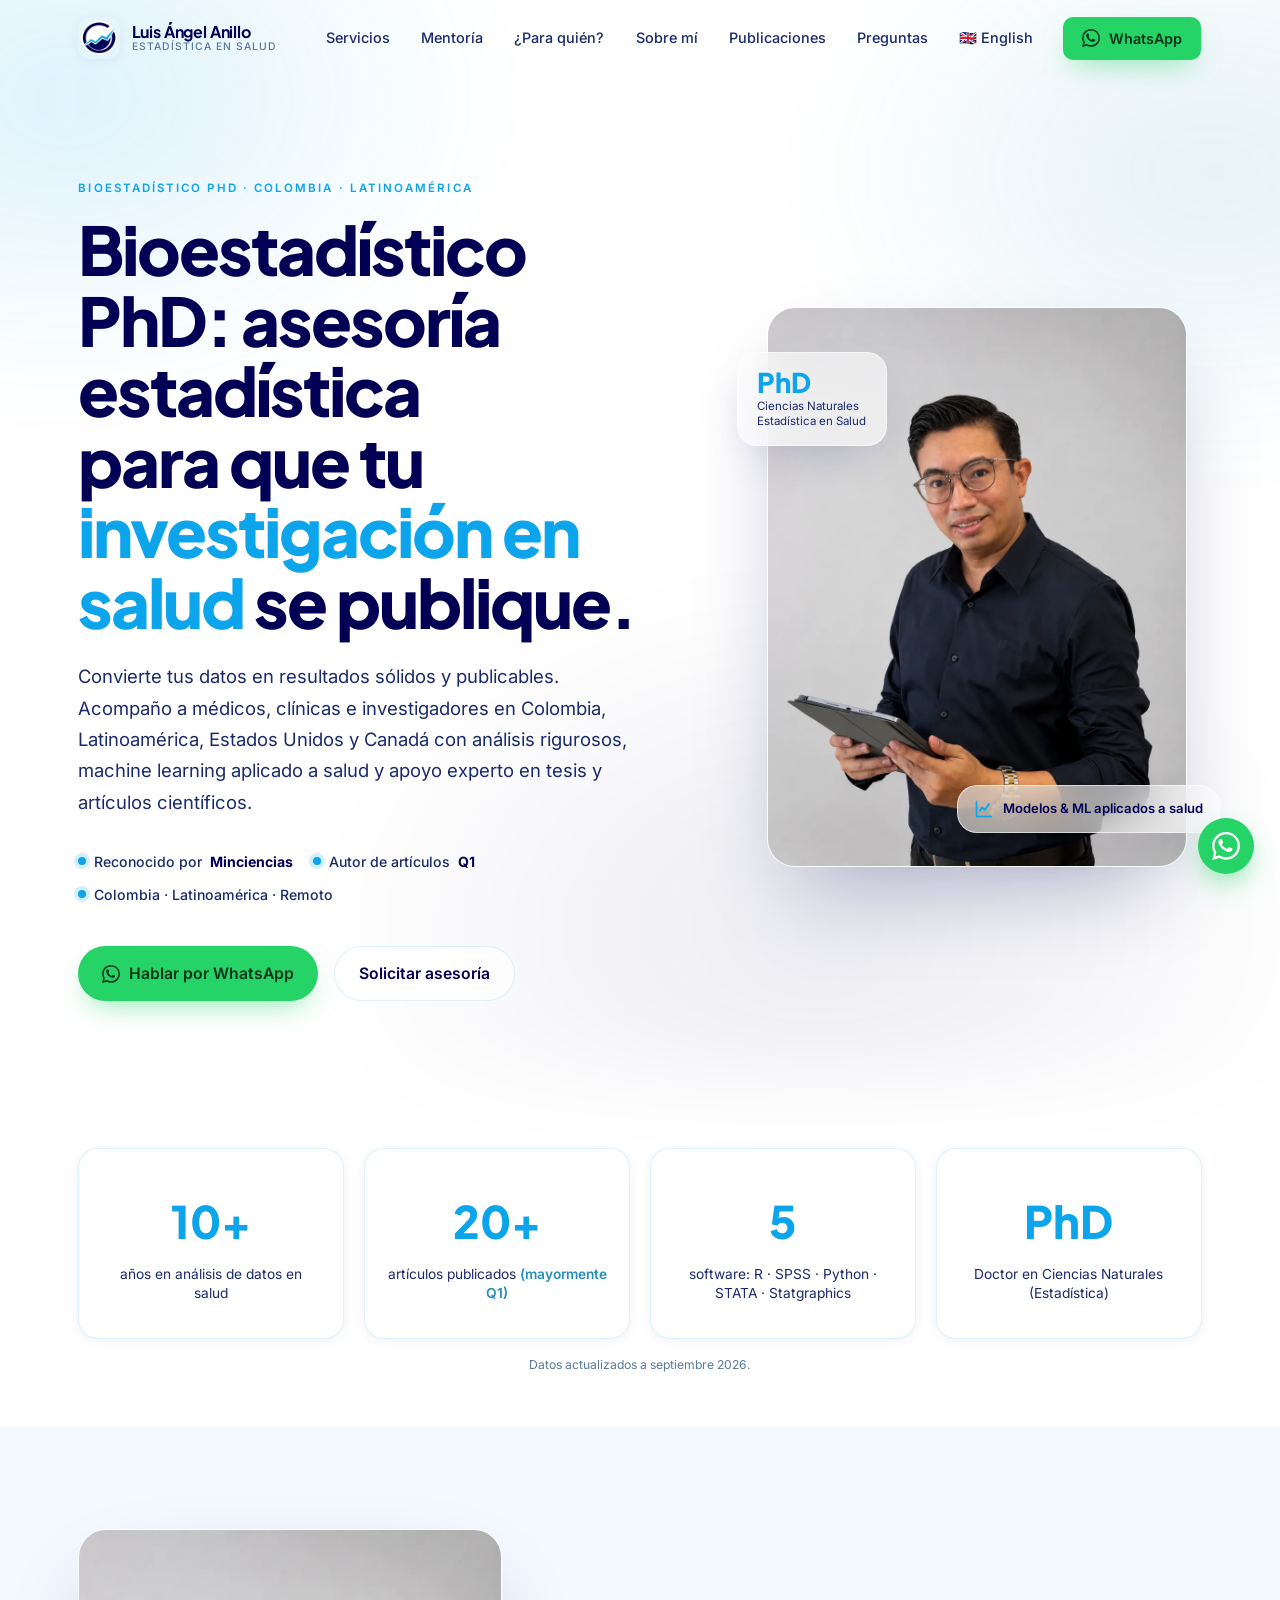
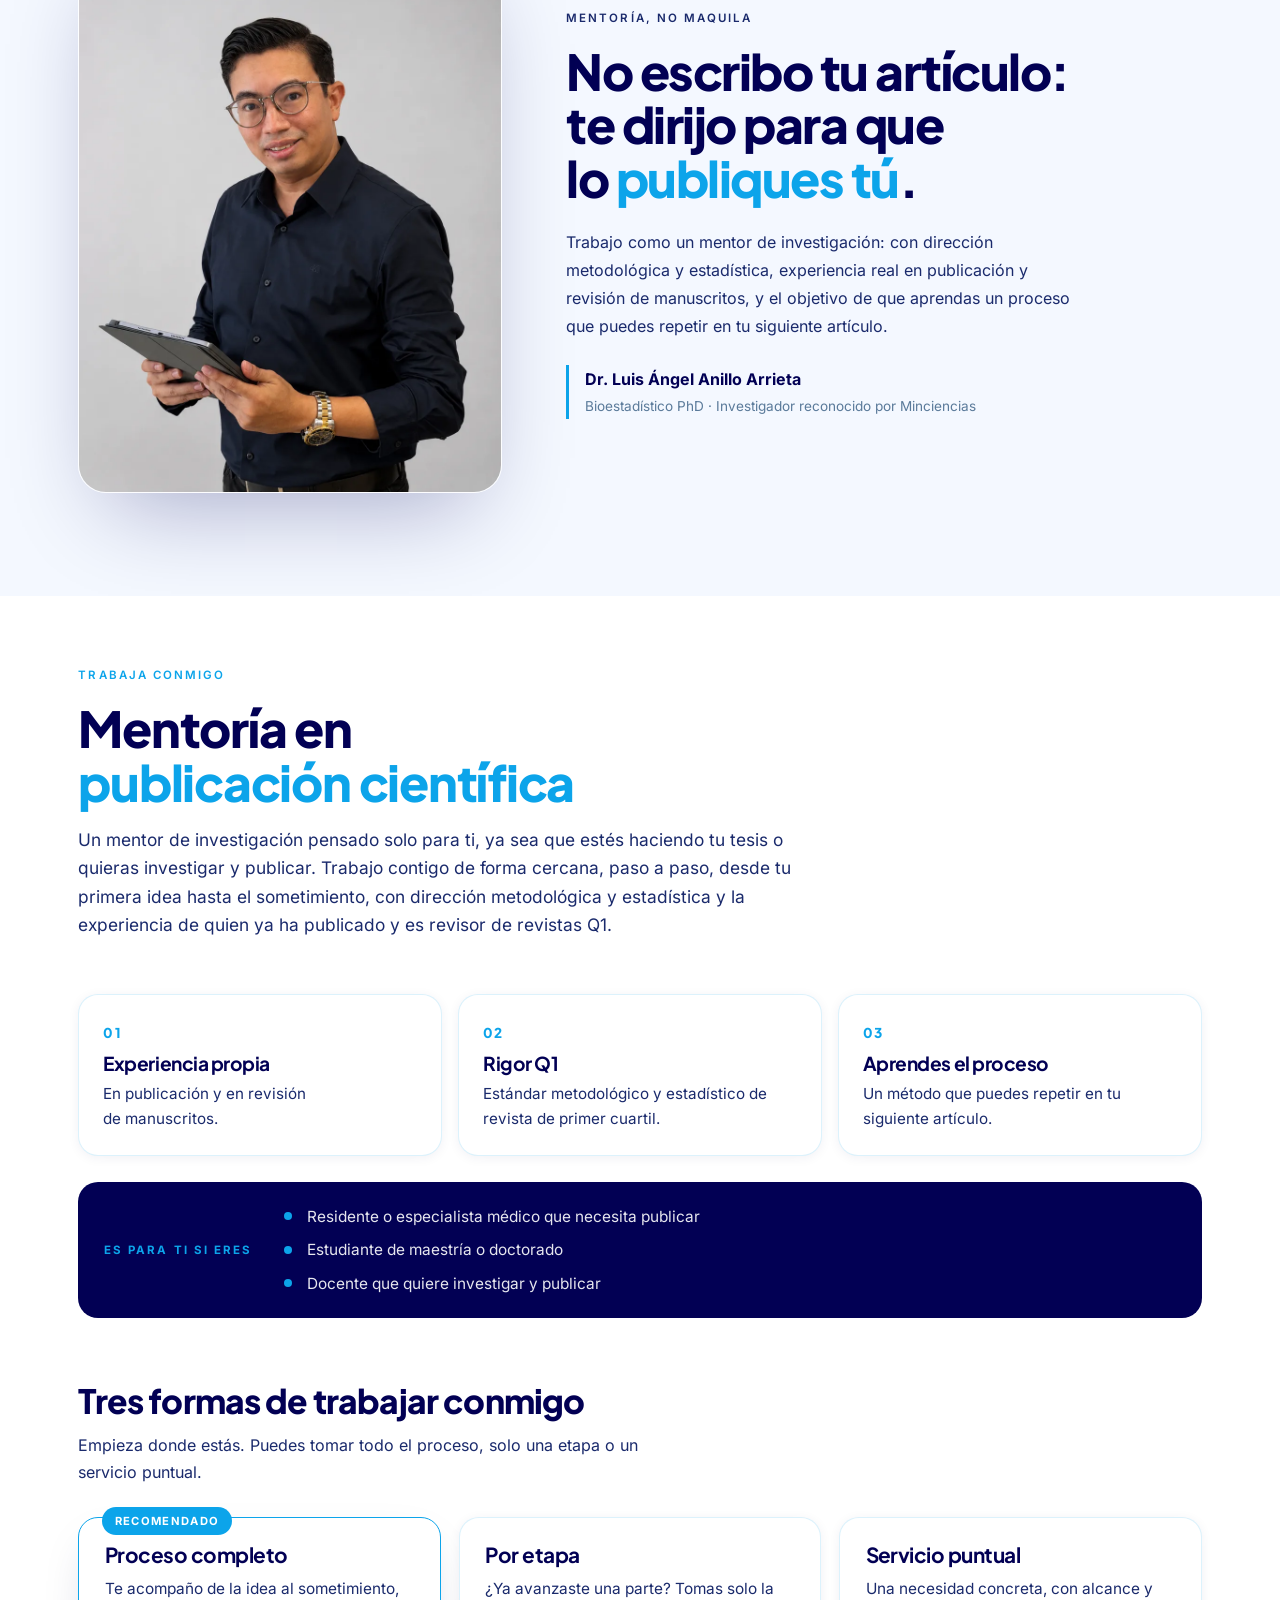
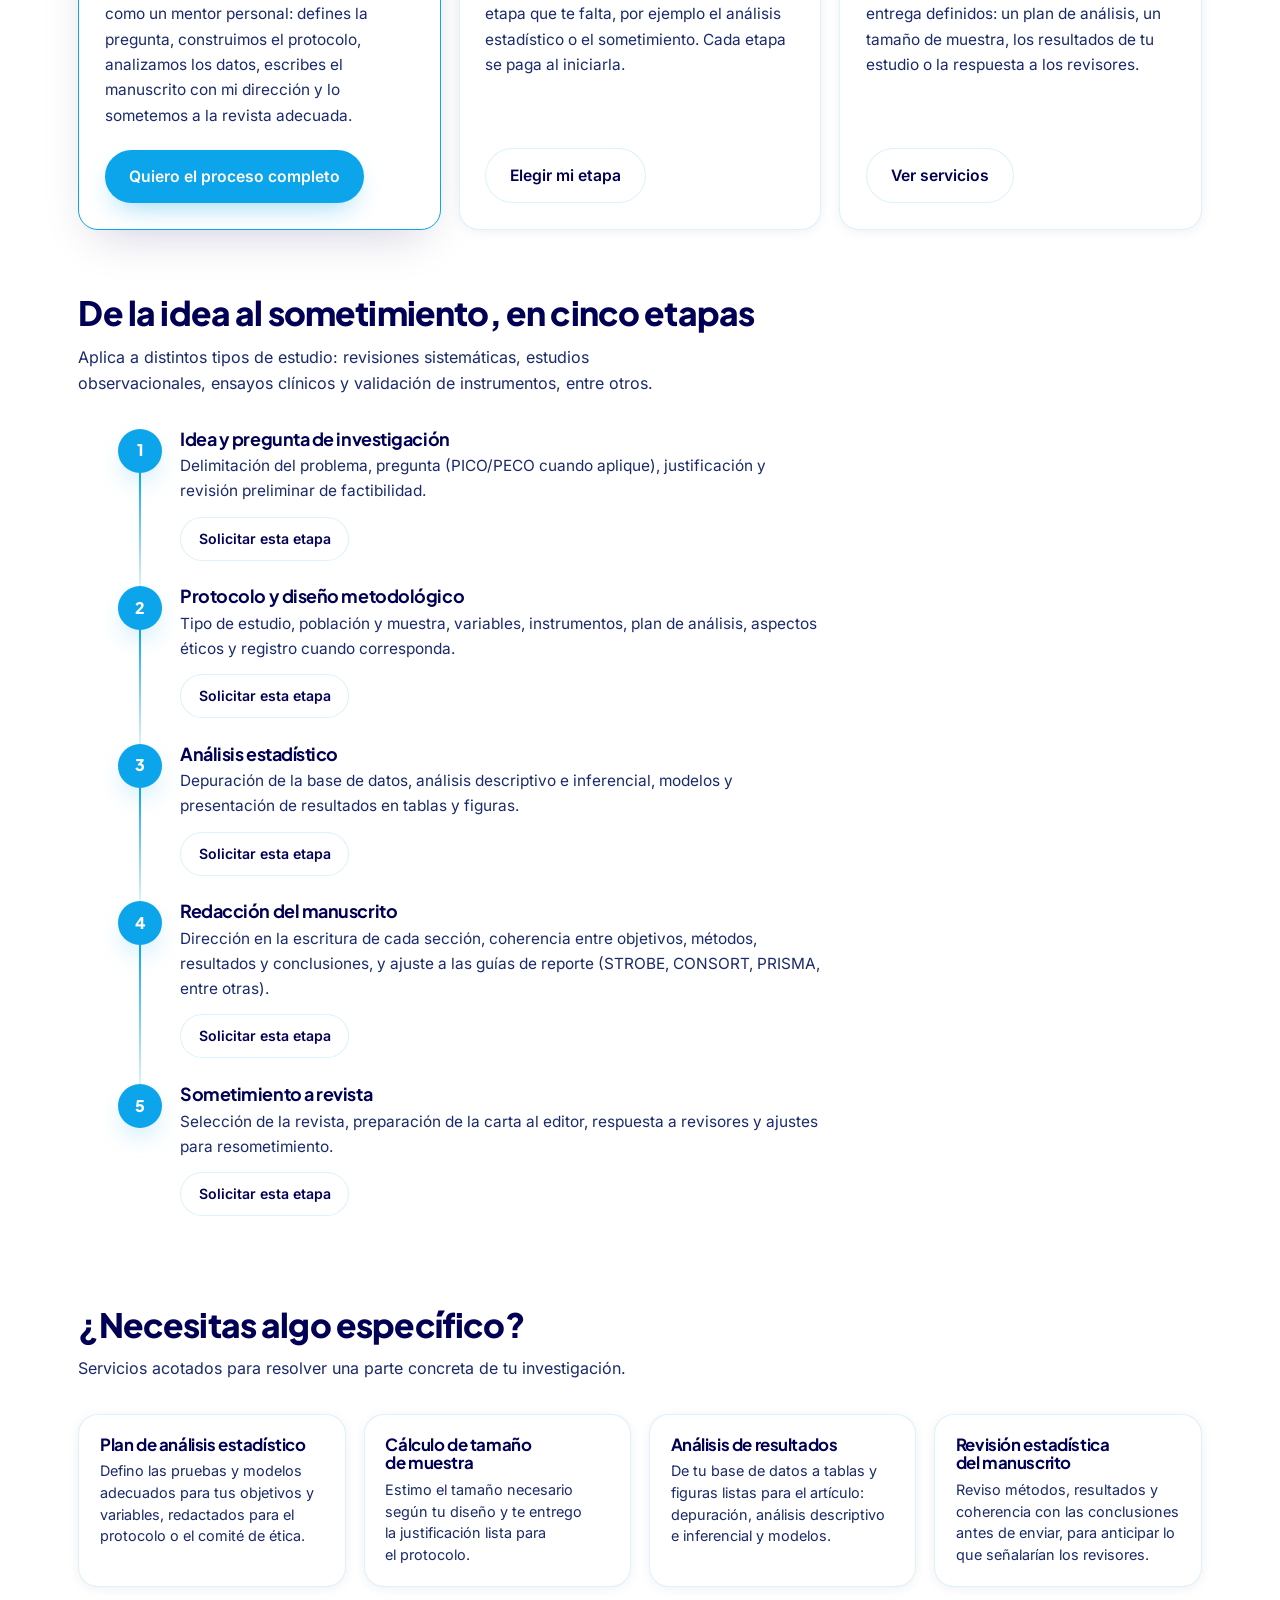
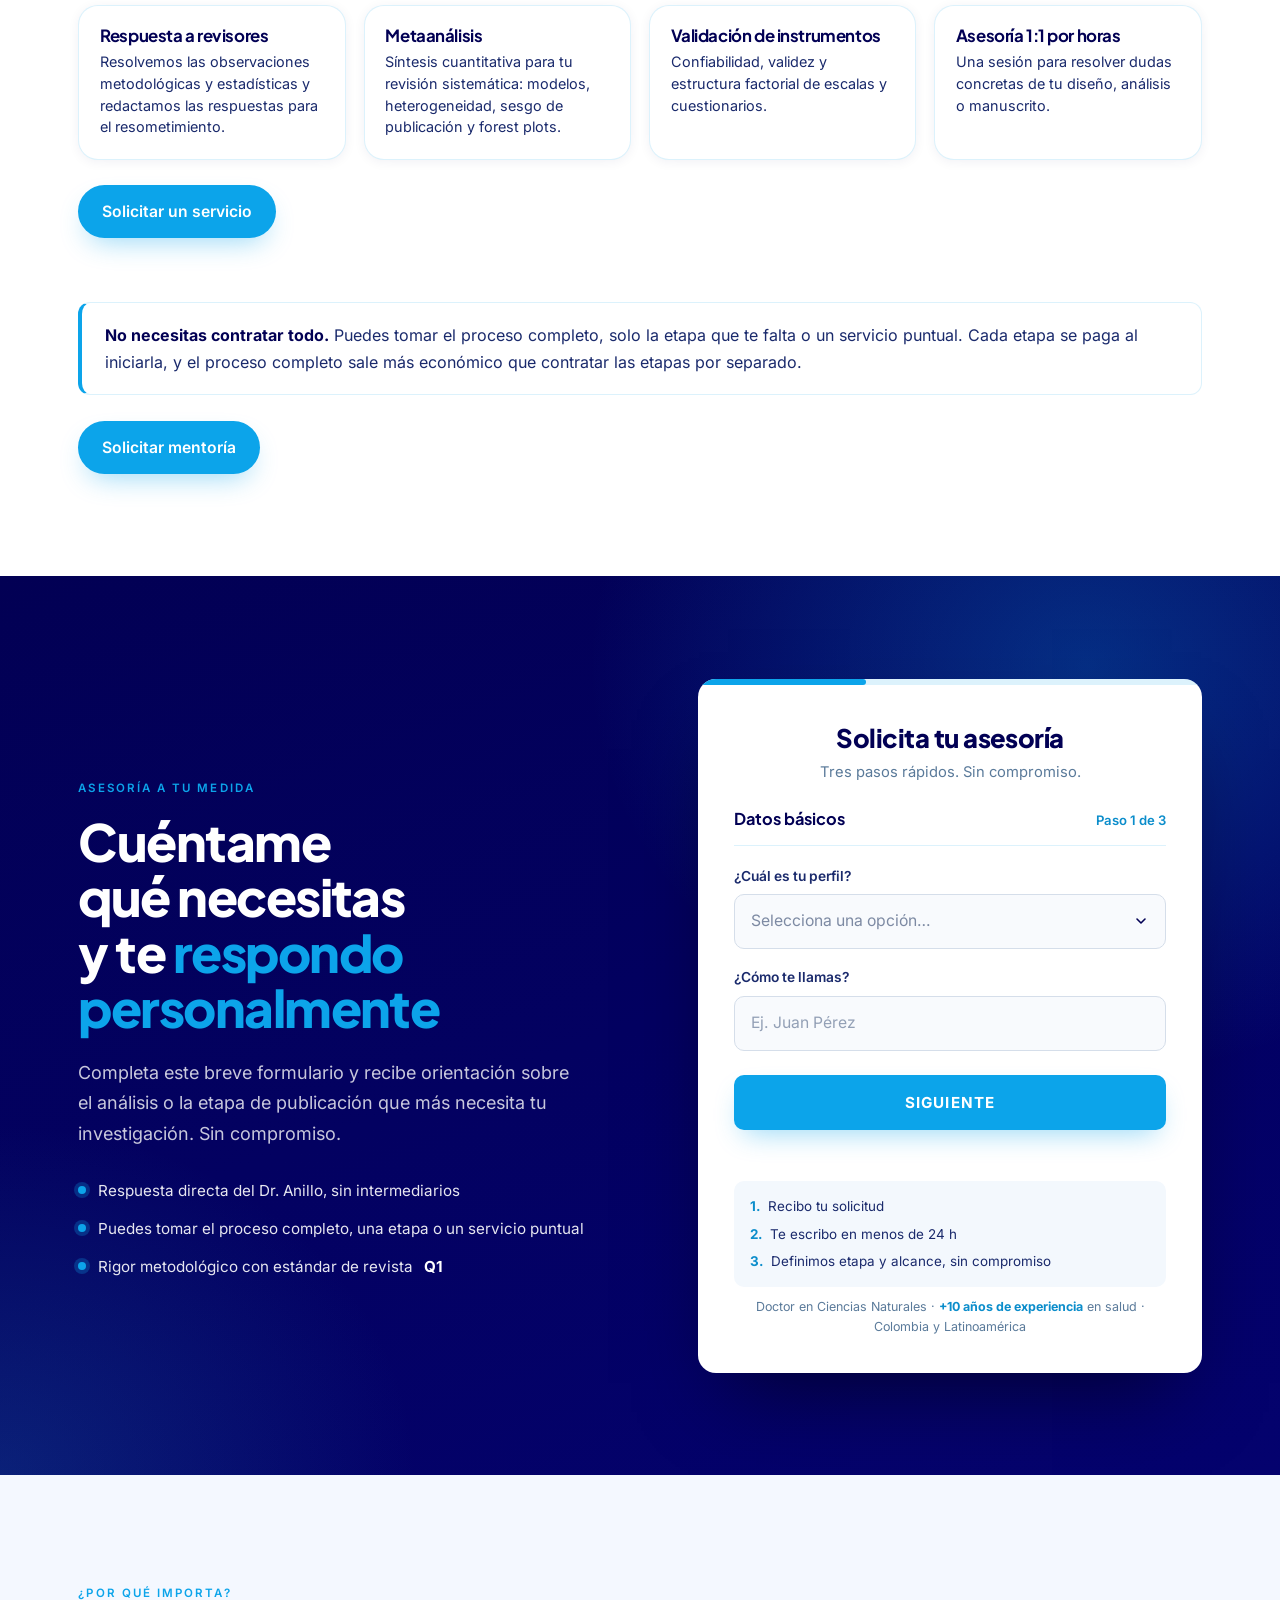
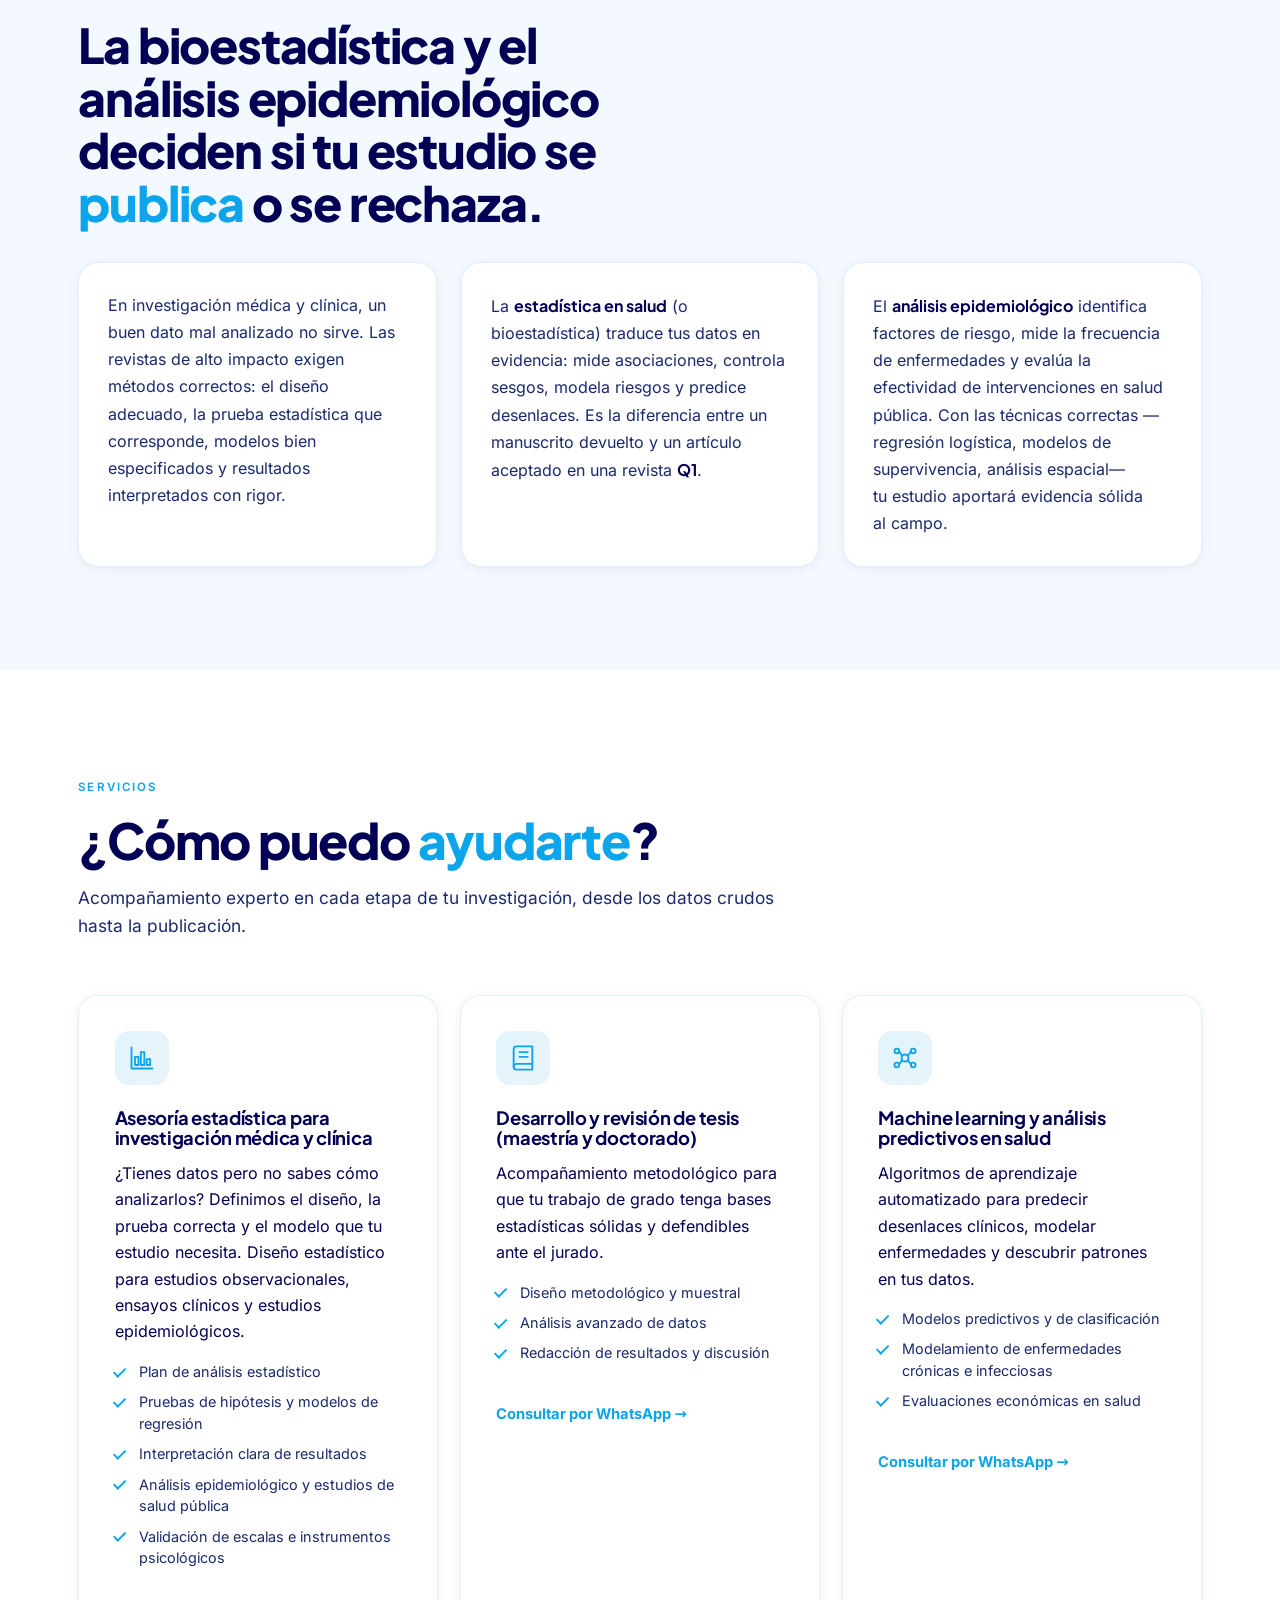
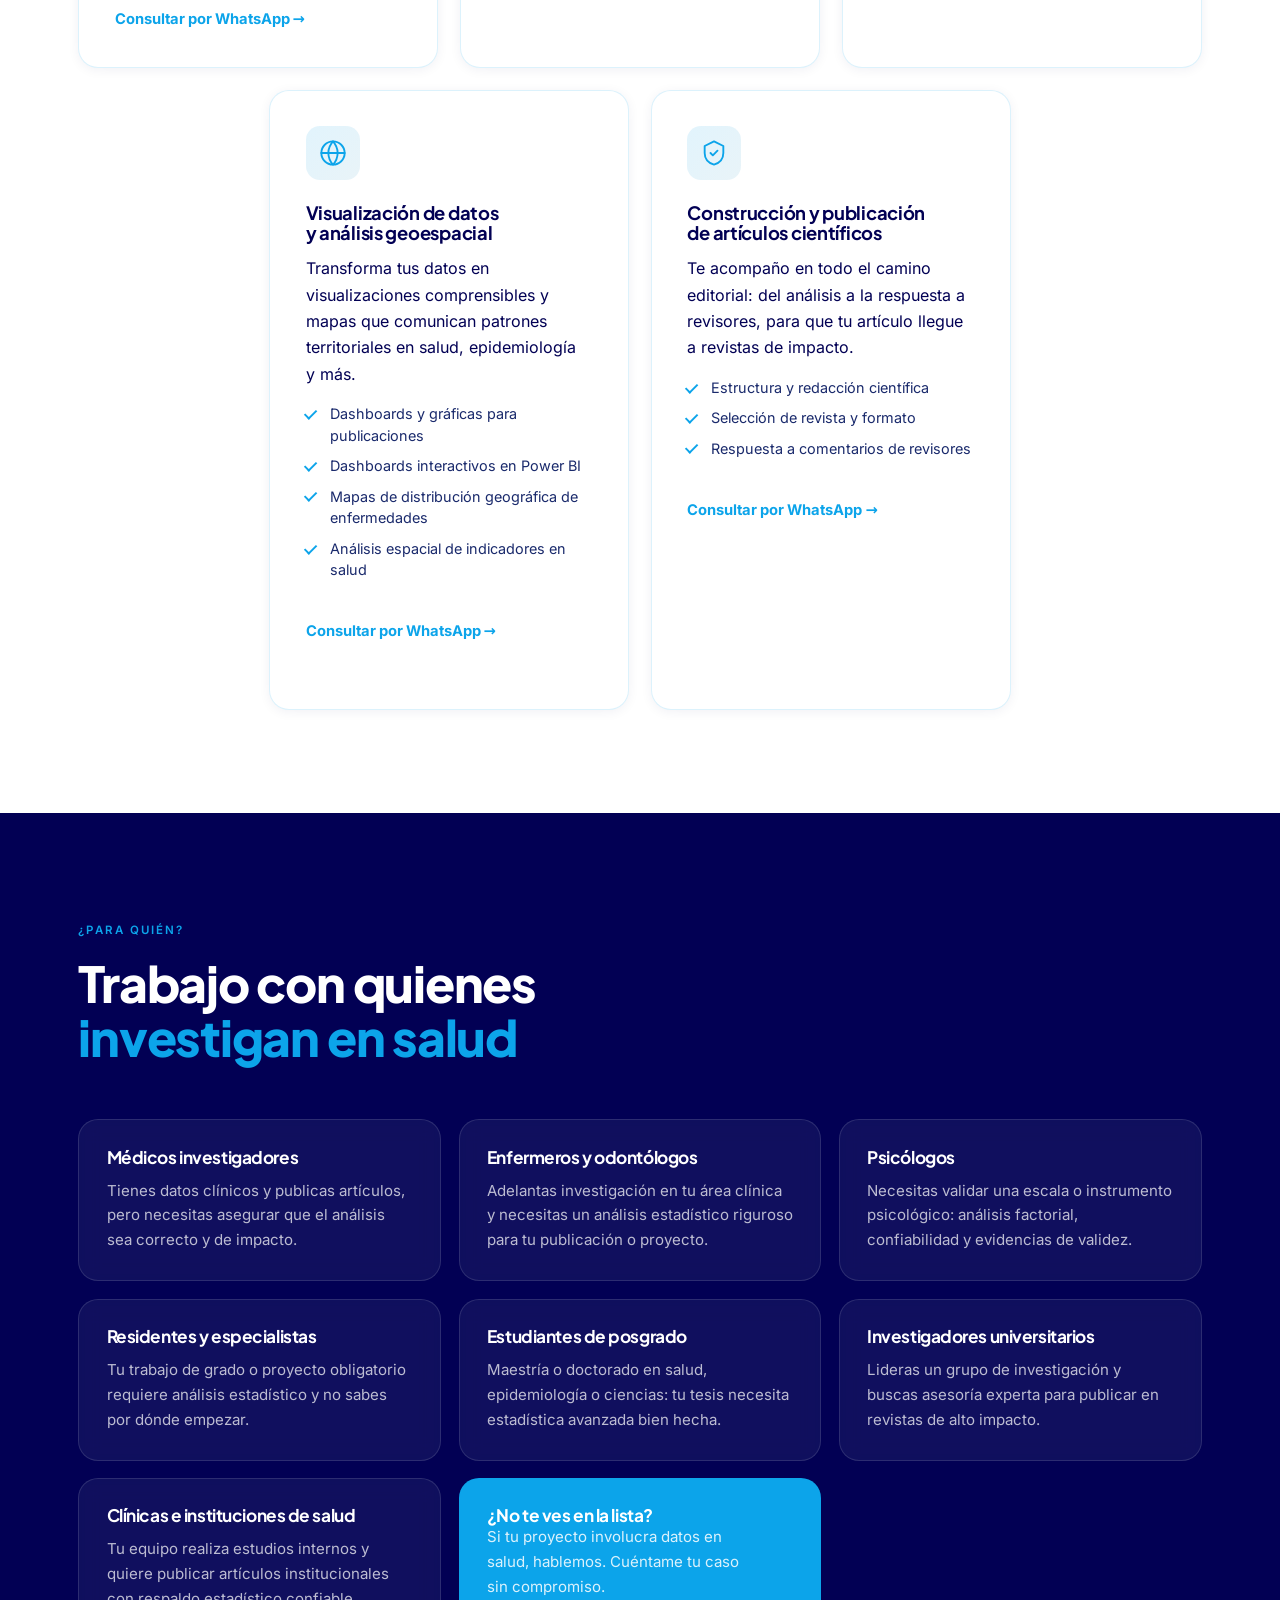
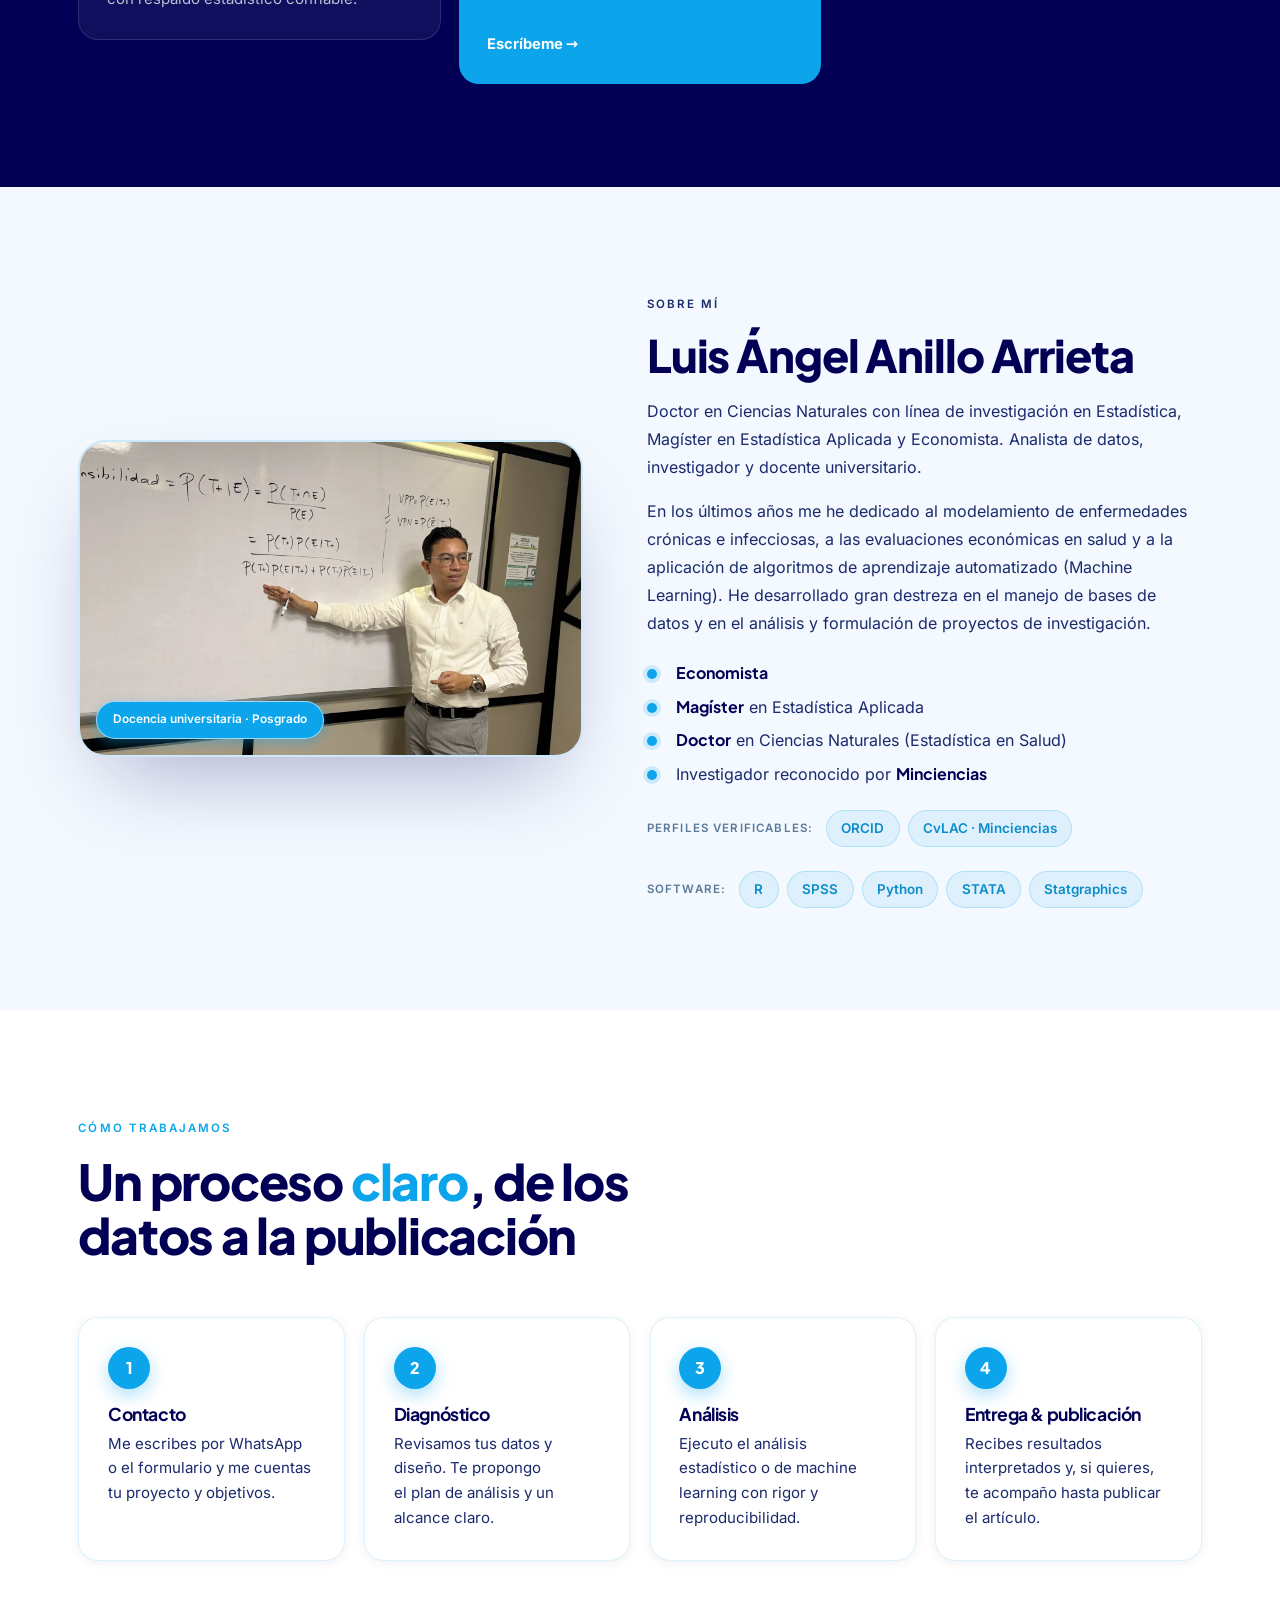
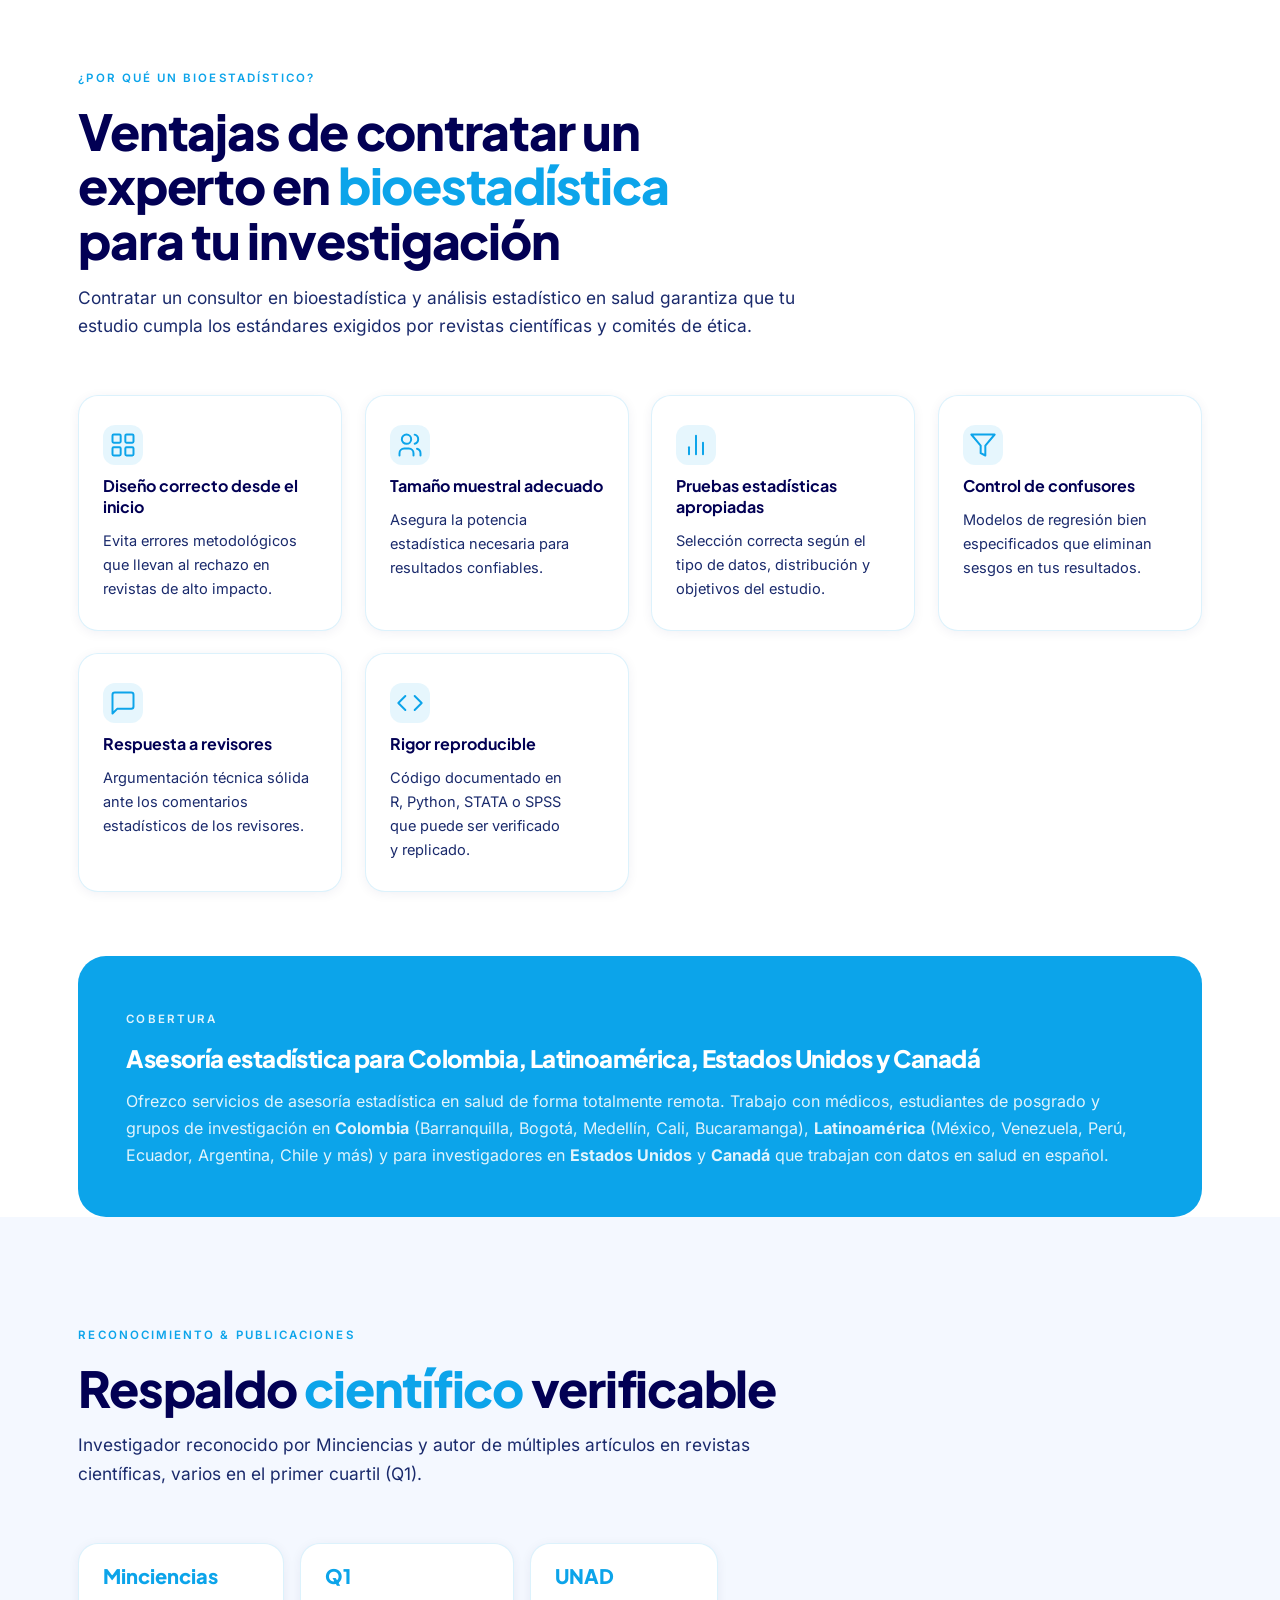
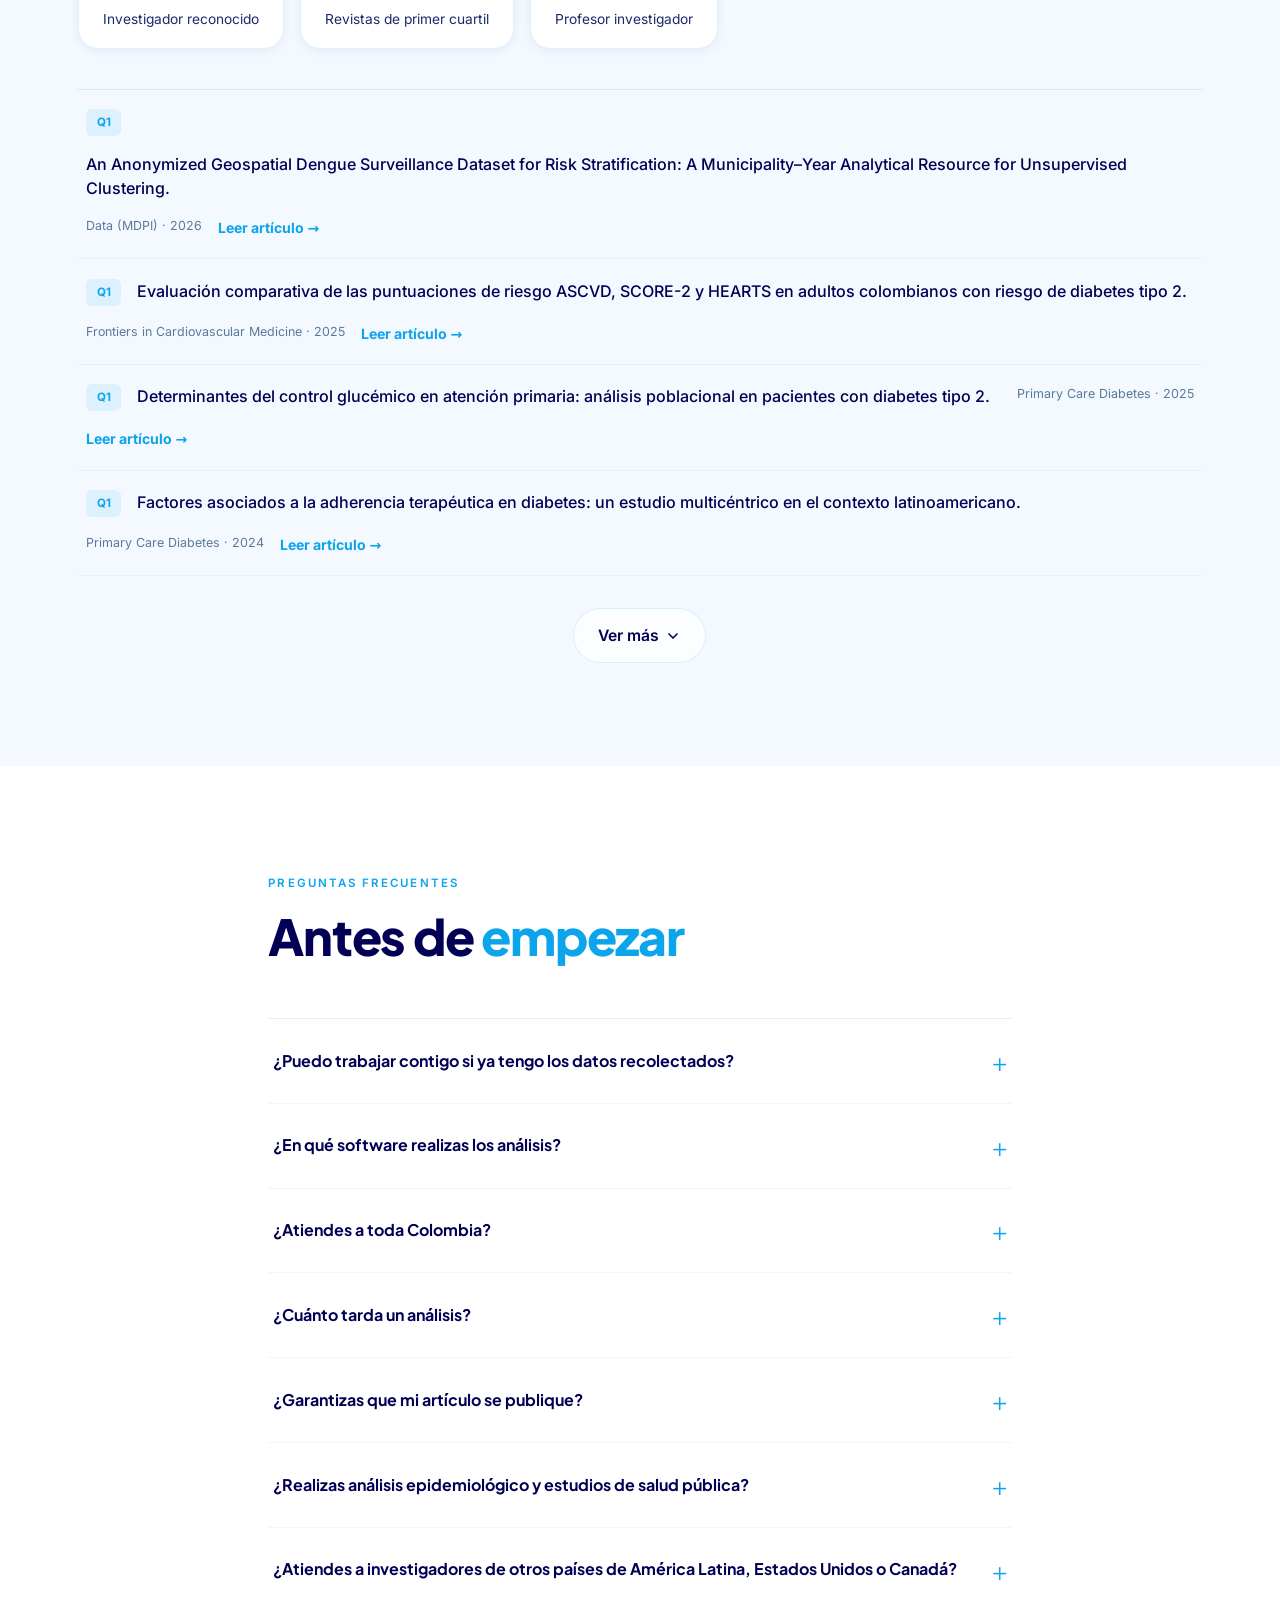
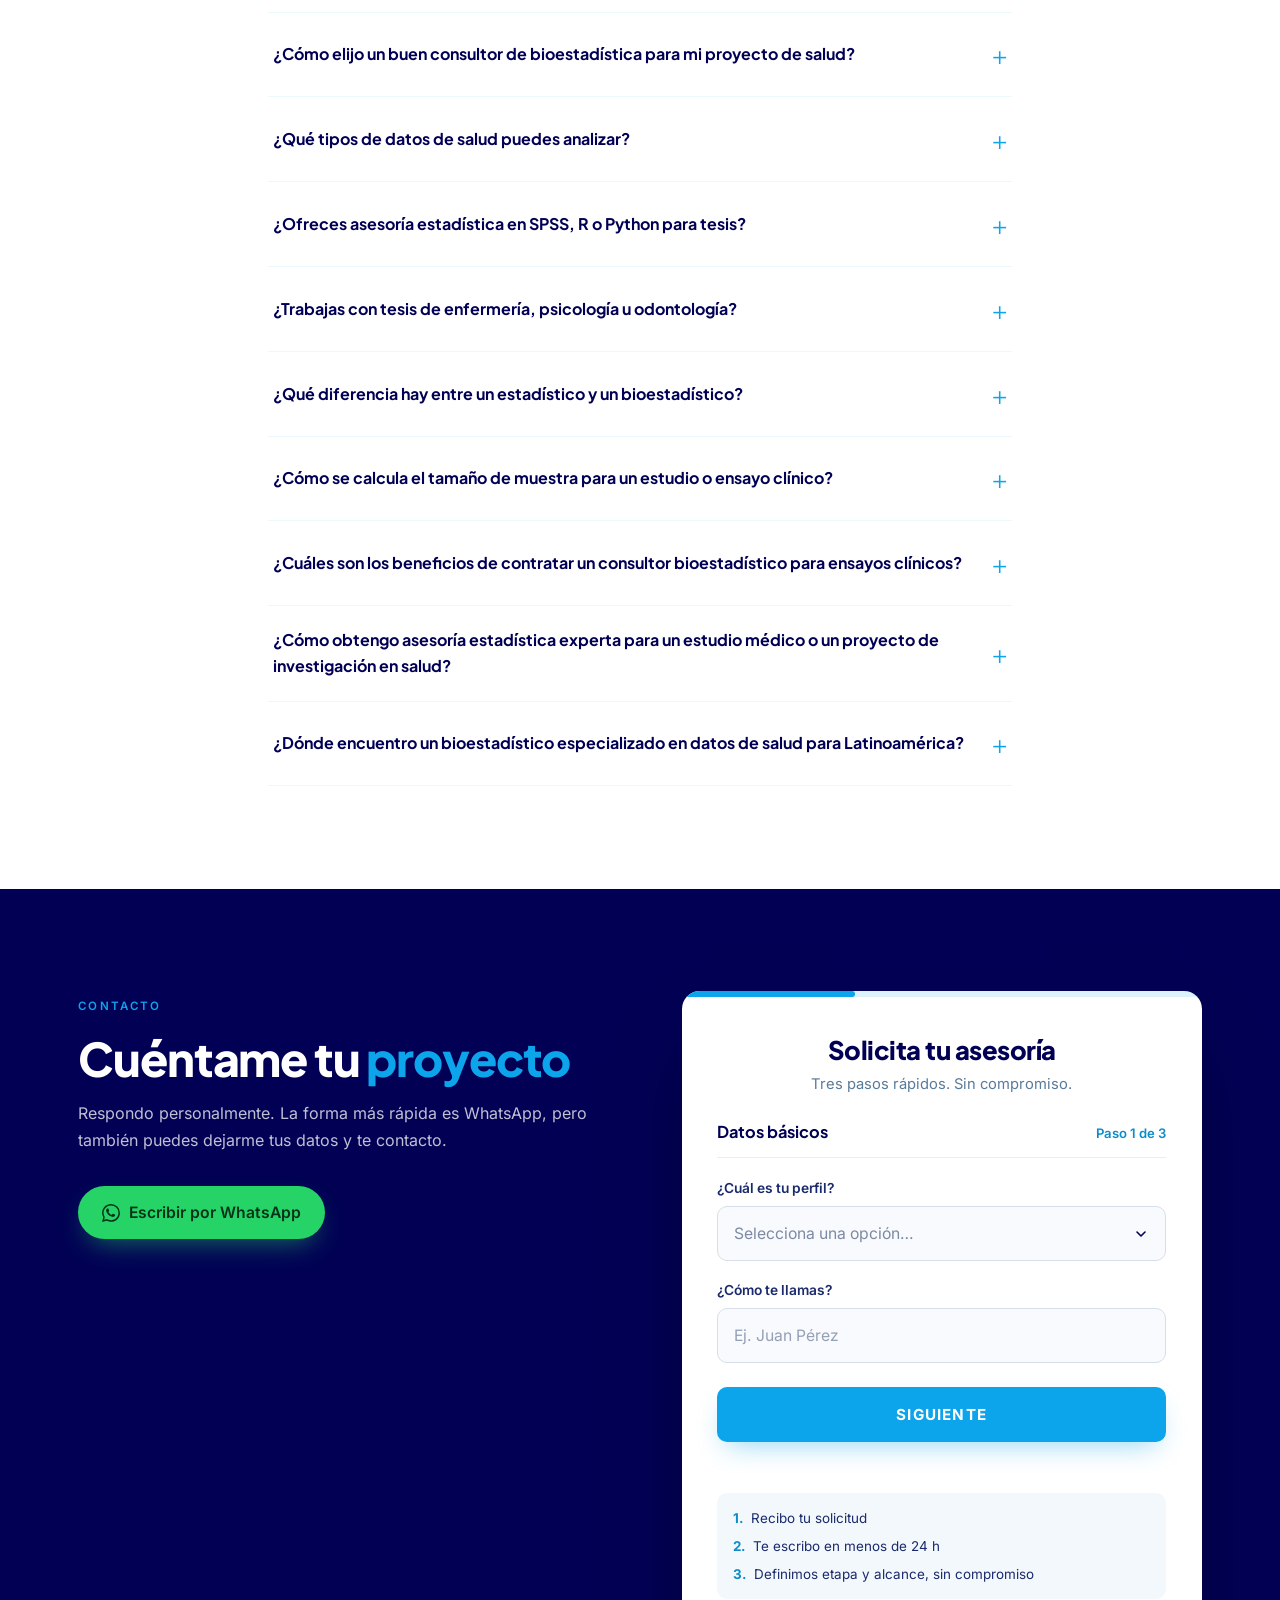
==== commit e6a68520: "copy: reemplazar "director de tesis" por mentor de investigación (ES/EN/llms.txt) Co-Authored-By: Cl" ====
--- a/index.html
+++ b/index.html
@@ -994,7 +994,7 @@
             No escribo tu artículo: te dirijo para que lo <em>publiques tú</em>.
           </blockquote>
           <p class="reveal">
-            Trabajo como lo haría un director de tesis: con dirección metodológica y estadística,
+            Trabajo como un mentor de investigación: con dirección metodológica y estadística,
             experiencia real en publicación y revisión de manuscritos, y el objetivo de que aprendas
             un proceso que puedes repetir en tu siguiente artículo.
           </p>
@@ -1010,7 +1010,7 @@
           <p class="kicker">Trabaja conmigo</p>
           <h2 id="mentoria-title">Mentoría en <em>publicación científica</em></h2>
           <p class="section-lead">
-            Un director de tesis pensado solo para ti. Trabajo contigo de forma cercana, paso a paso, desde tu
+            Un mentor de investigación pensado solo para ti, ya sea que estés haciendo tu tesis o quieras investigar y publicar. Trabajo contigo de forma cercana, paso a paso, desde tu
             primera idea hasta el sometimiento, con dirección metodológica y estadística y la experiencia de quien
             ya ha publicado y es revisor de revistas Q1.
           </p>
@@ -1050,7 +1050,7 @@
             <article class="choose-card is-rec reveal">
               <span class="choose-badge">Recomendado</span>
               <h4>Proceso completo</h4>
-              <p>Te acompaño de la idea al sometimiento, como un director de tesis: defines la pregunta, construimos el protocolo, analizamos los datos, escribes el manuscrito con mi dirección y lo sometemos a la revista adecuada.</p>
+              <p>Te acompaño de la idea al sometimiento, como un mentor personal: defines la pregunta, construimos el protocolo, analizamos los datos, escribes el manuscrito con mi dirección y lo sometemos a la revista adecuada.</p>
               <a class="btn btn-primary" href="#cotiza" data-pick-need="full">Quiero el proceso completo</a>
             </article>
             <article class="choose-card reveal">
